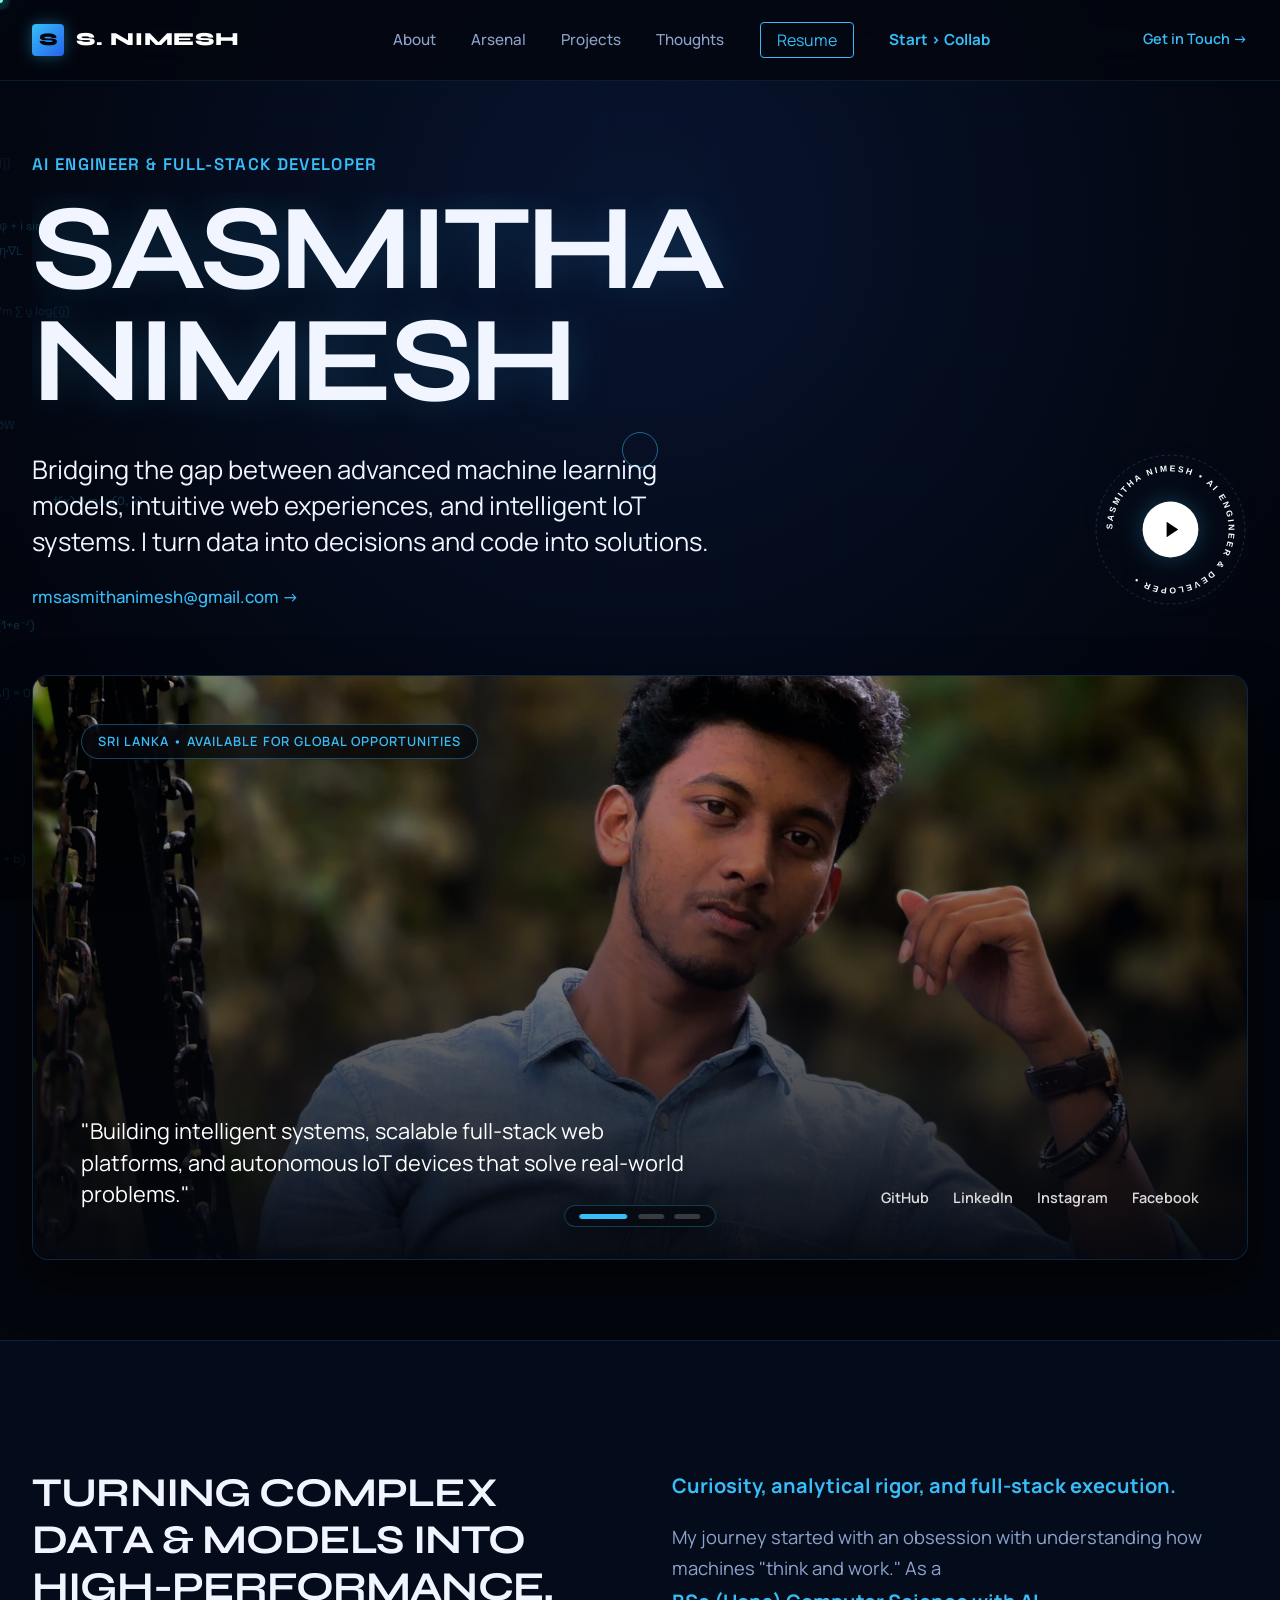
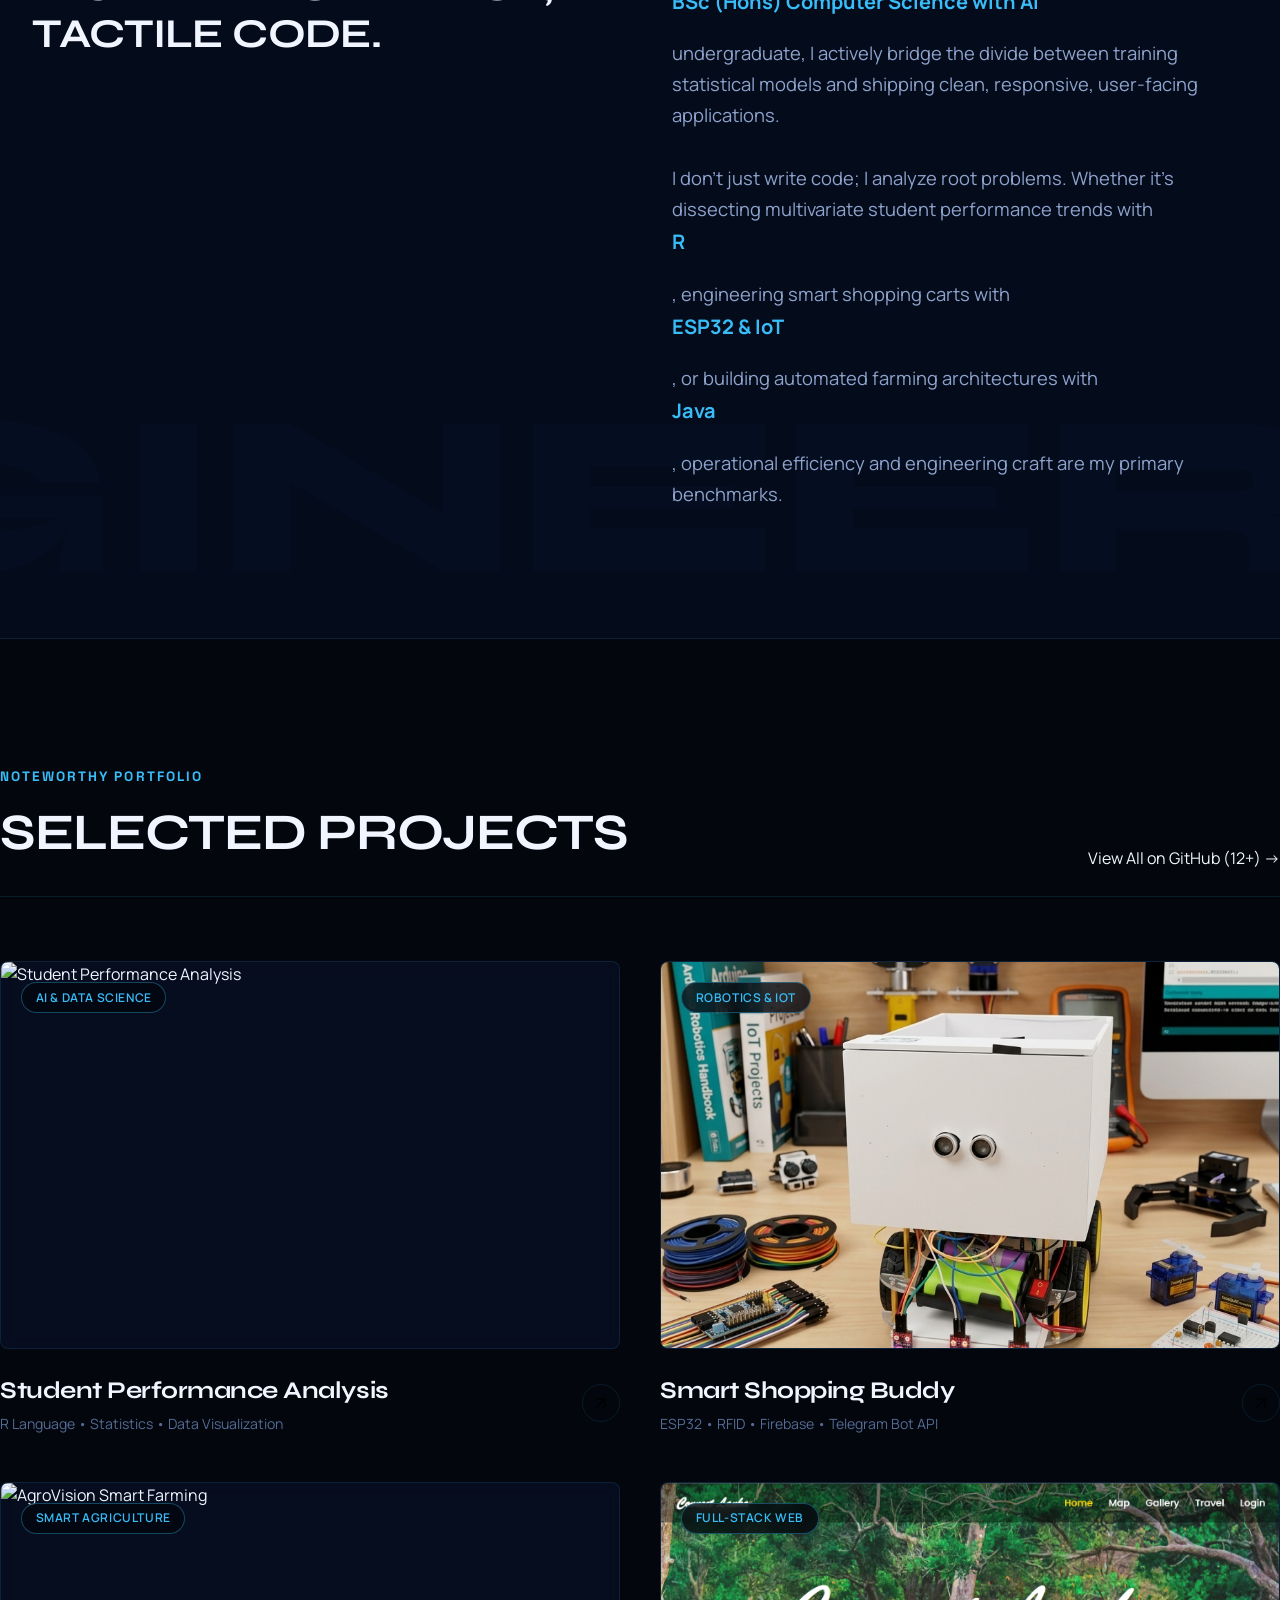
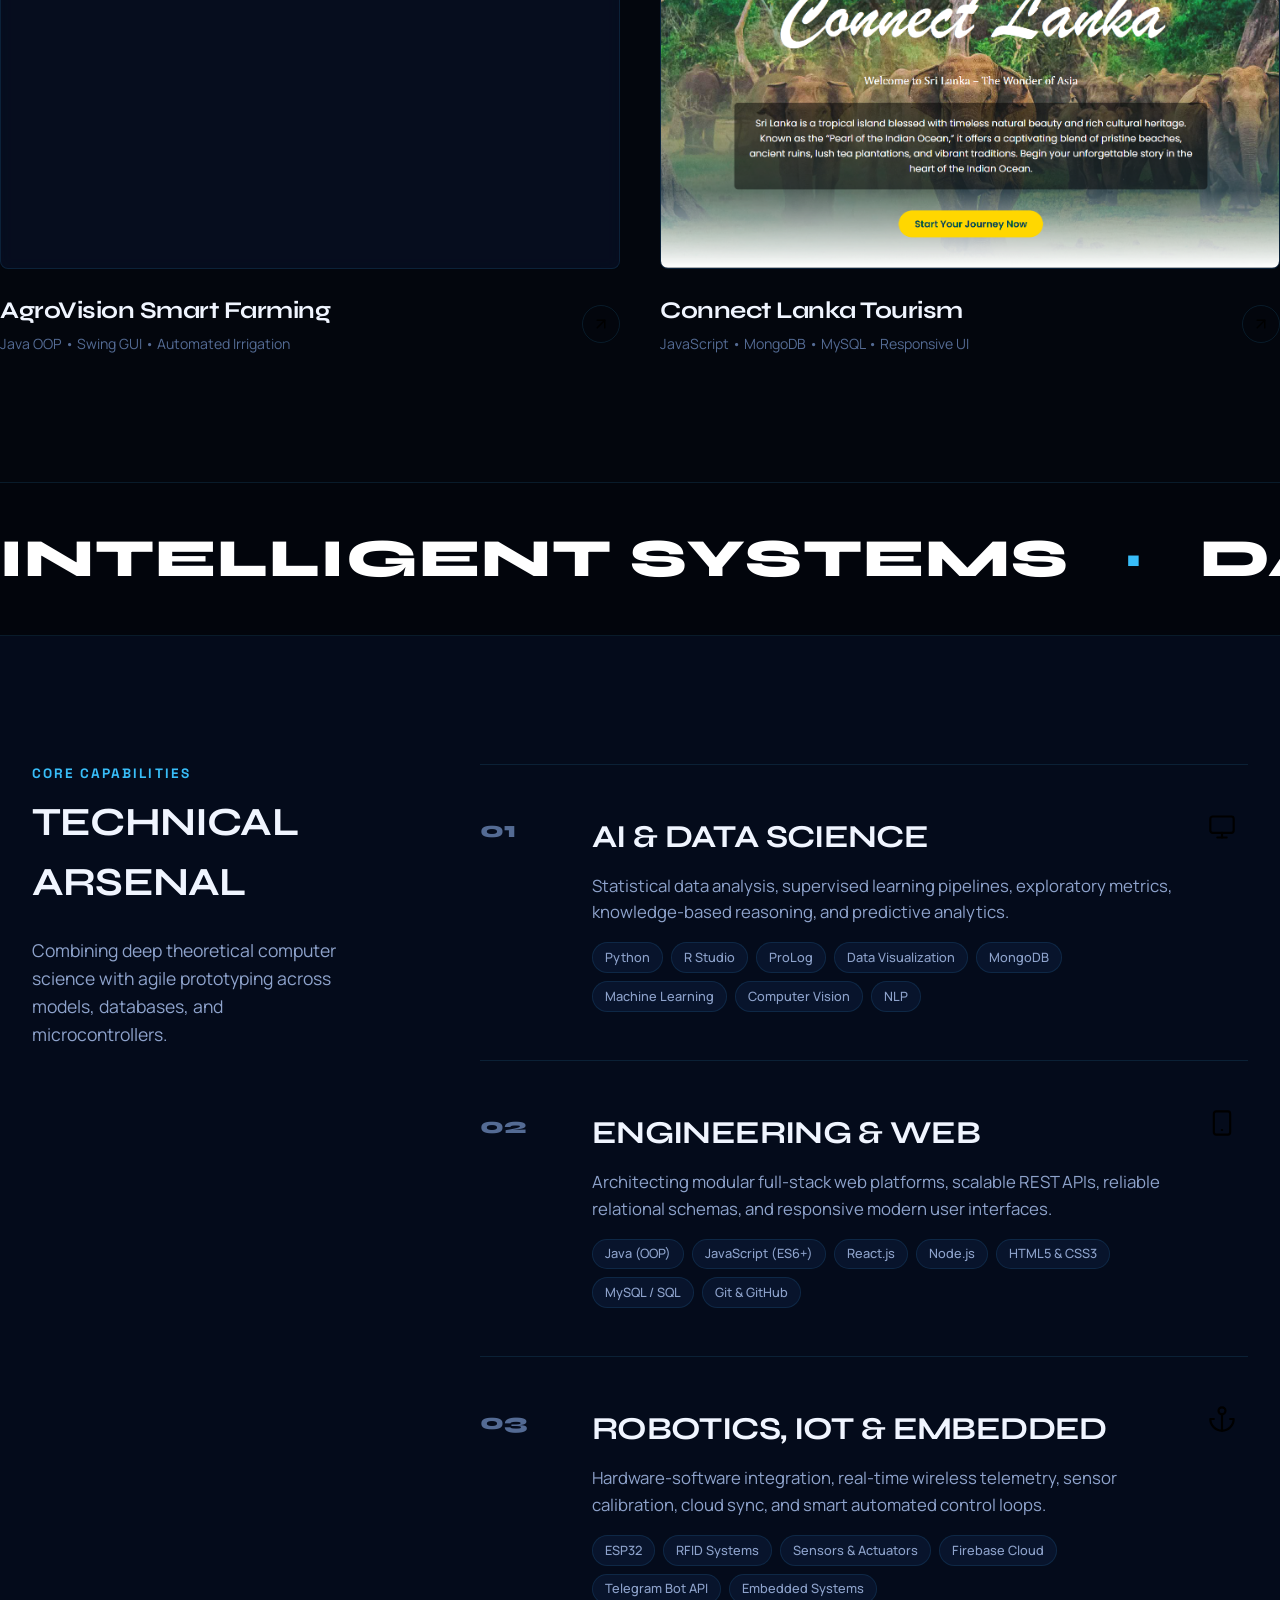
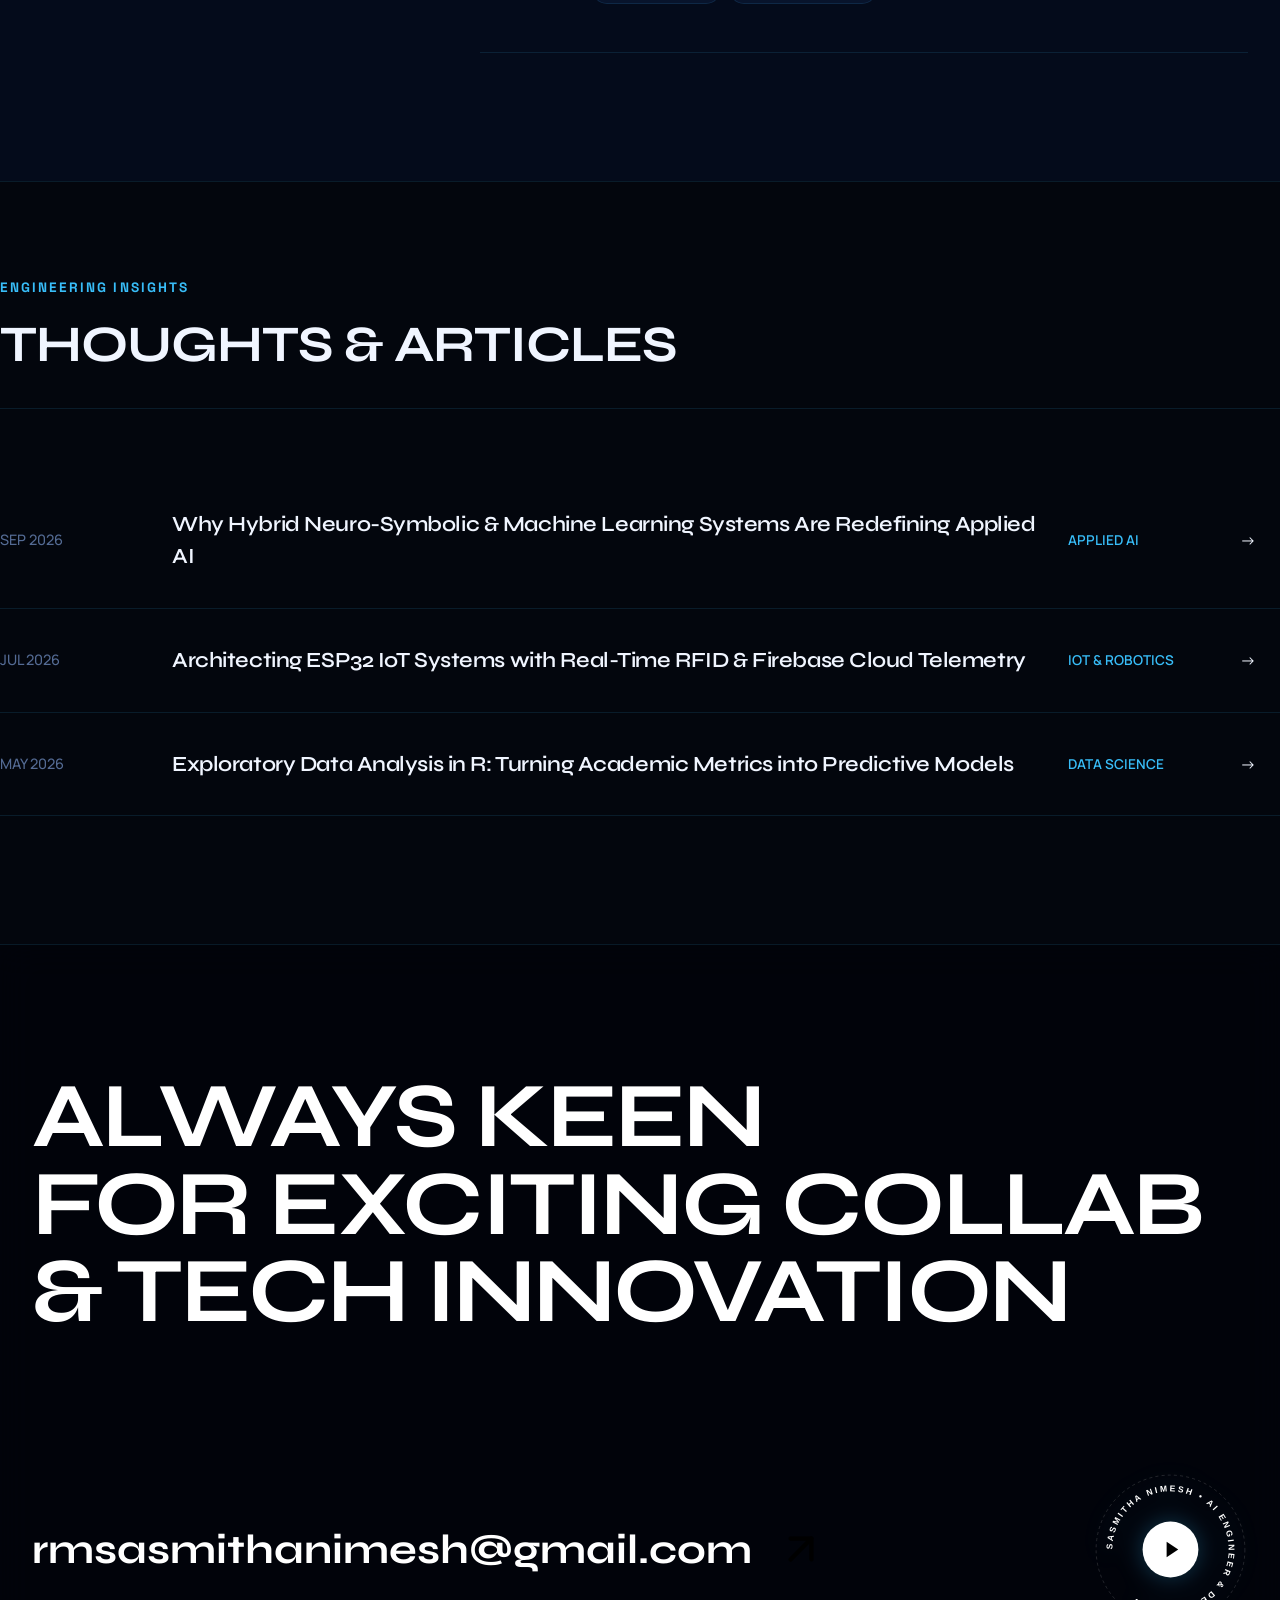
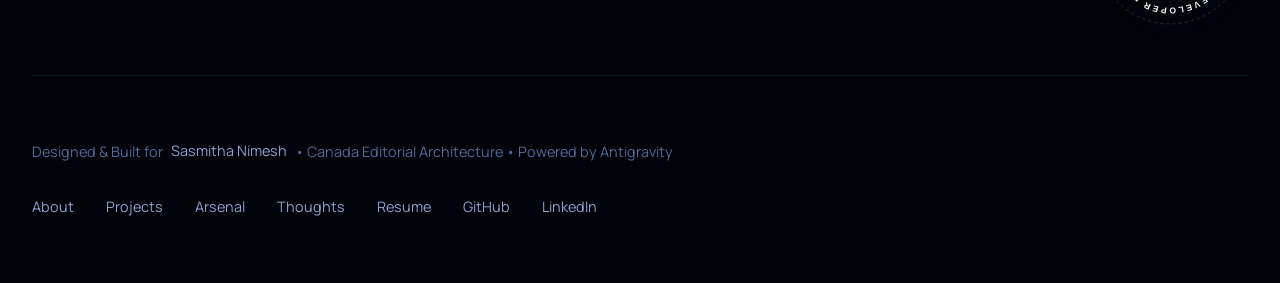
==== index.html @ 6c5b0b30 "Added video" ====
<!DOCTYPE html>
<html lang="en">

<head>
  <meta charset="UTF-8" />
  <meta name="viewport" content="width=device-width, initial-scale=1.0" />
  <title>Sasmitha Nimesh | AI Engineer &amp; Full-Stack Developer</title>
  <meta name="description"
    content="Portfolio of Sasmitha Nimesh — BSc (Hons) Computer Science with AI undergraduate specializing in AI systems, full-stack web applications, and autonomous IoT devices." />

  <!-- Favicon -->
  <link rel="icon" type="image/svg+xml" href="assets/anchor-icon.svg" />

  <!-- Stylesheets -->
  <link rel="stylesheet" href="css/style.css" />
</head>

<body>

  <!-- ANN & Mathematical Theories Dynamic Canvas Background -->
  <canvas id="ann-math-canvas"></canvas>

  <!-- Custom Cursor Follower -->
  <div class="custom-cursor"></div>
  <div class="custom-cursor-dot"></div>

  <!-- Top Sticky Navigation -->
  <header class="site-header">
    <div class="container nav-inner">
      <a href="#" class="brand-logo" aria-label="Home">
        <div class="brand-symbol">S</div>
        <span class="brand-name">S. NIMESH</span>
      </a>

      <nav>
        <ul class="nav-links">
          <li><a href="#about" class="nav-link link-draw">About</a></li>
          <li><a href="#skills" class="nav-link link-draw">Arsenal</a></li>
          <li><a href="#projects" class="nav-link link-draw">Projects</a></li>
          <li><a href="#thoughts" class="nav-link link-draw">Thoughts</a></li>
          <li><a href="assets/resume.pdf" target="_blank" class="nav-resume-btn">Resume</a></li>
          <li><a href="#contact" class="nav-link link-draw" style="color: var(--accent); font-weight: 700;">Start &gt;
              Collab</a></li>
        </ul>
      </nav>

      <div class="nav-actions">
        <a href="#contact" class="nav-contact-btn link-draw">
          Get in Touch &rarr;
        </a>

        <button class="mobile-menu-btn" aria-label="Toggle Navigation">
          <img src="assets/menu-icon.svg" alt="Menu" width="24" height="24" />
        </button>
      </div>
    </div>
  </header>

  <!-- Hero Section -->
  <main>
    <section class="hero-section container" id="about">
      <div class="hero-top">
        <div class="hero-subtag">AI Engineer &amp; Full-Stack Developer</div>
        <div class="perspective-wrap animate-init">
          <h1 class="hero-giant-title perspective-text">SASMITHA NIMESH</h1>
        </div>

        <div class="hero-meta-grid">
          <div class="hero-lead-col">
            <p class="hero-lead-text">
              Bridging the gap between advanced machine learning models, intuitive web experiences, and intelligent IoT
              systems. I turn data into decisions and code into solutions.
            </p>
            <a href="mailto:rmsasmithanimesh@gmail.com" class="hero-email-link link-draw">
              rmsasmithanimesh@gmail.com &rarr;
            </a>
          </div>

          <div class="hero-badge-wrap">
            <button class="rotating-reel-btn" data-open-reel aria-label="Play Featured Project Reel">
              <img src="assets/reel-badge.svg" alt="Play Featured Reel Badge" class="badge-svg" />
            </button>
          </div>
        </div>
      </div>

      <!-- Hero Visual Showcase Slideshow -->
      <div class="hero-media-container" id="hero-slideshow" aria-label="Sasmitha Nimesh Visual Showcase Slideshow"
        role="region">
        <div class="hero-slides-track">
          <!-- Slide 1 -->
          <div class="hero-slide active" data-slide-index="0">
            <picture>
              <source srcset="assets/profile1.webp" type="image/webp" />
              <img src="assets/profile1.png" alt="Sasmitha Nimesh — AI Engineer (Photo 1)" class="hero-bg-img"
                loading="eager" />
            </picture>
          </div>
          <!-- Slide 2 -->
          <div class="hero-slide" data-slide-index="1">
            <picture>
              <source srcset="assets/profile2.webp" type="image/webp" />
              <img src="assets/profile2.png" alt="Sasmitha Nimesh — AI Engineer (Photo 2)" class="hero-bg-img"
                loading="lazy" />
            </picture>
          </div>
          <!-- Slide 3 -->
          <div class="hero-slide" data-slide-index="2">
            <picture>
              <source srcset="assets/profile3.webp" type="image/webp" />
              <img src="assets/profile3.png" alt="Sasmitha Nimesh — AI Engineer (Photo 3)" class="hero-bg-img"
                loading="lazy" />
            </picture>
          </div>
        </div>

        <div class="hero-media-overlay">
          <div class="hero-overlay-tag">Sri Lanka • Available for Global Opportunities</div>
          <div class="hero-overlay-bottom">
            <p class="hero-overlay-quote">
              "Building intelligent systems, scalable full-stack web platforms, and autonomous IoT devices that solve
              real-world problems."
            </p>
            <ul class="hero-social-links">
              <li><a href="https://github.com/SasmithaNimesh" target="_blank" rel="noopener noreferrer"
                  class="hero-social-link link-draw">GitHub</a></li>
              <li><a href="https://www.linkedin.com/in/sasmitha-nimesh-rathnayaka/" target="_blank"
                  rel="noopener noreferrer" class="hero-social-link link-draw">LinkedIn</a></li>
              <li><a href="https://www.instagram.com/nimesh_s_n/" target="_blank" rel="noopener noreferrer"
                  class="hero-social-link link-draw">Instagram</a></li>
              <li><a href="https://www.facebook.com/sasmitha.nimesh.9/" target="_blank" rel="noopener noreferrer"
                  class="hero-social-link link-draw">Facebook</a></li>
            </ul>
          </div>
        </div>

        <!-- Slideshow Indicators / Dots -->
        <div class="hero-slide-nav" aria-label="Slideshow Controls">
          <button class="hero-slide-dot active" data-slide-to="0" aria-label="Show Photo 1">
            <span class="dot-progress"></span>
          </button>
          <button class="hero-slide-dot" data-slide-to="1" aria-label="Show Photo 2">
            <span class="dot-progress"></span>
          </button>
          <button class="hero-slide-dot" data-slide-to="2" aria-label="Show Photo 3">
            <span class="dot-progress"></span>
          </button>
        </div>
      </div>
    </section>

    <!-- Editorial Narrative / Manifesto Section -->
    <section class="section-editorial">
      <div class="container editorial-grid">
        <div class="editorial-left">
          <div class="perspective-wrap animate-init">
            <h2 class="editorial-headline perspective-text">
              TURNING COMPLEX DATA &amp; MODELS INTO HIGH-PERFORMANCE, TACTILE CODE.
            </h2>
          </div>
        </div>

        <div class="editorial-right">
          <div class="editorial-body">
            <strong>Curiosity, analytical rigor, and full-stack execution.</strong>
            <p>
              My journey started with an obsession with understanding how machines "think and work." As a <strong>BSc
                (Hons) Computer Science with AI</strong> undergraduate, I actively bridge the divide between training
              statistical models and shipping clean, responsive, user-facing applications.
            </p>
            <br />
            <p>
              I don't just write code; I analyze root problems. Whether it's dissecting multivariate student performance
              trends with <strong>R</strong>, engineering smart shopping carts with <strong>ESP32 &amp; IoT</strong>, or
              building automated farming architectures with <strong>Java</strong>, operational efficiency and
              engineering craft are my primary benchmarks.
            </p>
          </div>
        </div>
      </div>
      <div class="editorial-watermark">ENGINEERING</div>
    </section>

    <!-- Featured Projects Section -->
    <section class="section-work container" id="projects">
      <div class="section-header-row">
        <div>
          <div class="section-subtitle">Noteworthy Portfolio</div>
          <h2 class="section-title">Selected Projects</h2>
        </div>
        <div>
          <a href="https://github.com/SasmithaNimesh" target="_blank" class="link-draw">View All on GitHub (12+)
            &rarr;</a>
        </div>
      </div>

      <div class="projects-grid">
        <!-- Project 1: Student Performance Analysis -->
        <article class="project-card" data-project-id="student-performance" tabindex="0">
          <div class="project-thumb-wrap">
            <span class="project-tag">AI &amp; Data Science</span>
            <img src="https://images.unsplash.com/photo-1551288049-bebda4e38f71?auto=format&fit=crop&w=1200&q=80"
              alt="Student Performance Analysis" class="project-thumb" loading="lazy" />
          </div>
          <div class="project-card-footer">
            <div>
              <h3 class="project-card-title">Student Performance Analysis</h3>
              <p style="color: var(--text-dim); font-size: 0.88rem; margin-top: 0.25rem;">R Language &bull; Statistics
                &bull; Data Visualization</p>
            </div>
            <div class="project-arrow-icon">
              <img src="assets/arrow-up-right.svg" alt="View" width="18" height="18" />
            </div>
          </div>
        </article>

        <!-- Project 2: Smart Shopping Buddy -->
        <article class="project-card" data-project-id="smart-shopping-cart" tabindex="0">
          <div class="project-thumb-wrap">
            <span class="project-tag">Robotics &amp; IoT</span>
            <img src="assets/Robot.jpeg" alt="Smart Shopping Buddy" class="project-thumb" loading="lazy" />
          </div>
          <div class="project-card-footer">
            <div>
              <h3 class="project-card-title">Smart Shopping Buddy</h3>
              <p style="color: var(--text-dim); font-size: 0.88rem; margin-top: 0.25rem;">ESP32 &bull; RFID &bull;
                Firebase &bull; Telegram Bot API</p>
            </div>
            <div class="project-arrow-icon">
              <img src="assets/arrow-up-right.svg" alt="View" width="18" height="18" />
            </div>
          </div>
        </article>

        <!-- Project 3: AgroVision Farm Management -->
        <article class="project-card" data-project-id="agrovision" tabindex="0">
          <div class="project-thumb-wrap">
            <span class="project-tag">Smart Agriculture</span>
            <img src="https://images.unsplash.com/photo-1625246333195-78d9c38ad449?auto=format&fit=crop&w=1200&q=80"
              alt="AgroVision Smart Farming" class="project-thumb" loading="lazy" />
          </div>
          <div class="project-card-footer">
            <div>
              <h3 class="project-card-title">AgroVision Smart Farming</h3>
              <p style="color: var(--text-dim); font-size: 0.88rem; margin-top: 0.25rem;">Java OOP &bull; Swing GUI
                &bull; Automated Irrigation</p>
            </div>
            <div class="project-arrow-icon">
              <img src="assets/arrow-up-right.svg" alt="View" width="18" height="18" />
            </div>
          </div>
        </article>

        <!-- Project 4: Connect Lanka Tourism -->
        <article class="project-card" data-project-id="connect-lanka" tabindex="0">
          <div class="project-thumb-wrap">
            <span class="project-tag">Full-Stack Web</span>
            <img src="assets/ConnectLanka.png" alt="Connect Lanka Tourism Platform" class="project-thumb"
              loading="lazy" />
          </div>
          <div class="project-card-footer">
            <div>
              <h3 class="project-card-title">Connect Lanka Tourism</h3>
              <p style="color: var(--text-dim); font-size: 0.88rem; margin-top: 0.25rem;">JavaScript &bull; MongoDB
                &bull; MySQL &bull; Responsive UI</p>
            </div>
            <div class="project-arrow-icon">
              <img src="assets/arrow-up-right.svg" alt="View" width="18" height="18" />
            </div>
          </div>
        </article>
      </div>
    </section>

    <!-- Infinite Kinetic Marquee -->
    <section class="section-marquee" aria-label="Infinite Marquee">
      <div class="marquee-track">
        <div class="marquee-group">
          <span class="marquee-item">INTELLIGENT SYSTEMS</span>
          <span class="marquee-item">DATA-DRIVEN DECISIONS</span>
          <span class="marquee-item">FULL-STACK ARCHITECTURE</span>
          <span class="marquee-item">ROBOTICS &amp; IOT</span>
          <span class="marquee-item">MACHINE LEARNING</span>
        </div>
        <div class="marquee-group" aria-hidden="true">
          <span class="marquee-item">INTELLIGENT SYSTEMS</span>
          <span class="marquee-item">DATA-DRIVEN DECISIONS</span>
          <span class="marquee-item">FULL-STACK ARCHITECTURE</span>
          <span class="marquee-item">ROBOTICS &amp; IOT</span>
          <span class="marquee-item">MACHINE LEARNING</span>
        </div>
      </div>
    </section>

    <!-- Capabilities & Technical Arsenal Section -->
    <section class="section-services" id="skills">
      <div class="container services-grid">
        <aside class="services-sidebar">
          <div class="section-subtitle">Core Capabilities</div>
          <h3>Technical Arsenal</h3>
          <p>
            Combining deep theoretical computer science with agile prototyping across models, databases, and
            microcontrollers.
          </p>
        </aside>

        <div class="services-list">
          <!-- 01: AI & Data Science -->
          <div class="service-item">
            <div class="service-num">01</div>
            <div class="service-info">
              <h4>AI &amp; Data Science</h4>
              <p>
                Statistical data analysis, supervised learning pipelines, exploratory metrics, knowledge-based
                reasoning, and predictive analytics.
              </p>
              <div class="skill-chips">
                <span class="skill-chip">Python</span>
                <span class="skill-chip">R Studio</span>
                <span class="skill-chip">ProLog</span>
                <span class="skill-chip">Data Visualization</span>
                <span class="skill-chip">MongoDB</span>
                <span class="skill-chip">Machine Learning</span>
                <span class="skill-chip">Computer Vision</span>
                <span class="skill-chip">NLP</span>
              </div>
            </div>
            <img src="assets/monitor-icon.svg" alt="AI & Data Science" width="28" height="28" />
          </div>

          <!-- 02: Engineering & Web -->
          <div class="service-item">
            <div class="service-num">02</div>
            <div class="service-info">
              <h4>Engineering &amp; Web</h4>
              <p>
                Architecting modular full-stack web platforms, scalable REST APIs, reliable relational schemas, and
                responsive modern user interfaces.
              </p>
              <div class="skill-chips">
                <span class="skill-chip">Java (OOP)</span>
                <span class="skill-chip">JavaScript (ES6+)</span>
                <span class="skill-chip">React.js</span>
                <span class="skill-chip">Node.js</span>
                <span class="skill-chip">HTML5 &amp; CSS3</span>
                <span class="skill-chip">MySQL / SQL</span>
                <span class="skill-chip">Git &amp; GitHub</span>
              </div>
            </div>
            <img src="assets/smartphone-icon.svg" alt="Engineering & Web" width="28" height="28" />
          </div>

          <!-- 03: Robotics & IoT -->
          <div class="service-item">
            <div class="service-num">03</div>
            <div class="service-info">
              <h4>Robotics, IoT &amp; Embedded</h4>
              <p>
                Hardware-software integration, real-time wireless telemetry, sensor calibration, cloud sync, and smart
                automated control loops.
              </p>
              <div class="skill-chips">
                <span class="skill-chip">ESP32</span>
                <span class="skill-chip">RFID Systems</span>
                <span class="skill-chip">Sensors &amp; Actuators</span>
                <span class="skill-chip">Firebase Cloud</span>
                <span class="skill-chip">Telegram Bot API</span>
                <span class="skill-chip">Embedded Systems</span>
              </div>
            </div>
            <img src="assets/anchor-icon.svg" alt="Robotics & IoT" width="28" height="28" />
          </div>
        </div>
      </div>
    </section>

    <!-- Thoughts / Articles Section -->
    <section class="section-thoughts container" id="thoughts">
      <div class="section-header-row">
        <div>
          <div class="section-subtitle">Engineering Insights</div>
          <h2 class="section-title">Thoughts &amp; Articles</h2>
        </div>
      </div>

      <div class="thoughts-list">
        <article class="thought-row" data-link="https://www.linkedin.com/in/sasmitha-nimesh-rathnayaka/">
          <div class="thought-date">SEP 2026</div>
          <h3 class="thought-title">Why Hybrid Neuro-Symbolic &amp; Machine Learning Systems Are Redefining Applied AI
          </h3>
          <div class="thought-tag">Applied AI</div>
          <div class="thought-arrow">&rarr;</div>
        </article>

        <article class="thought-row"
          data-link="https://www.linkedin.com/posts/sasmitha-nimesh-rathnayaka_robotics-iot-esp32-ugcPost-7452297234404253696-VsCR">
          <div class="thought-date">JUL 2026</div>
          <h3 class="thought-title">Architecting ESP32 IoT Systems with Real-Time RFID &amp; Firebase Cloud Telemetry
          </h3>
          <div class="thought-tag">IoT &amp; Robotics</div>
          <div class="thought-arrow">&rarr;</div>
        </article>

        <article class="thought-row"
          data-link="https://www.linkedin.com/posts/sasmitha-nimesh-rathnayaka_dataanalysis-rprogramming-statistics-activity-7428807290536984576-rElv">
          <div class="thought-date">MAY 2026</div>
          <h3 class="thought-title">Exploratory Data Analysis in R: Turning Academic Metrics into Predictive Models</h3>
          <div class="thought-tag">Data Science</div>
          <div class="thought-arrow">&rarr;</div>
        </article>
      </div>
    </section>
  </main>

  <!-- Big Editorial Footer / Contact CTA -->
  <footer class="site-footer" id="contact">
    <div class="container">
      <div class="footer-cta-wrap">
        <div class="perspective-wrap animate-init">
          <h2 class="footer-cta-title perspective-text">
            ALWAYS KEEN<br />
            FOR EXCITING COLLAB<br />
            &amp; TECH INNOVATION
          </h2>
        </div>
      </div>

      <div class="footer-email-row">
        <a href="mailto:rmsasmithanimesh@gmail.com" class="footer-email-btn">
          <span>rmsasmithanimesh@gmail.com</span>
          <img src="assets/arrow-up-right.svg" alt="Send email" class="footer-email-arrow" />
        </a>

        <button class="rotating-reel-btn" data-open-reel aria-label="Play Featured Reel">
          <img src="assets/reel-badge.svg" alt="Play Reel" class="badge-svg" />
        </button>
      </div>

      <div class="footer-bottom-grid">
        <div class="footer-credits">
          <span>Designed &amp; Built for</span>
          <a href="#" class="link-draw">Sasmitha Nimesh</a>
          <span>&bull; Canada Editorial Architecture &bull; Powered by Antigravity</span>
        </div>

        <ul class="footer-sublinks">
          <li><a href="#about" class="link-draw">About</a></li>
          <li><a href="#projects" class="link-draw">Projects</a></li>
          <li><a href="#skills" class="link-draw">Arsenal</a></li>
          <li><a href="#thoughts" class="link-draw">Thoughts</a></li>
          <li><a href="assets/resume.pdf" target="_blank" class="link-draw">Resume</a></li>
          <li><a href="https://github.com/SasmithaNimesh" target="_blank" rel="noopener noreferrer"
              class="link-draw">GitHub</a></li>
          <li><a href="https://www.linkedin.com/in/sasmitha-nimesh-rathnayaka/" target="_blank"
              rel="noopener noreferrer" class="link-draw">LinkedIn</a></li>
        </ul>
      </div>
    </div>
  </footer>

  <!-- Video Lightbox Modal -->
  <div class="video-lightbox" aria-modal="true" role="dialog">
    <div class="video-lightbox-content">
      <button class="video-lightbox-close" aria-label="Close Lightbox">
        Close ✕
      </button>
      <video controls playsinline loop
        poster="https://images.unsplash.com/photo-1550745165-9bc0b252726f?auto=format&fit=crop&w=1600&q=80">
        <source src="assets/Video.mp4" type="video/mp4" />
        Your browser does not support the video tag.
      </video>
    </div>
  </div>

  <!-- Case Study Quick-View Modal -->
  <div class="casestudy-modal" aria-modal="true" role="dialog">
    <div class="casestudy-card">
      <button class="casestudy-close-btn" aria-label="Close Case Study">✕</button>
      <span class="project-tag" id="modal-tag">Category</span>
      <h2 id="modal-title" style="margin-top: 1rem; font-size: clamp(1.8rem, 3vw, 2.5rem);">Project Title</h2>

      <div class="casestudy-meta-row">
        <div class="casestudy-meta-item">
          <span>Client / Domain</span>
          <strong id="modal-client">-</strong>
        </div>
        <div class="casestudy-meta-item">
          <span>Year</span>
          <strong id="modal-year">-</strong>
        </div>
        <div class="casestudy-meta-item">
          <span>Tech Stack</span>
          <strong id="modal-services">-</strong>
        </div>
      </div>

      <img id="modal-img" src="" alt="Case Study Visual" class="casestudy-hero-img" />

      <div style="font-size: 1.15rem; line-height: 1.7; color: var(--text-muted); margin-bottom: 2rem;">
        <p id="modal-desc" style="color: var(--text-main); font-size: 1.2rem; margin-bottom: 1.5rem;"></p>
        <div style="margin-bottom: 1.5rem;">
          <h4 style="color: #ffffff; font-size: 1.1rem; margin-bottom: 0.5rem;">The Challenge</h4>
          <p id="modal-challenge"></p>
        </div>
        <div>
          <h4 style="color: #ffffff; font-size: 1.1rem; margin-bottom: 0.5rem;">The Solution &amp; Engineering Impact
          </h4>
          <p id="modal-solution"></p>
        </div>
      </div>

      <!-- Live project links -->
      <div class="casestudy-links-row" id="modal-links">
        <!-- Injected via JavaScript -->
      </div>
    </div>
  </div>

  <!-- Scripts -->
  <script src="js/main.js"></script>
</body>

</html>
---- css/style.css ----
/* ==========================================================================
   Canada Portfolio - Editorial Motion & Product Design System
   Customized for Sasmitha Nimesh (AI Engineer & Full-Stack Developer)
   Theme: Artificial Neural Networks & Complex Mathematical Theories (Black & Blue)
   ========================================================================== */

@import url('https://fonts.googleapis.com/css2?family=Manrope:wght@300;400;500;600;700;800&family=Syne:wght@500;700;800&family=Space+Grotesk:wght@500;700&display=swap');

:root {
  --bg-primary: #03060d;
  --bg-secondary: rgba(6, 14, 32, 0.75);
  --bg-tertiary: rgba(13, 27, 58, 0.6);
  --bg-card: rgba(8, 18, 40, 0.65);
  --border-subtle: rgba(56, 189, 248, 0.12);
  --border-hover: rgba(56, 189, 248, 0.38);
  --text-main: #f0f5ff;
  --text-muted: #8ea3cc;
  --text-dim: #546b94;
  --accent: #38bdf8; /* Electric Sky Blue signature */
  --accent-cyan: #64ffda; /* Synaptic Pulse Glow */
  --accent-deep: #2563eb; /* Royal Cobalt Synapse */
  --accent-glow: rgba(56, 189, 248, 0.25);
  --font-display: 'Syne', sans-serif;
  --font-heading: 'Space Grotesk', sans-serif;
  --font-body: 'Manrope', -apple-system, BlinkMacSystemFont, sans-serif;
  --transition-smooth: all 0.5s cubic-bezier(0.16, 1, 0.3, 1);
  --transition-quick: all 0.25s cubic-bezier(0.16, 1, 0.3, 1);
  --radius-sm: 4px;
  --radius-md: 8px;
  --radius-lg: 16px;
  --radius-full: 9999px;
  --container-width: 1320px;
}

/* Reset & Base */
*, *::before, *::after {
  margin: 0;
  padding: 0;
  box-sizing: border-box;
}

html {
  font-size: 16px;
  background-color: var(--bg-primary);
  color: var(--text-main);
  font-family: var(--font-body);
  scroll-behavior: smooth;
  -webkit-font-smoothing: antialiased;
  -moz-osx-font-smoothing: grayscale;
}

body {
  overflow-x: hidden;
  position: relative;
  line-height: 1.5;
  background-color: transparent;
}

::selection {
  background: var(--accent);
  color: #03060d;
}

:focus-visible {
  outline: 2px solid var(--accent);
  outline-offset: 3px;
  border-radius: var(--radius-sm);
}

/* --- ANN & Mathematical Theories Dynamic Canvas Background --- */
#ann-math-canvas {
  position: fixed;
  top: 0;
  left: 0;
  width: 100vw;
  height: 100vh;
  z-index: -1;
  pointer-events: none;
  background: radial-gradient(circle at 50% 25%, #08142f 0%, #030712 65%, #010308 100%);
}

/* Custom Cursor */
.custom-cursor {
  position: fixed;
  top: 0;
  left: 0;
  width: 36px;
  height: 36px;
  border: 1px solid rgba(56, 189, 248, 0.5);
  border-radius: 50%;
  pointer-events: none;
  transform: translate(-50%, -50%);
  z-index: 9999;
  transition: width 0.3s ease, height 0.3s ease, background-color 0.3s ease, border-color 0.3s ease, transform 0.1s ease-out;
  display: flex;
  align-items: center;
  justify-content: center;
}

.custom-cursor-dot {
  position: fixed;
  top: 0;
  left: 0;
  width: 6px;
  height: 6px;
  background-color: var(--accent-cyan);
  border-radius: 50%;
  pointer-events: none;
  transform: translate(-50%, -50%);
  z-index: 10000;
  transition: opacity 0.2s ease;
}

.custom-cursor.hovered {
  width: 68px;
  height: 68px;
  background-color: rgba(56, 189, 248, 0.12);
  backdrop-filter: blur(4px);
  border-color: rgba(56, 189, 248, 0.85);
}

.custom-cursor.view-project {
  width: 80px;
  height: 80px;
  background-color: var(--accent);
  border-color: var(--accent);
  color: #03060d;
}

.custom-cursor.view-project::after {
  content: 'VIEW';
  font-size: 11px;
  font-weight: 800;
  letter-spacing: 1px;
  color: #03060d;
}

@media (pointer: coarse) {
  .custom-cursor, .custom-cursor-dot {
    display: none !important;
  }
}

/* Layout Container */
.container {
  max-width: var(--container-width);
  margin: 0 auto;
  padding: 0 2rem;
  width: 100%;
}

/* Typography & Utilities */
h1, h2, h3, h4 {
  font-family: var(--font-display);
  font-weight: 700;
  letter-spacing: -0.02em;
  color: var(--text-main);
  text-transform: uppercase;
}

a {
  color: inherit;
  text-decoration: none;
  cursor: pointer;
}

.link-draw {
  position: relative;
  display: inline-flex;
  align-items: center;
  gap: 0.5rem;
  padding-bottom: 2px;
}

.link-draw::after {
  content: '';
  position: absolute;
  bottom: 0;
  left: 0;
  width: 100%;
  height: 1px;
  background-color: currentColor;
  transform: scaleX(0);
  transform-origin: right;
  transition: transform 0.4s cubic-bezier(0.16, 1, 0.3, 1);
}

.link-draw:hover::after {
  transform: scaleX(1);
  transform-origin: left;
}

/* 3D Perspective Roll-In Animation */
.perspective-wrap {
  perspective: 1000px;
  overflow: hidden;
}

.perspective-text {
  display: inline-block;
  transform-origin: bottom center;
  transform: rotateX(0deg) translateY(0);
  transition: transform 1.2s cubic-bezier(0.16, 1, 0.3, 1), opacity 1s ease;
  opacity: 1;
}

.animate-init .perspective-text {
  transform: rotateX(-90deg) translateY(40px);
  opacity: 0;
}

/* ==========================================================================
   Navigation Bar
   ========================================================================== */
.site-header {
  position: fixed;
  top: 0;
  left: 0;
  right: 0;
  z-index: 100;
  padding: 1.5rem 0;
  background: rgba(3, 6, 13, 0.78);
  backdrop-filter: blur(18px);
  -webkit-backdrop-filter: blur(18px);
  border-bottom: 1px solid var(--border-subtle);
  transition: padding 0.3s ease, background 0.3s ease;
}

.site-header.scrolled {
  padding: 1rem 0;
  background: rgba(3, 6, 13, 0.94);
  border-bottom-color: rgba(56, 189, 248, 0.2);
}

.nav-inner {
  display: flex;
  align-items: center;
  justify-content: space-between;
}

.brand-logo {
  display: flex;
  align-items: center;
  gap: 0.75rem;
}

.brand-symbol {
  width: 32px;
  height: 32px;
  background: linear-gradient(135deg, var(--accent), var(--accent-deep));
  color: #03060d;
  font-family: var(--font-display);
  font-weight: 800;
  font-size: 1.1rem;
  display: flex;
  align-items: center;
  justify-content: center;
  border-radius: 4px;
  box-shadow: 0 0 16px rgba(56, 189, 248, 0.4);
}

.brand-name {
  font-family: var(--font-display);
  font-size: 1.15rem;
  font-weight: 800;
  letter-spacing: 0.04em;
  color: #ffffff;
}

.nav-links {
  display: flex;
  align-items: center;
  gap: 2.2rem;
  list-style: none;
}

.nav-link {
  font-size: 0.95rem;
  font-weight: 500;
  color: var(--text-muted);
  transition: color 0.25s ease;
}

.nav-link:hover {
  color: var(--accent);
}

.nav-resume-btn {
  border: 1px solid var(--accent);
  color: var(--accent) !important;
  padding: 0.4rem 1rem;
  border-radius: var(--radius-sm);
  transition: all 0.25s ease;
}

.nav-resume-btn:hover {
  background: var(--accent-glow);
  transform: translateY(-2px);
  box-shadow: 0 0 12px rgba(56, 189, 248, 0.35);
}

.nav-actions {
  display: flex;
  align-items: center;
  gap: 1.25rem;
}

.nav-contact-btn {
  font-size: 0.9rem;
  font-weight: 600;
  color: var(--accent);
  display: inline-flex;
  align-items: center;
  gap: 0.4rem;
}

.mobile-menu-btn {
  display: none;
  background: none;
  border: none;
  color: #ffffff;
  cursor: pointer;
  padding: 0.5rem;
}

/* ==========================================================================
   Hero Section
   ========================================================================== */
.hero-section {
  padding-top: 9.5rem;
  padding-bottom: 5rem;
  position: relative;
  min-height: 100vh;
  display: flex;
  flex-direction: column;
  justify-content: space-between;
}

.hero-subtag {
  font-size: 1.05rem;
  color: var(--accent);
  font-weight: 600;
  letter-spacing: 0.08em;
  text-transform: uppercase;
  margin-bottom: 1rem;
  font-family: var(--font-heading);
}

.hero-giant-title {
  font-size: clamp(3.4rem, 9.5vw, 9.5rem);
  line-height: 0.92;
  letter-spacing: -0.04em;
  color: var(--text-main);
  margin-bottom: 2.2rem;
  text-shadow: 0 0 40px rgba(56, 189, 248, 0.2);
}

.hero-meta-grid {
  display: grid;
  grid-template-columns: 1.6fr 1fr;
  gap: 3rem;
  align-items: flex-start;
  margin-bottom: 2.5rem;
}

.hero-lead-text {
  font-size: clamp(1.2rem, 2vw, 1.85rem);
  font-weight: 400;
  color: var(--text-main);
  line-height: 1.4;
  margin-bottom: 1.5rem;
  max-width: 720px;
}

.hero-email-link {
  font-size: 1.05rem;
  color: var(--accent);
  font-weight: 500;
  transition: color 0.25s ease;
}

.hero-email-link:hover {
  color: #ffffff;
}

.hero-badge-wrap {
  display: flex;
  justify-content: flex-end;
  align-items: center;
}

.rotating-reel-btn {
  position: relative;
  width: 155px;
  height: 155px;
  display: flex;
  align-items: center;
  justify-content: center;
  cursor: pointer;
  background: none;
  border: none;
  outline: none;
}

.rotating-reel-btn img.badge-svg {
  width: 100%;
  height: 100%;
  animation: spinReel 18s linear infinite;
  transition: transform 0.4s ease;
  filter: drop-shadow(0 0 12px rgba(56, 189, 248, 0.3));
}

.rotating-reel-btn:hover img.badge-svg {
  animation-duration: 6s;
}

@keyframes spinReel {
  from { transform: rotate(0deg); }
  to { transform: rotate(360deg); }
}

/* ==========================================================================
   Hero Visual Showcase & Slideshow
   ========================================================================== */
.hero-media-container {
  position: relative;
  border-radius: var(--radius-lg);
  overflow: hidden;
  height: 65vh;
  min-height: 480px;
  margin-top: 1.5rem;
  border: 1px solid var(--border-subtle);
  background: #081126;
  box-shadow: 0 20px 50px rgba(0, 0, 0, 0.6);
}

.hero-slides-track {
  position: absolute;
  inset: 0;
  width: 100%;
  height: 100%;
}

.hero-slide {
  position: absolute;
  inset: 0;
  width: 100%;
  height: 100%;
  opacity: 0;
  visibility: hidden;
  transition: opacity 1.2s cubic-bezier(0.16, 1, 0.3, 1), transform 1.2s cubic-bezier(0.16, 1, 0.3, 1);
  transform: scale(1.04);
  z-index: 1;
}

.hero-slide.active {
  opacity: 1;
  visibility: visible;
  transform: scale(1);
  z-index: 2;
}

.hero-slide picture,
.hero-slide img.hero-bg-img {
  width: 100%;
  height: 100%;
  display: block;
}

.hero-slide img.hero-bg-img {
  object-fit: cover;
  object-position: center 25%;
  filter: brightness(0.88) contrast(1.1);
  transition: transform 1.2s cubic-bezier(0.16, 1, 0.3, 1);
}

.hero-media-container:hover .hero-slide.active img.hero-bg-img {
  transform: scale(1.025);
}

.hero-media-overlay {
  position: absolute;
  inset: 0;
  background: linear-gradient(
    to bottom,
    rgba(3, 6, 13, 0.18) 0%,
    rgba(3, 6, 13, 0.45) 45%,
    rgba(3, 6, 13, 0.96) 100%
  );
  display: flex;
  flex-direction: column;
  justify-content: space-between;
  padding: 3rem;
  z-index: 5;
  pointer-events: none;
}

.hero-overlay-tag,
.hero-overlay-bottom,
.hero-social-link {
  pointer-events: auto;
}

/* Slideshow Navigation Dots */
.hero-slide-nav {
  position: absolute;
  bottom: 2rem;
  left: 50%;
  transform: translateX(-50%);
  display: flex;
  align-items: center;
  gap: 0.65rem;
  padding: 0.45rem 0.9rem;
  background: rgba(3, 6, 13, 0.68);
  backdrop-filter: blur(14px);
  -webkit-backdrop-filter: blur(14px);
  border-radius: var(--radius-full);
  border: 1px solid rgba(56, 189, 248, 0.28);
  box-shadow: 0 8px 24px rgba(0, 0, 0, 0.6);
  z-index: 10;
  pointer-events: auto;
}

.hero-slide-dot {
  position: relative;
  width: 26px;
  height: 5px;
  border-radius: 999px;
  background: rgba(255, 255, 255, 0.2);
  border: none;
  cursor: pointer;
  overflow: hidden;
  padding: 0;
  transition: width 0.35s ease, background 0.3s ease;
}

.hero-slide-dot:hover {
  background: rgba(56, 189, 248, 0.5);
}

.hero-slide-dot.active {
  width: 48px;
  background: rgba(56, 189, 248, 0.25);
}

.hero-slide-dot .dot-progress {
  position: absolute;
  top: 0;
  left: 0;
  height: 100%;
  width: 0%;
  background: var(--accent);
  border-radius: 999px;
  box-shadow: 0 0 10px rgba(56, 189, 248, 0.8);
}

.hero-overlay-tag {
  align-self: flex-start;
  padding: 0.45rem 1rem;
  background: rgba(3, 6, 13, 0.7);
  backdrop-filter: blur(10px);
  border: 1px solid rgba(56, 189, 248, 0.35);
  border-radius: var(--radius-full);
  font-size: 0.8rem;
  font-weight: 600;
  letter-spacing: 0.08em;
  text-transform: uppercase;
  color: var(--accent);
}

.hero-overlay-bottom {
  display: flex;
  justify-content: space-between;
  align-items: flex-end;
  gap: 2rem;
}

.hero-overlay-quote {
  font-size: clamp(1.1rem, 1.7vw, 1.45rem);
  max-width: 620px;
  color: #ffffff;
  font-weight: 400;
  line-height: 1.45;
}

.hero-social-links {
  display: flex;
  gap: 1.5rem;
  list-style: none;
}

.hero-social-link {
  font-size: 0.9rem;
  font-weight: 600;
  color: rgba(255, 255, 255, 0.85);
  transition: color 0.2s ease;
}

.hero-social-link:hover {
  color: var(--accent);
}

/* ==========================================================================
   Editorial Narrative / Manifesto Section
   ========================================================================== */
.section-editorial {
  padding: 8rem 0;
  position: relative;
  background-color: var(--bg-secondary);
  backdrop-filter: blur(14px);
  -webkit-backdrop-filter: blur(14px);
  border-top: 1px solid var(--border-subtle);
  border-bottom: 1px solid var(--border-subtle);
}

.editorial-grid {
  display: grid;
  grid-template-columns: 1fr 1fr;
  gap: 4rem;
  position: relative;
  z-index: 2;
}

.editorial-headline {
  font-size: clamp(2rem, 3.2vw, 3.2rem);
  line-height: 1.15;
  color: var(--text-main);
  text-transform: uppercase;
}

.editorial-body {
  font-size: 1.15rem;
  color: var(--text-muted);
  line-height: 1.7;
}

.editorial-body strong {
  color: var(--accent);
  font-size: 1.25rem;
  display: block;
  margin-bottom: 1.2rem;
}

.editorial-watermark {
  position: absolute;
  bottom: -2rem;
  left: 50%;
  transform: translateX(-50%);
  font-family: var(--font-display);
  font-size: clamp(6rem, 18vw, 18rem);
  font-weight: 900;
  color: rgba(56, 189, 248, 0.025);
  pointer-events: none;
  white-space: nowrap;
  user-select: none;
  z-index: 1;
}

/* ==========================================================================
   Work / Project Showcase Grid
   ========================================================================== */
.section-work {
  padding: 8rem 0;
}

.section-header-row {
  display: flex;
  justify-content: space-between;
  align-items: flex-end;
  margin-bottom: 4rem;
  border-bottom: 1px solid var(--border-subtle);
  padding-bottom: 1.5rem;
}

.section-subtitle {
  font-size: 0.85rem;
  font-weight: 700;
  letter-spacing: 0.15em;
  color: var(--accent);
  text-transform: uppercase;
  margin-bottom: 0.5rem;
  font-family: var(--font-heading);
}

.section-title {
  font-size: clamp(2rem, 4vw, 3.5rem);
  letter-spacing: -0.02em;
}

.projects-grid {
  display: grid;
  grid-template-columns: repeat(2, 1fr);
  gap: 3rem 2.5rem;
}

.project-card {
  display: block;
  position: relative;
  text-decoration: none;
  cursor: pointer;
}

.project-thumb-wrap {
  position: relative;
  aspect-ratio: 16 / 10;
  border-radius: var(--radius-md);
  overflow: hidden;
  background-color: var(--bg-card);
  border: 1px solid var(--border-subtle);
  margin-bottom: 1.5rem;
  backdrop-filter: blur(8px);
}

.project-thumb {
  width: 100%;
  height: 100%;
  object-fit: cover;
  transition: transform 0.8s cubic-bezier(0.16, 1, 0.3, 1), filter 0.8s ease;
}

.project-card:hover .project-thumb {
  transform: scale(1.05);
  filter: brightness(1.08);
}

.project-tag {
  position: absolute;
  top: 1.25rem;
  left: 1.25rem;
  padding: 0.35rem 0.85rem;
  background: rgba(3, 6, 13, 0.75);
  backdrop-filter: blur(8px);
  border: 1px solid rgba(56, 189, 248, 0.35);
  border-radius: var(--radius-full);
  font-size: 0.75rem;
  font-weight: 600;
  letter-spacing: 0.05em;
  text-transform: uppercase;
  color: var(--accent);
  z-index: 2;
}

.project-card-footer {
  display: flex;
  justify-content: space-between;
  align-items: center;
}

.project-card-title {
  font-size: 1.5rem;
  font-family: var(--font-display);
  font-weight: 700;
  text-transform: none;
  transition: color 0.25s ease;
}

.project-card:hover .project-card-title {
  color: var(--accent);
}

.project-arrow-icon {
  width: 38px;
  height: 38px;
  border-radius: 50%;
  border: 1px solid var(--border-subtle);
  display: flex;
  align-items: center;
  justify-content: center;
  color: var(--text-muted);
  transition: var(--transition-quick);
}

.project-card:hover .project-arrow-icon {
  background: var(--accent);
  color: #03060d;
  transform: rotate(45deg);
  box-shadow: 0 0 12px rgba(56, 189, 248, 0.5);
}

/* ==========================================================================
   Infinite Kinetic Marquee
   ========================================================================== */
.section-marquee {
  border-top: 1px solid var(--border-subtle);
  border-bottom: 1px solid var(--border-subtle);
  padding: 2.2rem 0;
  background-color: rgba(3, 6, 13, 0.9);
  backdrop-filter: blur(12px);
  overflow: hidden;
  position: relative;
}

.marquee-track {
  display: flex;
  width: max-content;
  animation: marqueeScroll 26s linear infinite;
}

.marquee-group {
  display: flex;
  align-items: center;
  gap: 3.5rem;
  padding-right: 3.5rem;
}

.marquee-item {
  font-family: var(--font-display);
  font-size: clamp(2rem, 4.2vw, 4rem);
  font-weight: 800;
  color: #ffffff;
  letter-spacing: 0.02em;
  white-space: nowrap;
  display: flex;
  align-items: center;
  gap: 3.5rem;
}

.marquee-item::after {
  content: '•';
  color: var(--accent);
  font-size: 2.2rem;
}

@keyframes marqueeScroll {
  from { transform: translateX(0); }
  to { transform: translateX(-50%); }
}

/* ==========================================================================
   Services & Technical Arsenal Section
   ========================================================================== */
.section-services {
  padding: 8rem 0;
  background-color: var(--bg-secondary);
  backdrop-filter: blur(16px);
  -webkit-backdrop-filter: blur(16px);
}

.services-grid {
  display: grid;
  grid-template-columns: 1fr 2fr;
  gap: 4rem;
}

.services-sidebar {
  position: sticky;
  top: 8rem;
  align-self: start;
}

.services-sidebar h3 {
  font-size: 2.5rem;
  margin-bottom: 1.5rem;
}

.services-sidebar p {
  color: var(--text-muted);
  font-size: 1.1rem;
  line-height: 1.6;
  max-width: 320px;
}

.services-list {
  display: flex;
  flex-direction: column;
}

.service-item {
  padding: 3rem 0;
  border-bottom: 1px solid var(--border-subtle);
  display: grid;
  grid-template-columns: 80px 1fr 40px;
  align-items: flex-start;
  gap: 2rem;
  transition: var(--transition-quick);
}

.service-item:first-child {
  border-top: 1px solid var(--border-subtle);
}

.service-num {
  font-family: var(--font-display);
  font-size: 1.4rem;
  font-weight: 800;
  color: var(--text-dim);
  transition: color 0.3s ease;
}

.service-info h4 {
  font-size: clamp(1.6rem, 2.5vw, 2.2rem);
  margin-bottom: 0.75rem;
  transition: color 0.3s ease;
}

.service-info p {
  color: var(--text-muted);
  font-size: 1.05rem;
  line-height: 1.6;
  max-width: 580px;
  margin-bottom: 1rem;
}

.service-item:hover .service-num,
.service-item:hover .service-info h4 {
  color: var(--accent);
}

.skill-chips {
  display: flex;
  flex-wrap: wrap;
  gap: 0.5rem;
}

.skill-chip {
  padding: 0.3rem 0.75rem;
  background: var(--bg-tertiary);
  border: 1px solid var(--border-subtle);
  border-radius: var(--radius-full);
  font-size: 0.8rem;
  font-weight: 500;
  color: var(--text-muted);
  transition: border-color 0.25s ease, color 0.25s ease;
}

.skill-chip:hover {
  border-color: var(--accent);
  color: var(--accent);
}

/* ==========================================================================
   Thoughts / Editorial Articles Section
   ========================================================================== */
.section-thoughts {
  padding: 6rem 0 8rem 0;
  border-top: 1px solid var(--border-subtle);
}

.thoughts-list {
  display: flex;
  flex-direction: column;
}

.thought-row {
  display: grid;
  grid-template-columns: 140px 1fr 140px 40px;
  align-items: center;
  gap: 2rem;
  padding: 2.2rem 0;
  border-bottom: 1px solid var(--border-subtle);
  transition: var(--transition-quick);
  cursor: pointer;
}

.thought-date {
  font-size: 0.9rem;
  color: var(--text-dim);
  font-weight: 500;
}

.thought-title {
  font-size: 1.35rem;
  font-weight: 600;
  color: var(--text-main);
  transition: color 0.2s ease;
  text-transform: none;
}

.thought-tag {
  font-size: 0.85rem;
  color: var(--accent);
  text-transform: uppercase;
  font-weight: 600;
}

.thought-row:hover .thought-title {
  color: var(--accent);
}

/* ==========================================================================
   Footer & Big CTA
   ========================================================================== */
.site-footer {
  padding: 8rem 0 4rem 0;
  background-color: rgba(2, 4, 10, 0.92);
  backdrop-filter: blur(18px);
  -webkit-backdrop-filter: blur(18px);
  border-top: 1px solid var(--border-subtle);
  position: relative;
}

.footer-cta-wrap {
  margin-bottom: 5rem;
}

.footer-cta-title {
  font-size: clamp(2.8rem, 7.2vw, 7.2rem);
  line-height: 0.95;
  letter-spacing: -0.03em;
  color: #ffffff;
  margin-bottom: 3.5rem;
}

.footer-email-row {
  display: flex;
  align-items: center;
  justify-content: space-between;
  border-bottom: 1px solid var(--border-subtle);
  padding-bottom: 3rem;
  margin-bottom: 4rem;
}

.footer-email-btn {
  font-size: clamp(1.6rem, 3.2vw, 3.2rem);
  font-family: var(--font-display);
  font-weight: 700;
  color: #ffffff;
  display: flex;
  align-items: center;
  gap: 1.5rem;
  transition: color 0.3s ease;
}

.footer-email-btn:hover {
  color: var(--accent);
}

.footer-email-arrow {
  width: 50px;
  height: 50px;
  transition: transform 0.4s cubic-bezier(0.16, 1, 0.3, 1);
}

.footer-email-btn:hover .footer-email-arrow {
  transform: translate(6px, -6px);
}

.footer-bottom-grid {
  display: flex;
  justify-content: space-between;
  align-items: center;
  color: var(--text-dim);
  font-size: 0.9rem;
  flex-wrap: wrap;
  gap: 2rem;
}

.footer-credits {
  display: flex;
  align-items: center;
  gap: 0.5rem;
}

.footer-credits a {
  color: var(--text-muted);
  transition: color 0.2s ease;
}

.footer-credits a:hover {
  color: var(--accent);
}

.footer-sublinks {
  display: flex;
  gap: 2rem;
  list-style: none;
}

.footer-sublinks a {
  color: var(--text-muted);
  transition: color 0.2s ease;
}

.footer-sublinks a:hover {
  color: #ffffff;
}

/* ==========================================================================
   Video Lightbox Modal
   ========================================================================== */
.video-lightbox {
  position: fixed;
  inset: 0;
  background: rgba(1, 3, 8, 0.94);
  backdrop-filter: blur(14px);
  z-index: 2000;
  display: flex;
  align-items: center;
  justify-content: center;
  padding: 2rem;
  opacity: 0;
  pointer-events: none;
  transition: opacity 0.35s ease;
}

.video-lightbox.active {
  opacity: 1;
  pointer-events: auto;
}

.video-lightbox-content {
  position: relative;
  width: 100%;
  max-width: 1000px;
  aspect-ratio: 16 / 9;
  background: #000000;
  border-radius: var(--radius-md);
  overflow: hidden;
  box-shadow: 0 24px 64px rgba(0, 0, 0, 0.9);
  border: 1px solid var(--border-subtle);
}

.video-lightbox video {
  width: 100%;
  height: 100%;
  object-fit: cover;
}

.video-lightbox-close {
  position: absolute;
  top: -50px;
  right: 0;
  background: none;
  border: none;
  color: #ffffff;
  font-size: 1.1rem;
  cursor: pointer;
  display: flex;
  align-items: center;
  gap: 0.5rem;
  padding: 0.5rem;
}

/* ==========================================================================
   Case Study Detail Modal
   ========================================================================== */
.casestudy-modal {
  position: fixed;
  inset: 0;
  background: rgba(1, 3, 8, 0.9);
  backdrop-filter: blur(14px);
  z-index: 2000;
  display: flex;
  align-items: center;
  justify-content: center;
  padding: 2rem;
  opacity: 0;
  pointer-events: none;
  transition: opacity 0.35s ease;
}

.casestudy-modal.active {
  opacity: 1;
  pointer-events: auto;
}

.casestudy-card {
  position: relative;
  width: 100%;
  max-width: 920px;
  max-height: 90vh;
  background: rgba(6, 14, 32, 0.95);
  backdrop-filter: blur(20px);
  border-radius: var(--radius-lg);
  border: 1px solid var(--border-subtle);
  overflow-y: auto;
  box-shadow: 0 32px 72px rgba(0, 0, 0, 0.95);
  padding: 3rem;
}

.casestudy-close-btn {
  position: absolute;
  top: 2rem;
  right: 2rem;
  background: var(--bg-tertiary);
  border: 1px solid var(--border-subtle);
  color: #ffffff;
  width: 40px;
  height: 40px;
  border-radius: 50%;
  display: flex;
  align-items: center;
  justify-content: center;
  cursor: pointer;
  transition: var(--transition-quick);
}

.casestudy-close-btn:hover {
  background: var(--accent);
  color: #03060d;
}

.casestudy-hero-img {
  width: 100%;
  aspect-ratio: 16 / 9;
  object-fit: cover;
  border-radius: var(--radius-md);
  margin: 2rem 0;
  border: 1px solid var(--border-subtle);
}

.casestudy-meta-row {
  display: grid;
  grid-template-columns: repeat(3, 1fr);
  gap: 1.5rem;
  margin: 2rem 0;
  padding: 1.5rem 0;
  border-top: 1px solid var(--border-subtle);
  border-bottom: 1px solid var(--border-subtle);
}

.casestudy-meta-item span {
  display: block;
  font-size: 0.8rem;
  color: var(--text-dim);
  text-transform: uppercase;
  margin-bottom: 0.3rem;
  letter-spacing: 0.05em;
}

.casestudy-meta-item strong {
  font-size: 1.05rem;
  color: var(--text-main);
}

.casestudy-links-row {
  display: flex;
  gap: 1rem;
  margin-top: 2rem;
  flex-wrap: wrap;
}

.btn-case-link {
  display: inline-flex;
  align-items: center;
  gap: 0.5rem;
  padding: 0.75rem 1.4rem;
  background: var(--bg-tertiary);
  border: 1px solid var(--border-subtle);
  border-radius: var(--radius-sm);
  color: var(--text-main);
  font-size: 0.9rem;
  font-weight: 600;
  transition: all 0.25s ease;
}

.btn-case-link:hover {
  border-color: var(--accent);
  color: var(--accent);
  transform: translateY(-2px);
  box-shadow: 0 0 12px rgba(56, 189, 248, 0.3);
}

/* ==========================================================================
   Responsive Breakpoints
   ========================================================================== */
@media (max-width: 1024px) {
  .hero-meta-grid {
    grid-template-columns: 1fr;
    gap: 2rem;
  }
  .hero-badge-wrap {
    justify-content: flex-start;
  }
  .editorial-grid {
    grid-template-columns: 1fr;
    gap: 2.5rem;
  }
  .services-grid {
    grid-template-columns: 1fr;
    gap: 2.5rem;
  }
  .services-sidebar {
    position: static;
  }
}

@media (max-width: 768px) {
  .nav-links {
    display: none;
  }
  .nav-links.mobile-open {
    display: flex;
    flex-direction: column;
    position: fixed;
    top: 72px;
    left: 0;
    right: 0;
    background: rgba(3, 6, 13, 0.98);
    backdrop-filter: blur(20px);
    -webkit-backdrop-filter: blur(20px);
    padding: 2.5rem 2rem;
    border-bottom: 1px solid var(--border-subtle);
    gap: 1.5rem;
    z-index: 250;
    box-shadow: 0 24px 48px rgba(0, 0, 0, 0.9);
  }
  .mobile-menu-btn {
    display: block;
  }
  .projects-grid {
    grid-template-columns: 1fr;
  }
  .thought-row {
    grid-template-columns: 1fr auto;
    gap: 1rem;
  }
  .thought-date, .thought-arrow {
    display: none;
  }
  .footer-email-row {
    flex-direction: column;
    align-items: flex-start;
    gap: 2rem;
  }
  .footer-bottom-grid {
    flex-direction: column;
    align-items: flex-start;
  }
  .hero-media-container {
    height: 48vh;
  }
  .hero-overlay-bottom {
    flex-direction: column;
    align-items: flex-start;
  }
}
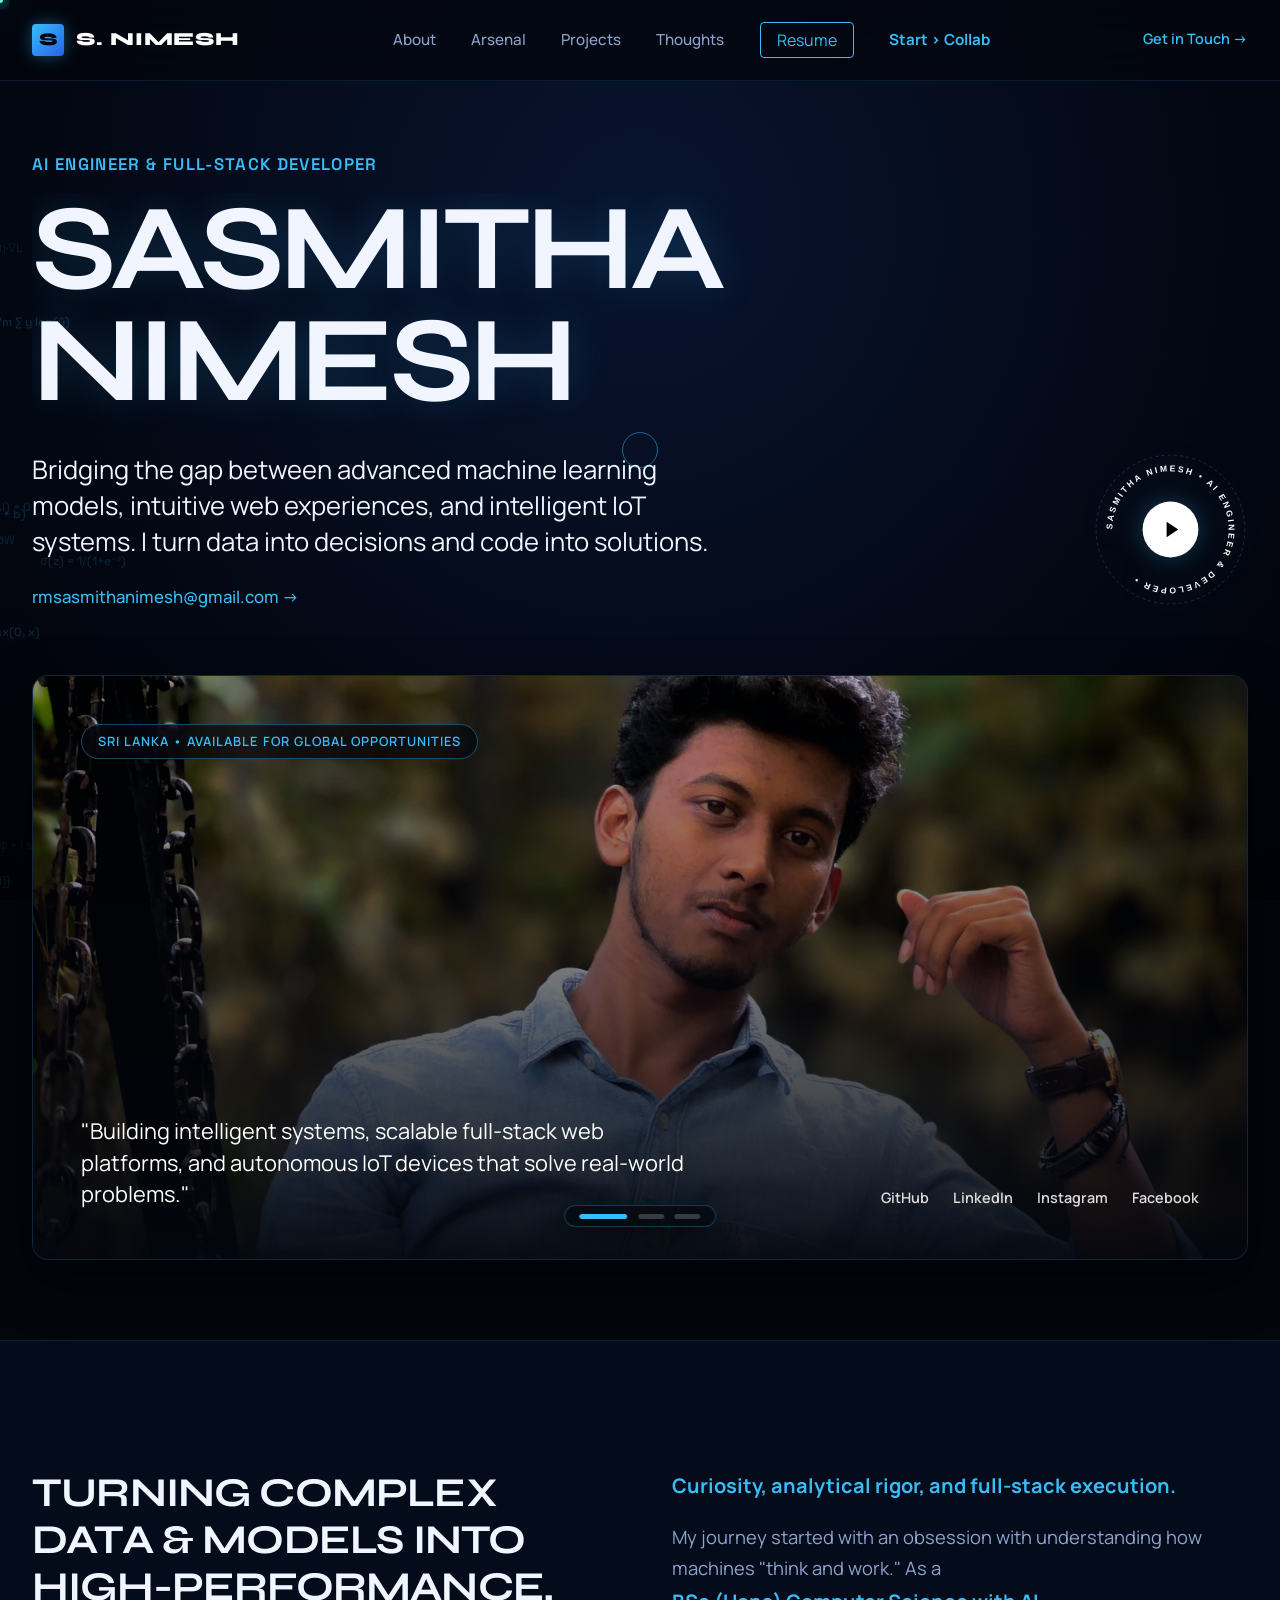
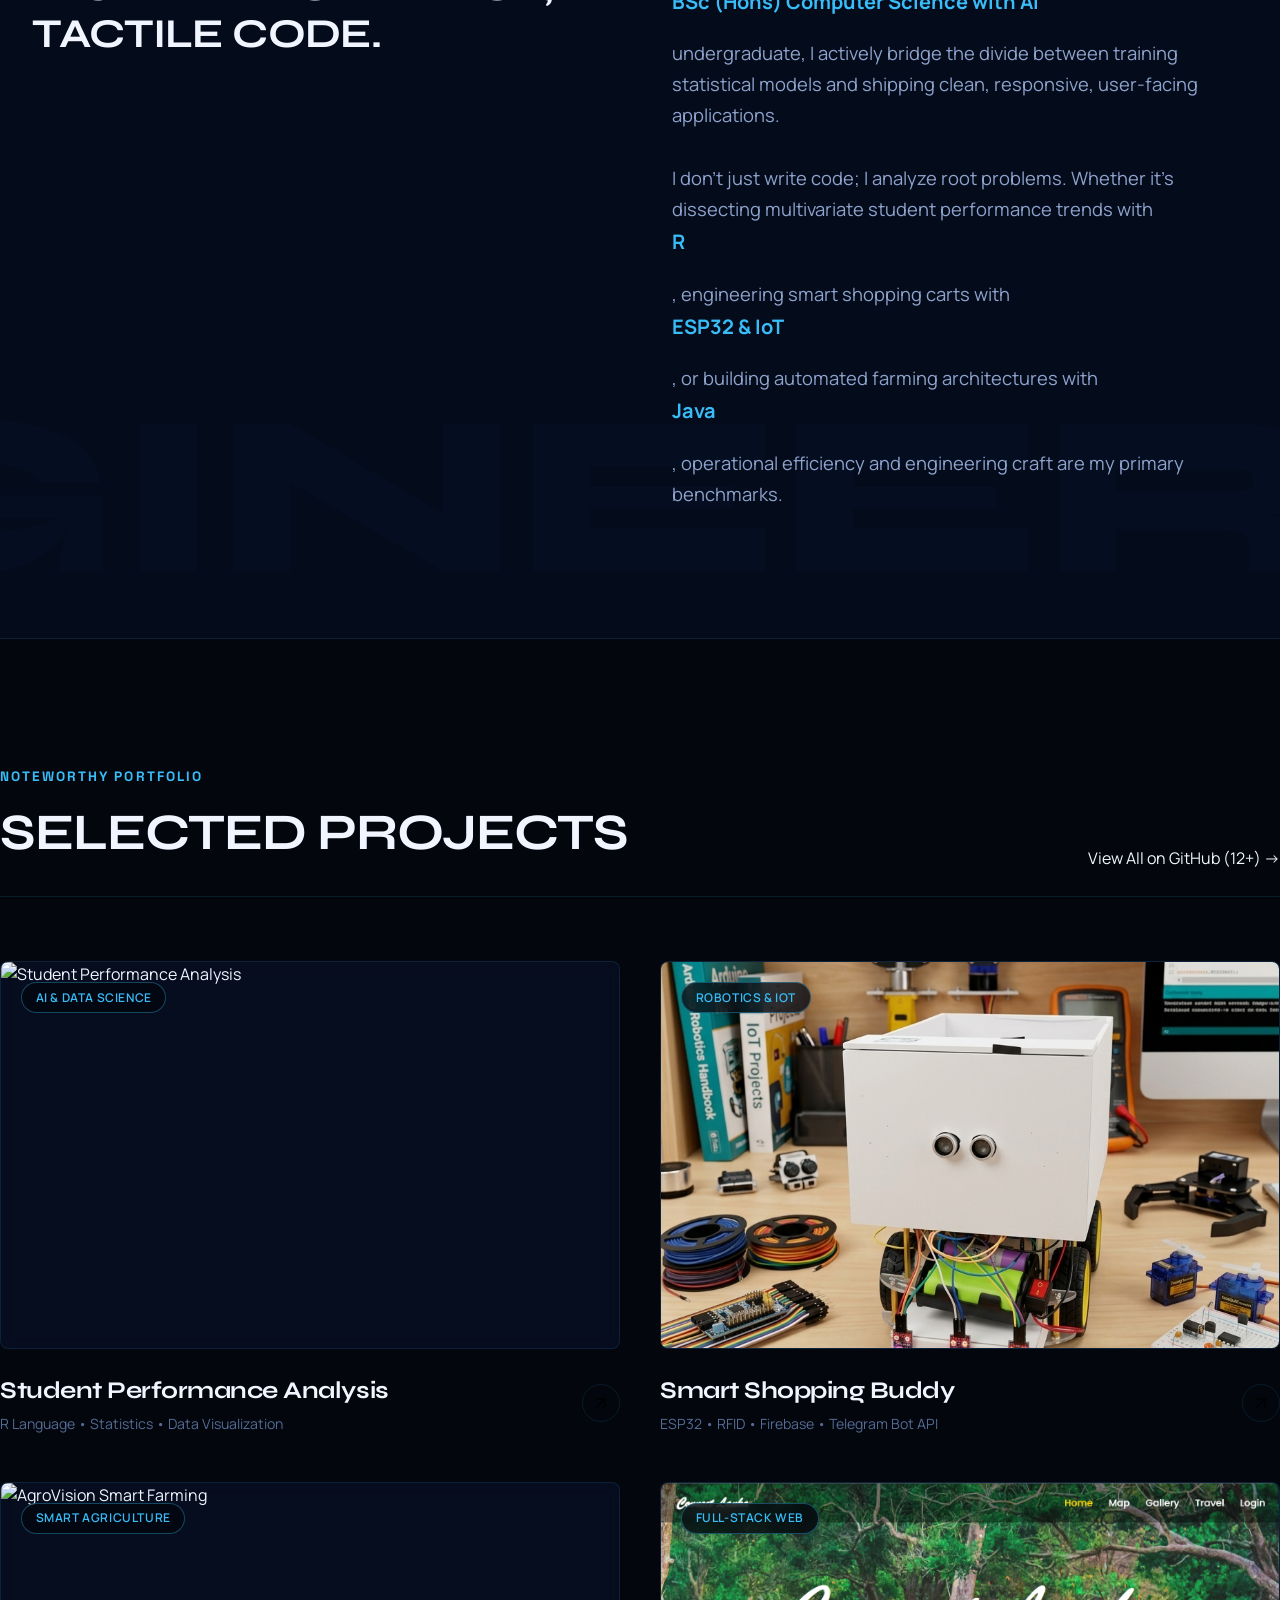
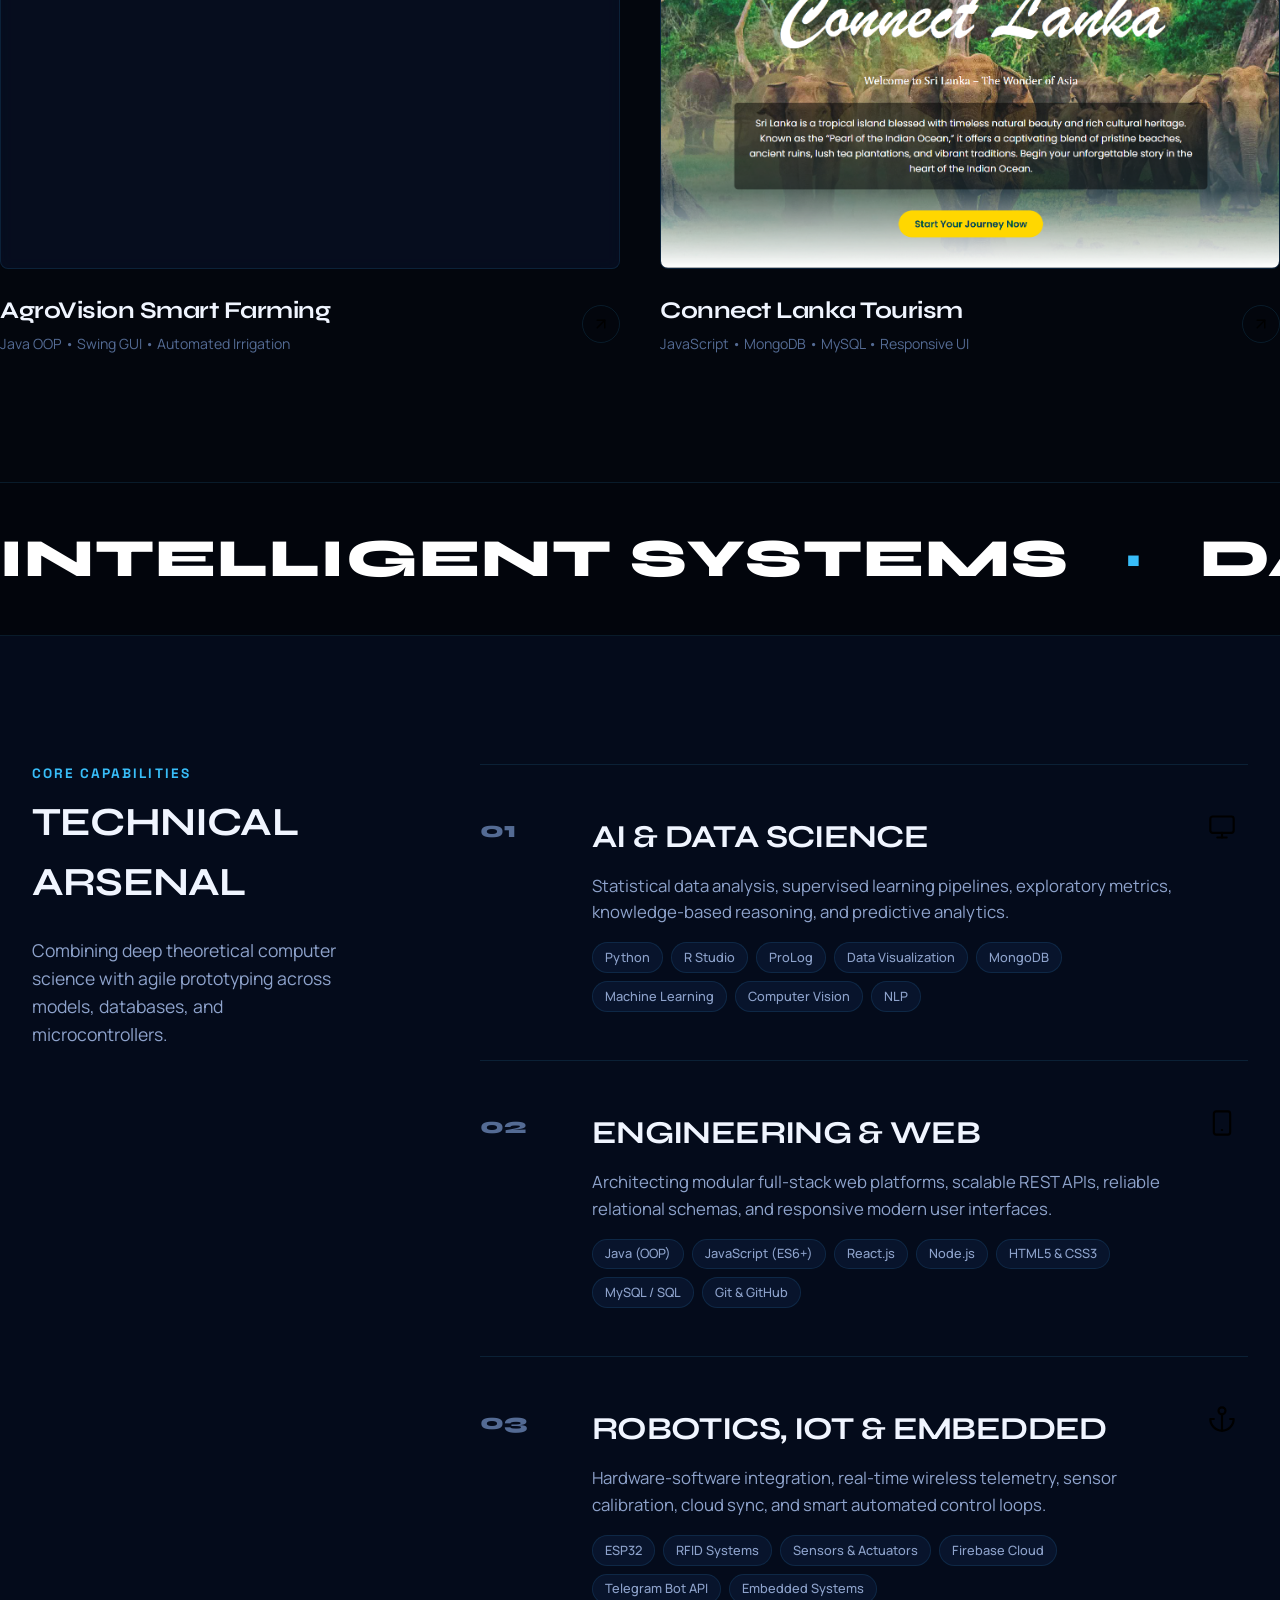
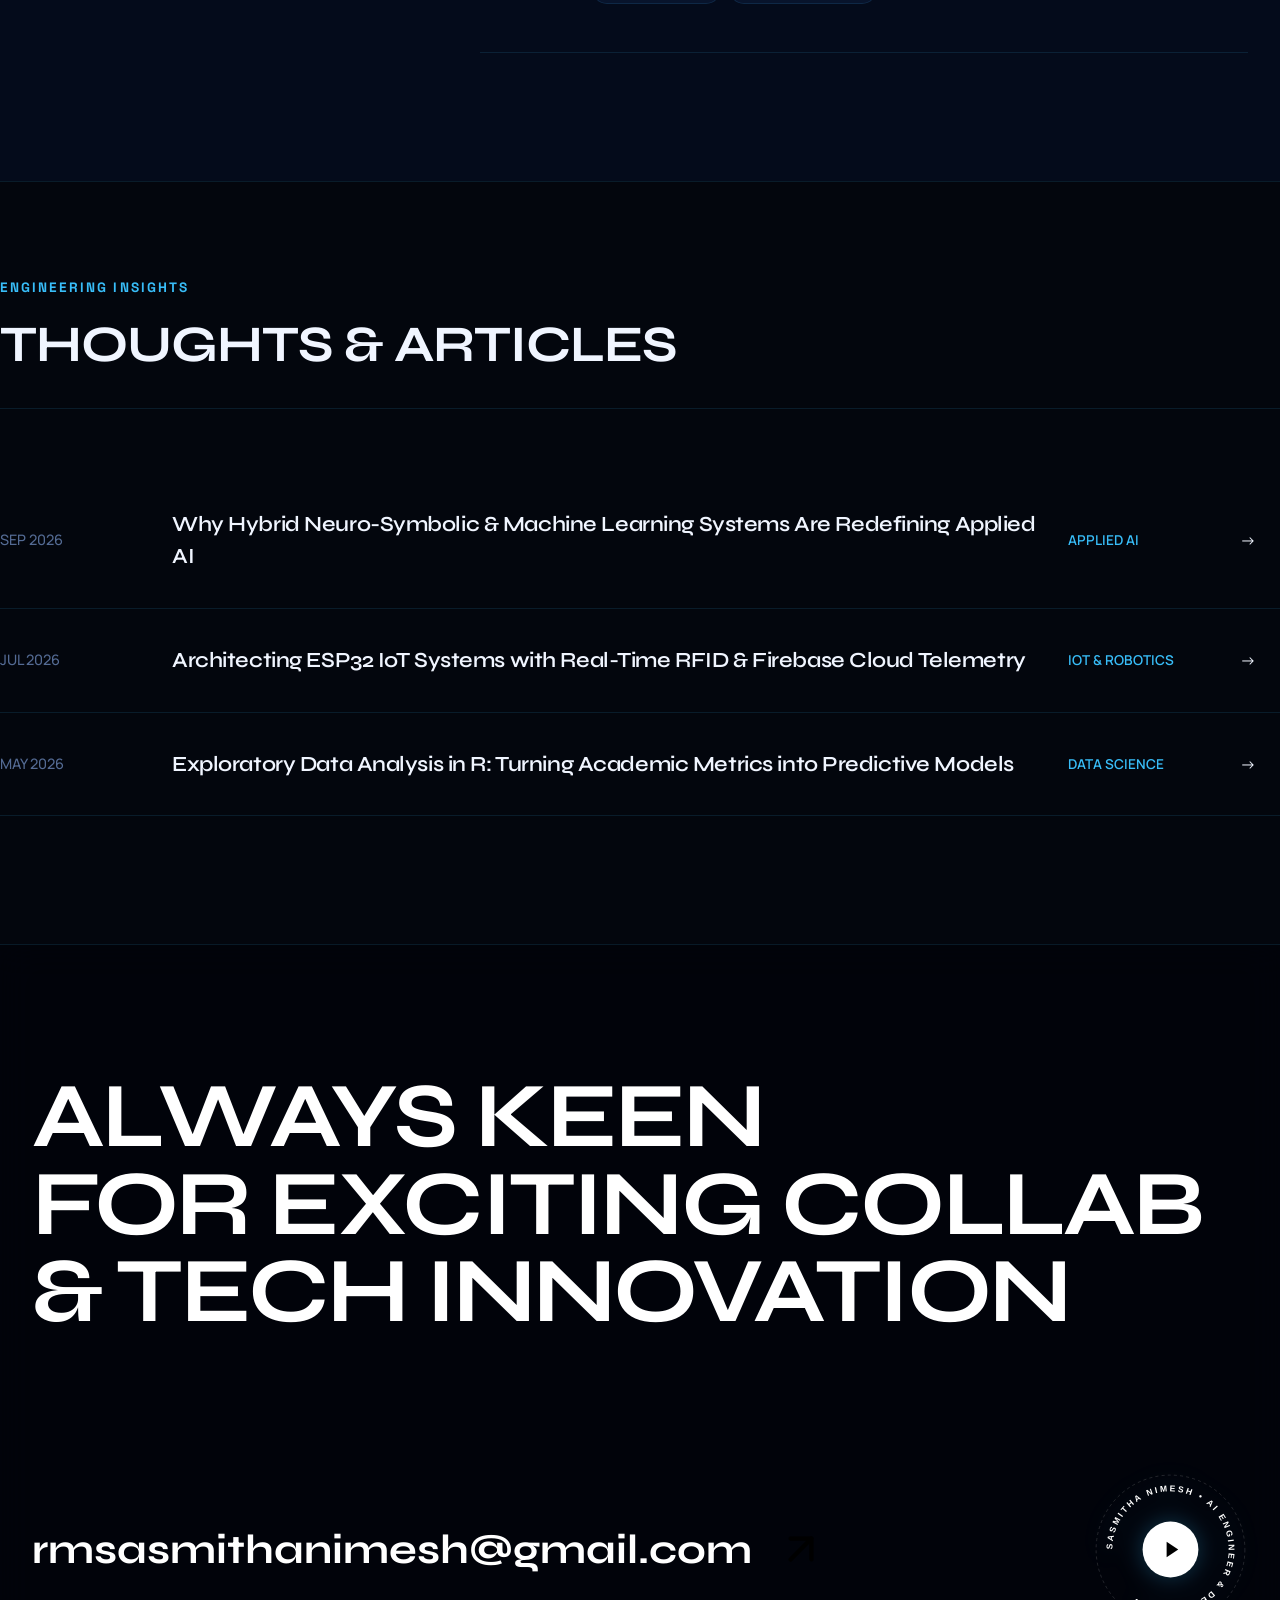
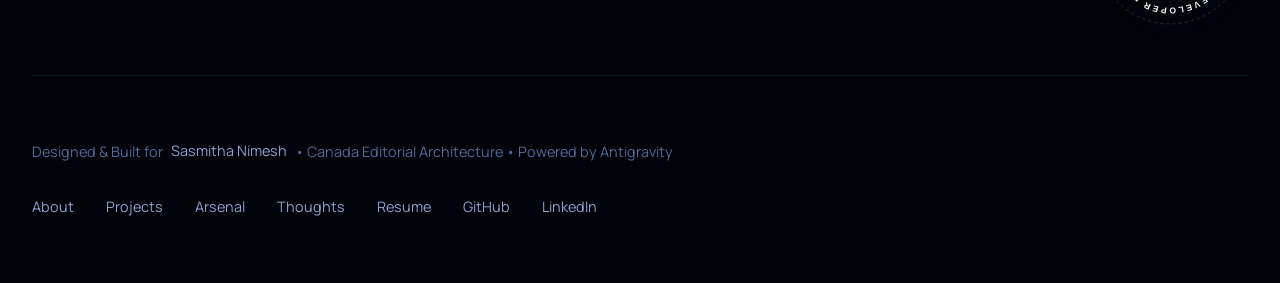
==== commit 1a0a7c1e: "Update video source to local assets" ====
--- a/index.html
+++ b/index.html
@@ -85,31 +85,27 @@
       </div>
 
       <!-- Hero Visual Showcase Slideshow -->
-      <div class="hero-media-container" id="hero-slideshow" aria-label="Sasmitha Nimesh Visual Showcase Slideshow"
-        role="region">
+      <div class="hero-media-container" id="hero-slideshow" aria-label="Sasmitha Nimesh Visual Showcase Slideshow" role="region">
         <div class="hero-slides-track">
           <!-- Slide 1 -->
           <div class="hero-slide active" data-slide-index="0">
             <picture>
               <source srcset="assets/profile1.webp" type="image/webp" />
-              <img src="assets/profile1.png" alt="Sasmitha Nimesh — AI Engineer (Photo 1)" class="hero-bg-img"
-                loading="eager" />
+              <img src="assets/profile1.png" alt="Sasmitha Nimesh — AI Engineer (Photo 1)" class="hero-bg-img" loading="eager" />
             </picture>
           </div>
           <!-- Slide 2 -->
           <div class="hero-slide" data-slide-index="1">
             <picture>
               <source srcset="assets/profile2.webp" type="image/webp" />
-              <img src="assets/profile2.png" alt="Sasmitha Nimesh — AI Engineer (Photo 2)" class="hero-bg-img"
-                loading="lazy" />
+              <img src="assets/profile2.png" alt="Sasmitha Nimesh — AI Engineer (Photo 2)" class="hero-bg-img" loading="lazy" />
             </picture>
           </div>
           <!-- Slide 3 -->
           <div class="hero-slide" data-slide-index="2">
             <picture>
               <source srcset="assets/profile3.webp" type="image/webp" />
-              <img src="assets/profile3.png" alt="Sasmitha Nimesh — AI Engineer (Photo 3)" class="hero-bg-img"
-                loading="lazy" />
+              <img src="assets/profile3.png" alt="Sasmitha Nimesh — AI Engineer (Photo 3)" class="hero-bg-img" loading="lazy" />
             </picture>
           </div>
         </div>
@@ -520,4 +516,4 @@
   <script src="js/main.js"></script>
 </body>
 
-</html>+</html>
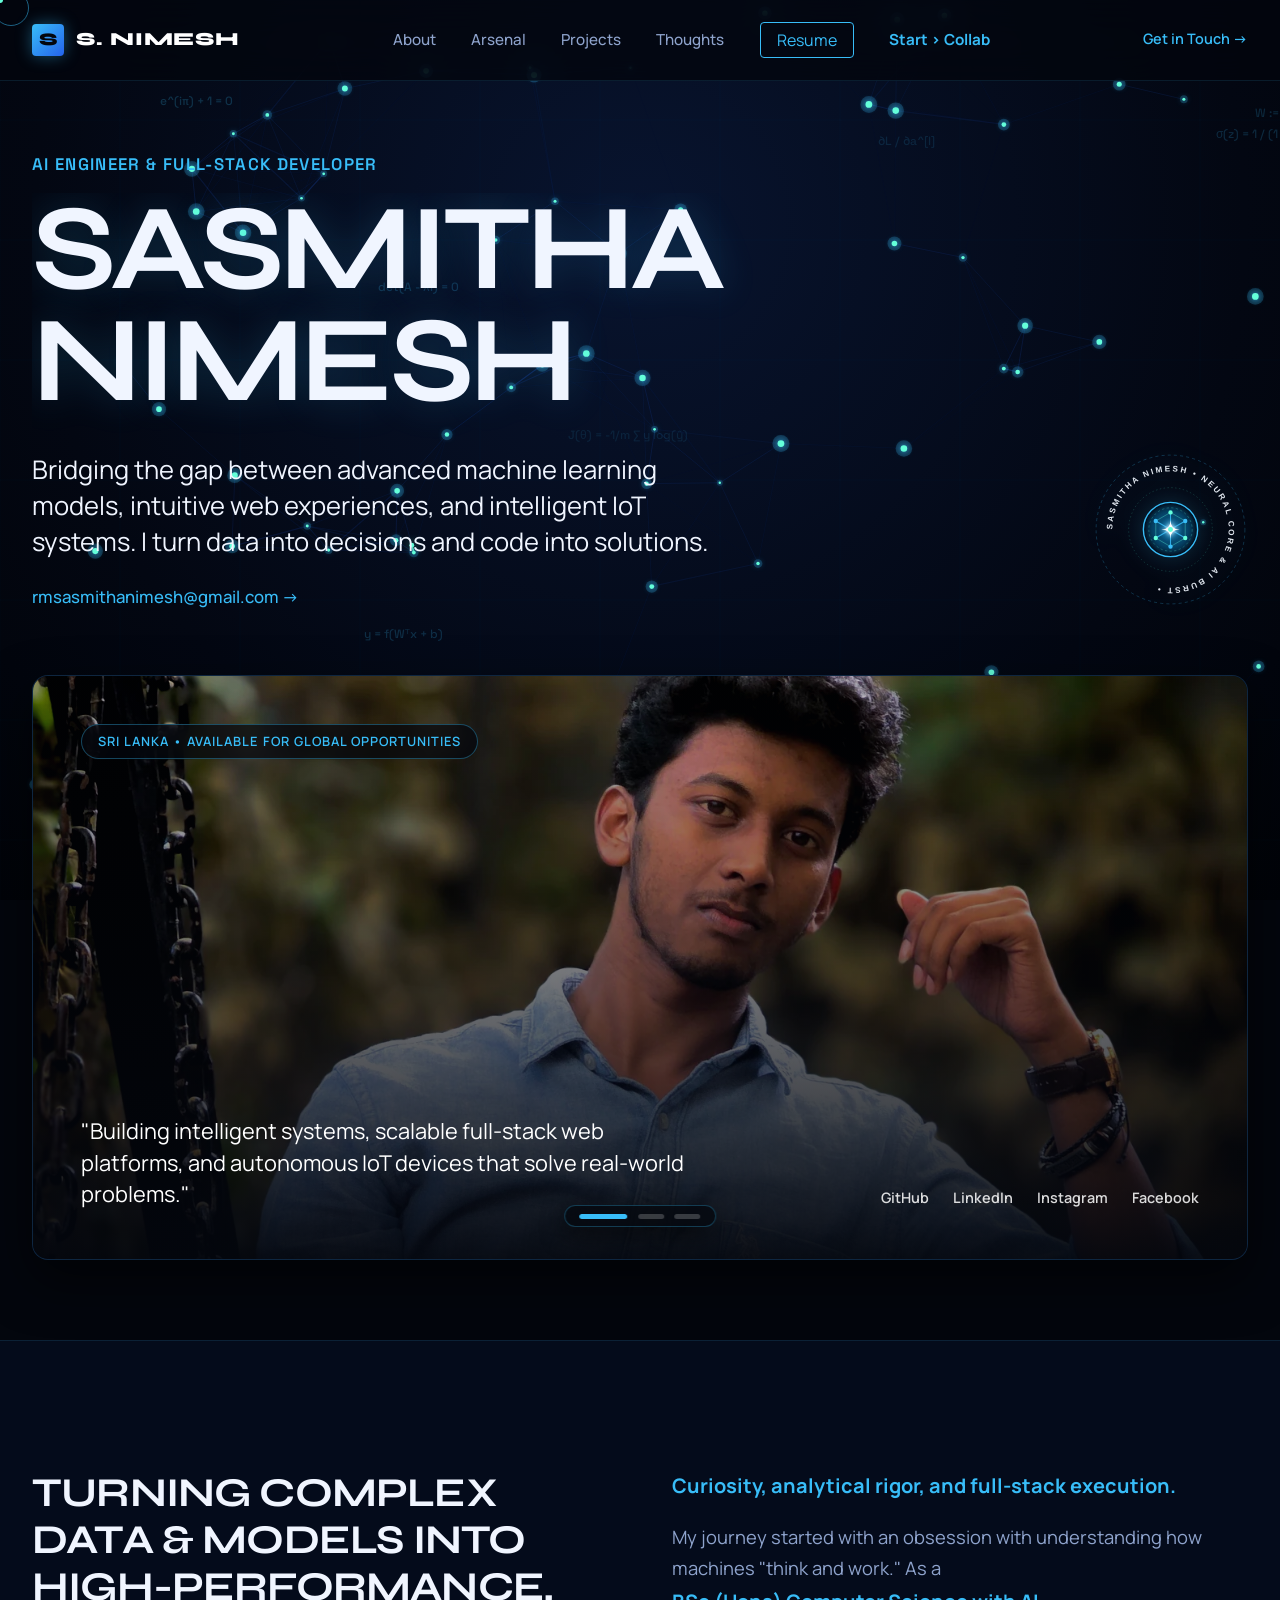
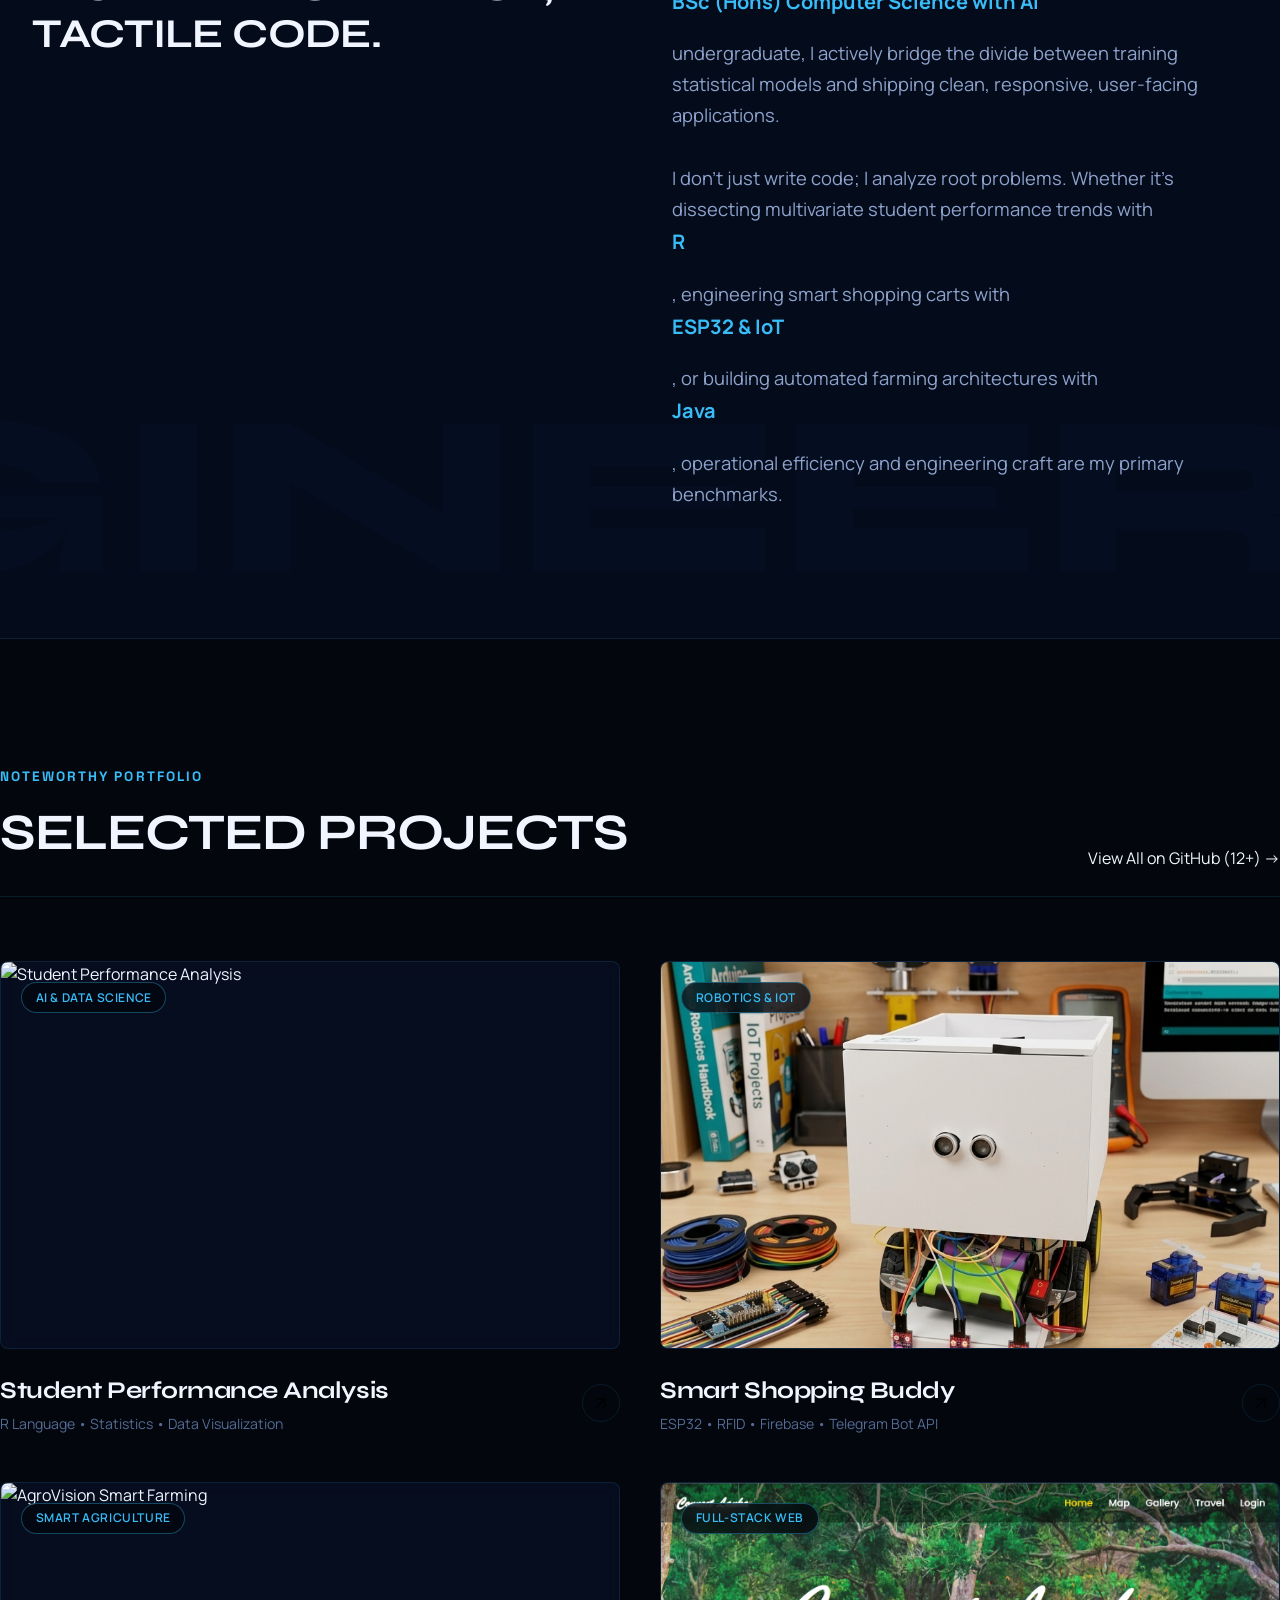
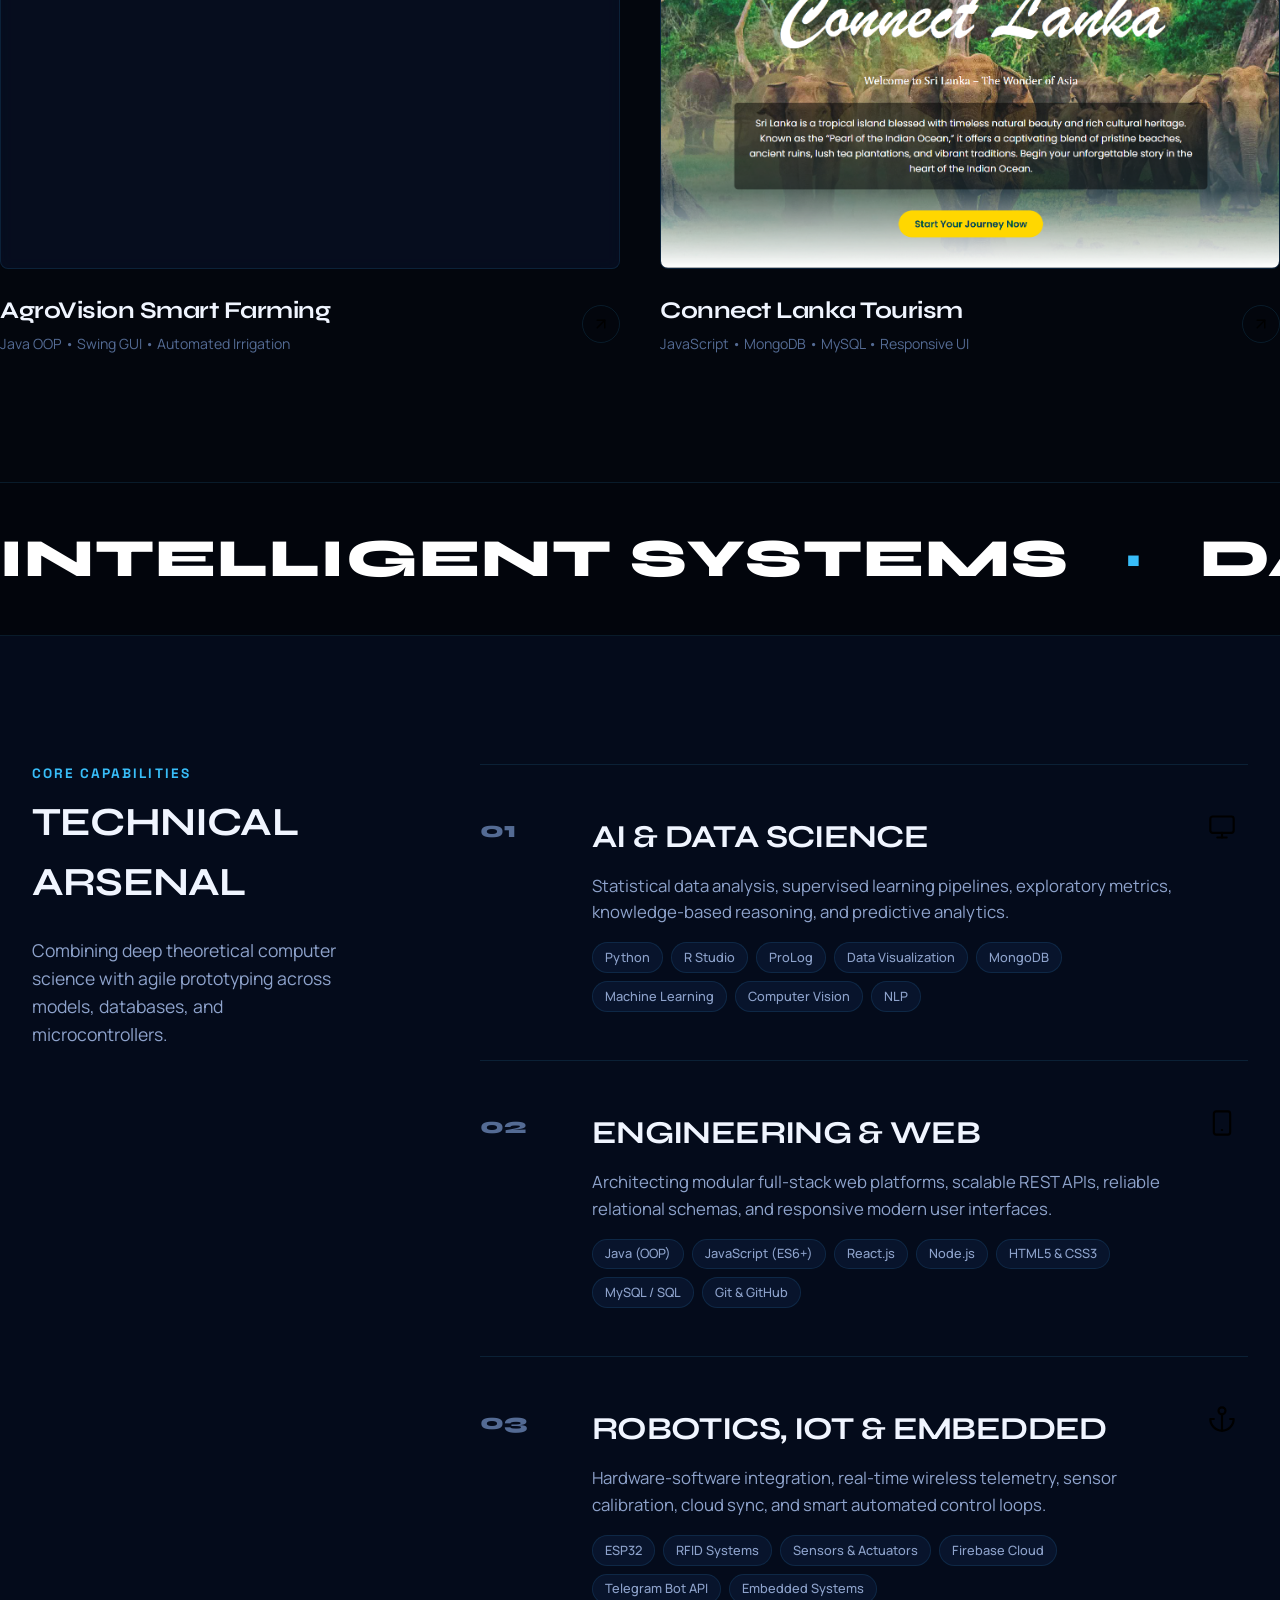
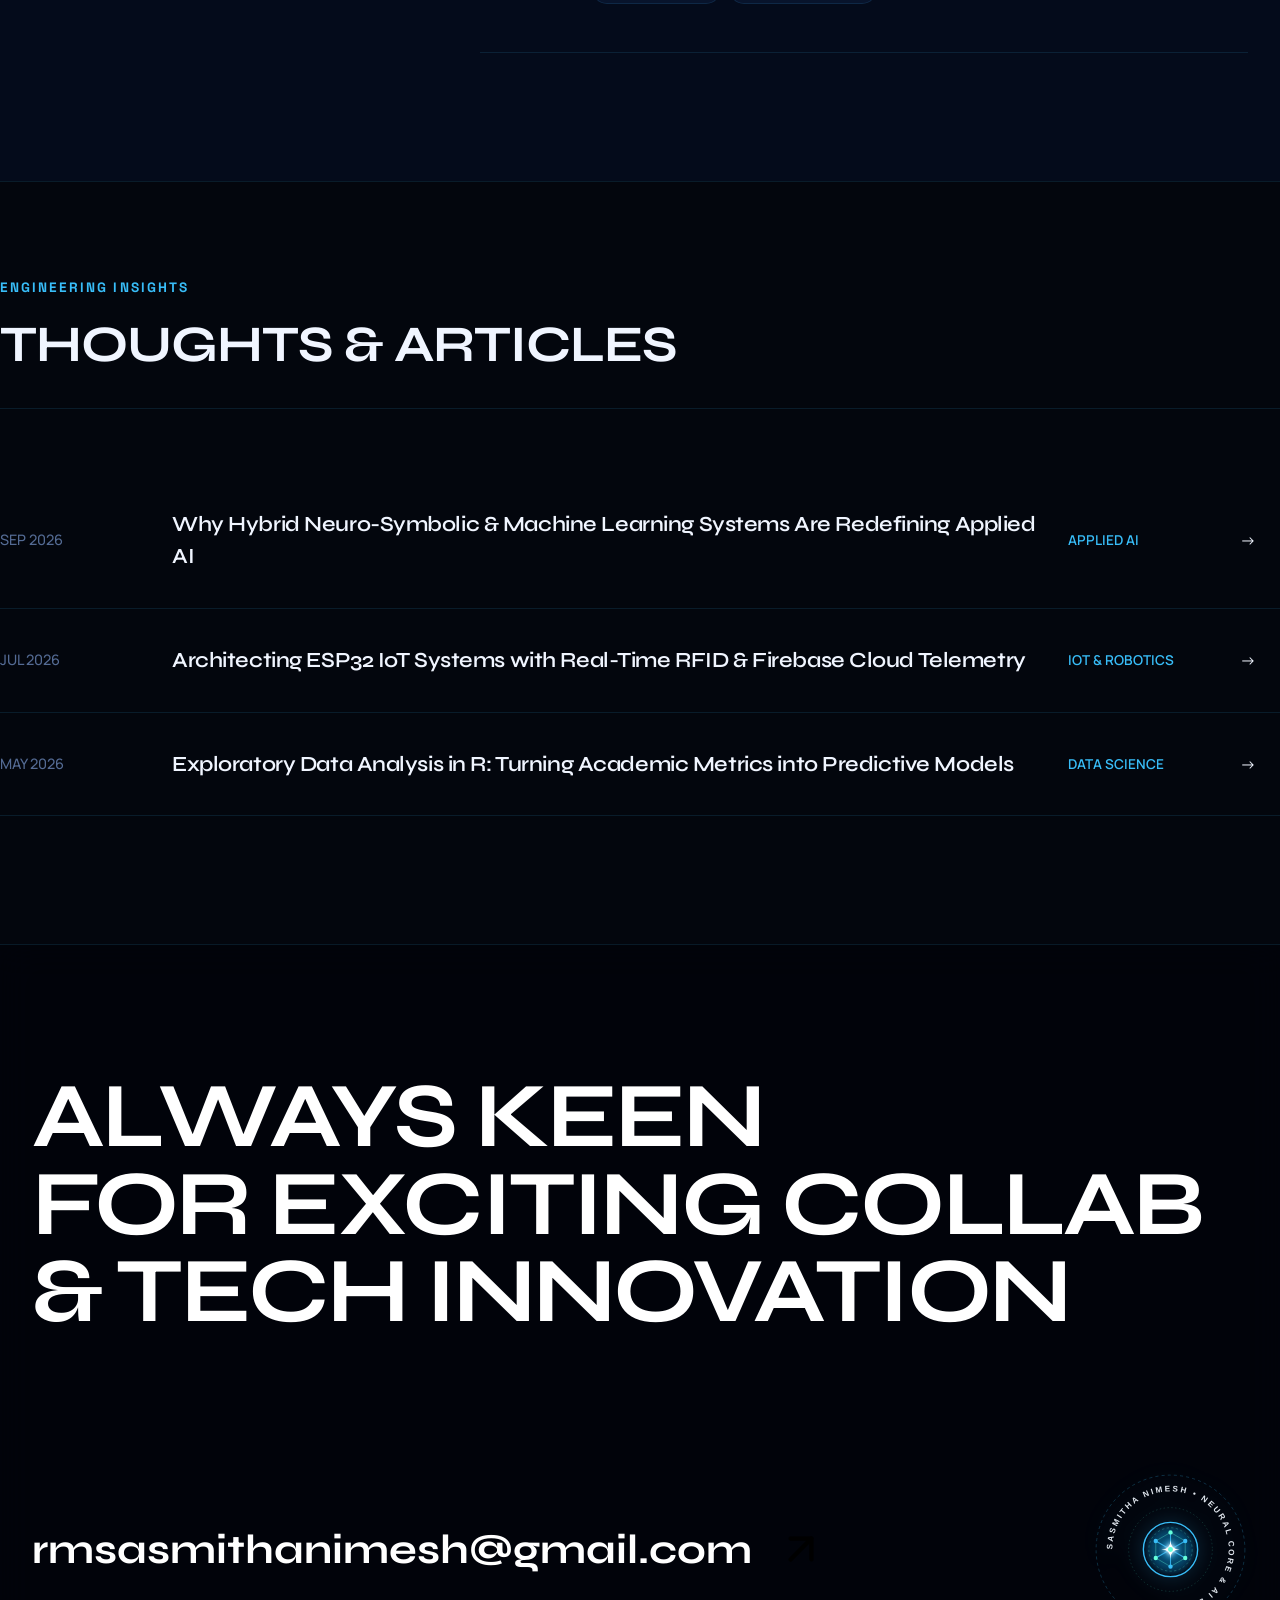
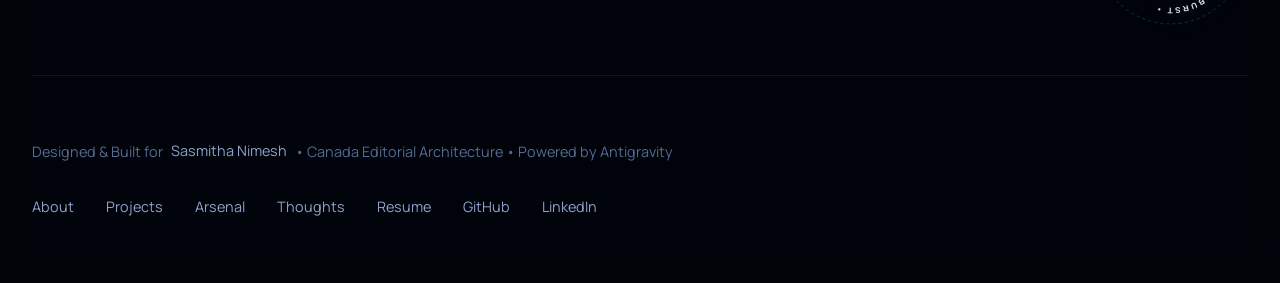
==== commit 9b668e6a: "Enhance UI with Neural Singularity and Math blast interaction" ====
--- a/index.html
+++ b/index.html
@@ -77,35 +77,39 @@
           </div>
 
           <div class="hero-badge-wrap">
-            <button class="rotating-reel-btn" data-open-reel aria-label="Play Featured Project Reel">
-              <img src="assets/reel-badge.svg" alt="Play Featured Reel Badge" class="badge-svg" />
+            <button class="rotating-reel-btn neural-blast-btn" data-trigger-blast aria-label="Activate Neural Singularity &amp; Math Blast" title="Click to trigger Neural Network &amp; Mathematical Logic Blast!">
+              <img src="assets/reel-badge.svg" alt="Neural Singularity Core Badge" class="badge-svg" />
             </button>
           </div>
         </div>
       </div>
 
       <!-- Hero Visual Showcase Slideshow -->
-      <div class="hero-media-container" id="hero-slideshow" aria-label="Sasmitha Nimesh Visual Showcase Slideshow" role="region">
+      <div class="hero-media-container" id="hero-slideshow" aria-label="Sasmitha Nimesh Visual Showcase Slideshow"
+        role="region">
         <div class="hero-slides-track">
           <!-- Slide 1 -->
           <div class="hero-slide active" data-slide-index="0">
             <picture>
               <source srcset="assets/profile1.webp" type="image/webp" />
-              <img src="assets/profile1.png" alt="Sasmitha Nimesh — AI Engineer (Photo 1)" class="hero-bg-img" loading="eager" />
+              <img src="assets/profile1.png" alt="Sasmitha Nimesh — AI Engineer (Photo 1)" class="hero-bg-img"
+                loading="eager" />
             </picture>
           </div>
           <!-- Slide 2 -->
           <div class="hero-slide" data-slide-index="1">
             <picture>
               <source srcset="assets/profile2.webp" type="image/webp" />
-              <img src="assets/profile2.png" alt="Sasmitha Nimesh — AI Engineer (Photo 2)" class="hero-bg-img" loading="lazy" />
+              <img src="assets/profile2.png" alt="Sasmitha Nimesh — AI Engineer (Photo 2)" class="hero-bg-img"
+                loading="lazy" />
             </picture>
           </div>
           <!-- Slide 3 -->
           <div class="hero-slide" data-slide-index="2">
             <picture>
               <source srcset="assets/profile3.webp" type="image/webp" />
-              <img src="assets/profile3.png" alt="Sasmitha Nimesh — AI Engineer (Photo 3)" class="hero-bg-img" loading="lazy" />
+              <img src="assets/profile3.png" alt="Sasmitha Nimesh — AI Engineer (Photo 3)" class="hero-bg-img"
+                loading="lazy" />
             </picture>
           </div>
         </div>
@@ -427,8 +431,8 @@
           <img src="assets/arrow-up-right.svg" alt="Send email" class="footer-email-arrow" />
         </a>
 
-        <button class="rotating-reel-btn" data-open-reel aria-label="Play Featured Reel">
-          <img src="assets/reel-badge.svg" alt="Play Reel" class="badge-svg" />
+        <button class="rotating-reel-btn neural-blast-btn" data-trigger-blast aria-label="Activate Neural Singularity &amp; Math Blast" title="Click to trigger Neural Network &amp; Mathematical Logic Blast!">
+          <img src="assets/reel-badge.svg" alt="Neural Singularity Core Badge" class="badge-svg" />
         </button>
       </div>
 
@@ -454,20 +458,6 @@
     </div>
   </footer>
 
-  <!-- Video Lightbox Modal -->
-  <div class="video-lightbox" aria-modal="true" role="dialog">
-    <div class="video-lightbox-content">
-      <button class="video-lightbox-close" aria-label="Close Lightbox">
-        Close ✕
-      </button>
-      <video controls playsinline loop
-        poster="https://images.unsplash.com/photo-1550745165-9bc0b252726f?auto=format&fit=crop&w=1600&q=80">
-        <source src="assets/Video.mp4" type="video/mp4" />
-        Your browser does not support the video tag.
-      </video>
-    </div>
-  </div>
-
   <!-- Case Study Quick-View Modal -->
   <div class="casestudy-modal" aria-modal="true" role="dialog">
     <div class="casestudy-card">
@@ -516,4 +506,4 @@
   <script src="js/main.js"></script>
 </body>
 
-</html>
+</html>
--- a/css/style.css
+++ b/css/style.css
@@ -1325,3 +1325,60 @@
     align-items: flex-start;
   }
 }
+
+
+/* ==========================================================================
+   Interactive Neural Singularity & Math Blast Button Styles
+   ========================================================================== */
+.neural-blast-btn {
+  cursor: pointer;
+  outline: none;
+  border-radius: 50%;
+  transition: transform 0.3s cubic-bezier(0.34, 1.56, 0.64, 1), filter 0.3s ease;
+  position: relative;
+}
+
+.neural-blast-btn:hover {
+  transform: scale(1.08);
+  filter: drop-shadow(0 0 24px rgba(100, 255, 218, 0.65)) drop-shadow(0 0 40px rgba(56, 189, 248, 0.4));
+}
+
+.neural-blast-btn:active,
+.neural-blast-btn.bursting {
+  transform: scale(0.92);
+  filter: drop-shadow(0 0 35px rgba(100, 255, 218, 0.95)) drop-shadow(0 0 60px rgba(56, 189, 248, 0.8));
+}
+
+.neural-blast-btn::after {
+  content: '';
+  position: absolute;
+  inset: -6px;
+  border-radius: 50%;
+  border: 1px solid rgba(100, 255, 218, 0.3);
+  opacity: 0;
+  transform: scale(0.85);
+  pointer-events: none;
+  transition: all 0.35s ease;
+}
+
+.neural-blast-btn:hover::after {
+  opacity: 1;
+  transform: scale(1.06);
+}
+
+.neural-blast-btn.bursting::after {
+  animation: blastPulseRing 0.8s ease-out forwards;
+}
+
+@keyframes blastPulseRing {
+  0% {
+    transform: scale(0.9);
+    opacity: 1;
+    border-color: #64ffda;
+  }
+  100% {
+    transform: scale(2.2);
+    opacity: 0;
+    border-color: #38bdf8;
+  }
+}
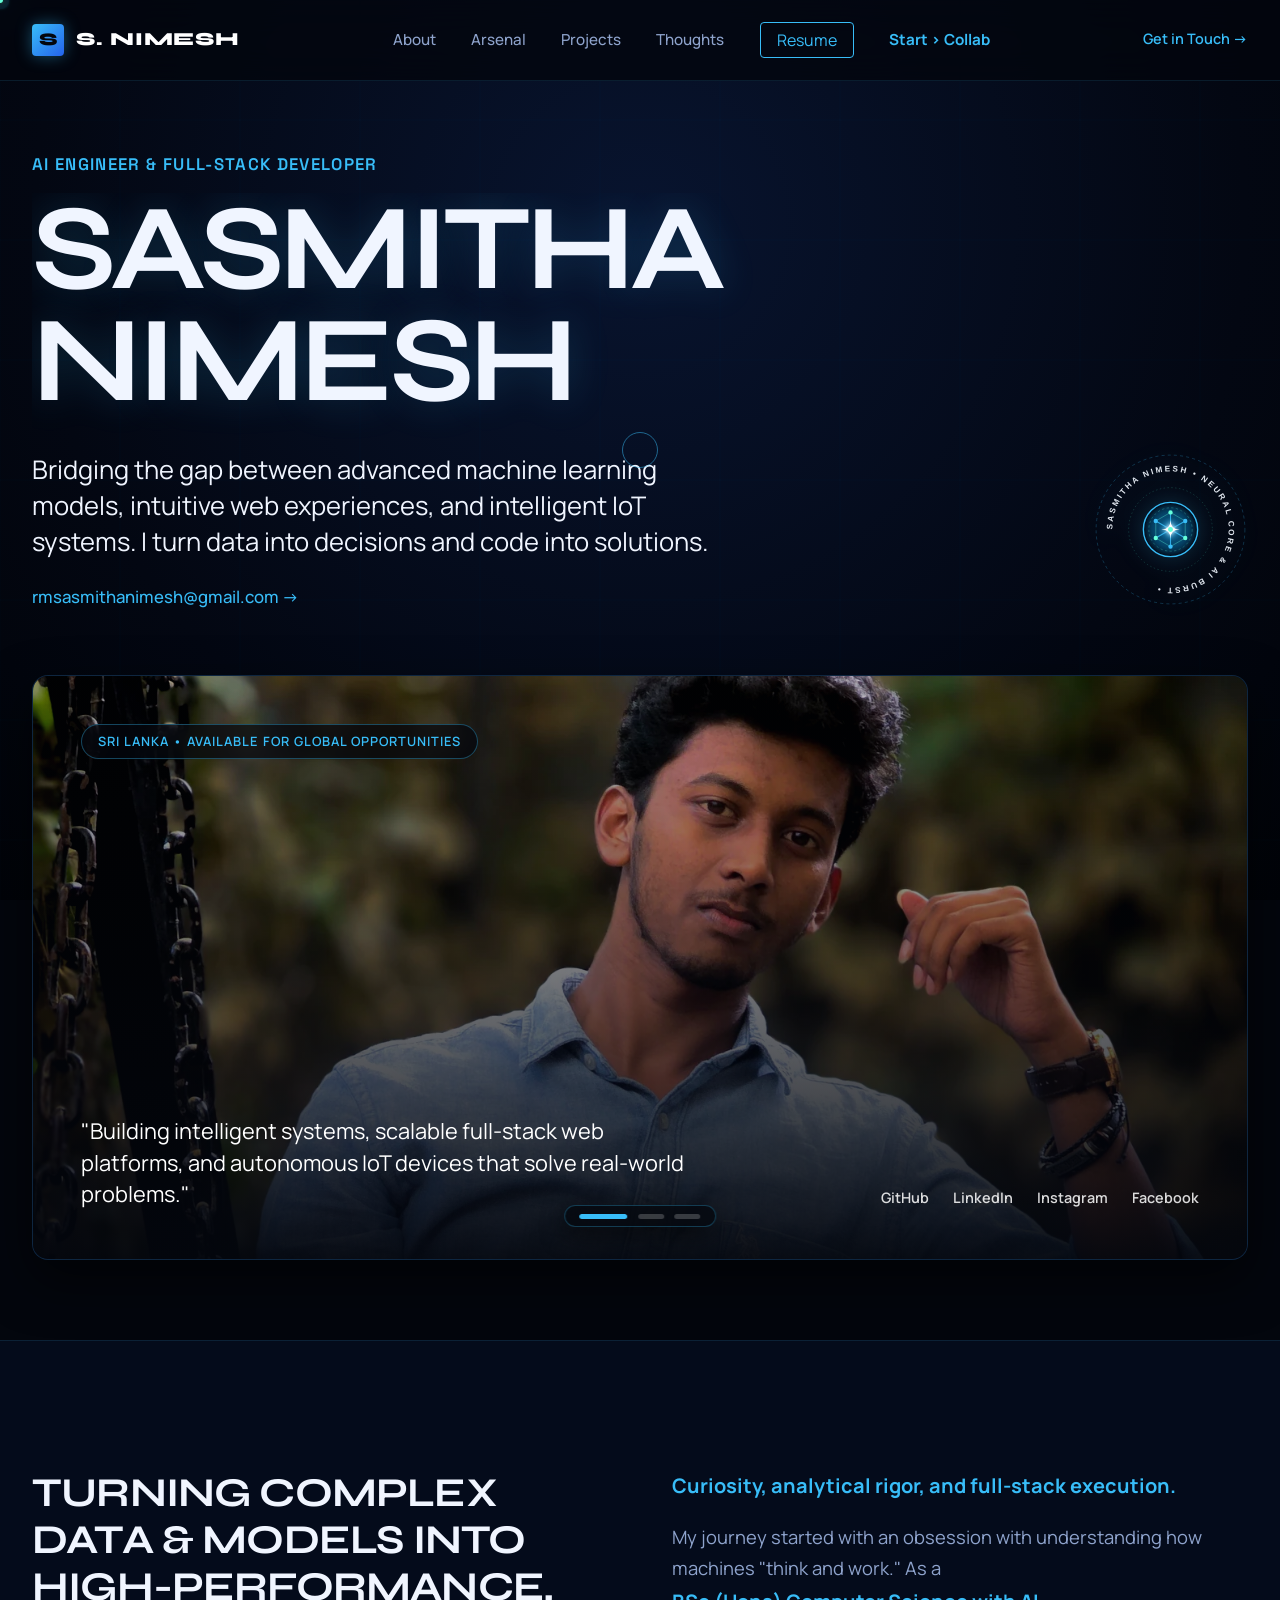
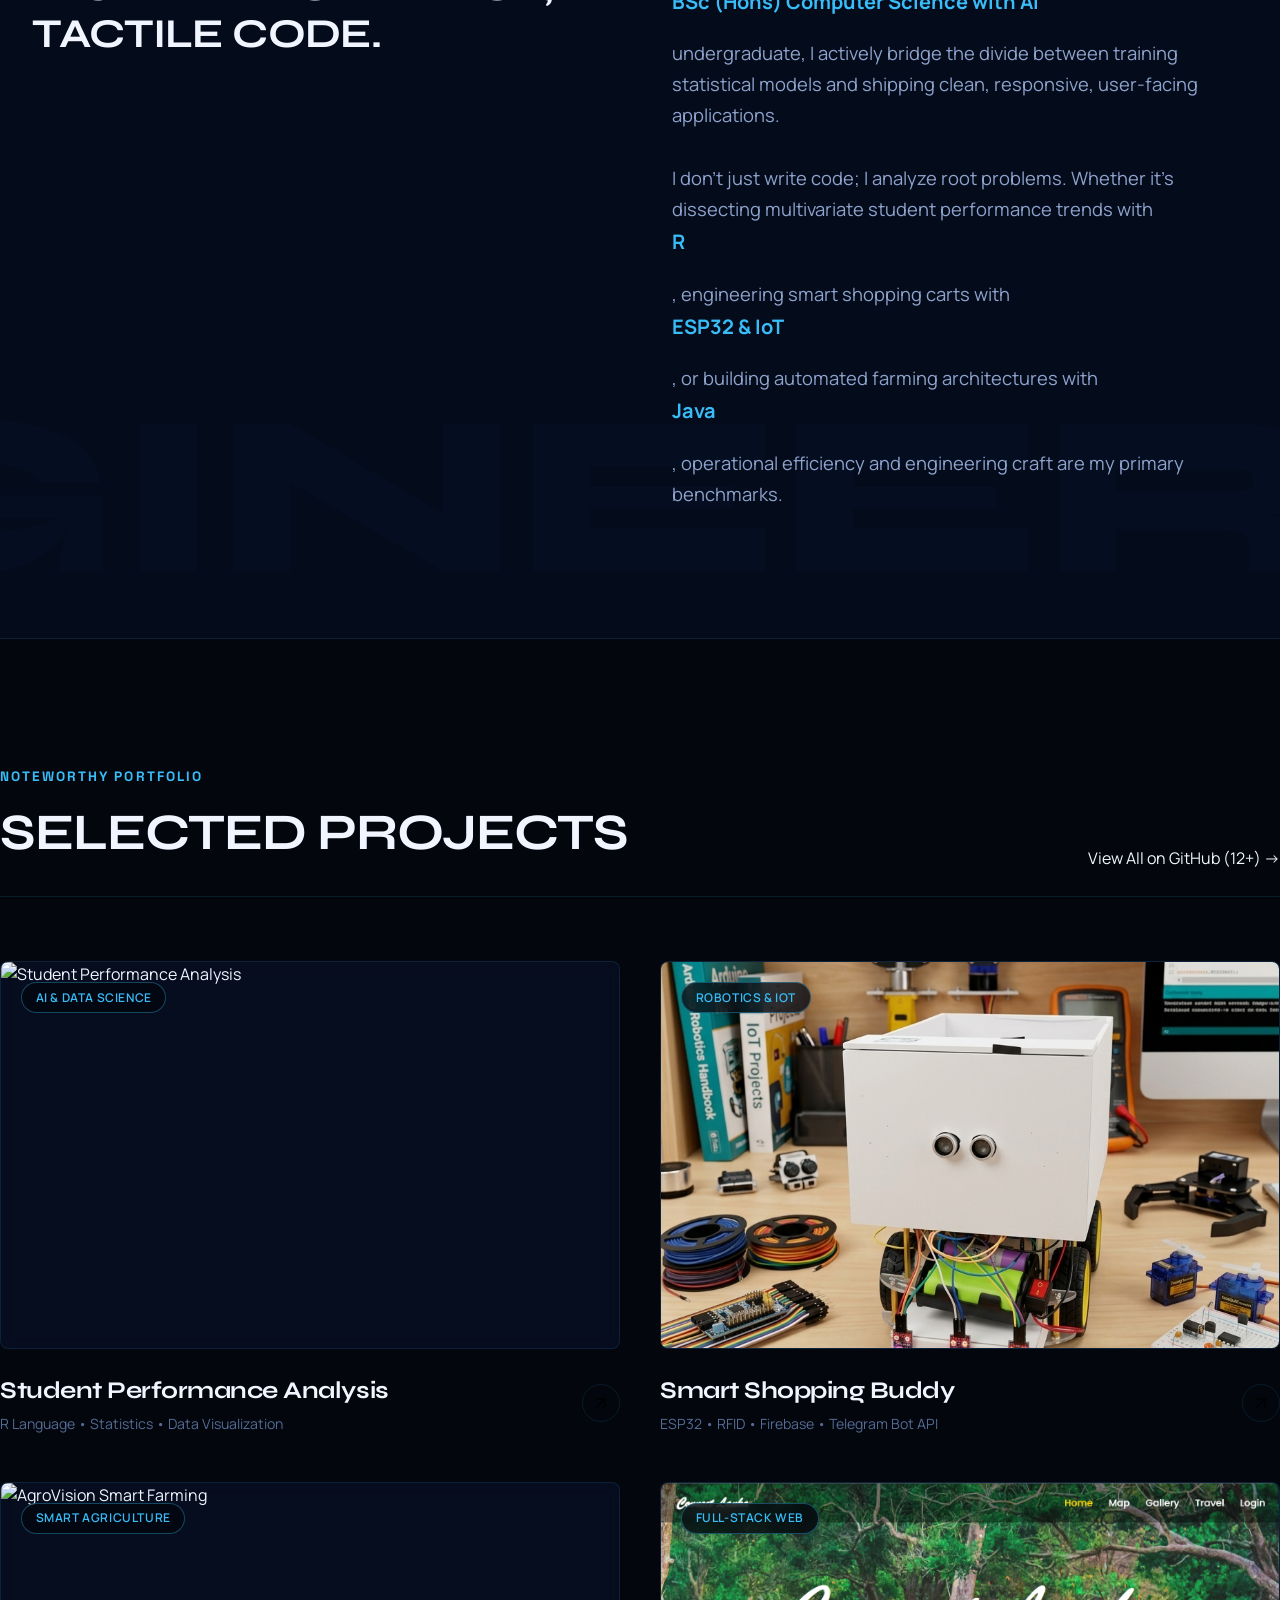
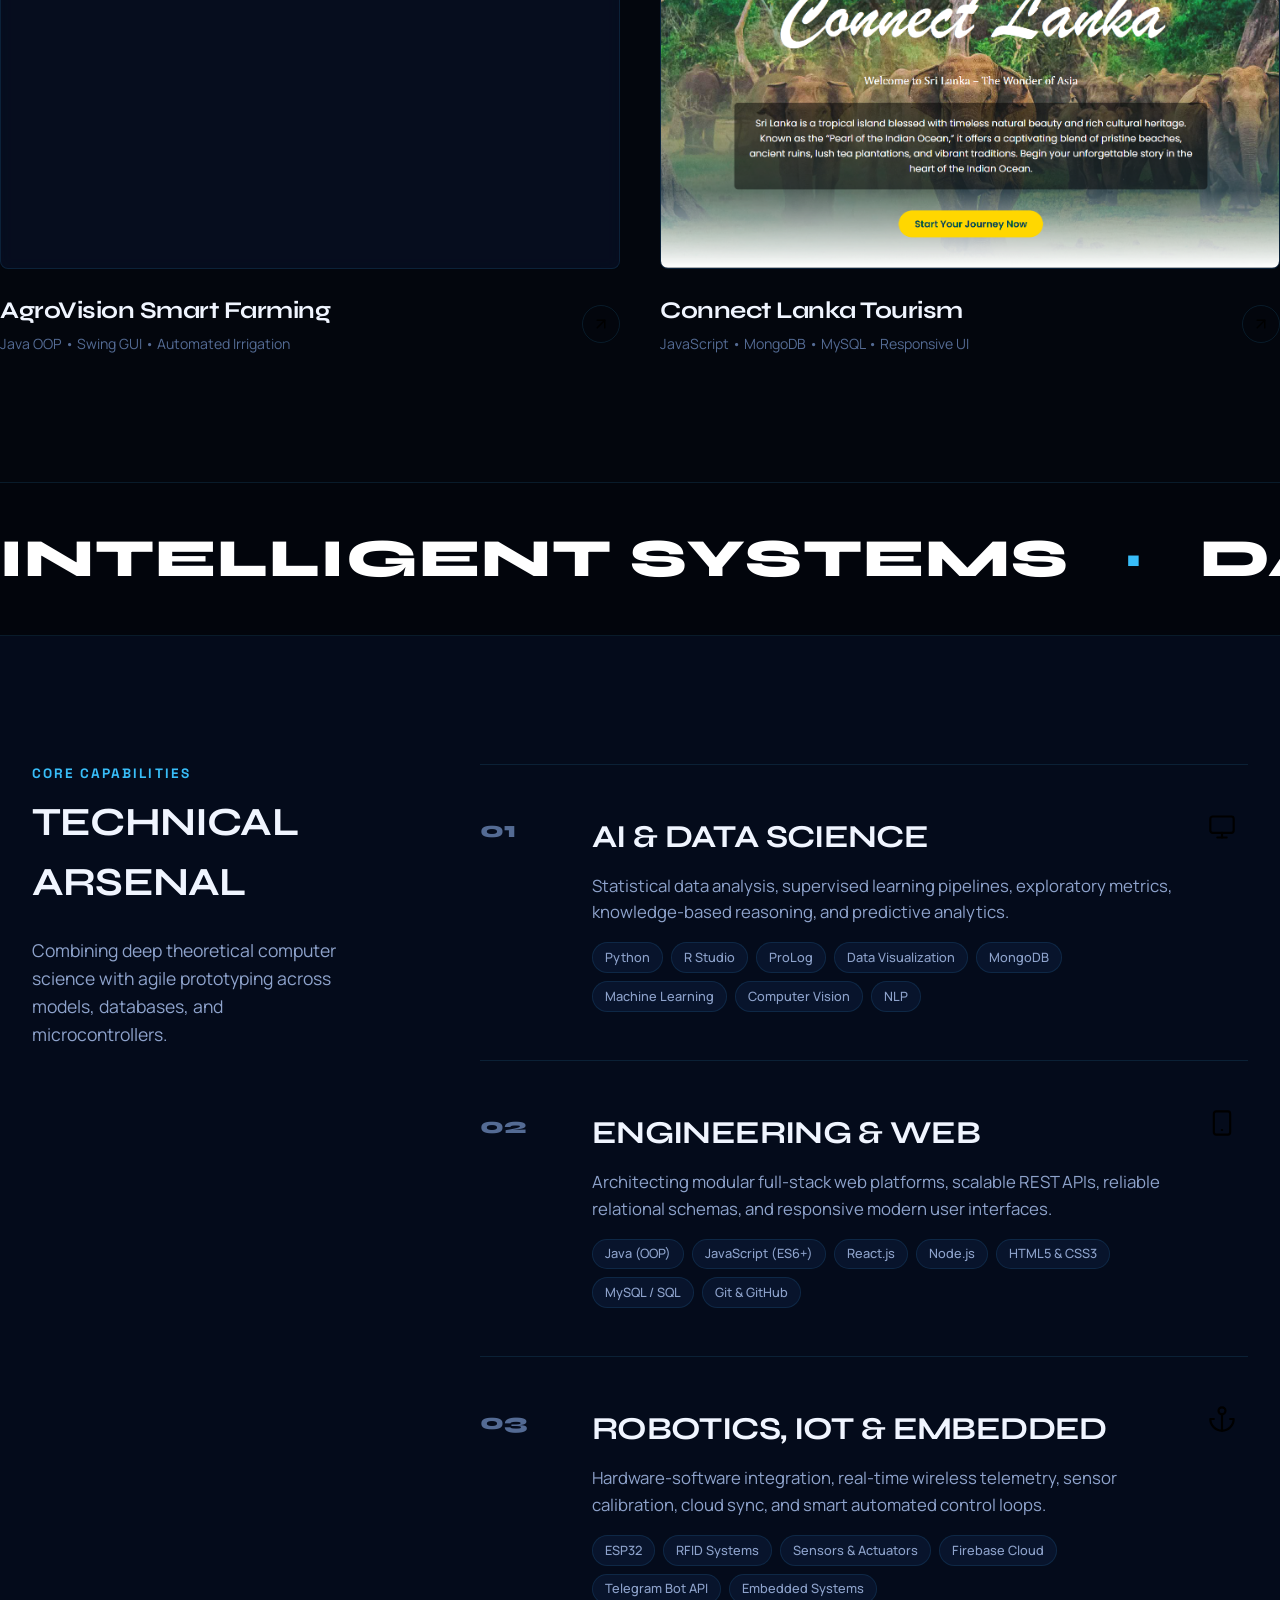
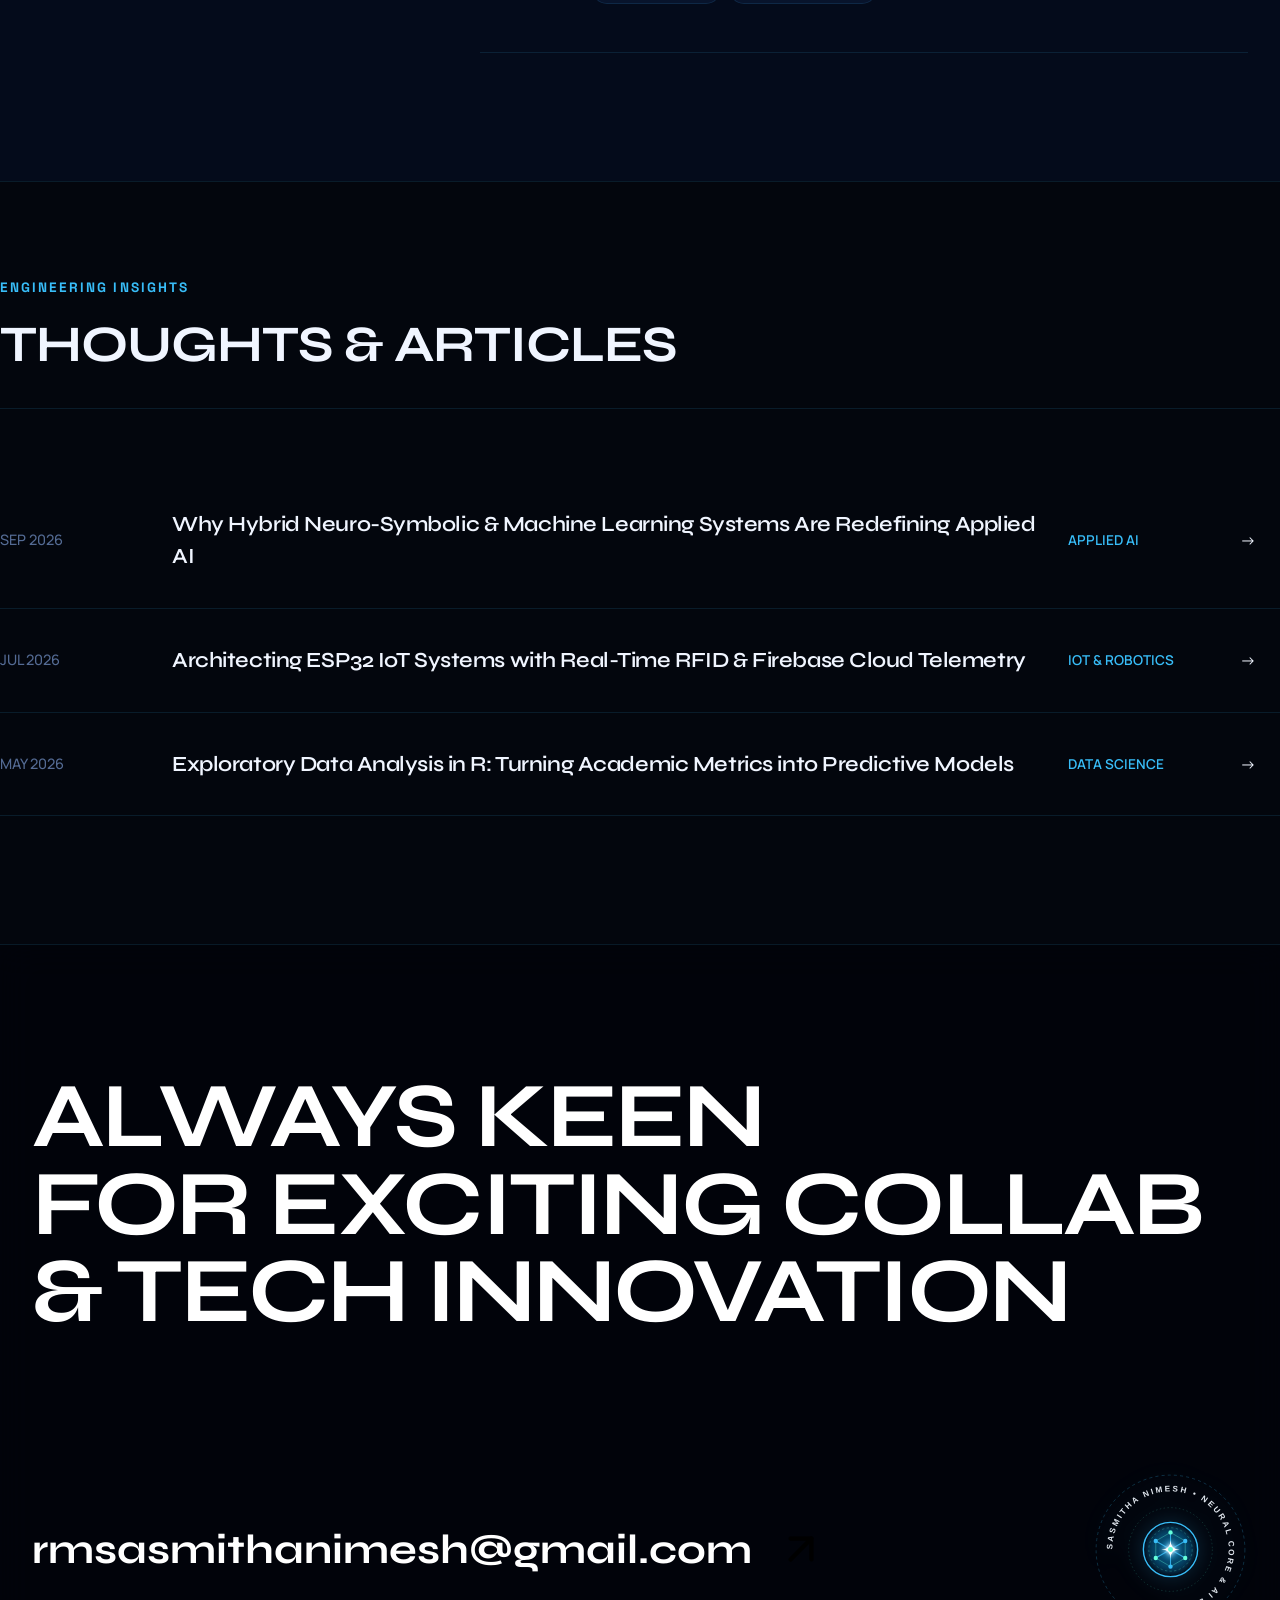
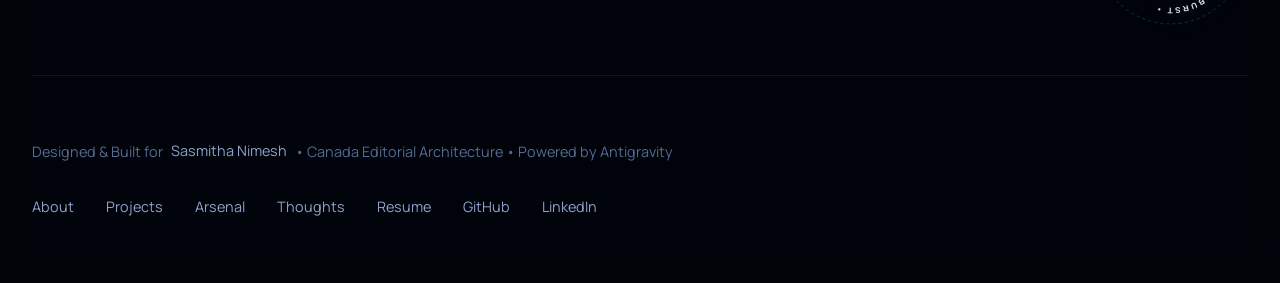
==== commit 889f85eb: "Merge remote-tracking branch 'origin/main' and integrate CI/CD workflows" ====
--- a/index.html
+++ b/index.html
@@ -506,4 +506,4 @@
   <script src="js/main.js"></script>
 </body>
 
-</html>+</html>
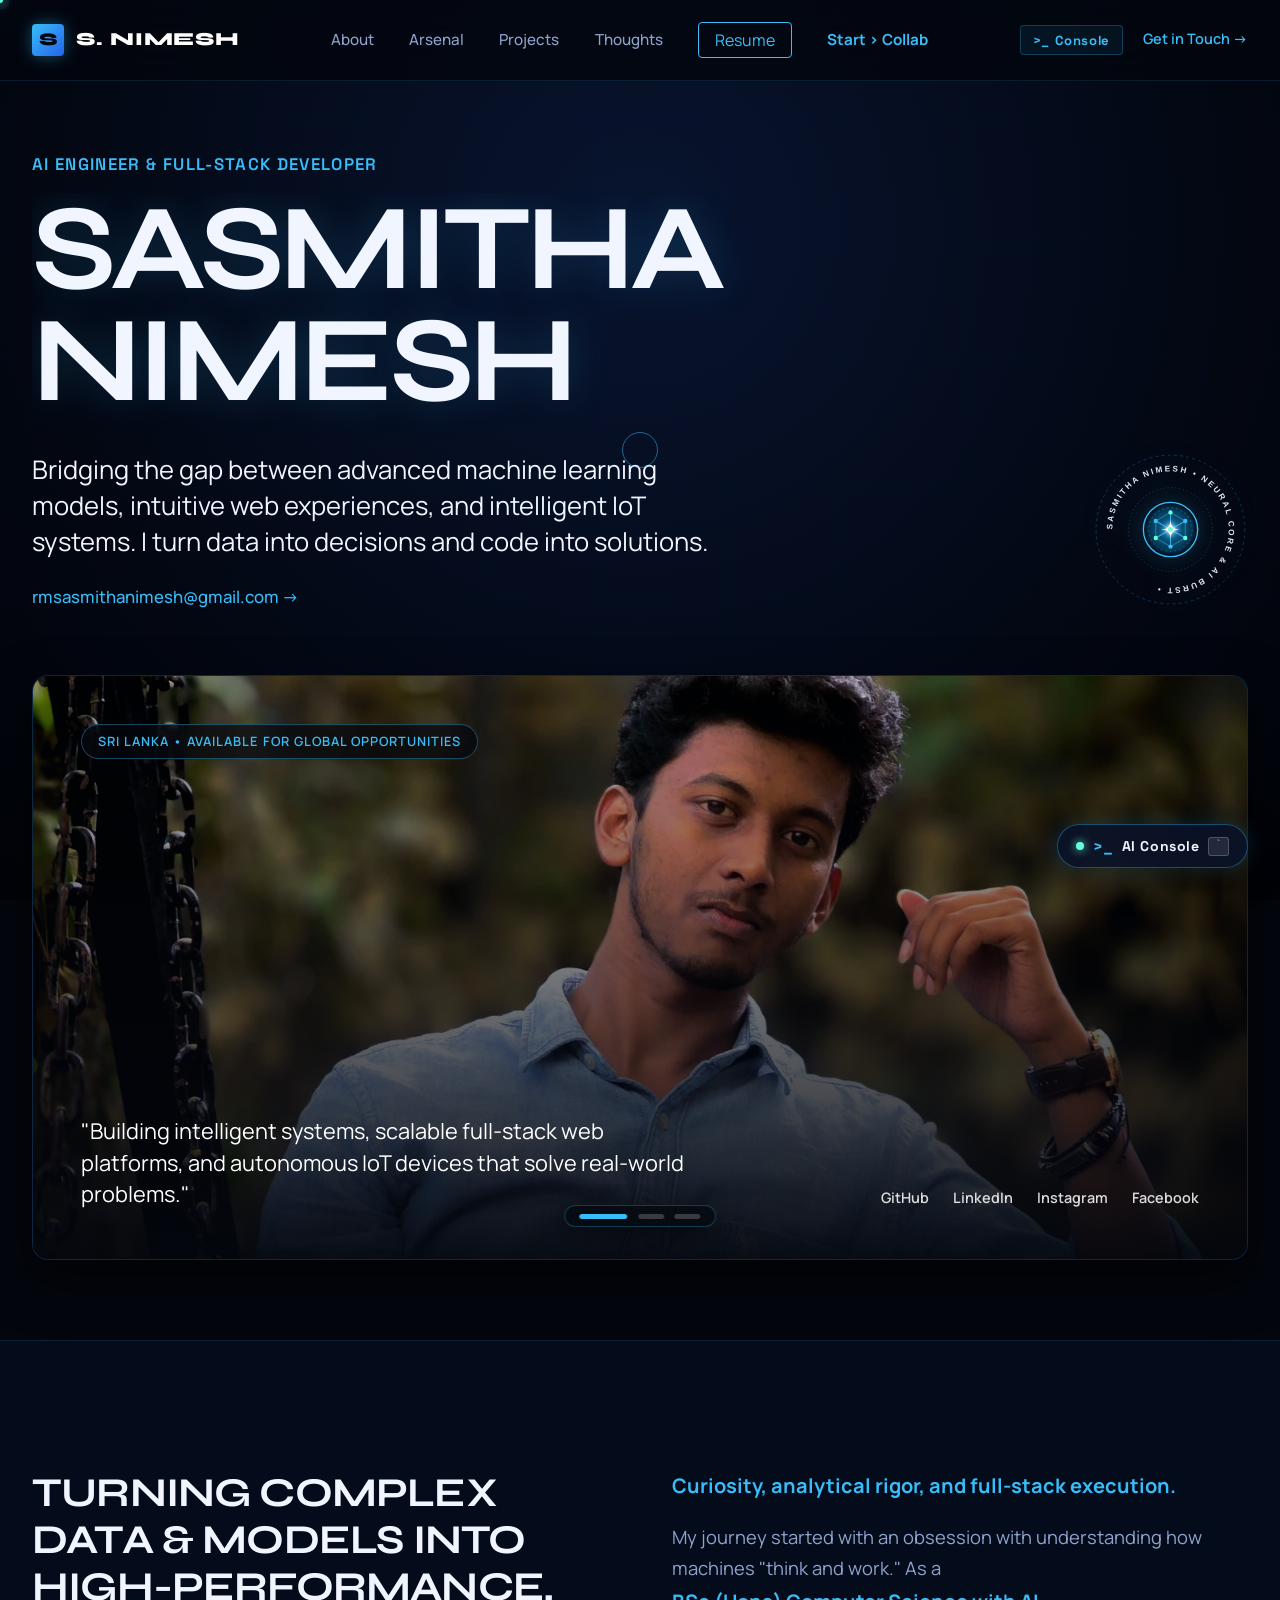
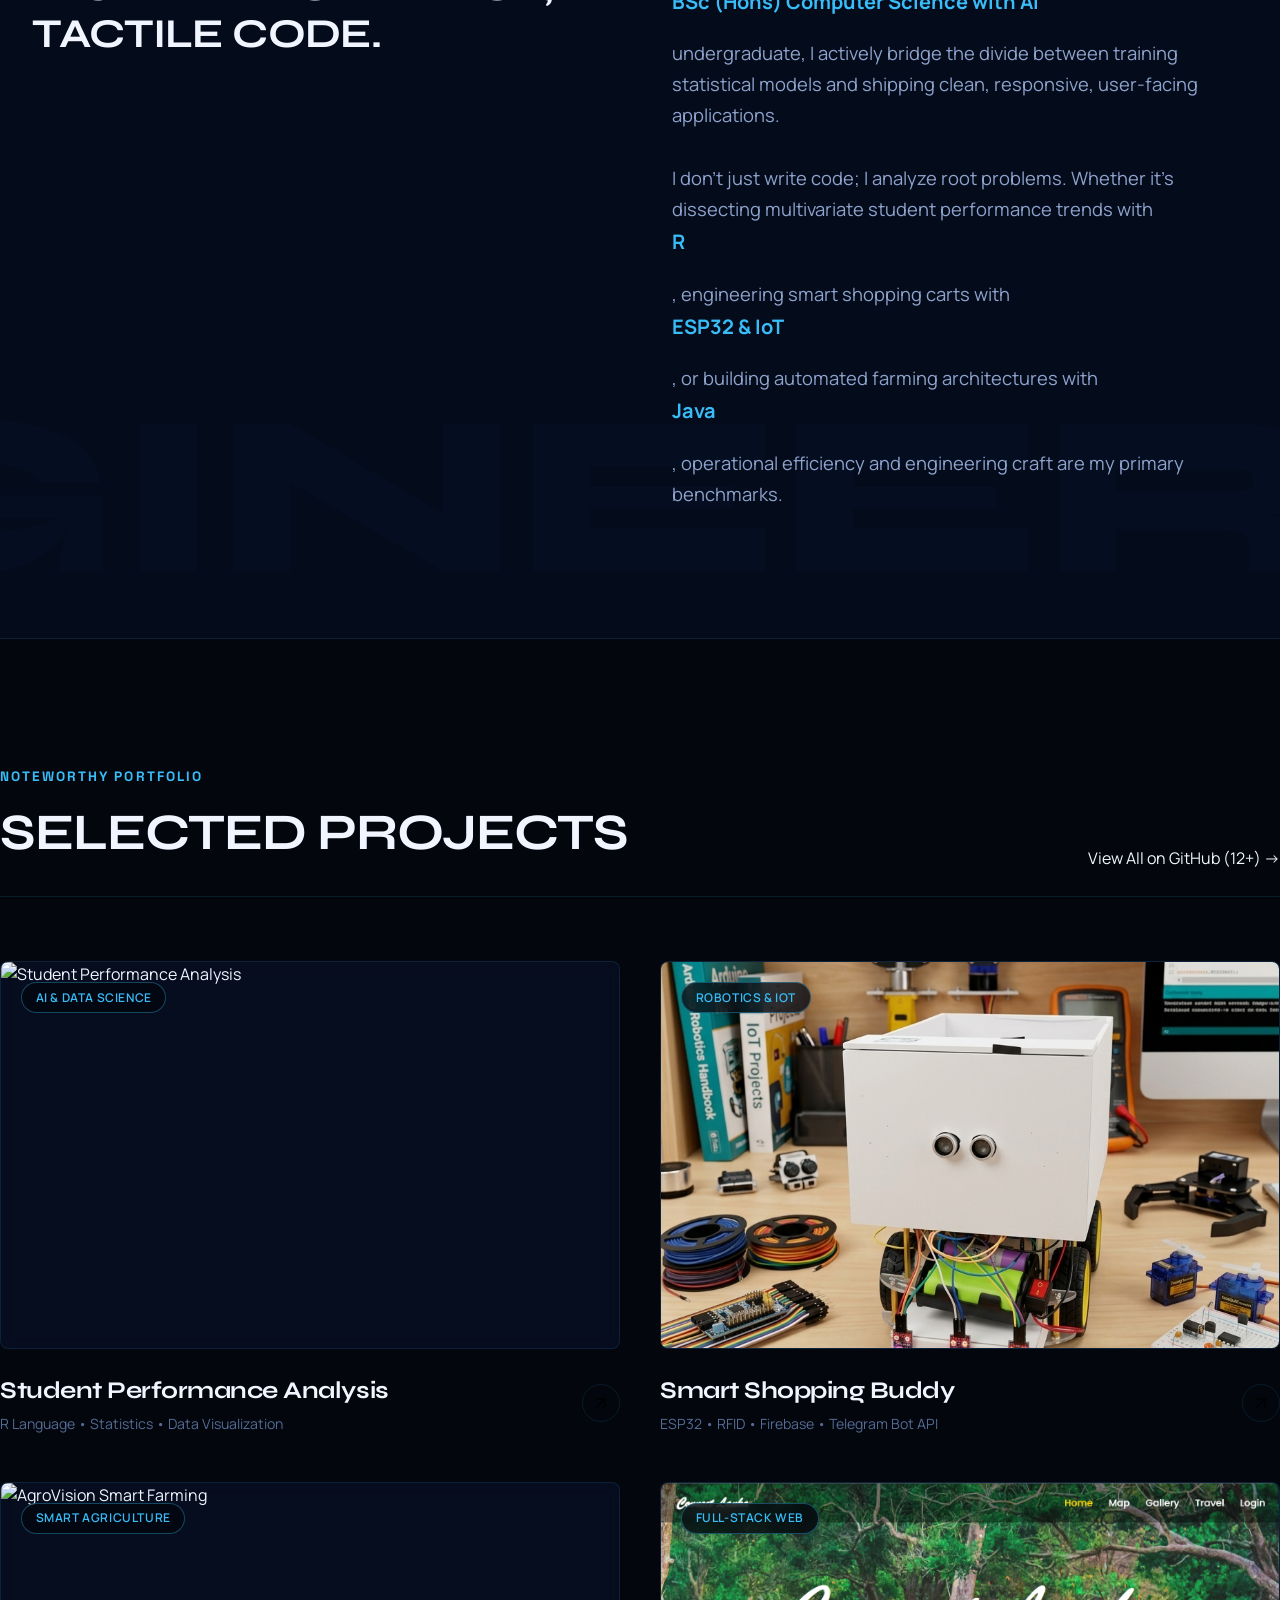
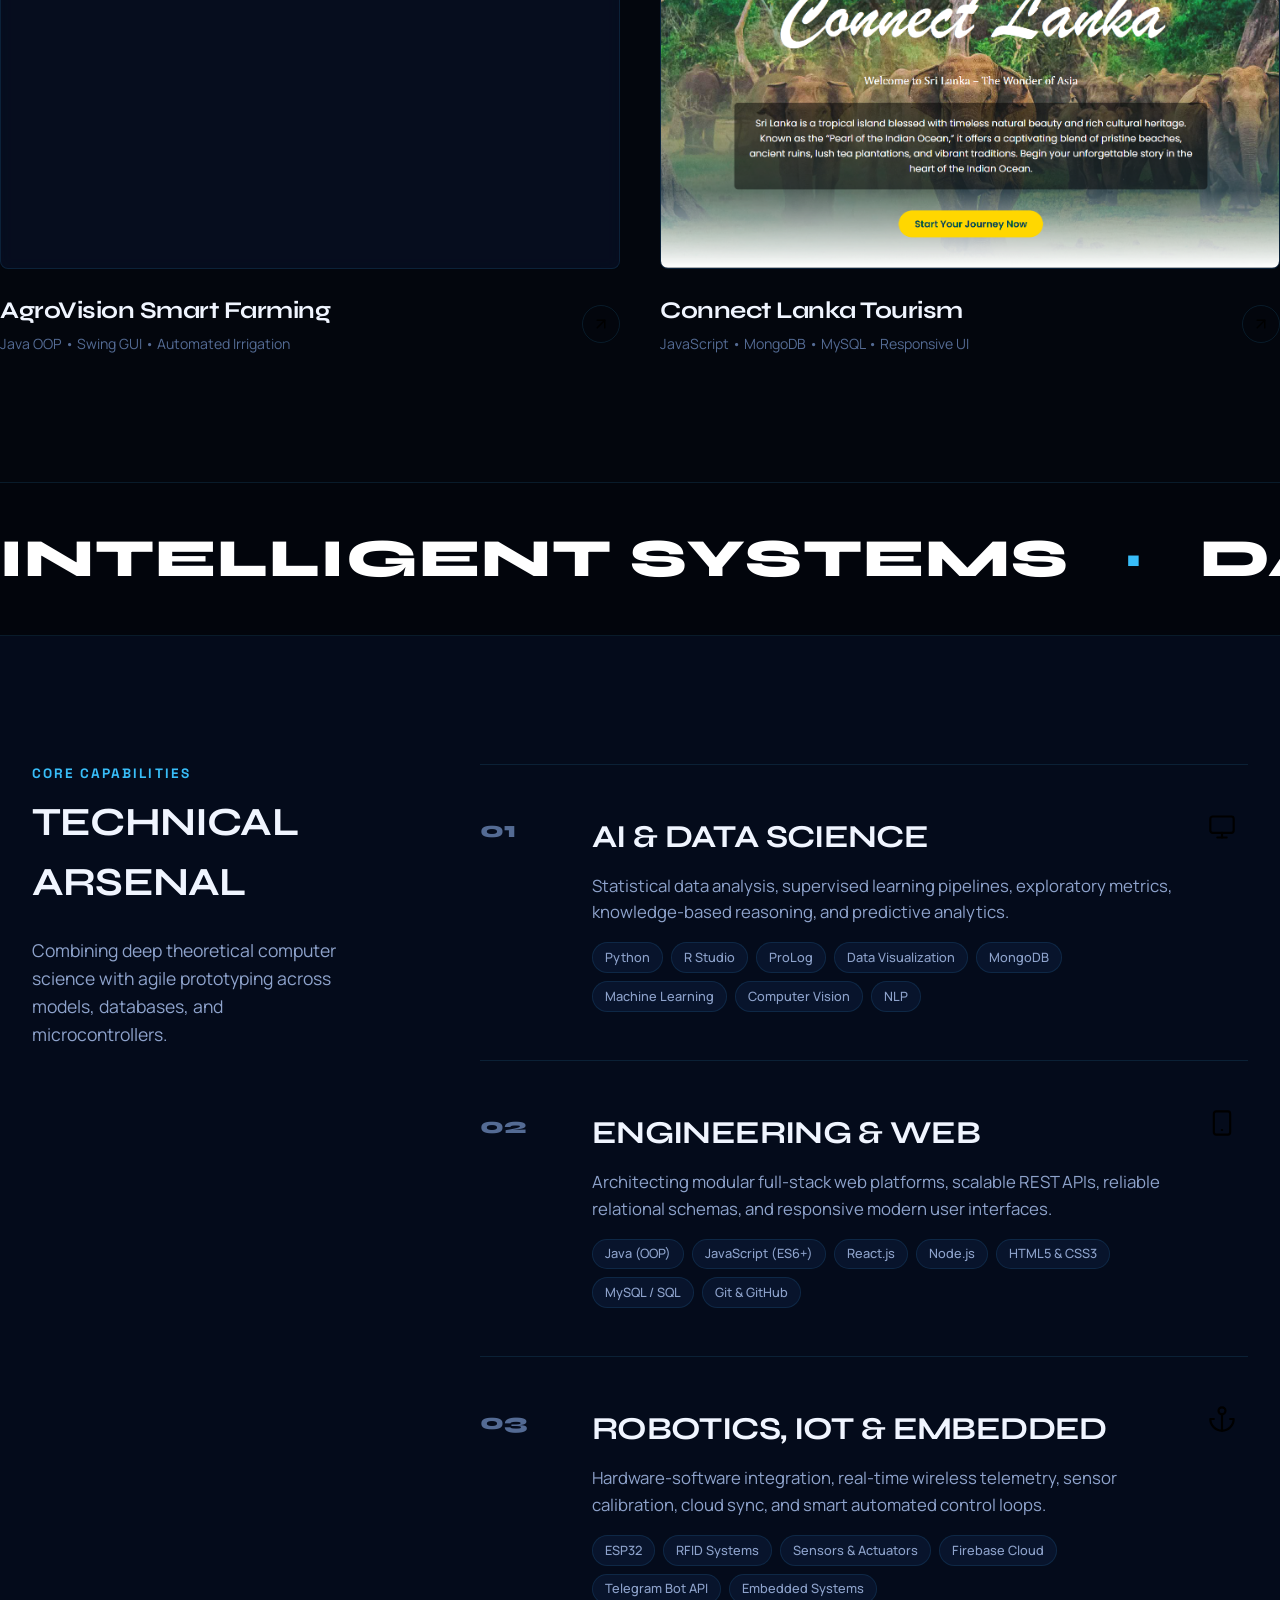
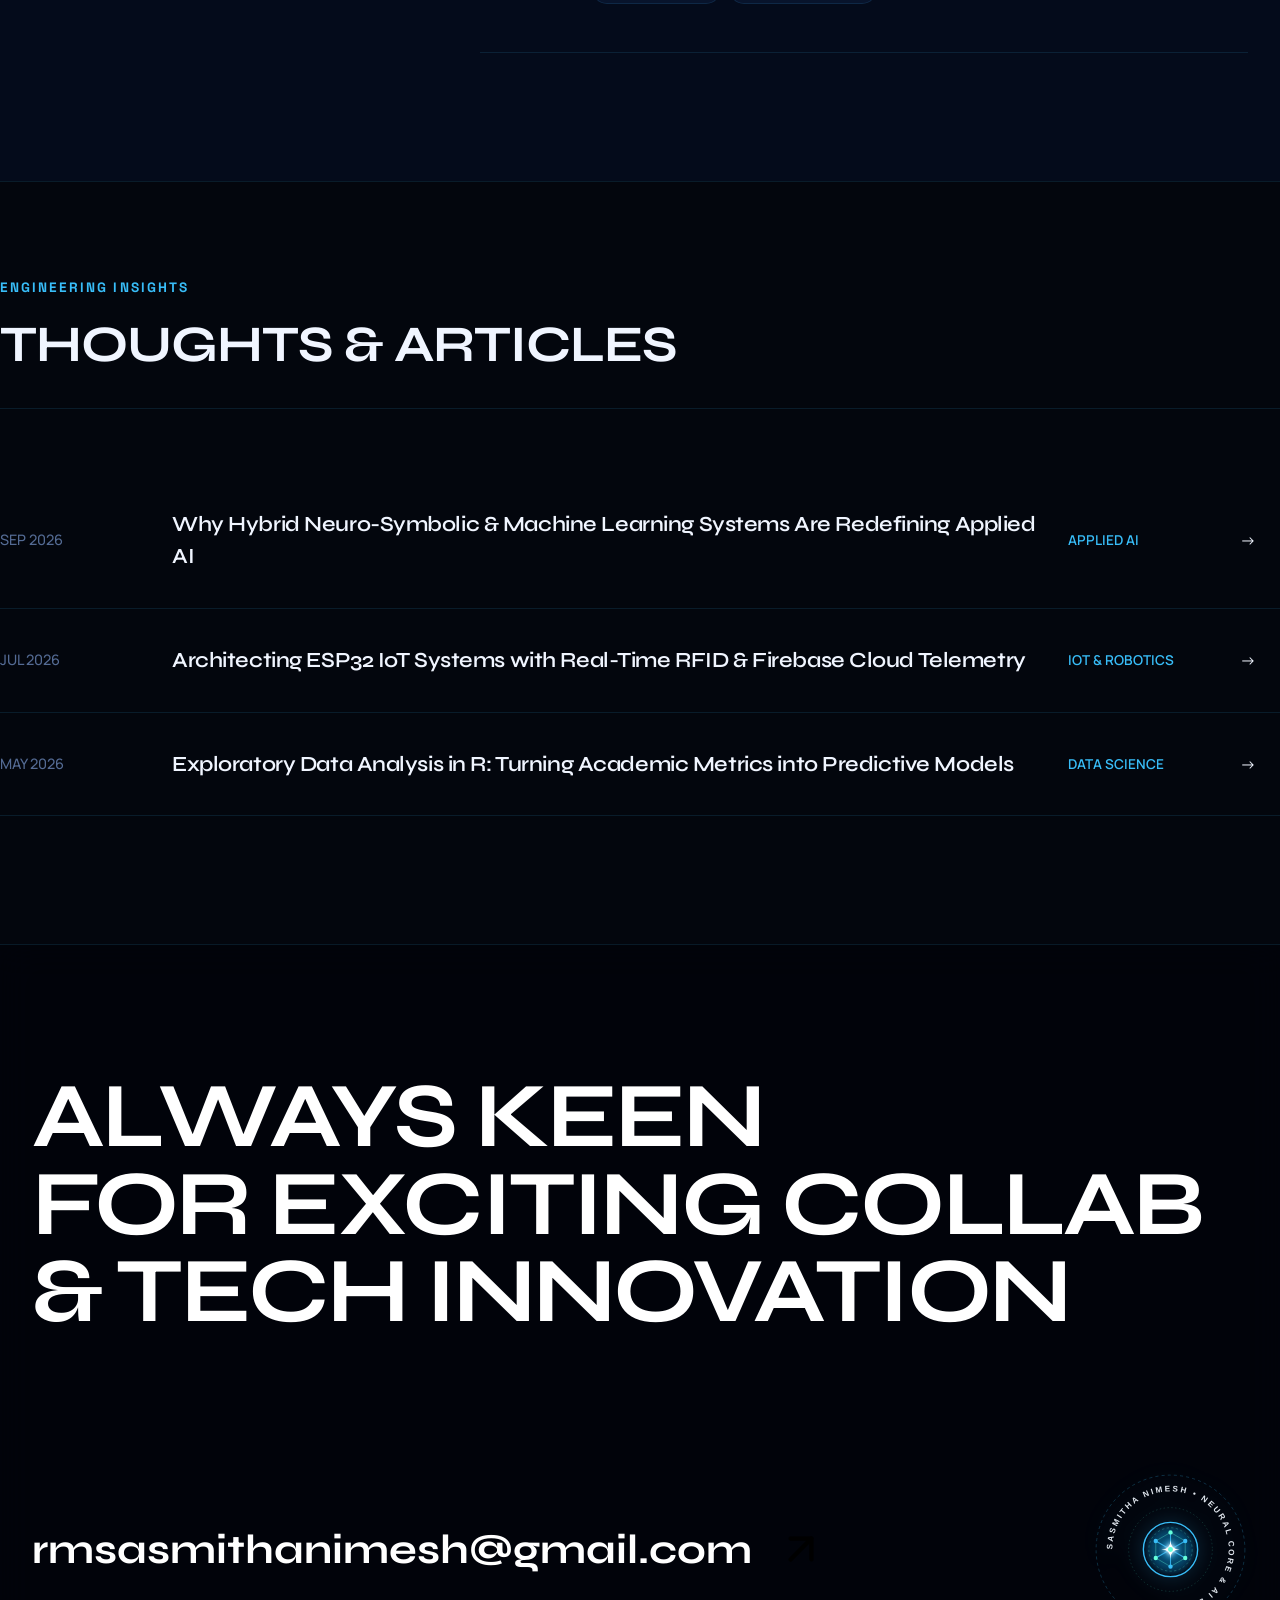
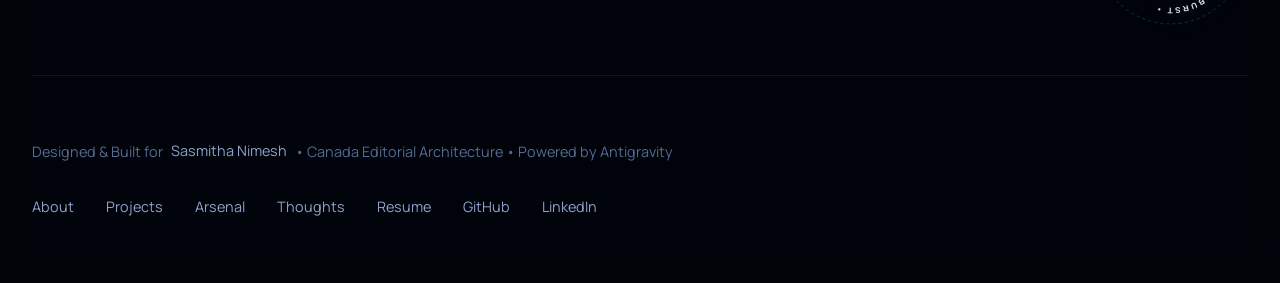
==== commit b9307715: "Add Interactive AI & Developer Console Terminal with CLI commands and Q&A" ====
--- a/index.html
+++ b/index.html
@@ -45,6 +45,10 @@
       </nav>
 
       <div class="nav-actions">
+        <button class="nav-terminal-trigger" id="nav-terminal-btn" aria-label="Open Interactive AI Console" title="Press ` or Ctrl+K to open AI Terminal">
+          <span>&gt;_</span> Console
+        </button>
+
         <a href="#contact" class="nav-contact-btn link-draw">
           Get in Touch &rarr;
         </a>
@@ -502,6 +506,68 @@
     </div>
   </div>
 
+  <!-- Floating Interactive AI & Dev Terminal Launcher -->
+  <aside class="terminal-launcher-wrap" aria-label="Terminal Console Launcher">
+    <button class="terminal-launcher-btn" id="terminal-launcher-btn" aria-haspopup="dialog" aria-expanded="false" title="Open AI Terminal (Shortcut: ` or Ctrl+K)">
+      <span class="terminal-launcher-pulse" aria-hidden="true"></span>
+      <span class="terminal-launcher-icon" aria-hidden="true">&gt;_</span>
+      <span class="terminal-launcher-label">AI Console</span>
+      <span class="terminal-launcher-kbd" aria-hidden="true">`</span>
+    </button>
+  </aside>
+
+  <!-- Interactive AI Developer Terminal Modal -->
+  <div class="ai-terminal-backdrop" id="ai-terminal-modal" role="dialog" aria-modal="true" aria-labelledby="terminal-title" aria-hidden="true">
+    <div class="ai-terminal-window">
+      <!-- Terminal Header -->
+      <div class="terminal-header">
+        <div class="terminal-controls">
+          <button class="term-btn term-close" id="term-close-btn" aria-label="Close Terminal" title="Close (Esc)"></button>
+          <button class="term-btn term-minimize" id="term-min-btn" aria-label="Minimize Terminal" title="Minimize"></button>
+          <button class="term-btn term-maximize" id="term-max-btn" aria-label="Maximize Terminal" title="Toggle Fullscreen"></button>
+        </div>
+        <div class="terminal-title" id="terminal-title">
+          <span class="term-title-icon">⚡</span>
+          <span>sasmitha@neural-core:~$ (Interactive AI Console)</span>
+        </div>
+        <div class="terminal-badge">
+          <span class="term-status-dot"></span>
+          <span>v2.5 • ONLINE</span>
+        </div>
+      </div>
+
+      <!-- Quick Action Chips for Fast Command Insertion -->
+      <div class="terminal-quick-chips" aria-label="Quick Commands">
+        <span class="quick-chip-label">Quick:</span>
+        <button class="term-chip" data-cmd="help">help</button>
+        <button class="term-chip" data-cmd="about">about</button>
+        <button class="term-chip" data-cmd="skills">skills</button>
+        <button class="term-chip" data-cmd="projects">projects</button>
+        <button class="term-chip" data-cmd="contact">contact</button>
+        <button class="term-chip" data-cmd="blast">blast</button>
+        <button class="term-chip" data-cmd="matrix">matrix</button>
+        <button class="term-chip" data-cmd="hire">hire</button>
+        <button class="term-chip" data-cmd="clear">clear</button>
+      </div>
+
+      <!-- Terminal Output Scroll Area -->
+      <div class="terminal-body" id="terminal-output" tabindex="0" role="log" aria-live="polite">
+        <!-- Welcoming banner rendered via JS -->
+      </div>
+
+      <!-- Command Input Prompt -->
+      <form class="terminal-input-bar" id="terminal-form" autocomplete="off">
+        <label for="terminal-input" class="term-prompt">
+          <span class="prompt-user">guest</span><span class="prompt-at">@</span><span class="prompt-host">sasmitha.ai</span><span class="prompt-path">:~$</span>
+        </label>
+        <div class="term-input-wrapper">
+          <input type="text" id="terminal-input" class="term-input" placeholder="Type a command or ask a question (e.g. 'skills', 'about')..." autocomplete="off" spellcheck="false" />
+        </div>
+        <button type="submit" class="term-send-btn" aria-label="Run Command">Run ↵</button>
+      </form>
+    </div>
+  </div>
+
   <!-- Scripts -->
   <script src="js/main.js"></script>
 </body>
--- a/css/style.css
+++ b/css/style.css
@@ -1382,3 +1382,509 @@
     border-color: #38bdf8;
   }
 }
+
+/* ==========================================================================
+   Interactive AI & Developer Console Terminal Styles
+   ========================================================================== */
+
+/* Nav Console Trigger Button */
+.nav-terminal-trigger {
+  background: rgba(56, 189, 248, 0.08);
+  border: 1px solid rgba(56, 189, 248, 0.25);
+  color: #38bdf8;
+  font-family: var(--font-heading), monospace;
+  font-size: 0.82rem;
+  font-weight: 700;
+  padding: 0.35rem 0.75rem;
+  border-radius: var(--radius-sm);
+  cursor: pointer;
+  letter-spacing: 0.05em;
+  transition: all 0.25s ease;
+  display: inline-flex;
+  align-items: center;
+  gap: 0.35rem;
+}
+
+.nav-terminal-trigger:hover {
+  background: rgba(56, 189, 248, 0.2);
+  border-color: #38bdf8;
+  color: #ffffff;
+  box-shadow: 0 0 15px rgba(56, 189, 248, 0.4);
+  transform: translateY(-1px);
+}
+
+/* Floating Terminal Launcher Pill */
+.terminal-launcher-wrap {
+  position: fixed;
+  bottom: 2rem;
+  right: 2rem;
+  z-index: 998;
+}
+
+.terminal-launcher-btn {
+  display: flex;
+  align-items: center;
+  gap: 0.55rem;
+  background: rgba(8, 18, 40, 0.88);
+  backdrop-filter: blur(16px);
+  -webkit-backdrop-filter: blur(16px);
+  border: 1px solid rgba(56, 189, 248, 0.35);
+  color: #f0f5ff;
+  padding: 0.65rem 1.15rem;
+  border-radius: var(--radius-full);
+  cursor: pointer;
+  box-shadow: 0 8px 32px rgba(0, 0, 0, 0.6), 0 0 20px rgba(56, 189, 248, 0.22);
+  transition: all 0.3s cubic-bezier(0.16, 1, 0.3, 1);
+  font-family: var(--font-heading), monospace;
+}
+
+.terminal-launcher-btn:hover {
+  background: rgba(13, 27, 58, 0.95);
+  border-color: #64ffda;
+  transform: translateY(-3px) scale(1.03);
+  box-shadow: 0 12px 36px rgba(0, 0, 0, 0.75), 0 0 28px rgba(100, 255, 218, 0.35);
+}
+
+.terminal-launcher-pulse {
+  width: 8px;
+  height: 8px;
+  border-radius: 50%;
+  background: #64ffda;
+  box-shadow: 0 0 10px #64ffda;
+  animation: pulseDot 2s infinite ease-in-out;
+}
+
+@keyframes pulseDot {
+  0%, 100% { opacity: 1; transform: scale(1); }
+  50% { opacity: 0.4; transform: scale(0.8); }
+}
+
+.terminal-launcher-icon {
+  color: #38bdf8;
+  font-weight: 800;
+  font-size: 1rem;
+}
+
+.terminal-launcher-label {
+  font-size: 0.88rem;
+  font-weight: 700;
+  letter-spacing: 0.04em;
+}
+
+.terminal-launcher-kbd {
+  font-size: 0.75rem;
+  background: rgba(255, 255, 255, 0.1);
+  border: 1px solid rgba(255, 255, 255, 0.2);
+  color: var(--text-muted);
+  padding: 0.1rem 0.35rem;
+  border-radius: 3px;
+  font-family: monospace;
+}
+
+/* Modal Backdrop */
+.ai-terminal-backdrop {
+  position: fixed;
+  inset: 0;
+  background: rgba(3, 6, 13, 0.78);
+  backdrop-filter: blur(14px);
+  -webkit-backdrop-filter: blur(14px);
+  z-index: 10000;
+  display: flex;
+  align-items: center;
+  justify-content: center;
+  padding: 1.5rem;
+  opacity: 0;
+  pointer-events: none;
+  transition: opacity 0.3s cubic-bezier(0.16, 1, 0.3, 1);
+}
+
+.ai-terminal-backdrop.active {
+  opacity: 1;
+  pointer-events: auto;
+}
+
+/* Terminal Window Container */
+.ai-terminal-window {
+  width: 100%;
+  max-width: 860px;
+  height: 580px;
+  max-height: 88vh;
+  background: rgba(6, 12, 26, 0.96);
+  border: 1px solid rgba(56, 189, 248, 0.3);
+  border-radius: 12px;
+  box-shadow: 0 25px 70px rgba(0, 0, 0, 0.85), 0 0 45px rgba(56, 189, 248, 0.18);
+  display: flex;
+  flex-direction: column;
+  overflow: hidden;
+  transform: scale(0.95) translateY(15px);
+  transition: transform 0.35s cubic-bezier(0.34, 1.56, 0.64, 1), max-width 0.3s ease, height 0.3s ease;
+  font-family: 'Space Grotesk', 'Courier New', Courier, monospace;
+}
+
+.ai-terminal-backdrop.active .ai-terminal-window {
+  transform: scale(1) translateY(0);
+}
+
+.ai-terminal-window.is-maximized {
+  max-width: 96vw;
+  height: 92vh;
+  max-height: 92vh;
+}
+
+/* Terminal Header */
+.terminal-header {
+  height: 44px;
+  min-height: 44px;
+  background: rgba(13, 27, 58, 0.65);
+  border-bottom: 1px solid rgba(56, 189, 248, 0.15);
+  display: flex;
+  align-items: center;
+  justify-content: space-between;
+  padding: 0 1rem;
+  user-select: none;
+}
+
+.terminal-controls {
+  display: flex;
+  align-items: center;
+  gap: 8px;
+}
+
+.term-btn {
+  width: 12px;
+  height: 12px;
+  border-radius: 50%;
+  border: none;
+  cursor: pointer;
+  padding: 0;
+  transition: transform 0.2s ease, opacity 0.2s ease;
+}
+
+.term-btn:hover {
+  transform: scale(1.15);
+}
+
+.term-close {
+  background: #ff5f56;
+}
+
+.term-minimize {
+  background: #ffbd2e;
+}
+
+.term-maximize {
+  background: #27c93f;
+}
+
+.terminal-title {
+  display: flex;
+  align-items: center;
+  gap: 0.5rem;
+  color: var(--text-muted);
+  font-size: 0.82rem;
+  font-weight: 600;
+  letter-spacing: 0.03em;
+}
+
+.term-title-icon {
+  color: #38bdf8;
+  font-size: 0.9rem;
+}
+
+.terminal-badge {
+  display: flex;
+  align-items: center;
+  gap: 0.4rem;
+  font-size: 0.72rem;
+  font-weight: 700;
+  letter-spacing: 0.05em;
+  color: #64ffda;
+  background: rgba(100, 255, 218, 0.08);
+  padding: 0.2rem 0.55rem;
+  border-radius: var(--radius-full);
+  border: 1px solid rgba(100, 255, 218, 0.2);
+}
+
+.term-status-dot {
+  width: 6px;
+  height: 6px;
+  border-radius: 50%;
+  background: #64ffda;
+  box-shadow: 0 0 6px #64ffda;
+}
+
+/* Quick Chips Toolbar */
+.terminal-quick-chips {
+  display: flex;
+  align-items: center;
+  gap: 0.4rem;
+  padding: 0.5rem 1rem;
+  background: rgba(3, 8, 20, 0.55);
+  border-bottom: 1px solid rgba(56, 189, 248, 0.08);
+  overflow-x: auto;
+  scrollbar-width: none;
+}
+
+.terminal-quick-chips::-webkit-scrollbar {
+  display: none;
+}
+
+.quick-chip-label {
+  font-size: 0.74rem;
+  color: var(--text-dim);
+  font-weight: 600;
+  margin-right: 0.2rem;
+  text-transform: uppercase;
+}
+
+.term-chip {
+  background: rgba(56, 189, 248, 0.08);
+  border: 1px solid rgba(56, 189, 248, 0.2);
+  color: #8ea3cc;
+  font-family: inherit;
+  font-size: 0.75rem;
+  padding: 0.2rem 0.6rem;
+  border-radius: 4px;
+  cursor: pointer;
+  white-space: nowrap;
+  transition: all 0.2s ease;
+}
+
+.term-chip:hover {
+  background: rgba(56, 189, 248, 0.2);
+  border-color: #38bdf8;
+  color: #ffffff;
+}
+
+/* Terminal Output Scroll Area */
+.terminal-body {
+  flex: 1;
+  overflow-y: auto;
+  padding: 1.25rem;
+  color: #e2e8f0;
+  font-size: 0.9rem;
+  line-height: 1.6;
+  scroll-behavior: smooth;
+  outline: none;
+  scrollbar-width: thin;
+  scrollbar-color: rgba(56, 189, 248, 0.25) transparent;
+}
+
+.terminal-body::-webkit-scrollbar {
+  width: 6px;
+}
+
+.terminal-body::-webkit-scrollbar-thumb {
+  background: rgba(56, 189, 248, 0.25);
+  border-radius: 3px;
+}
+
+/* Output Typography & Syntax Elements */
+.term-line {
+  margin-bottom: 0.45rem;
+  word-break: break-word;
+}
+
+.term-banner-ascii {
+  color: #38bdf8;
+  font-weight: 800;
+  font-family: monospace;
+  font-size: 0.75rem;
+  line-height: 1.15;
+  margin-bottom: 1rem;
+  text-shadow: 0 0 10px rgba(56, 189, 248, 0.4);
+  white-space: pre;
+}
+
+.term-tag-cyan {
+  color: #38bdf8;
+  font-weight: 700;
+}
+
+.term-tag-emerald {
+  color: #64ffda;
+  font-weight: 700;
+}
+
+.term-tag-yellow {
+  color: #fbbf24;
+}
+
+.term-tag-magenta {
+  color: #f43f5e;
+}
+
+.term-tag-muted {
+  color: #8ea3cc;
+}
+
+.term-user-entry {
+  display: flex;
+  align-items: baseline;
+  gap: 0.5rem;
+  color: #ffffff;
+  margin-top: 0.8rem;
+  margin-bottom: 0.35rem;
+  font-weight: 600;
+}
+
+.term-prompt-inline {
+  color: #64ffda;
+  font-weight: 700;
+}
+
+.term-card {
+  background: rgba(13, 27, 58, 0.45);
+  border-left: 3px solid #38bdf8;
+  padding: 0.65rem 0.9rem;
+  margin: 0.5rem 0 0.8rem;
+  border-radius: 0 var(--radius-sm) var(--radius-sm) 0;
+}
+
+.term-card-title {
+  color: #ffffff;
+  font-weight: 700;
+  margin-bottom: 0.2rem;
+  display: flex;
+  justify-content: space-between;
+  align-items: center;
+}
+
+.term-btn-action {
+  background: rgba(56, 189, 248, 0.15);
+  border: 1px solid rgba(56, 189, 248, 0.35);
+  color: #38bdf8;
+  font-family: inherit;
+  font-size: 0.75rem;
+  padding: 0.15rem 0.5rem;
+  border-radius: 3px;
+  cursor: pointer;
+  margin-left: 0.5rem;
+  transition: all 0.2s ease;
+}
+
+.term-btn-action:hover {
+  background: #38bdf8;
+  color: #03060d;
+}
+
+.term-table {
+  width: 100%;
+  border-collapse: collapse;
+  margin: 0.5rem 0;
+  font-size: 0.85rem;
+}
+
+.term-table td {
+  padding: 0.25rem 0.5rem;
+  vertical-align: top;
+}
+
+.term-table td:first-child {
+  color: #64ffda;
+  font-weight: 700;
+  width: 140px;
+  white-space: nowrap;
+}
+
+/* Terminal Input Bar */
+.terminal-input-bar {
+  display: flex;
+  align-items: center;
+  gap: 0.6rem;
+  background: rgba(13, 27, 58, 0.55);
+  border-top: 1px solid rgba(56, 189, 248, 0.18);
+  padding: 0.65rem 1rem;
+}
+
+.term-prompt {
+  display: flex;
+  align-items: center;
+  white-space: nowrap;
+  font-size: 0.85rem;
+  font-weight: 700;
+  user-select: none;
+}
+
+.prompt-user {
+  color: #64ffda;
+}
+
+.prompt-at {
+  color: #8ea3cc;
+}
+
+.prompt-host {
+  color: #38bdf8;
+}
+
+.prompt-path {
+  color: #e2e8f0;
+  margin-left: 2px;
+}
+
+.term-input-wrapper {
+  flex: 1;
+}
+
+.term-input {
+  width: 100%;
+  background: transparent;
+  border: none;
+  outline: none;
+  color: #ffffff;
+  font-family: inherit;
+  font-size: 0.92rem;
+  caret-color: #64ffda;
+}
+
+.term-input::placeholder {
+  color: rgba(142, 163, 204, 0.45);
+  font-size: 0.84rem;
+}
+
+.term-send-btn {
+  background: rgba(56, 189, 248, 0.15);
+  border: 1px solid rgba(56, 189, 248, 0.3);
+  color: #38bdf8;
+  font-family: inherit;
+  font-size: 0.8rem;
+  font-weight: 700;
+  padding: 0.35rem 0.75rem;
+  border-radius: var(--radius-sm);
+  cursor: pointer;
+  transition: all 0.2s ease;
+}
+
+.term-send-btn:hover {
+  background: #38bdf8;
+  color: #03060d;
+}
+
+/* Matrix Mode Canvas inside Terminal */
+.term-matrix-canvas {
+  display: block;
+  width: 100%;
+  height: 200px;
+  border-radius: 4px;
+  background: #010804;
+  margin: 0.5rem 0;
+}
+
+@media (max-width: 768px) {
+  .terminal-launcher-wrap {
+    bottom: 1.25rem;
+    right: 1.25rem;
+  }
+  .terminal-launcher-kbd {
+    display: none;
+  }
+  .ai-terminal-window {
+    height: 90vh;
+    max-height: 90vh;
+  }
+  .prompt-host, .prompt-path {
+    display: none;
+  }
+}
+
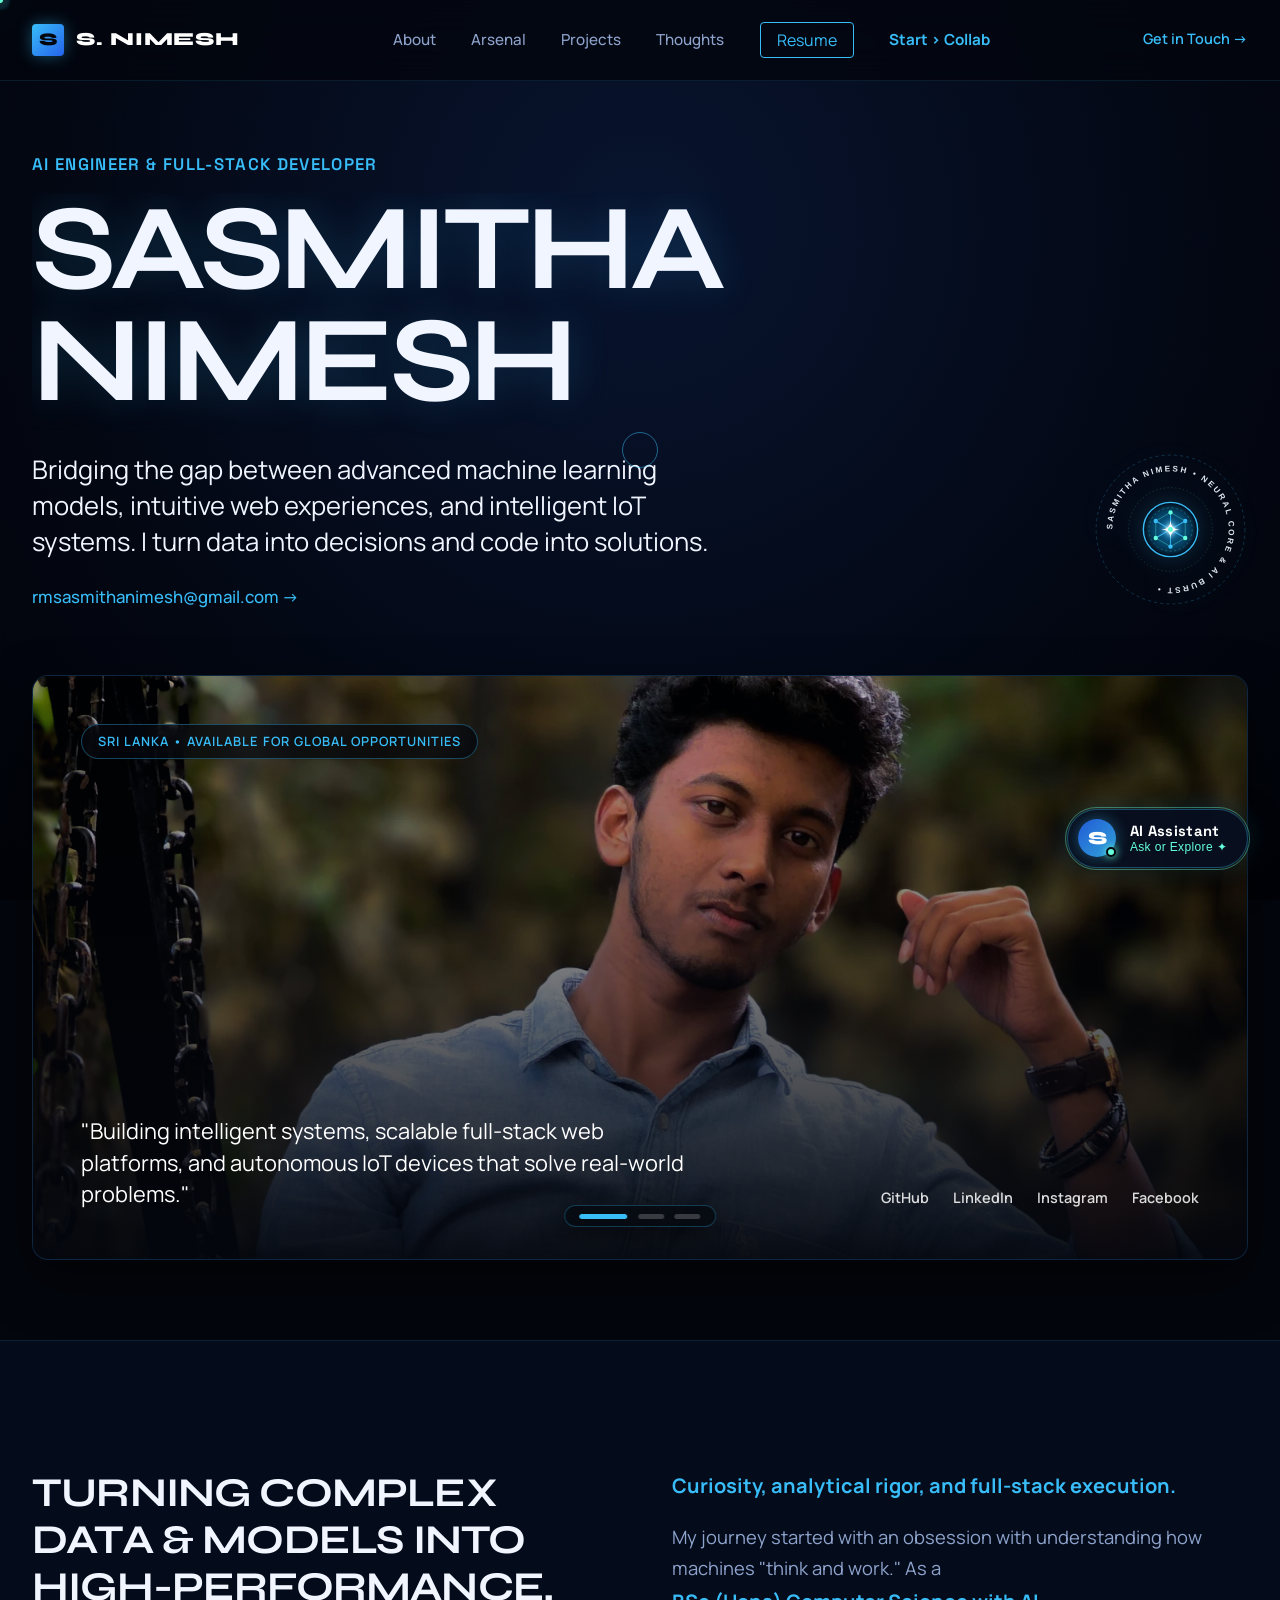
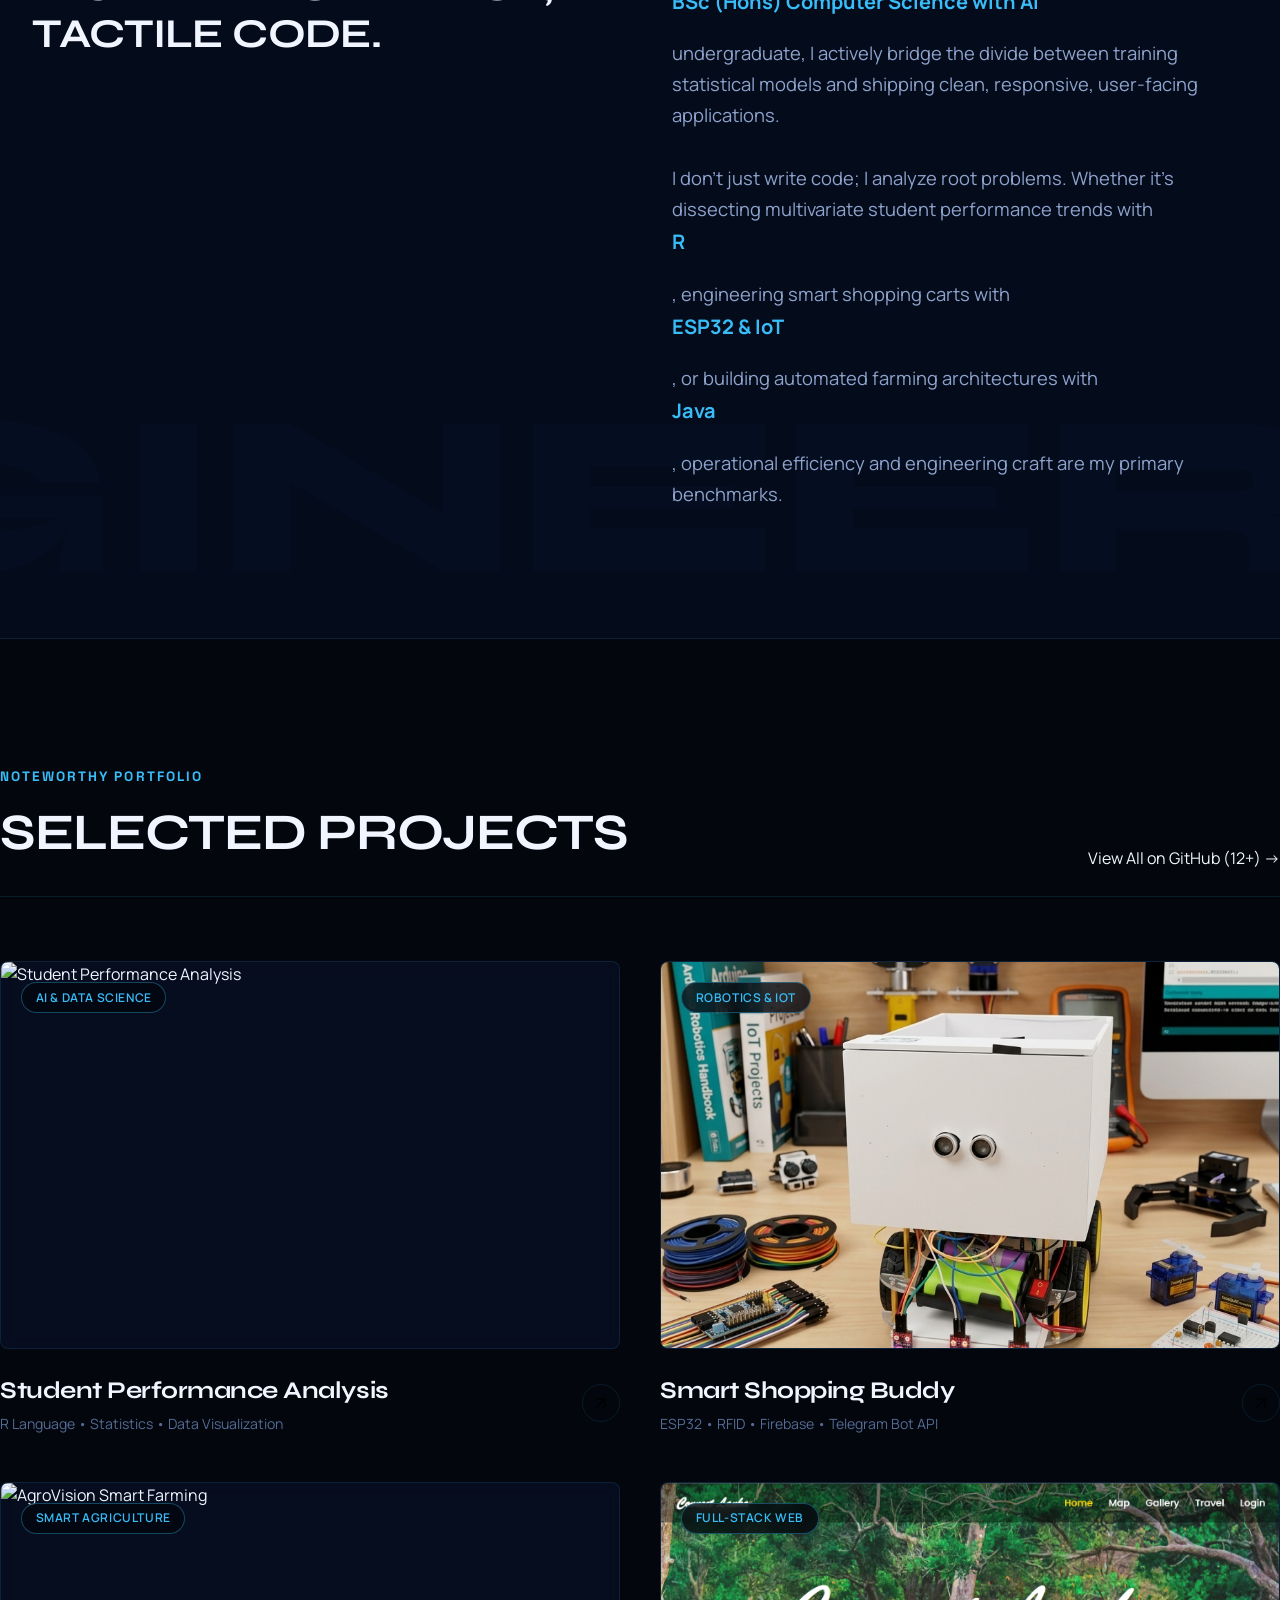
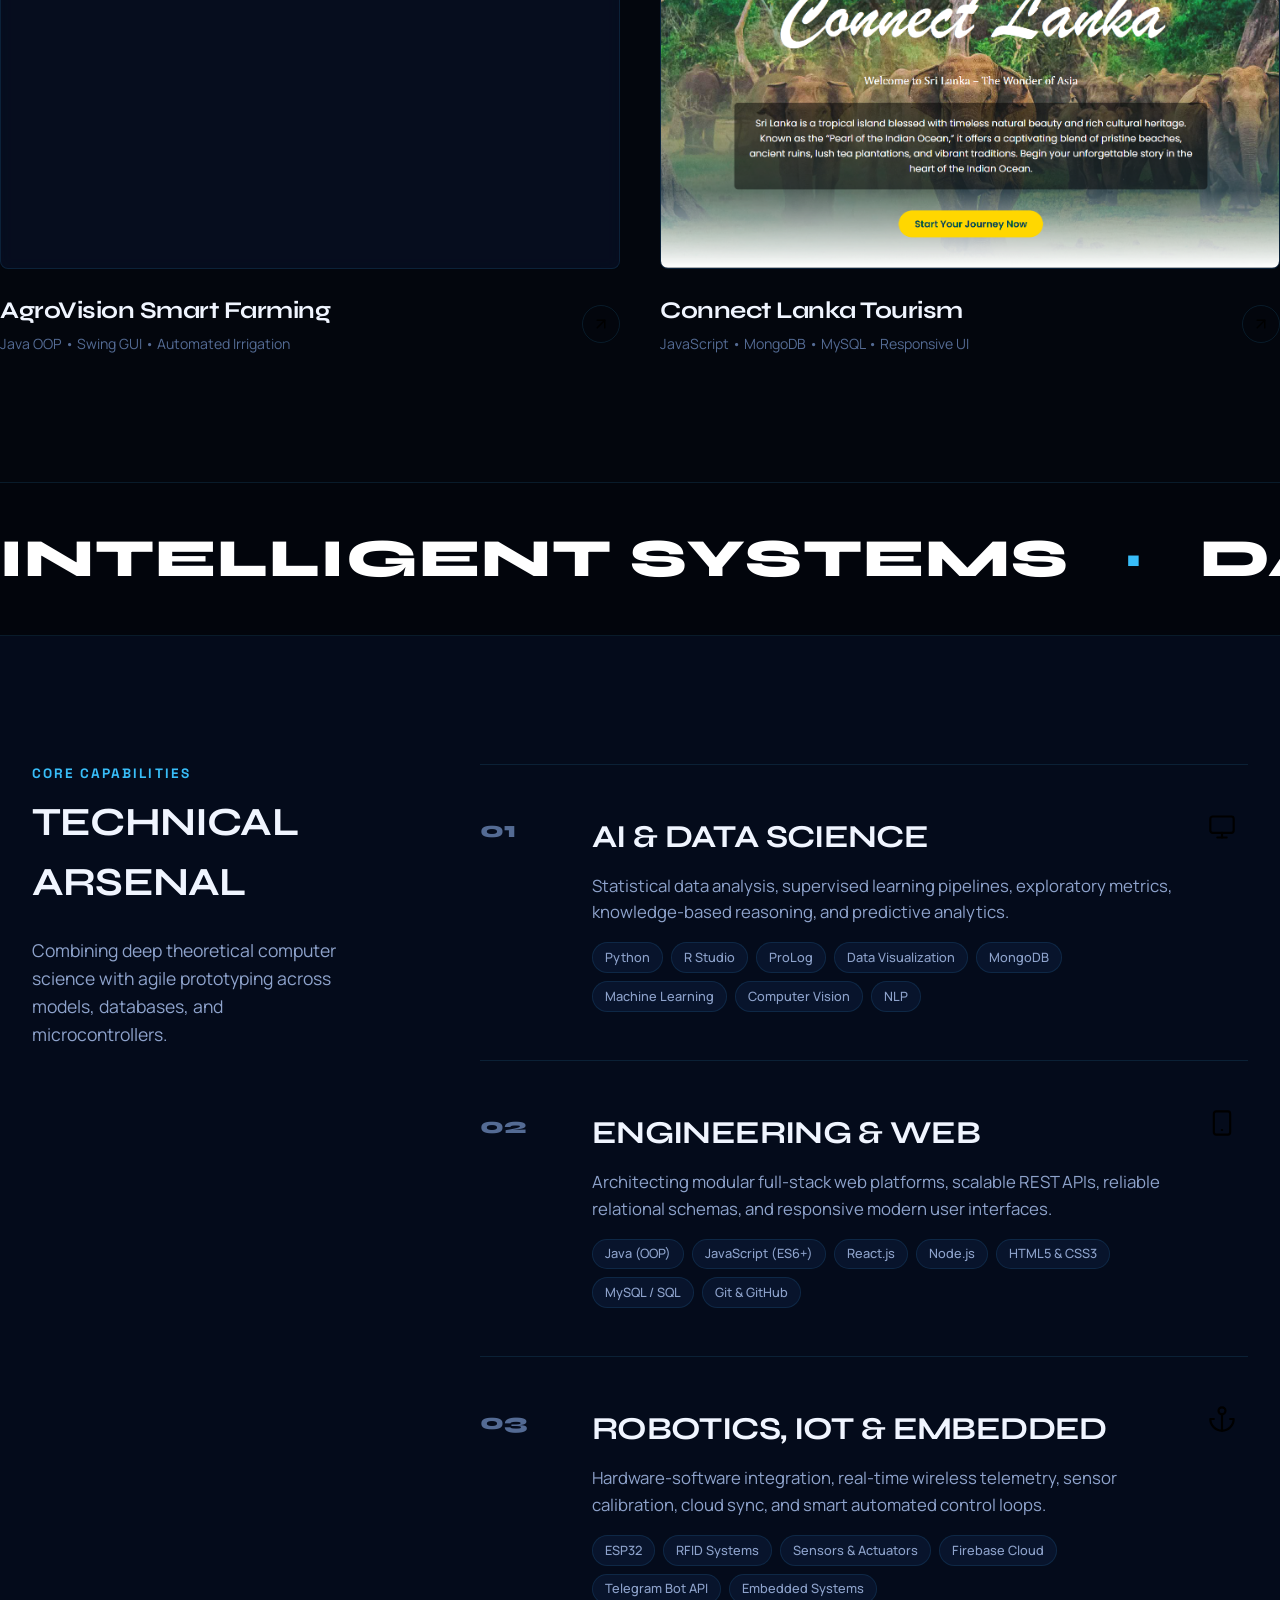
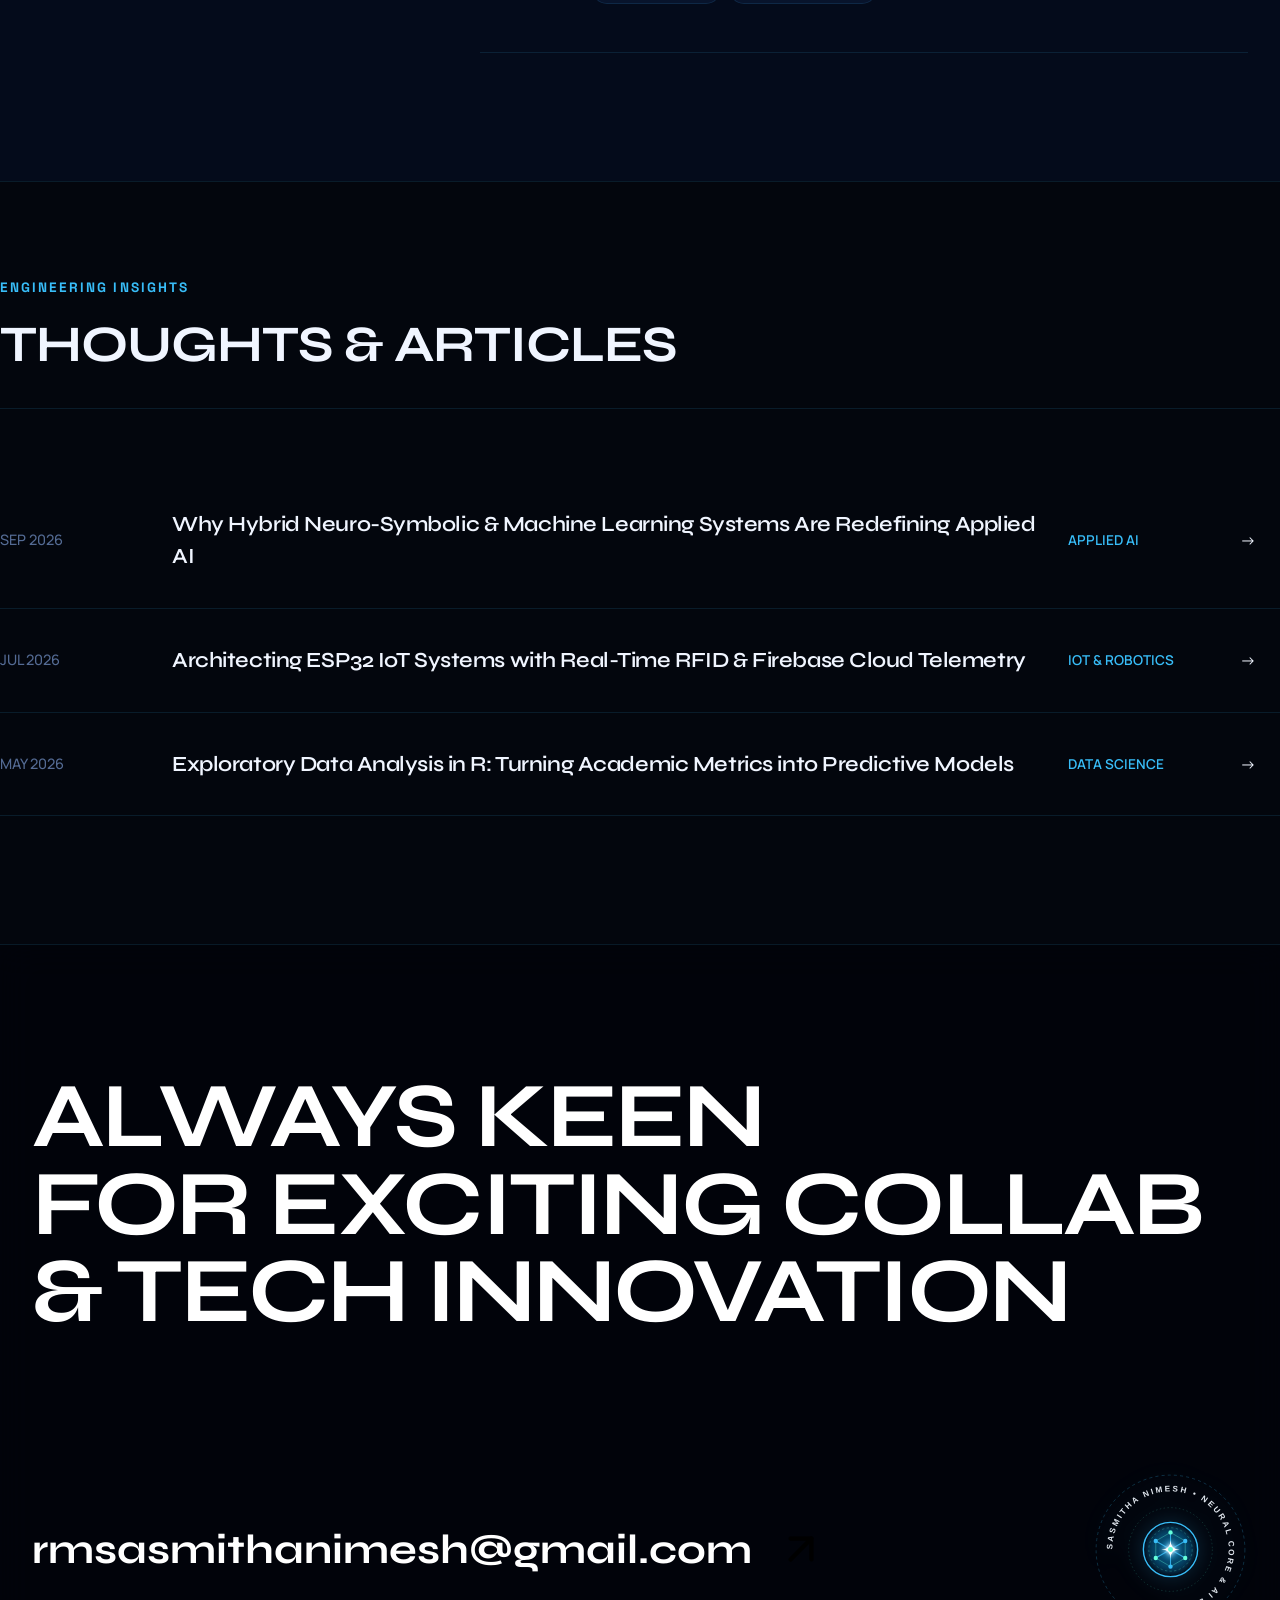
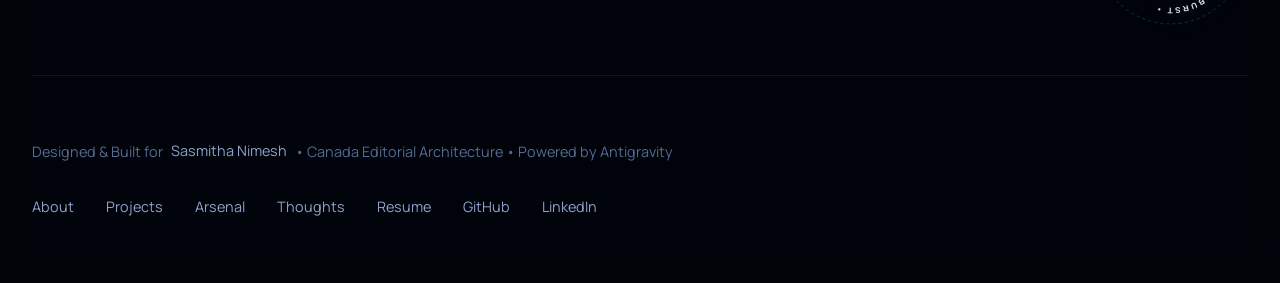
==== commit 10c69e83: "Redesign AI Assistant: sleek floating corner widget matching web aesthetic with interactive options " ====
--- a/index.html
+++ b/index.html
@@ -45,10 +45,6 @@
       </nav>
 
       <div class="nav-actions">
-        <button class="nav-terminal-trigger" id="nav-terminal-btn" aria-label="Open Interactive AI Console" title="Press ` or Ctrl+K to open AI Terminal">
-          <span>&gt;_</span> Console
-        </button>
-
         <a href="#contact" class="nav-contact-btn link-draw">
           Get in Touch &rarr;
         </a>
@@ -506,67 +502,123 @@
     </div>
   </div>
 
-  <!-- Floating Interactive AI & Dev Terminal Launcher -->
-  <aside class="terminal-launcher-wrap" aria-label="Terminal Console Launcher">
-    <button class="terminal-launcher-btn" id="terminal-launcher-btn" aria-haspopup="dialog" aria-expanded="false" title="Open AI Terminal (Shortcut: ` or Ctrl+K)">
-      <span class="terminal-launcher-pulse" aria-hidden="true"></span>
-      <span class="terminal-launcher-icon" aria-hidden="true">&gt;_</span>
-      <span class="terminal-launcher-label">AI Console</span>
-      <span class="terminal-launcher-kbd" aria-hidden="true">`</span>
+  <!-- Floating AI Assistant Launcher FAB -->
+  <aside class="ai-widget-launcher" aria-label="AI Assistant Launcher">
+    <button class="ai-fab-btn" id="ai-fab-btn" aria-haspopup="dialog" aria-expanded="false" aria-controls="ai-assistant-popup" title="Open Sasmitha AI Assistant">
+      <span class="ai-fab-pulse" aria-hidden="true"></span>
+      <div class="ai-fab-avatar">
+        <span class="ai-fab-symbol">S</span>
+        <span class="ai-fab-beacon"></span>
+      </div>
+      <div class="ai-fab-info">
+        <span class="ai-fab-title">AI Assistant</span>
+        <span class="ai-fab-sub">Ask or Explore ✦</span>
+      </div>
     </button>
   </aside>
 
-  <!-- Interactive AI Developer Terminal Modal -->
-  <div class="ai-terminal-backdrop" id="ai-terminal-modal" role="dialog" aria-modal="true" aria-labelledby="terminal-title" aria-hidden="true">
-    <div class="ai-terminal-window">
-      <!-- Terminal Header -->
-      <div class="terminal-header">
-        <div class="terminal-controls">
-          <button class="term-btn term-close" id="term-close-btn" aria-label="Close Terminal" title="Close (Esc)"></button>
-          <button class="term-btn term-minimize" id="term-min-btn" aria-label="Minimize Terminal" title="Minimize"></button>
-          <button class="term-btn term-maximize" id="term-max-btn" aria-label="Maximize Terminal" title="Toggle Fullscreen"></button>
-        </div>
-        <div class="terminal-title" id="terminal-title">
-          <span class="term-title-icon">⚡</span>
-          <span>sasmitha@neural-core:~$ (Interactive AI Console)</span>
-        </div>
-        <div class="terminal-badge">
-          <span class="term-status-dot"></span>
-          <span>v2.5 • ONLINE</span>
-        </div>
-      </div>
-
-      <!-- Quick Action Chips for Fast Command Insertion -->
-      <div class="terminal-quick-chips" aria-label="Quick Commands">
-        <span class="quick-chip-label">Quick:</span>
-        <button class="term-chip" data-cmd="help">help</button>
-        <button class="term-chip" data-cmd="about">about</button>
-        <button class="term-chip" data-cmd="skills">skills</button>
-        <button class="term-chip" data-cmd="projects">projects</button>
-        <button class="term-chip" data-cmd="contact">contact</button>
-        <button class="term-chip" data-cmd="blast">blast</button>
-        <button class="term-chip" data-cmd="matrix">matrix</button>
-        <button class="term-chip" data-cmd="hire">hire</button>
-        <button class="term-chip" data-cmd="clear">clear</button>
-      </div>
-
-      <!-- Terminal Output Scroll Area -->
-      <div class="terminal-body" id="terminal-output" tabindex="0" role="log" aria-live="polite">
-        <!-- Welcoming banner rendered via JS -->
-      </div>
-
-      <!-- Command Input Prompt -->
-      <form class="terminal-input-bar" id="terminal-form" autocomplete="off">
-        <label for="terminal-input" class="term-prompt">
-          <span class="prompt-user">guest</span><span class="prompt-at">@</span><span class="prompt-host">sasmitha.ai</span><span class="prompt-path">:~$</span>
-        </label>
-        <div class="term-input-wrapper">
-          <input type="text" id="terminal-input" class="term-input" placeholder="Type a command or ask a question (e.g. 'skills', 'about')..." autocomplete="off" spellcheck="false" />
-        </div>
-        <button type="submit" class="term-send-btn" aria-label="Run Command">Run ↵</button>
-      </form>
+  <!-- Floating AI Assistant Options & Chat Popup -->
+  <section class="ai-assistant-popup" id="ai-assistant-popup" role="dialog" aria-modal="false" aria-labelledby="ai-popup-title" aria-hidden="true">
+    <!-- Popup Header -->
+    <div class="ai-popup-header">
+      <div class="ai-popup-brand">
+        <div class="ai-popup-avatar">
+          <span>S</span>
+          <span class="ai-popup-dot"></span>
+        </div>
+        <div>
+          <h3 class="ai-popup-title" id="ai-popup-title">Sasmitha AI</h3>
+          <span class="ai-popup-tag">Neural Core &bull; Available</span>
+        </div>
+      </div>
+      <div class="ai-popup-actions">
+        <button class="ai-popup-btn ai-btn-reset" id="ai-reset-btn" title="Reset Conversation" aria-label="Reset Conversation">
+          <svg width="15" height="15" viewBox="0 0 24 24" fill="none" stroke="currentColor" stroke-width="2.5"><path d="M3 12a9 9 0 1 0 9-9 9.75 9.75 0 0 0-6.74 2.74L3 8"/><path d="M3 3v5h5"/></svg>
+        </button>
+        <button class="ai-popup-btn ai-btn-close" id="ai-close-btn" title="Close" aria-label="Close AI Assistant">✕</button>
+      </div>
     </div>
-  </div>
+
+    <!-- Scrollable Chat Stream & Options Body -->
+    <div class="ai-popup-body" id="ai-messages-container" tabindex="0">
+      <!-- AI Welcome Card -->
+      <div class="ai-msg ai-msg-bot animate-fade">
+        <div class="ai-msg-bubble">
+          <p class="ai-msg-greeting">
+            Hello! 👋 I'm <strong>Sasmitha's AI Assistant</strong>.
+          </p>
+          <p class="ai-msg-intro">
+            Trained on Sasmitha's academic background, machine learning models, and engineering projects. Choose an option below or ask me anything!
+          </p>
+        </div>
+      </div>
+
+      <!-- Quick Interactive Options Grid -->
+      <div class="ai-options-section" id="ai-options-grid">
+        <div class="ai-options-label">Recommended Options</div>
+        <div class="ai-options-grid">
+          <button class="ai-opt-card" data-action="projects">
+            <span class="ai-opt-icon">🚀</span>
+            <div class="ai-opt-meta">
+              <strong>Explore Projects</strong>
+              <span>Case studies &amp; live demos</span>
+            </div>
+          </button>
+
+          <button class="ai-opt-card" data-action="skills">
+            <span class="ai-opt-icon">⚡</span>
+            <div class="ai-opt-meta">
+              <strong>Technical Arsenal</strong>
+              <span>AI, Full-Stack &amp; IoT stack</span>
+            </div>
+          </button>
+
+          <button class="ai-opt-card" data-action="resume">
+            <span class="ai-opt-icon">📄</span>
+            <div class="ai-opt-meta">
+              <strong>View Resume</strong>
+              <span>Download PDF directly</span>
+            </div>
+          </button>
+
+          <button class="ai-opt-card" data-action="contact">
+            <span class="ai-opt-icon">📬</span>
+            <div class="ai-opt-meta">
+              <strong>Get in Touch</strong>
+              <span>Email &amp; verified profiles</span>
+            </div>
+          </button>
+
+          <button class="ai-opt-card" data-action="blast">
+            <span class="ai-opt-icon">🌌</span>
+            <div class="ai-opt-meta">
+              <strong>Neural Singularity</strong>
+              <span>Trigger particle explosion</span>
+            </div>
+          </button>
+
+          <button class="ai-opt-card" data-action="hire">
+            <span class="ai-opt-icon">🤝</span>
+            <div class="ai-opt-meta">
+              <strong>Hire / Availability</strong>
+              <span>Global remote &amp; roles</span>
+            </div>
+          </button>
+        </div>
+      </div>
+    </div>
+
+    <!-- Input Bar -->
+    <form class="ai-popup-footer" id="ai-chat-form" autocomplete="off">
+      <input type="text" id="ai-chat-input" class="ai-chat-input" placeholder="Ask about AI, projects, experience..." autocomplete="off" />
+      <button type="submit" class="ai-chat-submit" aria-label="Send Message" title="Send">
+        <svg width="18" height="18" viewBox="0 0 24 24" fill="none" stroke="currentColor" stroke-width="2.5" stroke-linecap="round" stroke-linejoin="round">
+          <line x1="22" y1="2" x2="11" y2="13"></line>
+          <polygon points="22 2 15 22 11 13 2 9 22 2"></polygon>
+        </svg>
+      </button>
+    </form>
+  </section>
 
   <!-- Scripts -->
   <script src="js/main.js"></script>
--- a/css/style.css
+++ b/css/style.css
@@ -1384,507 +1384,519 @@
 }
 
 /* ==========================================================================
-   Interactive AI & Developer Console Terminal Styles
+   Floating AI Assistant & Interactive Options Popup Styles
+   Theme: Neural Glassmorphism & Cyber Cyan/Blue (Matching Canada Portfolio)
    ========================================================================== */
 
-/* Nav Console Trigger Button */
-.nav-terminal-trigger {
-  background: rgba(56, 189, 248, 0.08);
-  border: 1px solid rgba(56, 189, 248, 0.25);
-  color: #38bdf8;
-  font-family: var(--font-heading), monospace;
-  font-size: 0.82rem;
-  font-weight: 700;
-  padding: 0.35rem 0.75rem;
-  border-radius: var(--radius-sm);
-  cursor: pointer;
-  letter-spacing: 0.05em;
-  transition: all 0.25s ease;
-  display: inline-flex;
-  align-items: center;
-  gap: 0.35rem;
-}
-
-.nav-terminal-trigger:hover {
-  background: rgba(56, 189, 248, 0.2);
-  border-color: #38bdf8;
-  color: #ffffff;
-  box-shadow: 0 0 15px rgba(56, 189, 248, 0.4);
-  transform: translateY(-1px);
-}
-
-/* Floating Terminal Launcher Pill */
-.terminal-launcher-wrap {
+/* Floating Launcher FAB */
+.ai-widget-launcher {
   position: fixed;
   bottom: 2rem;
   right: 2rem;
-  z-index: 998;
-}
-
-.terminal-launcher-btn {
-  display: flex;
-  align-items: center;
-  gap: 0.55rem;
-  background: rgba(8, 18, 40, 0.88);
-  backdrop-filter: blur(16px);
-  -webkit-backdrop-filter: blur(16px);
+  z-index: 1200;
+}
+
+.ai-fab-btn {
+  position: relative;
+  display: flex;
+  align-items: center;
+  gap: 0.85rem;
+  background: rgba(6, 14, 32, 0.9);
+  backdrop-filter: blur(20px);
+  -webkit-backdrop-filter: blur(20px);
   border: 1px solid rgba(56, 189, 248, 0.35);
-  color: #f0f5ff;
-  padding: 0.65rem 1.15rem;
+  padding: 0.6rem 1.25rem 0.6rem 0.65rem;
   border-radius: var(--radius-full);
   cursor: pointer;
-  box-shadow: 0 8px 32px rgba(0, 0, 0, 0.6), 0 0 20px rgba(56, 189, 248, 0.22);
-  transition: all 0.3s cubic-bezier(0.16, 1, 0.3, 1);
-  font-family: var(--font-heading), monospace;
-}
-
-.terminal-launcher-btn:hover {
-  background: rgba(13, 27, 58, 0.95);
+  box-shadow: 0 12px 35px rgba(0, 0, 0, 0.7), 0 0 25px rgba(56, 189, 248, 0.2);
+  transition: all 0.35s cubic-bezier(0.34, 1.56, 0.64, 1);
+  outline: none;
+}
+
+.ai-fab-btn:hover {
+  transform: translateY(-3px) scale(1.04);
   border-color: #64ffda;
-  transform: translateY(-3px) scale(1.03);
-  box-shadow: 0 12px 36px rgba(0, 0, 0, 0.75), 0 0 28px rgba(100, 255, 218, 0.35);
-}
-
-.terminal-launcher-pulse {
-  width: 8px;
-  height: 8px;
+  box-shadow: 0 16px 45px rgba(0, 0, 0, 0.8), 0 0 35px rgba(100, 255, 218, 0.35);
+}
+
+.ai-fab-btn:active {
+  transform: scale(0.96);
+}
+
+.ai-fab-pulse {
+  position: absolute;
+  inset: -3px;
+  border-radius: var(--radius-full);
+  border: 1px solid rgba(100, 255, 218, 0.4);
+  pointer-events: none;
+  animation: fabPulse 2.8s infinite ease-out;
+}
+
+@keyframes fabPulse {
+  0% { transform: scale(0.96); opacity: 0.8; }
+  100% { transform: scale(1.15); opacity: 0; }
+}
+
+.ai-fab-avatar {
+  position: relative;
+  width: 38px;
+  height: 38px;
+  border-radius: 50%;
+  background: linear-gradient(135deg, rgba(37, 99, 235, 0.9), rgba(56, 189, 248, 0.85));
+  display: flex;
+  align-items: center;
+  justify-content: center;
+  box-shadow: 0 0 15px rgba(56, 189, 248, 0.4);
+}
+
+.ai-fab-symbol {
+  font-family: var(--font-display);
+  font-weight: 800;
+  font-size: 1.15rem;
+  color: #ffffff;
+  letter-spacing: -0.05em;
+}
+
+.ai-fab-beacon {
+  position: absolute;
+  bottom: 0;
+  right: 0;
+  width: 10px;
+  height: 10px;
+  background: #64ffda;
+  border-radius: 50%;
+  border: 2px solid #03060d;
+  box-shadow: 0 0 8px #64ffda;
+}
+
+.ai-fab-info {
+  display: flex;
+  flex-direction: column;
+  text-align: left;
+}
+
+.ai-fab-title {
+  font-family: var(--font-heading);
+  font-size: 0.92rem;
+  font-weight: 700;
+  color: #ffffff;
+  letter-spacing: 0.02em;
+  line-height: 1.2;
+}
+
+.ai-fab-sub {
+  font-size: 0.75rem;
+  font-weight: 500;
+  color: #64ffda;
+  letter-spacing: 0.03em;
+}
+
+/* Floating AI Assistant Popup Panel */
+.ai-assistant-popup {
+  position: fixed;
+  bottom: 6rem;
+  right: 2rem;
+  width: 410px;
+  max-width: calc(100vw - 2.5rem);
+  height: 600px;
+  max-height: calc(100vh - 8rem);
+  background: rgba(6, 14, 32, 0.95);
+  backdrop-filter: blur(28px);
+  -webkit-backdrop-filter: blur(28px);
+  border: 1px solid rgba(56, 189, 248, 0.25);
+  border-radius: 20px;
+  box-shadow: 0 30px 80px rgba(0, 0, 0, 0.9), 0 0 45px rgba(56, 189, 248, 0.16);
+  z-index: 1201;
+  display: flex;
+  flex-direction: column;
+  overflow: hidden;
+  opacity: 0;
+  pointer-events: none;
+  transform: translateY(20px) scale(0.95);
+  transform-origin: bottom right;
+  transition: opacity 0.3s cubic-bezier(0.16, 1, 0.3, 1), transform 0.35s cubic-bezier(0.34, 1.56, 0.64, 1);
+}
+
+.ai-assistant-popup.active {
+  opacity: 1;
+  pointer-events: auto;
+  transform: translateY(0) scale(1);
+}
+
+/* Header */
+.ai-popup-header {
+  height: 64px;
+  min-height: 64px;
+  padding: 0 1.25rem;
+  display: flex;
+  align-items: center;
+  justify-content: space-between;
+  background: rgba(13, 27, 58, 0.65);
+  border-bottom: 1px solid rgba(56, 189, 248, 0.15);
+}
+
+.ai-popup-brand {
+  display: flex;
+  align-items: center;
+  gap: 0.75rem;
+}
+
+.ai-popup-avatar {
+  position: relative;
+  width: 36px;
+  height: 36px;
+  border-radius: 50%;
+  background: linear-gradient(135deg, #2563eb, #38bdf8);
+  display: flex;
+  align-items: center;
+  justify-content: center;
+  font-family: var(--font-display);
+  font-weight: 800;
+  color: #ffffff;
+  font-size: 1.05rem;
+}
+
+.ai-popup-dot {
+  position: absolute;
+  bottom: -1px;
+  right: -1px;
+  width: 9px;
+  height: 9px;
   border-radius: 50%;
   background: #64ffda;
-  box-shadow: 0 0 10px #64ffda;
-  animation: pulseDot 2s infinite ease-in-out;
-}
-
-@keyframes pulseDot {
-  0%, 100% { opacity: 1; transform: scale(1); }
-  50% { opacity: 0.4; transform: scale(0.8); }
-}
-
-.terminal-launcher-icon {
-  color: #38bdf8;
-  font-weight: 800;
-  font-size: 1rem;
-}
-
-.terminal-launcher-label {
-  font-size: 0.88rem;
+  border: 2px solid #060e20;
+  box-shadow: 0 0 6px #64ffda;
+}
+
+.ai-popup-title {
+  font-family: var(--font-heading);
+  font-size: 0.98rem;
   font-weight: 700;
-  letter-spacing: 0.04em;
-}
-
-.terminal-launcher-kbd {
-  font-size: 0.75rem;
-  background: rgba(255, 255, 255, 0.1);
-  border: 1px solid rgba(255, 255, 255, 0.2);
-  color: var(--text-muted);
-  padding: 0.1rem 0.35rem;
-  border-radius: 3px;
-  font-family: monospace;
-}
-
-/* Modal Backdrop */
-.ai-terminal-backdrop {
-  position: fixed;
-  inset: 0;
-  background: rgba(3, 6, 13, 0.78);
-  backdrop-filter: blur(14px);
-  -webkit-backdrop-filter: blur(14px);
-  z-index: 10000;
-  display: flex;
-  align-items: center;
-  justify-content: center;
-  padding: 1.5rem;
-  opacity: 0;
-  pointer-events: none;
-  transition: opacity 0.3s cubic-bezier(0.16, 1, 0.3, 1);
-}
-
-.ai-terminal-backdrop.active {
-  opacity: 1;
-  pointer-events: auto;
-}
-
-/* Terminal Window Container */
-.ai-terminal-window {
-  width: 100%;
-  max-width: 860px;
-  height: 580px;
-  max-height: 88vh;
-  background: rgba(6, 12, 26, 0.96);
-  border: 1px solid rgba(56, 189, 248, 0.3);
-  border-radius: 12px;
-  box-shadow: 0 25px 70px rgba(0, 0, 0, 0.85), 0 0 45px rgba(56, 189, 248, 0.18);
-  display: flex;
-  flex-direction: column;
-  overflow: hidden;
-  transform: scale(0.95) translateY(15px);
-  transition: transform 0.35s cubic-bezier(0.34, 1.56, 0.64, 1), max-width 0.3s ease, height 0.3s ease;
-  font-family: 'Space Grotesk', 'Courier New', Courier, monospace;
-}
-
-.ai-terminal-backdrop.active .ai-terminal-window {
-  transform: scale(1) translateY(0);
-}
-
-.ai-terminal-window.is-maximized {
-  max-width: 96vw;
-  height: 92vh;
-  max-height: 92vh;
-}
-
-/* Terminal Header */
-.terminal-header {
-  height: 44px;
-  min-height: 44px;
-  background: rgba(13, 27, 58, 0.65);
-  border-bottom: 1px solid rgba(56, 189, 248, 0.15);
-  display: flex;
-  align-items: center;
-  justify-content: space-between;
-  padding: 0 1rem;
-  user-select: none;
-}
-
-.terminal-controls {
-  display: flex;
-  align-items: center;
-  gap: 8px;
-}
-
-.term-btn {
-  width: 12px;
-  height: 12px;
+  color: #ffffff;
+  line-height: 1.2;
+}
+
+.ai-popup-tag {
+  font-size: 0.74rem;
+  color: #64ffda;
+  font-weight: 500;
+}
+
+.ai-popup-actions {
+  display: flex;
+  align-items: center;
+  gap: 0.45rem;
+}
+
+.ai-popup-btn {
+  width: 32px;
+  height: 32px;
   border-radius: 50%;
-  border: none;
-  cursor: pointer;
-  padding: 0;
-  transition: transform 0.2s ease, opacity 0.2s ease;
-}
-
-.term-btn:hover {
-  transform: scale(1.15);
-}
-
-.term-close {
-  background: #ff5f56;
-}
-
-.term-minimize {
-  background: #ffbd2e;
-}
-
-.term-maximize {
-  background: #27c93f;
-}
-
-.terminal-title {
-  display: flex;
-  align-items: center;
-  gap: 0.5rem;
-  color: var(--text-muted);
-  font-size: 0.82rem;
-  font-weight: 600;
-  letter-spacing: 0.03em;
-}
-
-.term-title-icon {
-  color: #38bdf8;
-  font-size: 0.9rem;
-}
-
-.terminal-badge {
-  display: flex;
-  align-items: center;
-  gap: 0.4rem;
-  font-size: 0.72rem;
-  font-weight: 700;
-  letter-spacing: 0.05em;
-  color: #64ffda;
-  background: rgba(100, 255, 218, 0.08);
-  padding: 0.2rem 0.55rem;
-  border-radius: var(--radius-full);
-  border: 1px solid rgba(100, 255, 218, 0.2);
-}
-
-.term-status-dot {
-  width: 6px;
-  height: 6px;
-  border-radius: 50%;
-  background: #64ffda;
-  box-shadow: 0 0 6px #64ffda;
-}
-
-/* Quick Chips Toolbar */
-.terminal-quick-chips {
-  display: flex;
-  align-items: center;
-  gap: 0.4rem;
-  padding: 0.5rem 1rem;
-  background: rgba(3, 8, 20, 0.55);
-  border-bottom: 1px solid rgba(56, 189, 248, 0.08);
-  overflow-x: auto;
-  scrollbar-width: none;
-}
-
-.terminal-quick-chips::-webkit-scrollbar {
-  display: none;
-}
-
-.quick-chip-label {
-  font-size: 0.74rem;
-  color: var(--text-dim);
-  font-weight: 600;
-  margin-right: 0.2rem;
-  text-transform: uppercase;
-}
-
-.term-chip {
   background: rgba(56, 189, 248, 0.08);
   border: 1px solid rgba(56, 189, 248, 0.2);
-  color: #8ea3cc;
-  font-family: inherit;
-  font-size: 0.75rem;
-  padding: 0.2rem 0.6rem;
-  border-radius: 4px;
+  color: var(--text-muted);
+  display: flex;
+  align-items: center;
+  justify-content: center;
   cursor: pointer;
-  white-space: nowrap;
   transition: all 0.2s ease;
 }
 
-.term-chip:hover {
+.ai-popup-btn:hover {
   background: rgba(56, 189, 248, 0.2);
+  color: #ffffff;
   border-color: #38bdf8;
-  color: #ffffff;
-}
-
-/* Terminal Output Scroll Area */
-.terminal-body {
+}
+
+/* Scrollable Messages & Options Body */
+.ai-popup-body {
   flex: 1;
   overflow-y: auto;
   padding: 1.25rem;
-  color: #e2e8f0;
-  font-size: 0.9rem;
-  line-height: 1.6;
-  scroll-behavior: smooth;
-  outline: none;
+  display: flex;
+  flex-direction: column;
+  gap: 1rem;
   scrollbar-width: thin;
   scrollbar-color: rgba(56, 189, 248, 0.25) transparent;
 }
 
-.terminal-body::-webkit-scrollbar {
-  width: 6px;
-}
-
-.terminal-body::-webkit-scrollbar-thumb {
+.ai-popup-body::-webkit-scrollbar {
+  width: 5px;
+}
+
+.ai-popup-body::-webkit-scrollbar-thumb {
   background: rgba(56, 189, 248, 0.25);
-  border-radius: 3px;
-}
-
-/* Output Typography & Syntax Elements */
-.term-line {
+  border-radius: 4px;
+}
+
+/* Message Bubbles */
+.ai-msg {
+  display: flex;
+  flex-direction: column;
+  max-width: 92%;
+  animation: msgSlideIn 0.3s cubic-bezier(0.16, 1, 0.3, 1);
+}
+
+@keyframes msgSlideIn {
+  from { opacity: 0; transform: translateY(8px); }
+  to { opacity: 1; transform: translateY(0); }
+}
+
+.ai-msg-bot {
+  align-self: flex-start;
+}
+
+.ai-msg-user {
+  align-self: flex-end;
+}
+
+.ai-msg-user .ai-msg-bubble {
+  background: linear-gradient(135deg, #2563eb, #0284c7);
+  color: #ffffff;
+  border-radius: 16px 16px 4px 16px;
+  box-shadow: 0 4px 18px rgba(37, 99, 235, 0.3);
+}
+
+.ai-msg-bot .ai-msg-bubble {
+  background: rgba(13, 27, 58, 0.6);
+  border: 1px solid rgba(56, 189, 248, 0.2);
+  color: #e2e8f0;
+  border-radius: 16px 16px 16px 4px;
+}
+
+.ai-msg-bubble {
+  padding: 0.85rem 1.05rem;
+  font-size: 0.9rem;
+  line-height: 1.55;
+}
+
+.ai-msg-greeting {
+  font-size: 1rem;
+  color: #ffffff;
+  margin-bottom: 0.4rem;
+}
+
+.ai-msg-intro {
+  color: var(--text-muted);
+  font-size: 0.88rem;
+}
+
+/* Interactive Option Grid */
+.ai-options-section {
+  margin-top: 0.3rem;
+  display: flex;
+  flex-direction: column;
+  gap: 0.65rem;
+}
+
+.ai-options-label {
+  font-size: 0.76rem;
+  text-transform: uppercase;
+  letter-spacing: 0.08em;
+  font-weight: 700;
+  color: var(--text-dim);
+}
+
+.ai-options-grid {
+  display: grid;
+  grid-template-columns: 1fr 1fr;
+  gap: 0.6rem;
+}
+
+.ai-opt-card {
+  background: rgba(8, 18, 40, 0.7);
+  border: 1px solid rgba(56, 189, 248, 0.18);
+  border-radius: 12px;
+  padding: 0.75rem;
+  text-align: left;
+  cursor: pointer;
+  transition: all 0.25s cubic-bezier(0.16, 1, 0.3, 1);
+  display: flex;
+  flex-direction: column;
+  gap: 0.35rem;
+  outline: none;
+}
+
+.ai-opt-card:hover {
+  background: rgba(13, 27, 58, 0.85);
+  border-color: #38bdf8;
+  transform: translateY(-2px);
+  box-shadow: 0 8px 20px rgba(0, 0, 0, 0.4), 0 0 15px rgba(56, 189, 248, 0.18);
+}
+
+.ai-opt-card:active {
+  transform: scale(0.97);
+}
+
+.ai-opt-icon {
+  font-size: 1.25rem;
+  line-height: 1;
+}
+
+.ai-opt-meta strong {
+  display: block;
+  font-family: var(--font-heading);
+  font-size: 0.83rem;
+  font-weight: 700;
+  color: #ffffff;
+  line-height: 1.2;
+}
+
+.ai-opt-meta span {
+  display: block;
+  font-size: 0.72rem;
+  color: var(--text-muted);
+  margin-top: 0.15rem;
+  line-height: 1.25;
+}
+
+/* Rich Response Cards inside AI messages */
+.ai-rich-card {
+  margin-top: 0.65rem;
+  background: rgba(6, 12, 26, 0.75);
+  border: 1px solid rgba(56, 189, 248, 0.22);
+  border-radius: 10px;
+  padding: 0.75rem 0.9rem;
+}
+
+.ai-rich-card h4 {
+  font-family: var(--font-heading);
+  font-size: 0.88rem;
+  color: #ffffff;
+  margin-bottom: 0.25rem;
+}
+
+.ai-rich-card p {
+  font-size: 0.8rem;
+  color: var(--text-muted);
+  line-height: 1.4;
   margin-bottom: 0.45rem;
-  word-break: break-word;
-}
-
-.term-banner-ascii {
-  color: #38bdf8;
-  font-weight: 800;
-  font-family: monospace;
-  font-size: 0.75rem;
-  line-height: 1.15;
-  margin-bottom: 1rem;
-  text-shadow: 0 0 10px rgba(56, 189, 248, 0.4);
-  white-space: pre;
-}
-
-.term-tag-cyan {
-  color: #38bdf8;
-  font-weight: 700;
-}
-
-.term-tag-emerald {
-  color: #64ffda;
-  font-weight: 700;
-}
-
-.term-tag-yellow {
-  color: #fbbf24;
-}
-
-.term-tag-magenta {
-  color: #f43f5e;
-}
-
-.term-tag-muted {
-  color: #8ea3cc;
-}
-
-.term-user-entry {
-  display: flex;
-  align-items: baseline;
-  gap: 0.5rem;
-  color: #ffffff;
-  margin-top: 0.8rem;
-  margin-bottom: 0.35rem;
-  font-weight: 600;
-}
-
-.term-prompt-inline {
-  color: #64ffda;
-  font-weight: 700;
-}
-
-.term-card {
-  background: rgba(13, 27, 58, 0.45);
-  border-left: 3px solid #38bdf8;
-  padding: 0.65rem 0.9rem;
-  margin: 0.5rem 0 0.8rem;
-  border-radius: 0 var(--radius-sm) var(--radius-sm) 0;
-}
-
-.term-card-title {
-  color: #ffffff;
-  font-weight: 700;
-  margin-bottom: 0.2rem;
-  display: flex;
-  justify-content: space-between;
-  align-items: center;
-}
-
-.term-btn-action {
+}
+
+.ai-rich-btn {
+  display: inline-flex;
+  align-items: center;
+  gap: 0.35rem;
   background: rgba(56, 189, 248, 0.15);
   border: 1px solid rgba(56, 189, 248, 0.35);
   color: #38bdf8;
-  font-family: inherit;
-  font-size: 0.75rem;
-  padding: 0.15rem 0.5rem;
-  border-radius: 3px;
+  padding: 0.3rem 0.65rem;
+  border-radius: 6px;
+  font-size: 0.78rem;
+  font-weight: 600;
   cursor: pointer;
-  margin-left: 0.5rem;
   transition: all 0.2s ease;
-}
-
-.term-btn-action:hover {
+  text-decoration: none;
+}
+
+.ai-rich-btn:hover {
   background: #38bdf8;
   color: #03060d;
-}
-
-.term-table {
-  width: 100%;
-  border-collapse: collapse;
-  margin: 0.5rem 0;
-  font-size: 0.85rem;
-}
-
-.term-table td {
-  padding: 0.25rem 0.5rem;
-  vertical-align: top;
-}
-
-.term-table td:first-child {
-  color: #64ffda;
-  font-weight: 700;
-  width: 140px;
-  white-space: nowrap;
-}
-
-/* Terminal Input Bar */
-.terminal-input-bar {
-  display: flex;
-  align-items: center;
-  gap: 0.6rem;
-  background: rgba(13, 27, 58, 0.55);
-  border-top: 1px solid rgba(56, 189, 248, 0.18);
-  padding: 0.65rem 1rem;
-}
-
-.term-prompt {
-  display: flex;
-  align-items: center;
-  white-space: nowrap;
-  font-size: 0.85rem;
-  font-weight: 700;
-  user-select: none;
-}
-
-.prompt-user {
-  color: #64ffda;
-}
-
-.prompt-at {
-  color: #8ea3cc;
-}
-
-.prompt-host {
-  color: #38bdf8;
-}
-
-.prompt-path {
-  color: #e2e8f0;
-  margin-left: 2px;
-}
-
-.term-input-wrapper {
+  box-shadow: 0 0 12px rgba(56, 189, 248, 0.4);
+}
+
+/* Typing Indicator */
+.ai-typing-indicator {
+  display: flex;
+  align-items: center;
+  gap: 4px;
+  padding: 0.5rem 0.8rem;
+  background: rgba(13, 27, 58, 0.5);
+  border-radius: 12px;
+  width: fit-content;
+}
+
+.ai-typing-dot {
+  width: 6px;
+  height: 6px;
+  background: #38bdf8;
+  border-radius: 50%;
+  animation: typingBounce 1.4s infinite ease-in-out;
+}
+
+.ai-typing-dot:nth-child(2) { animation-delay: 0.2s; }
+.ai-typing-dot:nth-child(3) { animation-delay: 0.4s; }
+
+@keyframes typingBounce {
+  0%, 80%, 100% { transform: scale(0.7); opacity: 0.4; }
+  40% { transform: scale(1.15); opacity: 1; }
+}
+
+/* Popup Footer Input Bar */
+.ai-popup-footer {
+  padding: 0.85rem 1rem;
+  background: rgba(13, 27, 58, 0.5);
+  border-top: 1px solid rgba(56, 189, 248, 0.15);
+  display: flex;
+  align-items: center;
+  gap: 0.5rem;
+}
+
+.ai-chat-input {
   flex: 1;
-}
-
-.term-input {
-  width: 100%;
-  background: transparent;
+  background: rgba(6, 14, 32, 0.8);
+  border: 1px solid rgba(56, 189, 248, 0.2);
+  border-radius: var(--radius-full);
+  padding: 0.6rem 1rem;
+  color: #ffffff;
+  font-size: 0.88rem;
+  outline: none;
+  font-family: inherit;
+  transition: border-color 0.2s ease, box-shadow 0.2s ease;
+}
+
+.ai-chat-input:focus {
+  border-color: #38bdf8;
+  box-shadow: 0 0 12px rgba(56, 189, 248, 0.25);
+}
+
+.ai-chat-input::placeholder {
+  color: rgba(142, 163, 204, 0.5);
+  font-size: 0.82rem;
+}
+
+.ai-chat-submit {
+  width: 38px;
+  height: 38px;
+  border-radius: 50%;
+  background: linear-gradient(135deg, #2563eb, #38bdf8);
   border: none;
-  outline: none;
-  color: #ffffff;
-  font-family: inherit;
-  font-size: 0.92rem;
-  caret-color: #64ffda;
-}
-
-.term-input::placeholder {
-  color: rgba(142, 163, 204, 0.45);
-  font-size: 0.84rem;
-}
-
-.term-send-btn {
-  background: rgba(56, 189, 248, 0.15);
-  border: 1px solid rgba(56, 189, 248, 0.3);
-  color: #38bdf8;
-  font-family: inherit;
-  font-size: 0.8rem;
-  font-weight: 700;
-  padding: 0.35rem 0.75rem;
-  border-radius: var(--radius-sm);
+  color: #ffffff;
+  display: flex;
+  align-items: center;
+  justify-content: center;
   cursor: pointer;
-  transition: all 0.2s ease;
-}
-
-.term-send-btn:hover {
-  background: #38bdf8;
-  color: #03060d;
-}
-
-/* Matrix Mode Canvas inside Terminal */
-.term-matrix-canvas {
-  display: block;
-  width: 100%;
-  height: 200px;
-  border-radius: 4px;
-  background: #010804;
-  margin: 0.5rem 0;
-}
-
-@media (max-width: 768px) {
-  .terminal-launcher-wrap {
+  transition: transform 0.2s ease, box-shadow 0.2s ease;
+  box-shadow: 0 4px 15px rgba(56, 189, 248, 0.3);
+}
+
+.ai-chat-submit:hover {
+  transform: scale(1.08);
+  box-shadow: 0 6px 20px rgba(56, 189, 248, 0.5);
+}
+
+.ai-chat-submit:active {
+  transform: scale(0.94);
+}
+
+@media (max-width: 600px) {
+  .ai-widget-launcher {
     bottom: 1.25rem;
     right: 1.25rem;
   }
-  .terminal-launcher-kbd {
+  .ai-fab-sub {
     display: none;
   }
-  .ai-terminal-window {
-    height: 90vh;
-    max-height: 90vh;
-  }
-  .prompt-host, .prompt-path {
-    display: none;
-  }
-}
-
+  .ai-assistant-popup {
+    bottom: 5.2rem;
+    right: 1rem;
+    left: 1rem;
+    width: auto;
+    height: 75vh;
+  }
+  .ai-options-grid {
+    grid-template-columns: 1fr;
+  }
+}
+
+
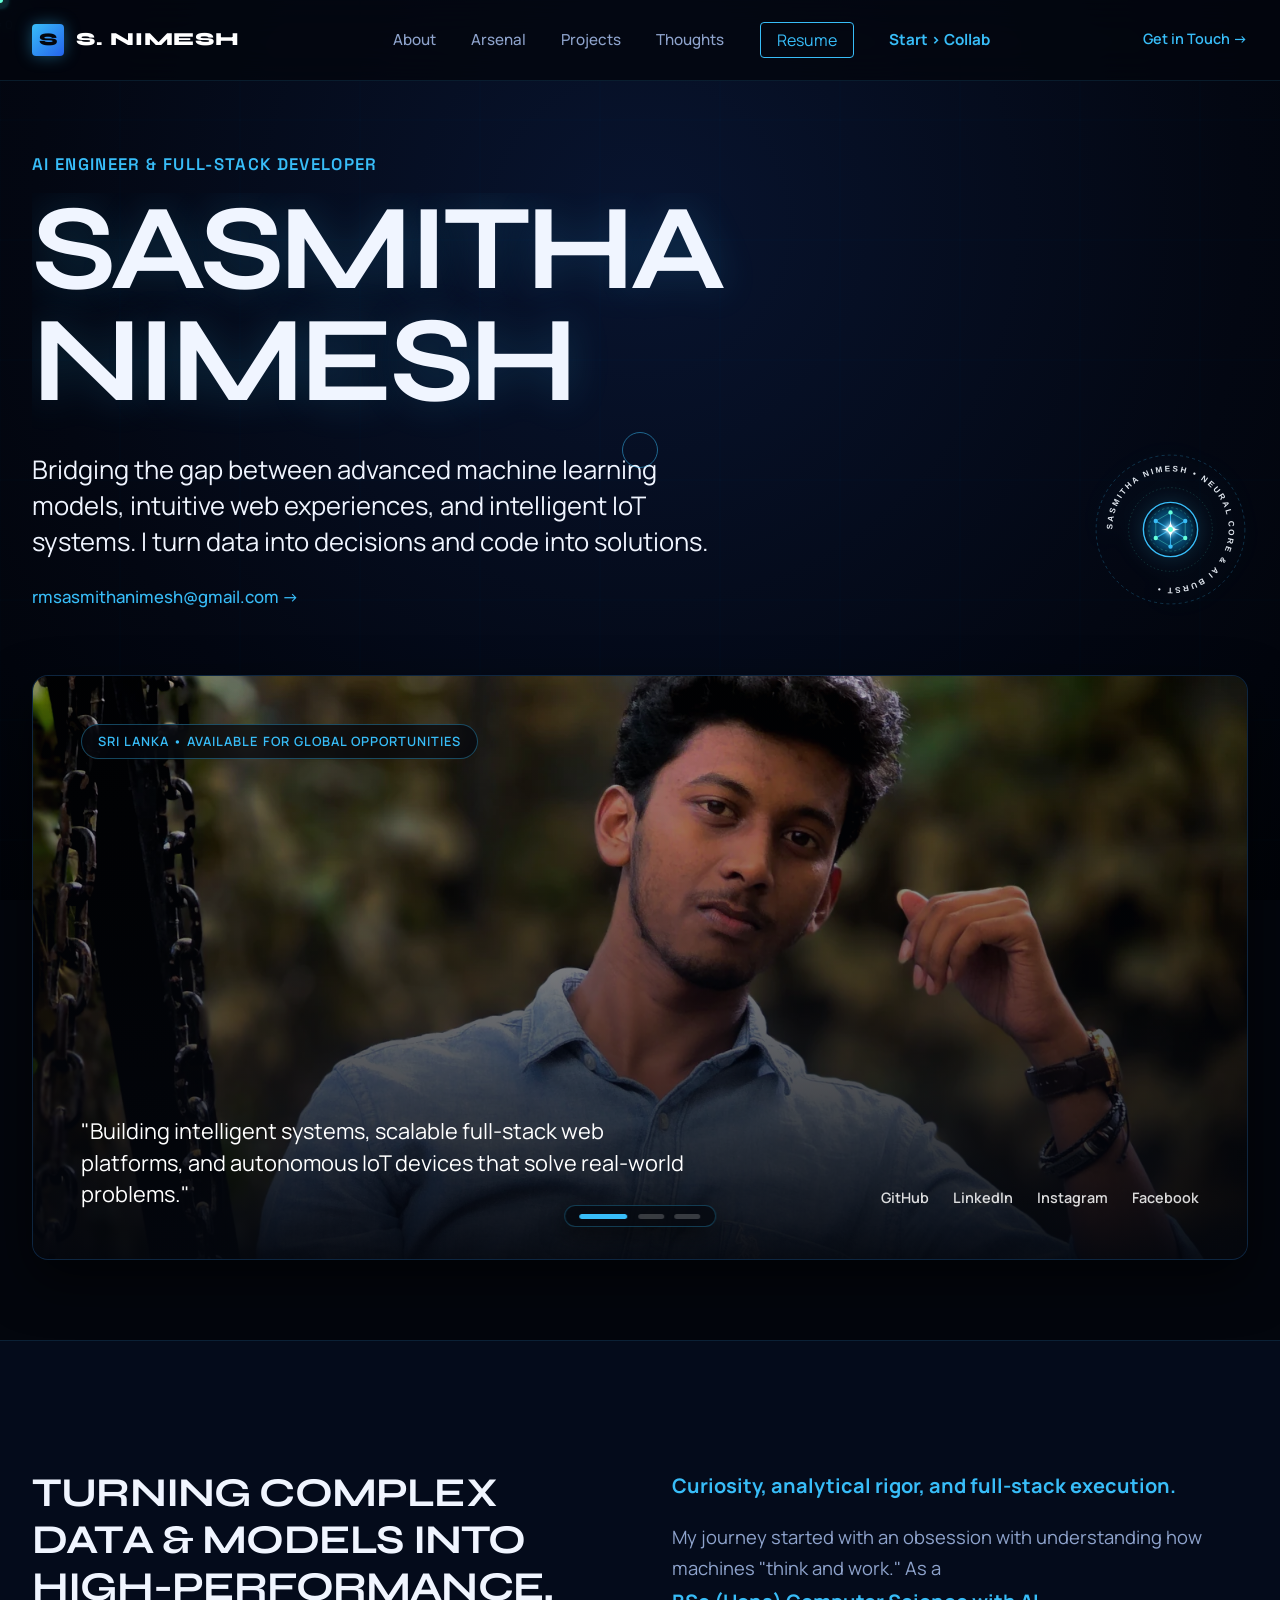
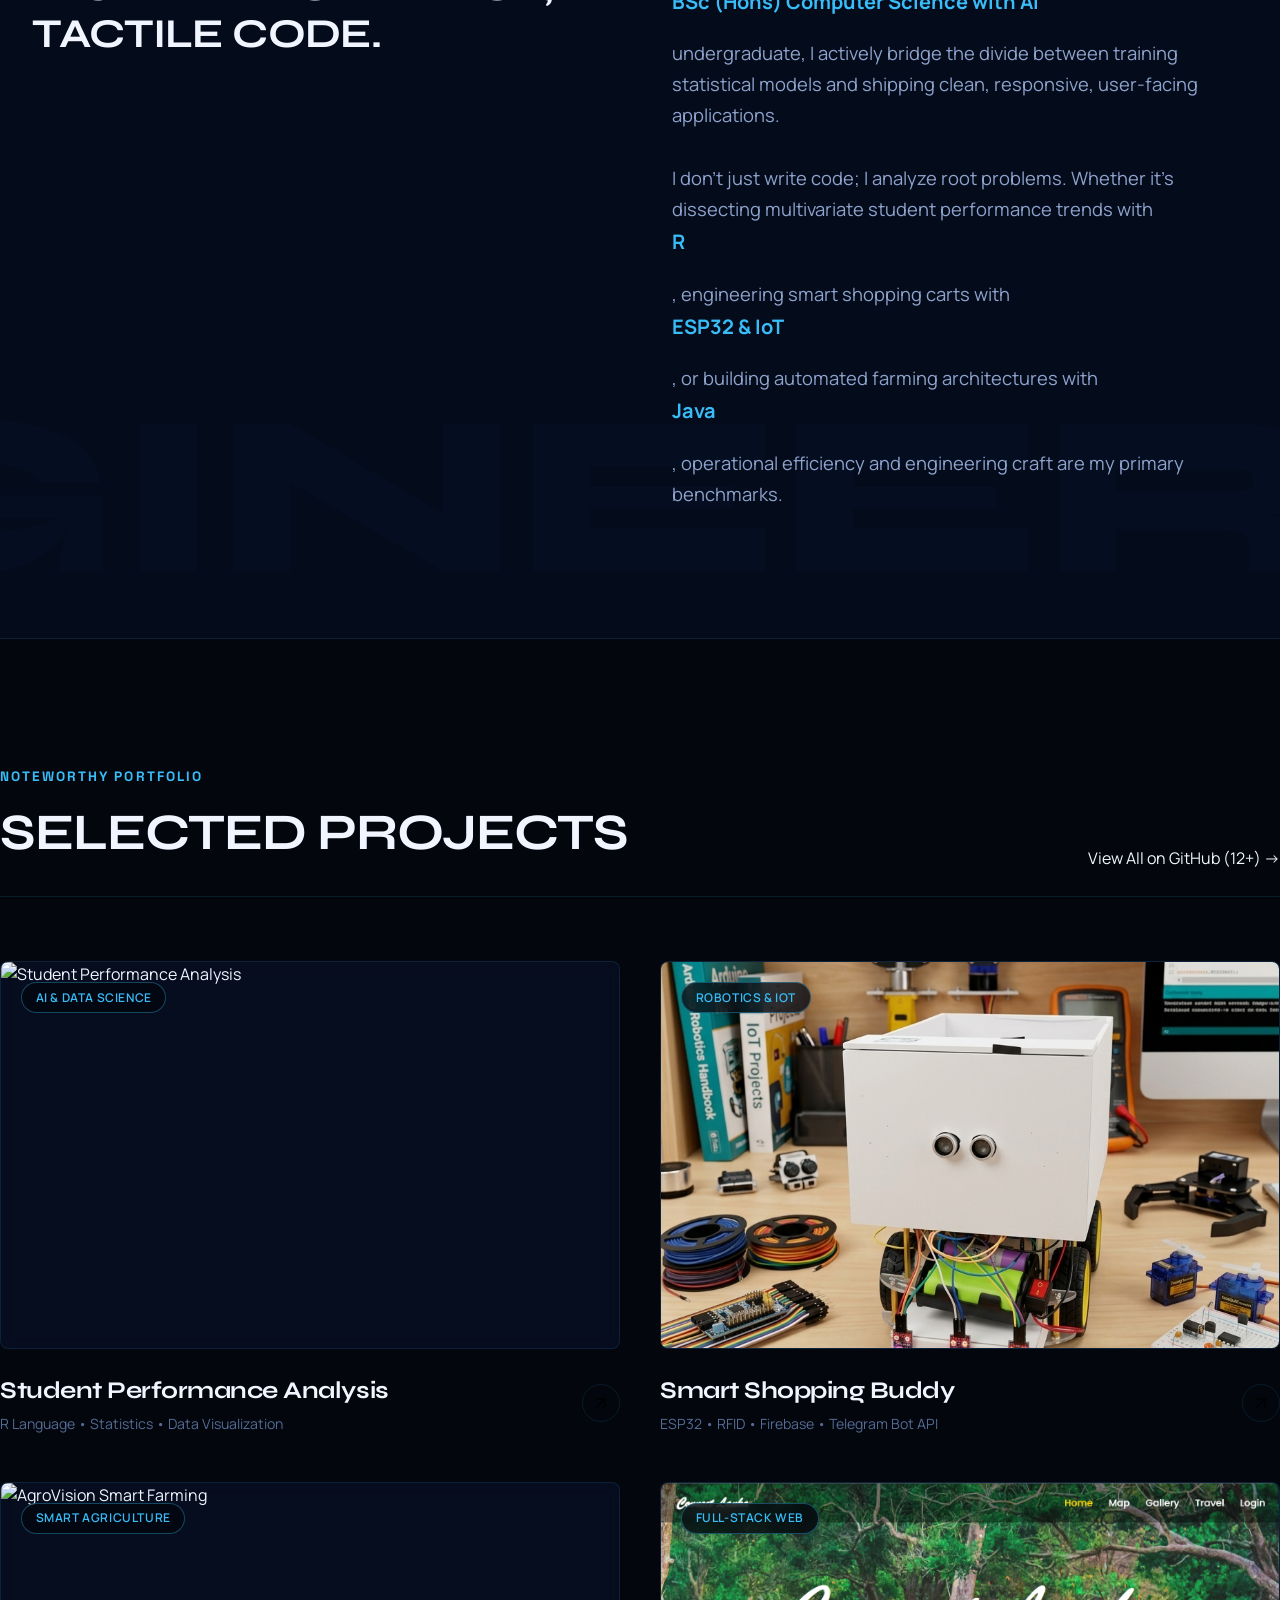
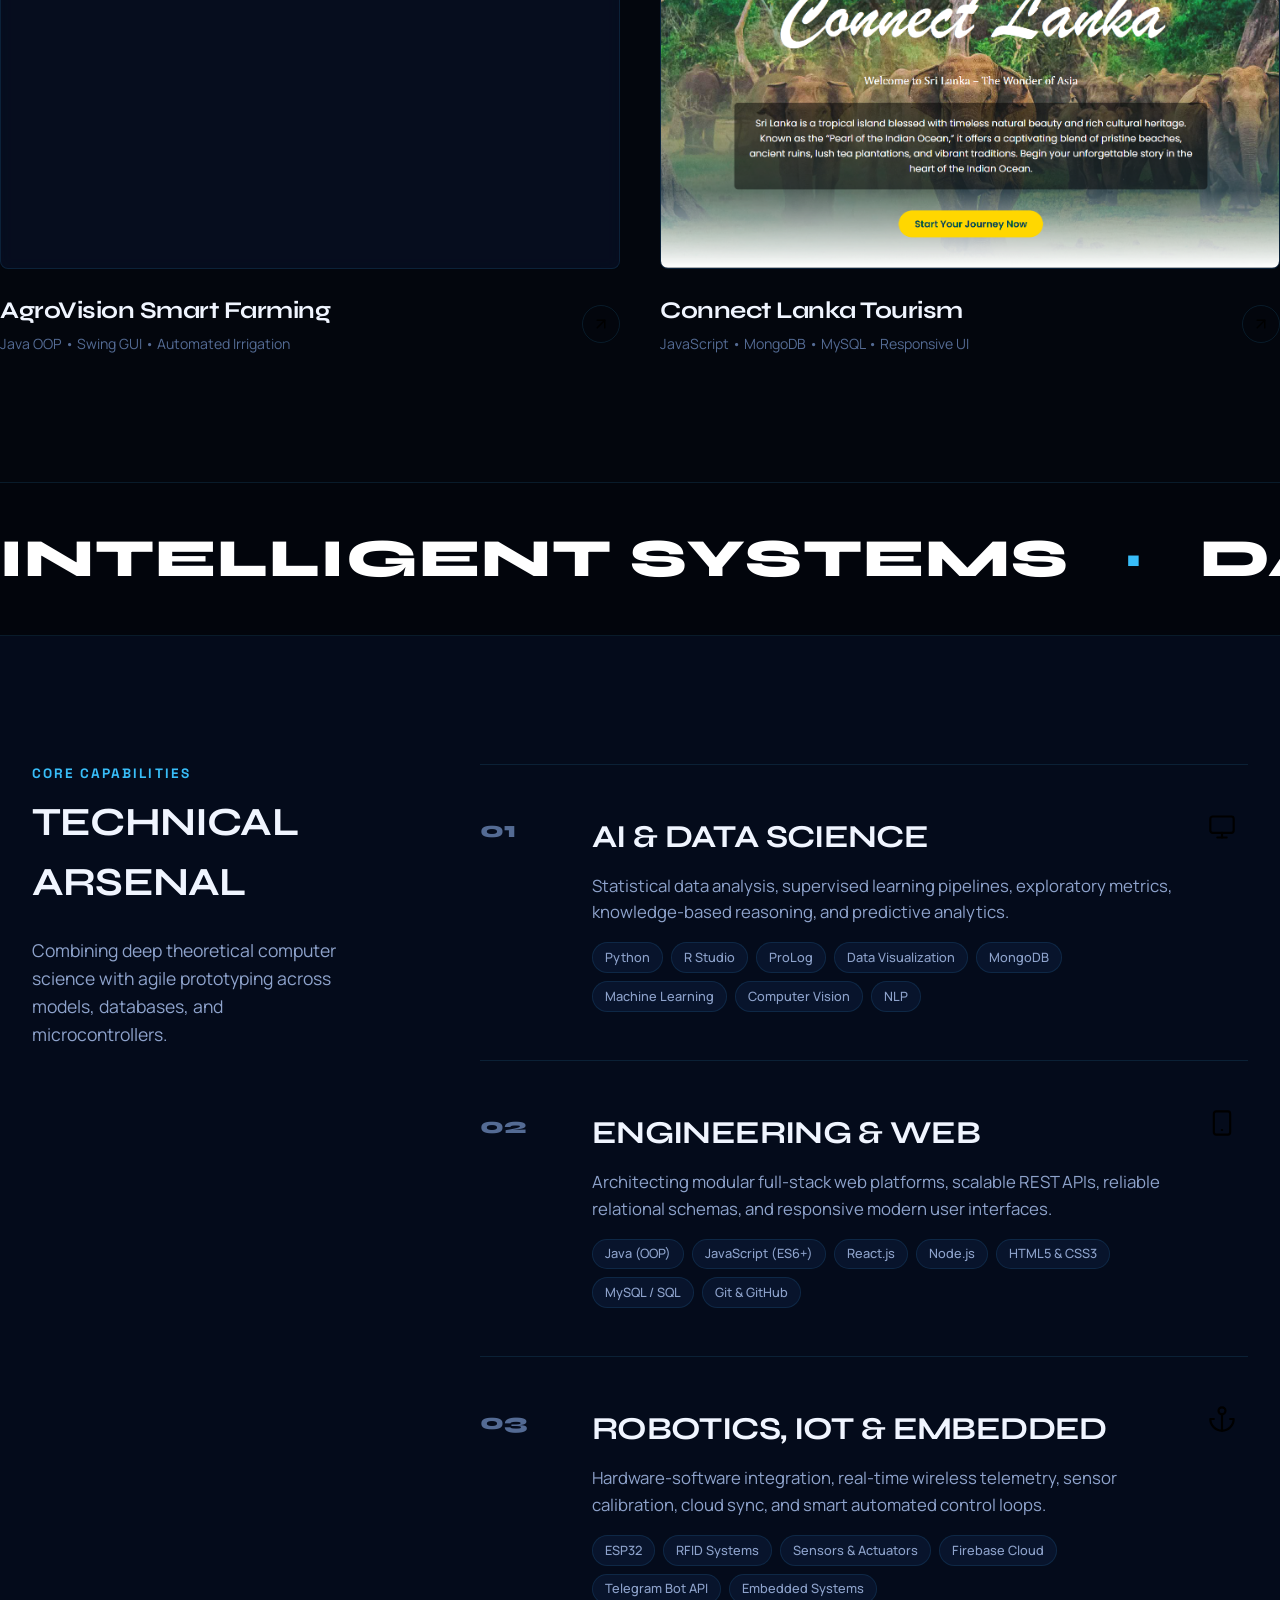
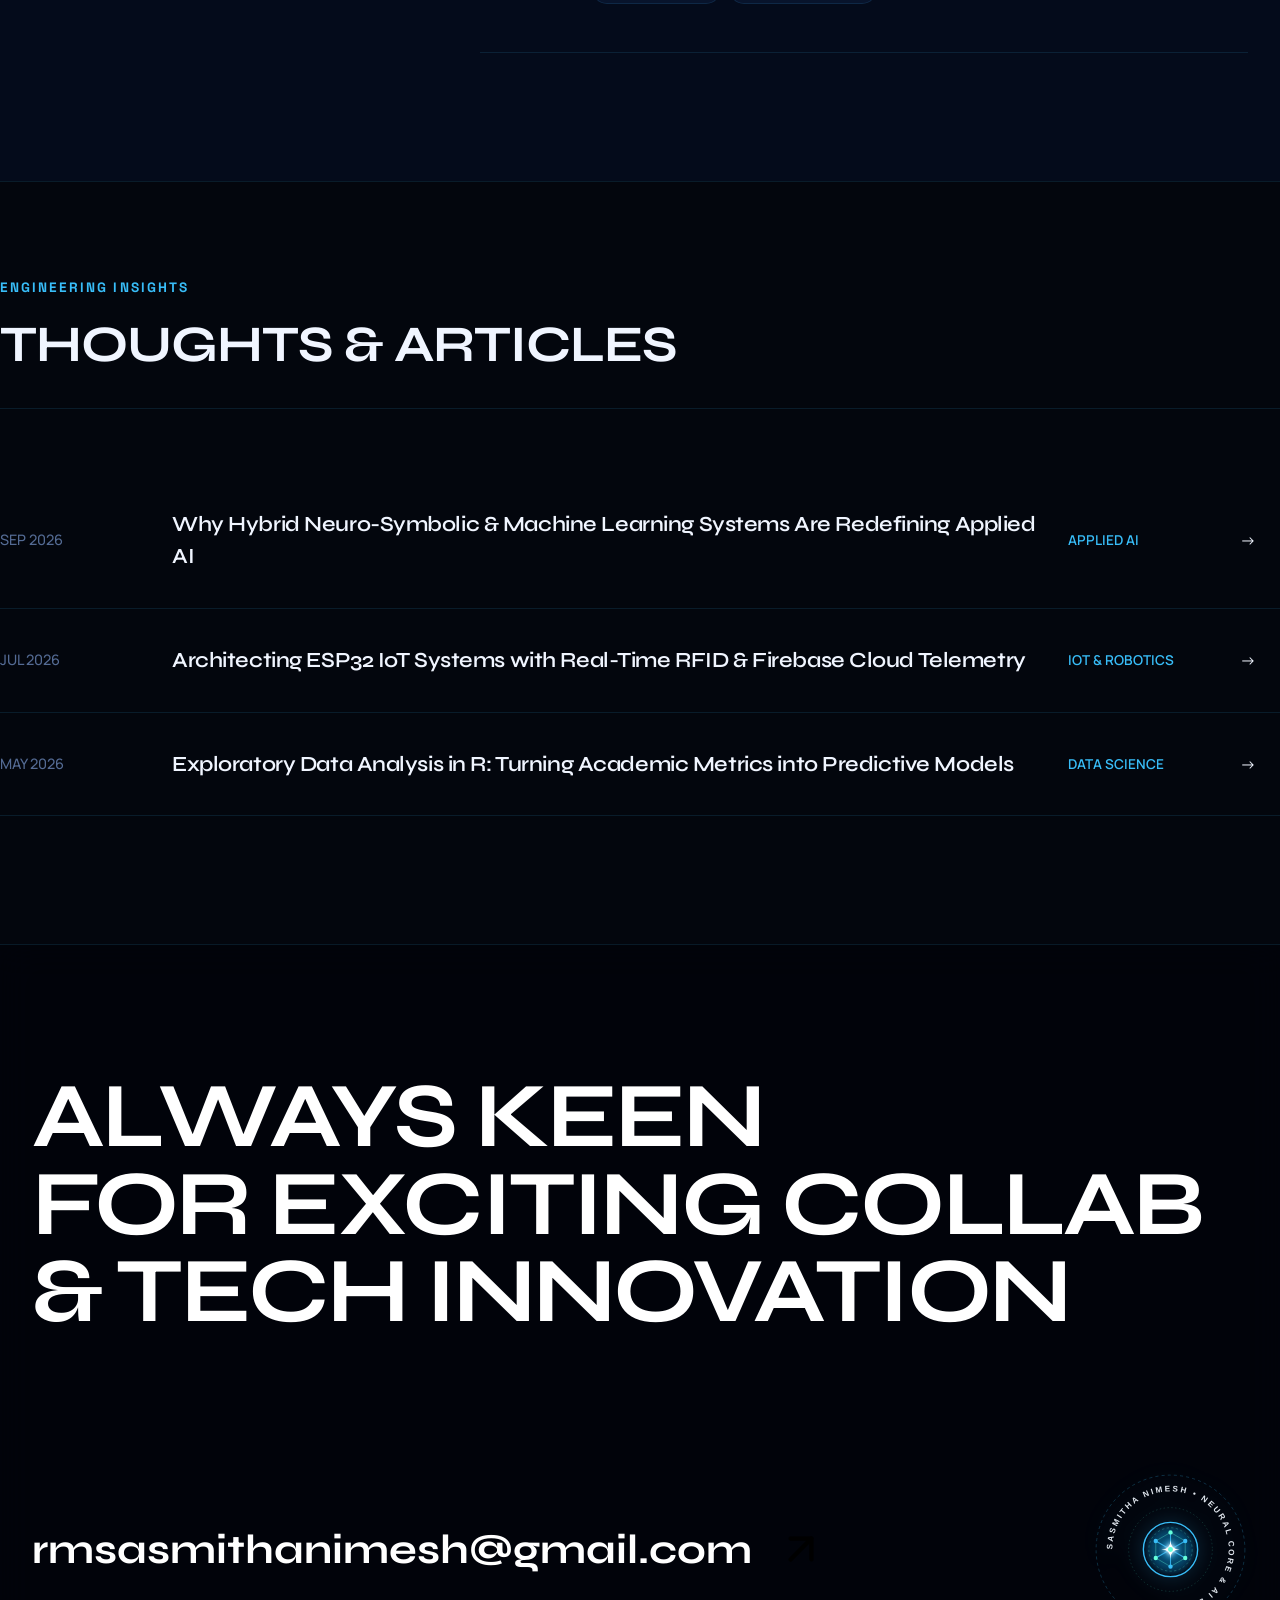
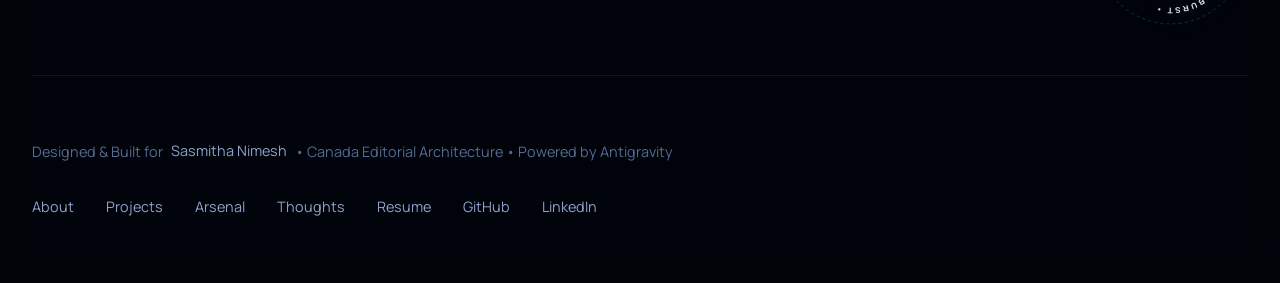
==== commit 17caf3de: "Remove AI assistant widget and restore clean portfolio layout" ====
--- a/index.html
+++ b/index.html
@@ -502,124 +502,6 @@
     </div>
   </div>
 
-  <!-- Floating AI Assistant Launcher FAB -->
-  <aside class="ai-widget-launcher" aria-label="AI Assistant Launcher">
-    <button class="ai-fab-btn" id="ai-fab-btn" aria-haspopup="dialog" aria-expanded="false" aria-controls="ai-assistant-popup" title="Open Sasmitha AI Assistant">
-      <span class="ai-fab-pulse" aria-hidden="true"></span>
-      <div class="ai-fab-avatar">
-        <span class="ai-fab-symbol">S</span>
-        <span class="ai-fab-beacon"></span>
-      </div>
-      <div class="ai-fab-info">
-        <span class="ai-fab-title">AI Assistant</span>
-        <span class="ai-fab-sub">Ask or Explore ✦</span>
-      </div>
-    </button>
-  </aside>
-
-  <!-- Floating AI Assistant Options & Chat Popup -->
-  <section class="ai-assistant-popup" id="ai-assistant-popup" role="dialog" aria-modal="false" aria-labelledby="ai-popup-title" aria-hidden="true">
-    <!-- Popup Header -->
-    <div class="ai-popup-header">
-      <div class="ai-popup-brand">
-        <div class="ai-popup-avatar">
-          <span>S</span>
-          <span class="ai-popup-dot"></span>
-        </div>
-        <div>
-          <h3 class="ai-popup-title" id="ai-popup-title">Sasmitha AI</h3>
-          <span class="ai-popup-tag">Neural Core &bull; Available</span>
-        </div>
-      </div>
-      <div class="ai-popup-actions">
-        <button class="ai-popup-btn ai-btn-reset" id="ai-reset-btn" title="Reset Conversation" aria-label="Reset Conversation">
-          <svg width="15" height="15" viewBox="0 0 24 24" fill="none" stroke="currentColor" stroke-width="2.5"><path d="M3 12a9 9 0 1 0 9-9 9.75 9.75 0 0 0-6.74 2.74L3 8"/><path d="M3 3v5h5"/></svg>
-        </button>
-        <button class="ai-popup-btn ai-btn-close" id="ai-close-btn" title="Close" aria-label="Close AI Assistant">✕</button>
-      </div>
-    </div>
-
-    <!-- Scrollable Chat Stream & Options Body -->
-    <div class="ai-popup-body" id="ai-messages-container" tabindex="0">
-      <!-- AI Welcome Card -->
-      <div class="ai-msg ai-msg-bot animate-fade">
-        <div class="ai-msg-bubble">
-          <p class="ai-msg-greeting">
-            Hello! 👋 I'm <strong>Sasmitha's AI Assistant</strong>.
-          </p>
-          <p class="ai-msg-intro">
-            Trained on Sasmitha's academic background, machine learning models, and engineering projects. Choose an option below or ask me anything!
-          </p>
-        </div>
-      </div>
-
-      <!-- Quick Interactive Options Grid -->
-      <div class="ai-options-section" id="ai-options-grid">
-        <div class="ai-options-label">Recommended Options</div>
-        <div class="ai-options-grid">
-          <button class="ai-opt-card" data-action="projects">
-            <span class="ai-opt-icon">🚀</span>
-            <div class="ai-opt-meta">
-              <strong>Explore Projects</strong>
-              <span>Case studies &amp; live demos</span>
-            </div>
-          </button>
-
-          <button class="ai-opt-card" data-action="skills">
-            <span class="ai-opt-icon">⚡</span>
-            <div class="ai-opt-meta">
-              <strong>Technical Arsenal</strong>
-              <span>AI, Full-Stack &amp; IoT stack</span>
-            </div>
-          </button>
-
-          <button class="ai-opt-card" data-action="resume">
-            <span class="ai-opt-icon">📄</span>
-            <div class="ai-opt-meta">
-              <strong>View Resume</strong>
-              <span>Download PDF directly</span>
-            </div>
-          </button>
-
-          <button class="ai-opt-card" data-action="contact">
-            <span class="ai-opt-icon">📬</span>
-            <div class="ai-opt-meta">
-              <strong>Get in Touch</strong>
-              <span>Email &amp; verified profiles</span>
-            </div>
-          </button>
-
-          <button class="ai-opt-card" data-action="blast">
-            <span class="ai-opt-icon">🌌</span>
-            <div class="ai-opt-meta">
-              <strong>Neural Singularity</strong>
-              <span>Trigger particle explosion</span>
-            </div>
-          </button>
-
-          <button class="ai-opt-card" data-action="hire">
-            <span class="ai-opt-icon">🤝</span>
-            <div class="ai-opt-meta">
-              <strong>Hire / Availability</strong>
-              <span>Global remote &amp; roles</span>
-            </div>
-          </button>
-        </div>
-      </div>
-    </div>
-
-    <!-- Input Bar -->
-    <form class="ai-popup-footer" id="ai-chat-form" autocomplete="off">
-      <input type="text" id="ai-chat-input" class="ai-chat-input" placeholder="Ask about AI, projects, experience..." autocomplete="off" />
-      <button type="submit" class="ai-chat-submit" aria-label="Send Message" title="Send">
-        <svg width="18" height="18" viewBox="0 0 24 24" fill="none" stroke="currentColor" stroke-width="2.5" stroke-linecap="round" stroke-linejoin="round">
-          <line x1="22" y1="2" x2="11" y2="13"></line>
-          <polygon points="22 2 15 22 11 13 2 9 22 2"></polygon>
-        </svg>
-      </button>
-    </form>
-  </section>
-
   <!-- Scripts -->
   <script src="js/main.js"></script>
 </body>
--- a/css/style.css
+++ b/css/style.css
@@ -1383,520 +1383,5 @@
   }
 }
 
-/* ==========================================================================
-   Floating AI Assistant & Interactive Options Popup Styles
-   Theme: Neural Glassmorphism & Cyber Cyan/Blue (Matching Canada Portfolio)
-   ========================================================================== */
-
-/* Floating Launcher FAB */
-.ai-widget-launcher {
-  position: fixed;
-  bottom: 2rem;
-  right: 2rem;
-  z-index: 1200;
-}
-
-.ai-fab-btn {
-  position: relative;
-  display: flex;
-  align-items: center;
-  gap: 0.85rem;
-  background: rgba(6, 14, 32, 0.9);
-  backdrop-filter: blur(20px);
-  -webkit-backdrop-filter: blur(20px);
-  border: 1px solid rgba(56, 189, 248, 0.35);
-  padding: 0.6rem 1.25rem 0.6rem 0.65rem;
-  border-radius: var(--radius-full);
-  cursor: pointer;
-  box-shadow: 0 12px 35px rgba(0, 0, 0, 0.7), 0 0 25px rgba(56, 189, 248, 0.2);
-  transition: all 0.35s cubic-bezier(0.34, 1.56, 0.64, 1);
-  outline: none;
-}
-
-.ai-fab-btn:hover {
-  transform: translateY(-3px) scale(1.04);
-  border-color: #64ffda;
-  box-shadow: 0 16px 45px rgba(0, 0, 0, 0.8), 0 0 35px rgba(100, 255, 218, 0.35);
-}
-
-.ai-fab-btn:active {
-  transform: scale(0.96);
-}
-
-.ai-fab-pulse {
-  position: absolute;
-  inset: -3px;
-  border-radius: var(--radius-full);
-  border: 1px solid rgba(100, 255, 218, 0.4);
-  pointer-events: none;
-  animation: fabPulse 2.8s infinite ease-out;
-}
-
-@keyframes fabPulse {
-  0% { transform: scale(0.96); opacity: 0.8; }
-  100% { transform: scale(1.15); opacity: 0; }
-}
-
-.ai-fab-avatar {
-  position: relative;
-  width: 38px;
-  height: 38px;
-  border-radius: 50%;
-  background: linear-gradient(135deg, rgba(37, 99, 235, 0.9), rgba(56, 189, 248, 0.85));
-  display: flex;
-  align-items: center;
-  justify-content: center;
-  box-shadow: 0 0 15px rgba(56, 189, 248, 0.4);
-}
-
-.ai-fab-symbol {
-  font-family: var(--font-display);
-  font-weight: 800;
-  font-size: 1.15rem;
-  color: #ffffff;
-  letter-spacing: -0.05em;
-}
-
-.ai-fab-beacon {
-  position: absolute;
-  bottom: 0;
-  right: 0;
-  width: 10px;
-  height: 10px;
-  background: #64ffda;
-  border-radius: 50%;
-  border: 2px solid #03060d;
-  box-shadow: 0 0 8px #64ffda;
-}
-
-.ai-fab-info {
-  display: flex;
-  flex-direction: column;
-  text-align: left;
-}
-
-.ai-fab-title {
-  font-family: var(--font-heading);
-  font-size: 0.92rem;
-  font-weight: 700;
-  color: #ffffff;
-  letter-spacing: 0.02em;
-  line-height: 1.2;
-}
-
-.ai-fab-sub {
-  font-size: 0.75rem;
-  font-weight: 500;
-  color: #64ffda;
-  letter-spacing: 0.03em;
-}
-
-/* Floating AI Assistant Popup Panel */
-.ai-assistant-popup {
-  position: fixed;
-  bottom: 6rem;
-  right: 2rem;
-  width: 410px;
-  max-width: calc(100vw - 2.5rem);
-  height: 600px;
-  max-height: calc(100vh - 8rem);
-  background: rgba(6, 14, 32, 0.95);
-  backdrop-filter: blur(28px);
-  -webkit-backdrop-filter: blur(28px);
-  border: 1px solid rgba(56, 189, 248, 0.25);
-  border-radius: 20px;
-  box-shadow: 0 30px 80px rgba(0, 0, 0, 0.9), 0 0 45px rgba(56, 189, 248, 0.16);
-  z-index: 1201;
-  display: flex;
-  flex-direction: column;
-  overflow: hidden;
-  opacity: 0;
-  pointer-events: none;
-  transform: translateY(20px) scale(0.95);
-  transform-origin: bottom right;
-  transition: opacity 0.3s cubic-bezier(0.16, 1, 0.3, 1), transform 0.35s cubic-bezier(0.34, 1.56, 0.64, 1);
-}
-
-.ai-assistant-popup.active {
-  opacity: 1;
-  pointer-events: auto;
-  transform: translateY(0) scale(1);
-}
-
-/* Header */
-.ai-popup-header {
-  height: 64px;
-  min-height: 64px;
-  padding: 0 1.25rem;
-  display: flex;
-  align-items: center;
-  justify-content: space-between;
-  background: rgba(13, 27, 58, 0.65);
-  border-bottom: 1px solid rgba(56, 189, 248, 0.15);
-}
-
-.ai-popup-brand {
-  display: flex;
-  align-items: center;
-  gap: 0.75rem;
-}
-
-.ai-popup-avatar {
-  position: relative;
-  width: 36px;
-  height: 36px;
-  border-radius: 50%;
-  background: linear-gradient(135deg, #2563eb, #38bdf8);
-  display: flex;
-  align-items: center;
-  justify-content: center;
-  font-family: var(--font-display);
-  font-weight: 800;
-  color: #ffffff;
-  font-size: 1.05rem;
-}
-
-.ai-popup-dot {
-  position: absolute;
-  bottom: -1px;
-  right: -1px;
-  width: 9px;
-  height: 9px;
-  border-radius: 50%;
-  background: #64ffda;
-  border: 2px solid #060e20;
-  box-shadow: 0 0 6px #64ffda;
-}
-
-.ai-popup-title {
-  font-family: var(--font-heading);
-  font-size: 0.98rem;
-  font-weight: 700;
-  color: #ffffff;
-  line-height: 1.2;
-}
-
-.ai-popup-tag {
-  font-size: 0.74rem;
-  color: #64ffda;
-  font-weight: 500;
-}
-
-.ai-popup-actions {
-  display: flex;
-  align-items: center;
-  gap: 0.45rem;
-}
-
-.ai-popup-btn {
-  width: 32px;
-  height: 32px;
-  border-radius: 50%;
-  background: rgba(56, 189, 248, 0.08);
-  border: 1px solid rgba(56, 189, 248, 0.2);
-  color: var(--text-muted);
-  display: flex;
-  align-items: center;
-  justify-content: center;
-  cursor: pointer;
-  transition: all 0.2s ease;
-}
-
-.ai-popup-btn:hover {
-  background: rgba(56, 189, 248, 0.2);
-  color: #ffffff;
-  border-color: #38bdf8;
-}
-
-/* Scrollable Messages & Options Body */
-.ai-popup-body {
-  flex: 1;
-  overflow-y: auto;
-  padding: 1.25rem;
-  display: flex;
-  flex-direction: column;
-  gap: 1rem;
-  scrollbar-width: thin;
-  scrollbar-color: rgba(56, 189, 248, 0.25) transparent;
-}
-
-.ai-popup-body::-webkit-scrollbar {
-  width: 5px;
-}
-
-.ai-popup-body::-webkit-scrollbar-thumb {
-  background: rgba(56, 189, 248, 0.25);
-  border-radius: 4px;
-}
-
-/* Message Bubbles */
-.ai-msg {
-  display: flex;
-  flex-direction: column;
-  max-width: 92%;
-  animation: msgSlideIn 0.3s cubic-bezier(0.16, 1, 0.3, 1);
-}
-
-@keyframes msgSlideIn {
-  from { opacity: 0; transform: translateY(8px); }
-  to { opacity: 1; transform: translateY(0); }
-}
-
-.ai-msg-bot {
-  align-self: flex-start;
-}
-
-.ai-msg-user {
-  align-self: flex-end;
-}
-
-.ai-msg-user .ai-msg-bubble {
-  background: linear-gradient(135deg, #2563eb, #0284c7);
-  color: #ffffff;
-  border-radius: 16px 16px 4px 16px;
-  box-shadow: 0 4px 18px rgba(37, 99, 235, 0.3);
-}
-
-.ai-msg-bot .ai-msg-bubble {
-  background: rgba(13, 27, 58, 0.6);
-  border: 1px solid rgba(56, 189, 248, 0.2);
-  color: #e2e8f0;
-  border-radius: 16px 16px 16px 4px;
-}
-
-.ai-msg-bubble {
-  padding: 0.85rem 1.05rem;
-  font-size: 0.9rem;
-  line-height: 1.55;
-}
-
-.ai-msg-greeting {
-  font-size: 1rem;
-  color: #ffffff;
-  margin-bottom: 0.4rem;
-}
-
-.ai-msg-intro {
-  color: var(--text-muted);
-  font-size: 0.88rem;
-}
-
-/* Interactive Option Grid */
-.ai-options-section {
-  margin-top: 0.3rem;
-  display: flex;
-  flex-direction: column;
-  gap: 0.65rem;
-}
-
-.ai-options-label {
-  font-size: 0.76rem;
-  text-transform: uppercase;
-  letter-spacing: 0.08em;
-  font-weight: 700;
-  color: var(--text-dim);
-}
-
-.ai-options-grid {
-  display: grid;
-  grid-template-columns: 1fr 1fr;
-  gap: 0.6rem;
-}
-
-.ai-opt-card {
-  background: rgba(8, 18, 40, 0.7);
-  border: 1px solid rgba(56, 189, 248, 0.18);
-  border-radius: 12px;
-  padding: 0.75rem;
-  text-align: left;
-  cursor: pointer;
-  transition: all 0.25s cubic-bezier(0.16, 1, 0.3, 1);
-  display: flex;
-  flex-direction: column;
-  gap: 0.35rem;
-  outline: none;
-}
-
-.ai-opt-card:hover {
-  background: rgba(13, 27, 58, 0.85);
-  border-color: #38bdf8;
-  transform: translateY(-2px);
-  box-shadow: 0 8px 20px rgba(0, 0, 0, 0.4), 0 0 15px rgba(56, 189, 248, 0.18);
-}
-
-.ai-opt-card:active {
-  transform: scale(0.97);
-}
-
-.ai-opt-icon {
-  font-size: 1.25rem;
-  line-height: 1;
-}
-
-.ai-opt-meta strong {
-  display: block;
-  font-family: var(--font-heading);
-  font-size: 0.83rem;
-  font-weight: 700;
-  color: #ffffff;
-  line-height: 1.2;
-}
-
-.ai-opt-meta span {
-  display: block;
-  font-size: 0.72rem;
-  color: var(--text-muted);
-  margin-top: 0.15rem;
-  line-height: 1.25;
-}
-
-/* Rich Response Cards inside AI messages */
-.ai-rich-card {
-  margin-top: 0.65rem;
-  background: rgba(6, 12, 26, 0.75);
-  border: 1px solid rgba(56, 189, 248, 0.22);
-  border-radius: 10px;
-  padding: 0.75rem 0.9rem;
-}
-
-.ai-rich-card h4 {
-  font-family: var(--font-heading);
-  font-size: 0.88rem;
-  color: #ffffff;
-  margin-bottom: 0.25rem;
-}
-
-.ai-rich-card p {
-  font-size: 0.8rem;
-  color: var(--text-muted);
-  line-height: 1.4;
-  margin-bottom: 0.45rem;
-}
-
-.ai-rich-btn {
-  display: inline-flex;
-  align-items: center;
-  gap: 0.35rem;
-  background: rgba(56, 189, 248, 0.15);
-  border: 1px solid rgba(56, 189, 248, 0.35);
-  color: #38bdf8;
-  padding: 0.3rem 0.65rem;
-  border-radius: 6px;
-  font-size: 0.78rem;
-  font-weight: 600;
-  cursor: pointer;
-  transition: all 0.2s ease;
-  text-decoration: none;
-}
-
-.ai-rich-btn:hover {
-  background: #38bdf8;
-  color: #03060d;
-  box-shadow: 0 0 12px rgba(56, 189, 248, 0.4);
-}
-
-/* Typing Indicator */
-.ai-typing-indicator {
-  display: flex;
-  align-items: center;
-  gap: 4px;
-  padding: 0.5rem 0.8rem;
-  background: rgba(13, 27, 58, 0.5);
-  border-radius: 12px;
-  width: fit-content;
-}
-
-.ai-typing-dot {
-  width: 6px;
-  height: 6px;
-  background: #38bdf8;
-  border-radius: 50%;
-  animation: typingBounce 1.4s infinite ease-in-out;
-}
-
-.ai-typing-dot:nth-child(2) { animation-delay: 0.2s; }
-.ai-typing-dot:nth-child(3) { animation-delay: 0.4s; }
-
-@keyframes typingBounce {
-  0%, 80%, 100% { transform: scale(0.7); opacity: 0.4; }
-  40% { transform: scale(1.15); opacity: 1; }
-}
-
-/* Popup Footer Input Bar */
-.ai-popup-footer {
-  padding: 0.85rem 1rem;
-  background: rgba(13, 27, 58, 0.5);
-  border-top: 1px solid rgba(56, 189, 248, 0.15);
-  display: flex;
-  align-items: center;
-  gap: 0.5rem;
-}
-
-.ai-chat-input {
-  flex: 1;
-  background: rgba(6, 14, 32, 0.8);
-  border: 1px solid rgba(56, 189, 248, 0.2);
-  border-radius: var(--radius-full);
-  padding: 0.6rem 1rem;
-  color: #ffffff;
-  font-size: 0.88rem;
-  outline: none;
-  font-family: inherit;
-  transition: border-color 0.2s ease, box-shadow 0.2s ease;
-}
-
-.ai-chat-input:focus {
-  border-color: #38bdf8;
-  box-shadow: 0 0 12px rgba(56, 189, 248, 0.25);
-}
-
-.ai-chat-input::placeholder {
-  color: rgba(142, 163, 204, 0.5);
-  font-size: 0.82rem;
-}
-
-.ai-chat-submit {
-  width: 38px;
-  height: 38px;
-  border-radius: 50%;
-  background: linear-gradient(135deg, #2563eb, #38bdf8);
-  border: none;
-  color: #ffffff;
-  display: flex;
-  align-items: center;
-  justify-content: center;
-  cursor: pointer;
-  transition: transform 0.2s ease, box-shadow 0.2s ease;
-  box-shadow: 0 4px 15px rgba(56, 189, 248, 0.3);
-}
-
-.ai-chat-submit:hover {
-  transform: scale(1.08);
-  box-shadow: 0 6px 20px rgba(56, 189, 248, 0.5);
-}
-
-.ai-chat-submit:active {
-  transform: scale(0.94);
-}
-
-@media (max-width: 600px) {
-  .ai-widget-launcher {
-    bottom: 1.25rem;
-    right: 1.25rem;
-  }
-  .ai-fab-sub {
-    display: none;
-  }
-  .ai-assistant-popup {
-    bottom: 5.2rem;
-    right: 1rem;
-    left: 1rem;
-    width: auto;
-    height: 75vh;
-  }
-  .ai-options-grid {
-    grid-template-columns: 1fr;
-  }
-}
-
-
+
+
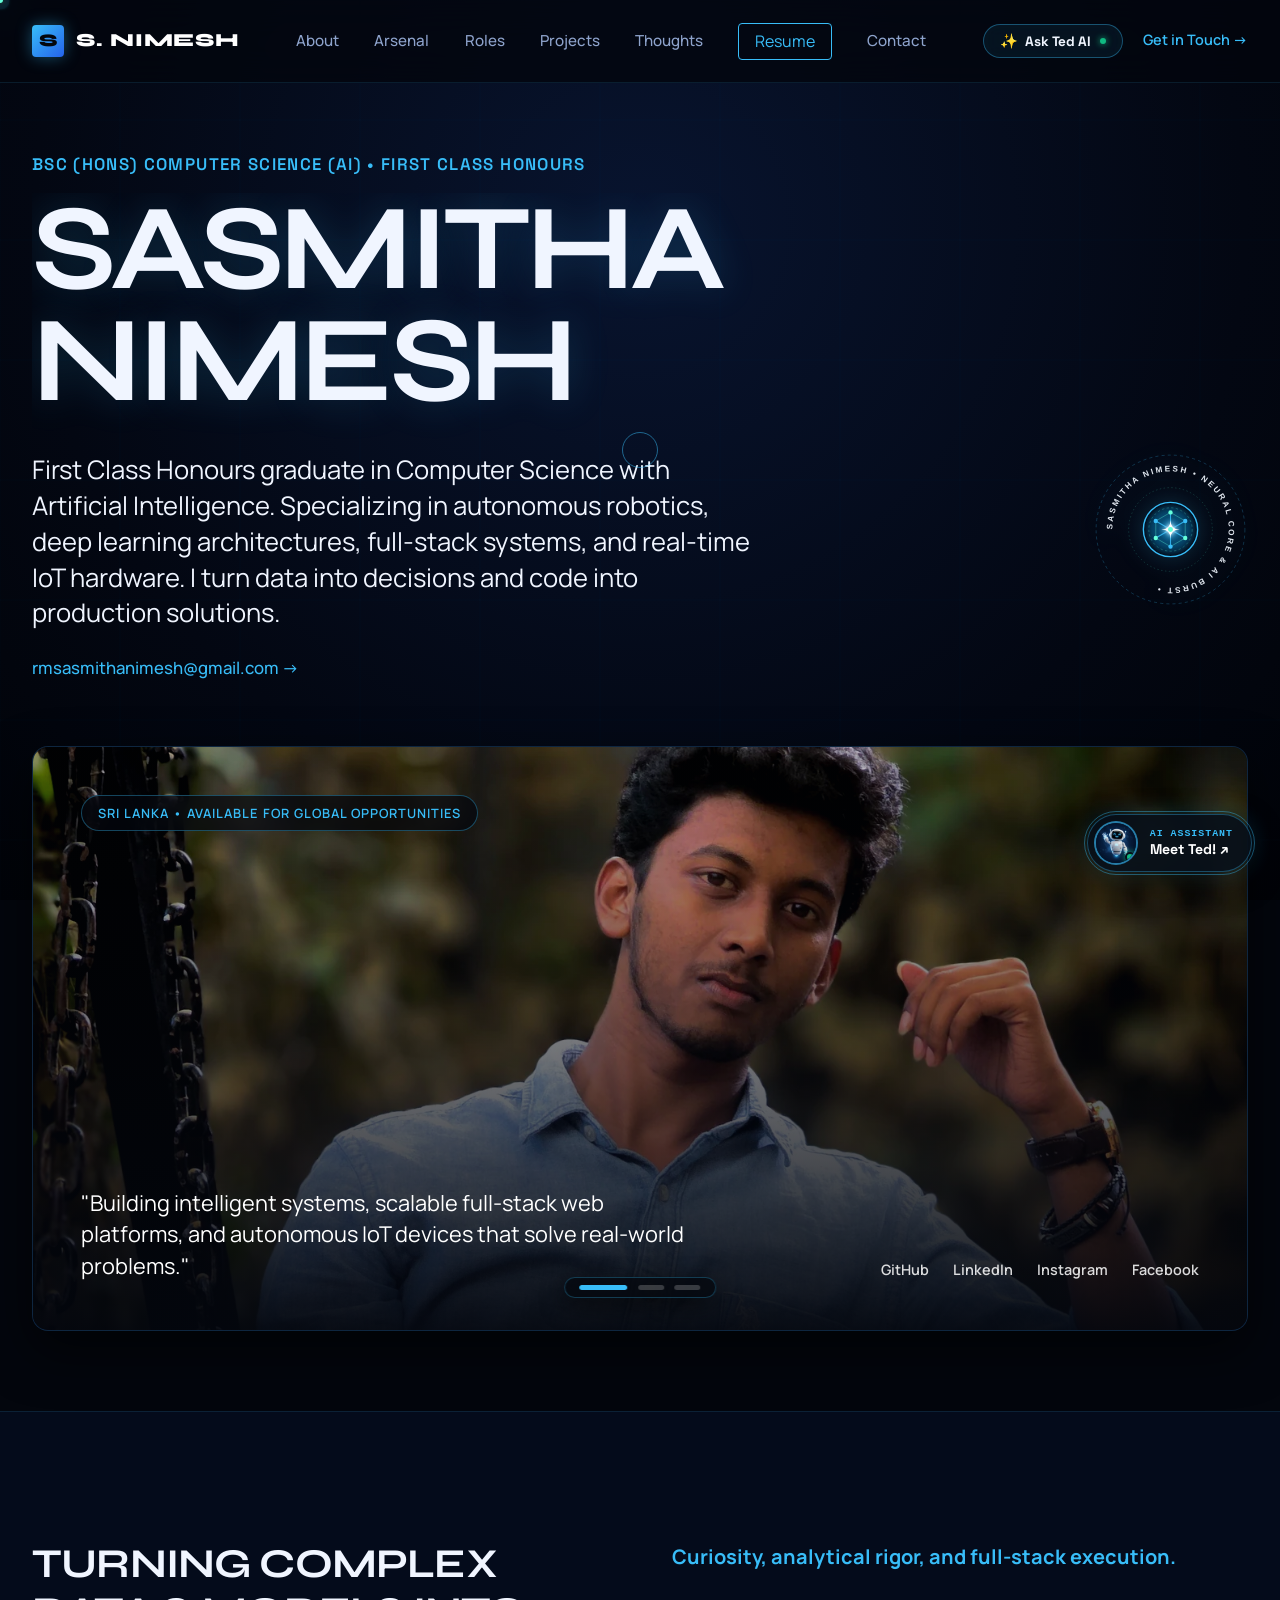
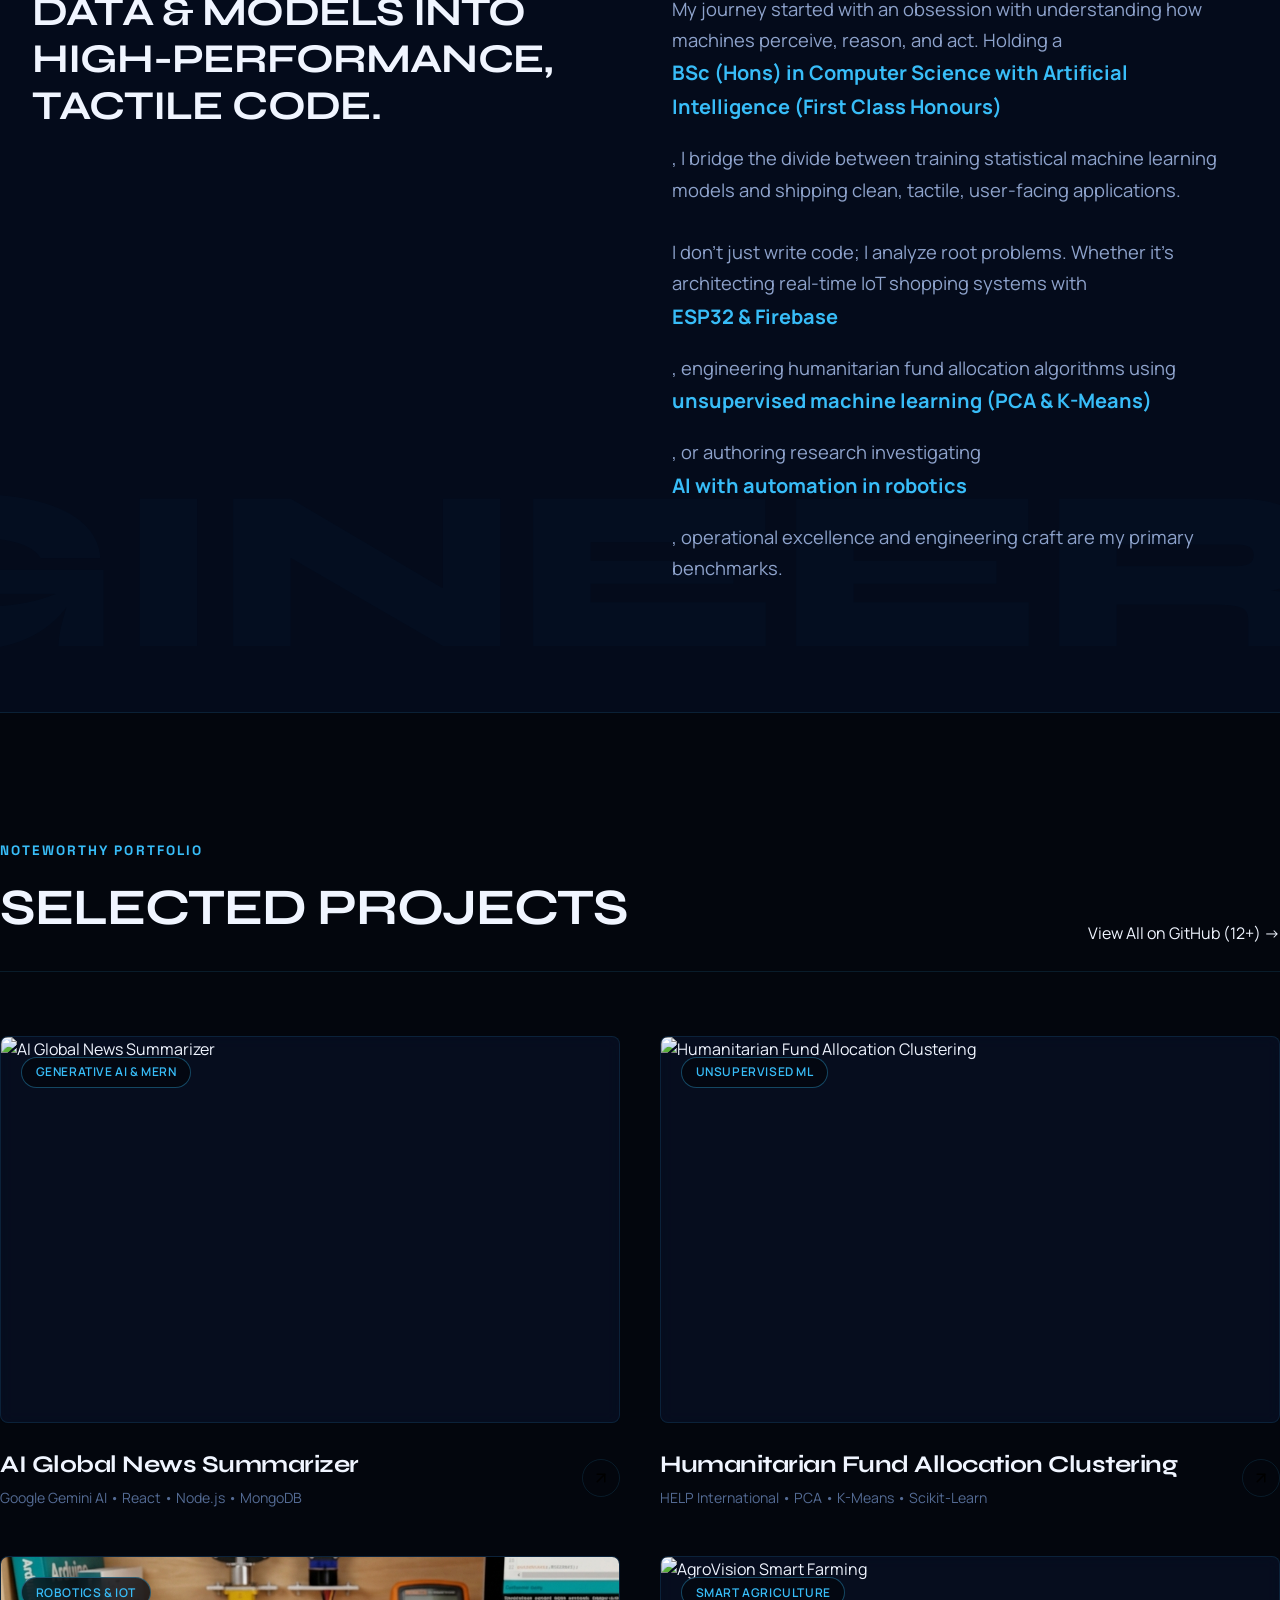
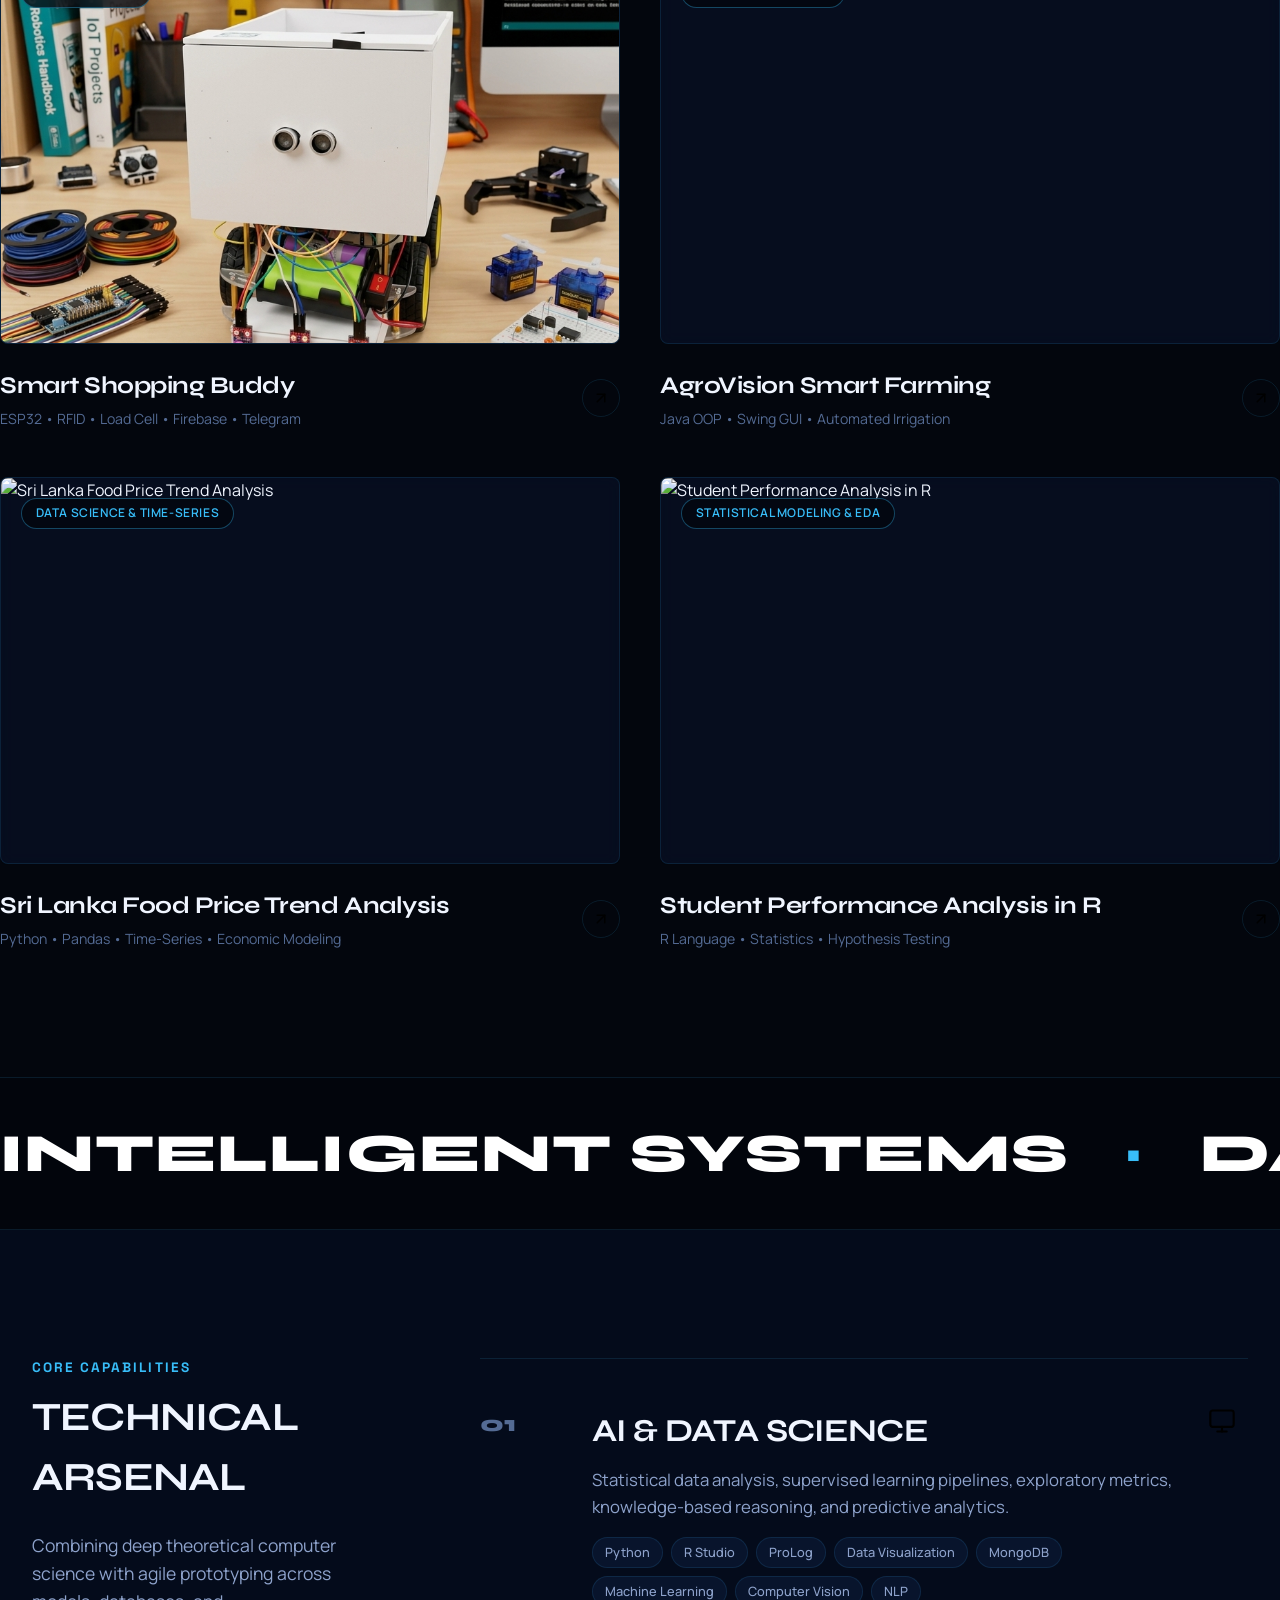
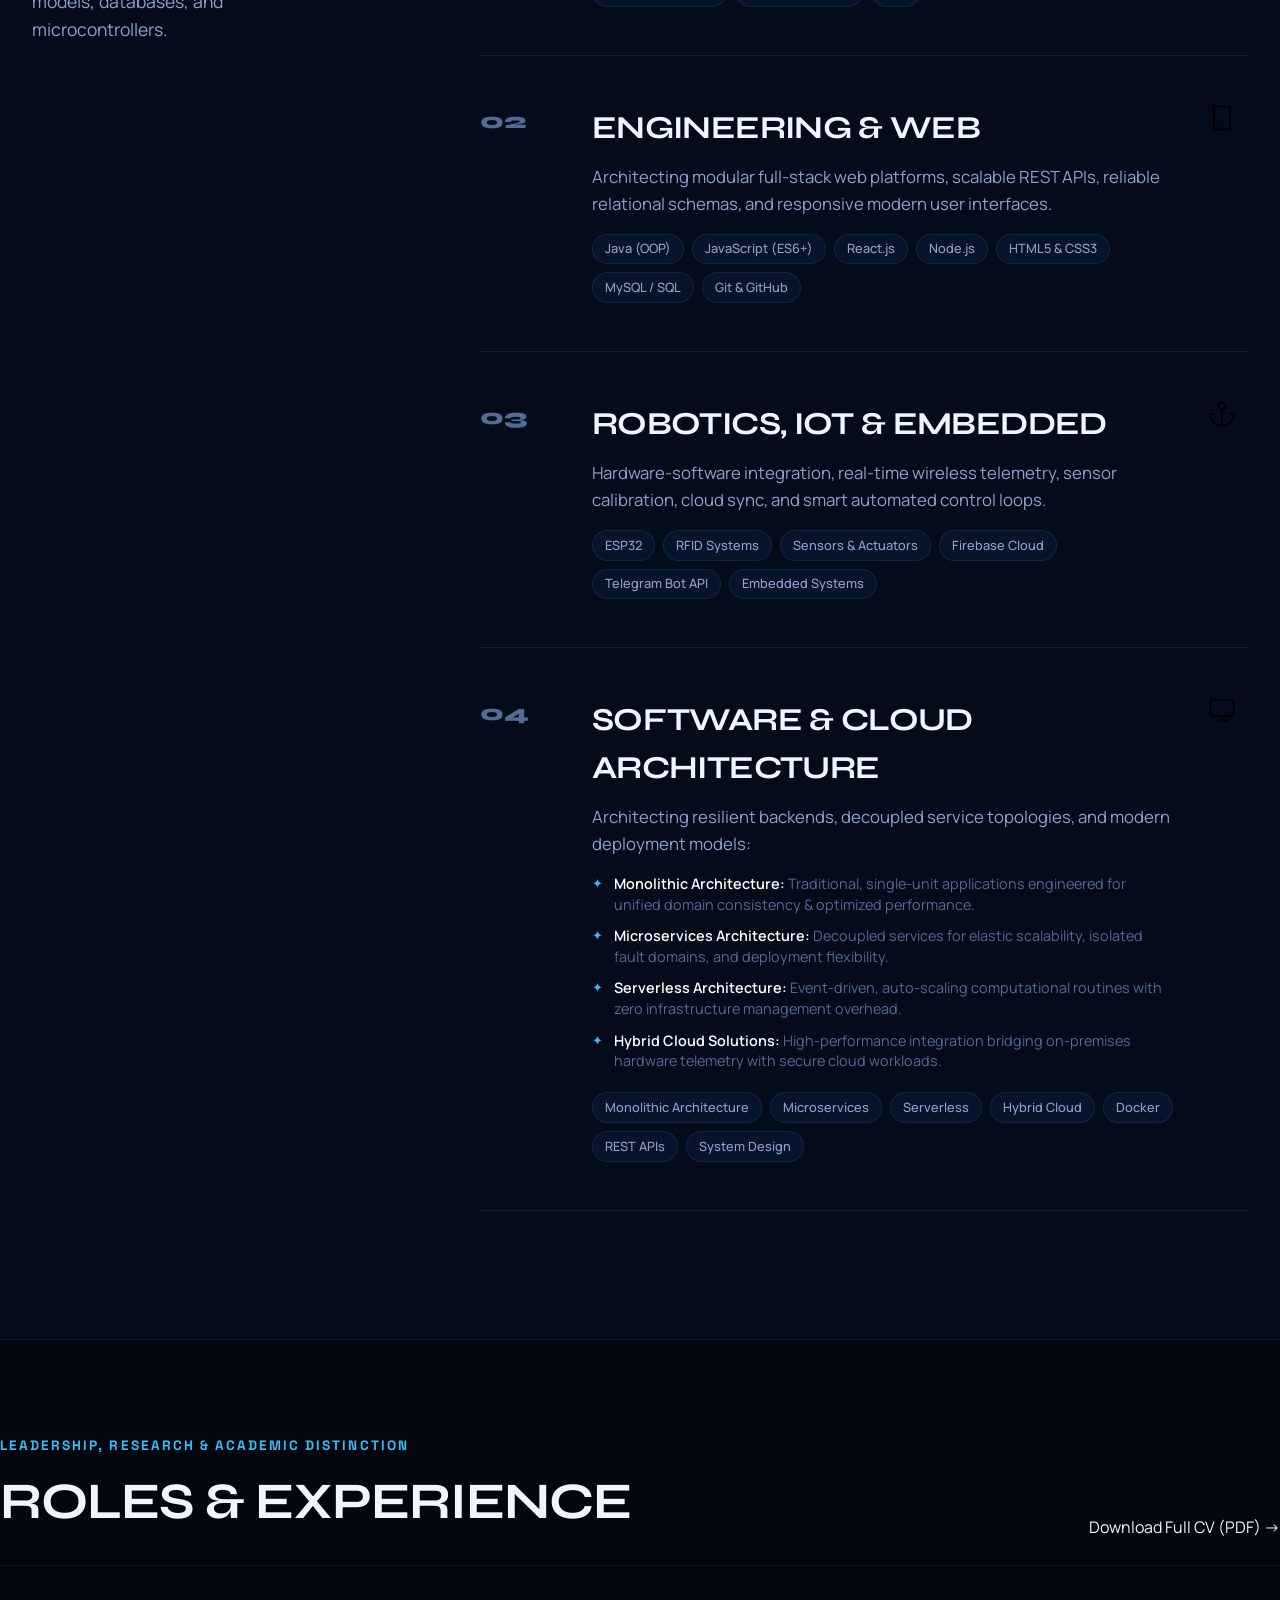
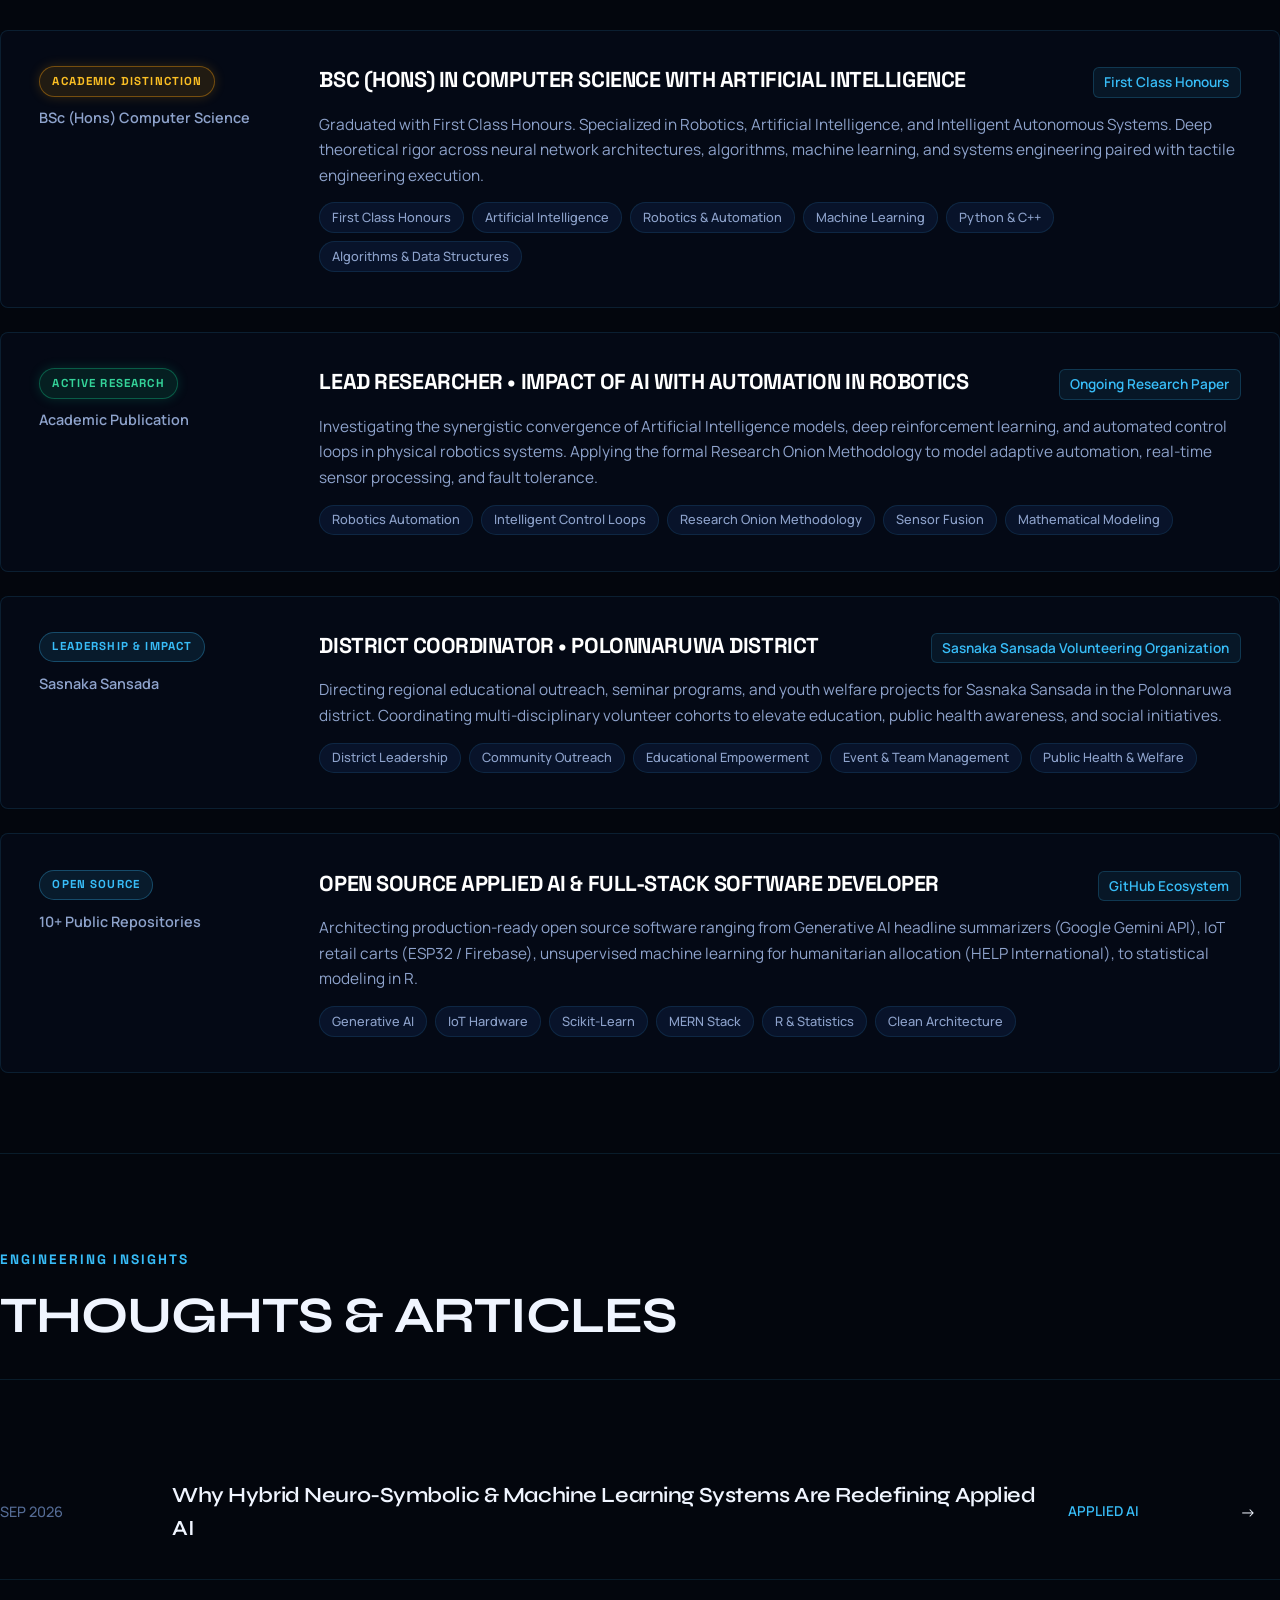
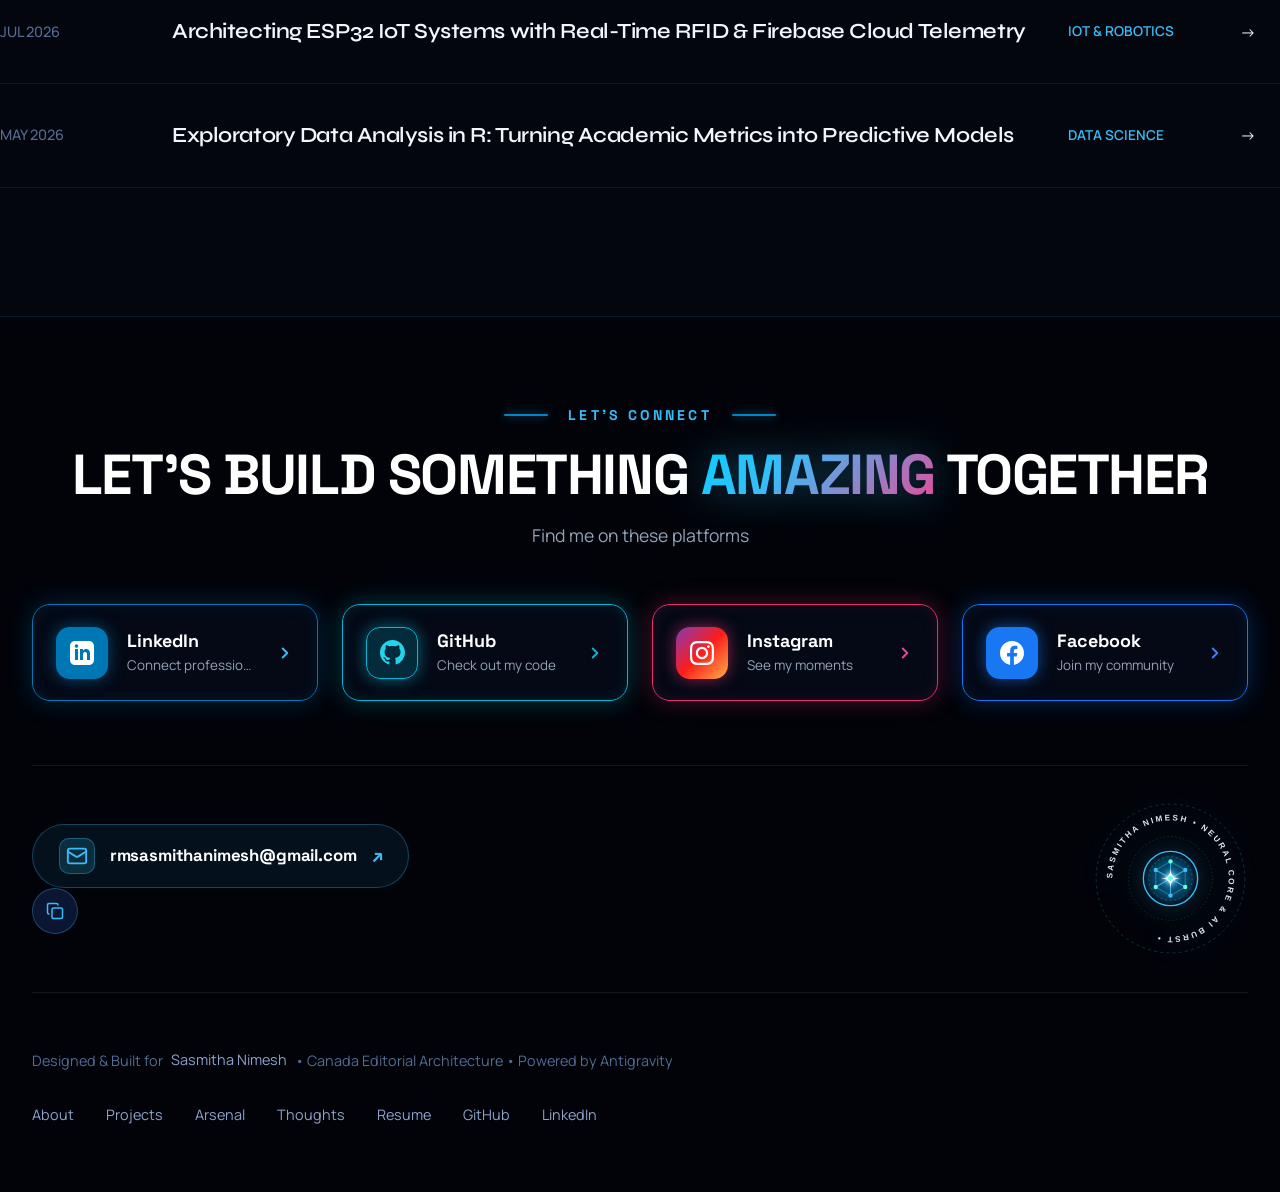
==== commit 187fa9fc: "feat: integrate verified GitHub repositories, First Class Honours, research & leadership roles - Fea" ====
--- a/index.html
+++ b/index.html
@@ -36,15 +36,22 @@
         <ul class="nav-links">
           <li><a href="#about" class="nav-link link-draw">About</a></li>
           <li><a href="#skills" class="nav-link link-draw">Arsenal</a></li>
+          <li><a href="#experience" class="nav-link link-draw">Roles</a></li>
           <li><a href="#projects" class="nav-link link-draw">Projects</a></li>
           <li><a href="#thoughts" class="nav-link link-draw">Thoughts</a></li>
           <li><a href="assets/resume.pdf" target="_blank" class="nav-resume-btn">Resume</a></li>
-          <li><a href="#contact" class="nav-link link-draw" style="color: var(--accent); font-weight: 700;">Start &gt;
-              Collab</a></li>
+          <li><a href="#contact" class="nav-link link-draw">Contact</a></li>
         </ul>
       </nav>
 
       <div class="nav-actions">
+        <button class="nav-ted-trigger-btn" id="nav-ted-trigger-btn" aria-label="Open Ted AI Assistant"
+          title="Meet Ted! Sasmitha's AI Assistant">
+          <span class="nav-ted-icon">✨</span>
+          <span class="nav-ted-text">Ask Ted AI</span>
+          <span class="nav-ted-beacon"></span>
+        </button>
+
         <a href="#contact" class="nav-contact-btn link-draw">
           Get in Touch &rarr;
         </a>
@@ -60,7 +67,7 @@
   <main>
     <section class="hero-section container" id="about">
       <div class="hero-top">
-        <div class="hero-subtag">AI Engineer &amp; Full-Stack Developer</div>
+        <div class="hero-subtag">BSc (Hons) Computer Science (AI) &bull; First Class Honours</div>
         <div class="perspective-wrap animate-init">
           <h1 class="hero-giant-title perspective-text">SASMITHA NIMESH</h1>
         </div>
@@ -68,8 +75,7 @@
         <div class="hero-meta-grid">
           <div class="hero-lead-col">
             <p class="hero-lead-text">
-              Bridging the gap between advanced machine learning models, intuitive web experiences, and intelligent IoT
-              systems. I turn data into decisions and code into solutions.
+              First Class Honours graduate in Computer Science with Artificial Intelligence. Specializing in autonomous robotics, deep learning architectures, full-stack systems, and real-time IoT hardware. I turn data into decisions and code into production solutions.
             </p>
             <a href="mailto:rmsasmithanimesh@gmail.com" class="hero-email-link link-draw">
               rmsasmithanimesh@gmail.com &rarr;
@@ -77,7 +83,9 @@
           </div>
 
           <div class="hero-badge-wrap">
-            <button class="rotating-reel-btn neural-blast-btn" data-trigger-blast aria-label="Activate Neural Singularity &amp; Math Blast" title="Click to trigger Neural Network &amp; Mathematical Logic Blast!">
+            <button class="rotating-reel-btn neural-blast-btn" data-trigger-blast
+              aria-label="Activate Neural Singularity &amp; Math Blast"
+              title="Click to trigger Neural Network &amp; Mathematical Logic Blast!">
               <img src="assets/reel-badge.svg" alt="Neural Singularity Core Badge" class="badge-svg" />
             </button>
           </div>
@@ -164,16 +172,11 @@
           <div class="editorial-body">
             <strong>Curiosity, analytical rigor, and full-stack execution.</strong>
             <p>
-              My journey started with an obsession with understanding how machines "think and work." As a <strong>BSc
-                (Hons) Computer Science with AI</strong> undergraduate, I actively bridge the divide between training
-              statistical models and shipping clean, responsive, user-facing applications.
+              My journey started with an obsession with understanding how machines perceive, reason, and act. Holding a <strong>BSc (Hons) in Computer Science with Artificial Intelligence (First Class Honours)</strong>, I bridge the divide between training statistical machine learning models and shipping clean, tactile, user-facing applications.
             </p>
             <br />
             <p>
-              I don't just write code; I analyze root problems. Whether it's dissecting multivariate student performance
-              trends with <strong>R</strong>, engineering smart shopping carts with <strong>ESP32 &amp; IoT</strong>, or
-              building automated farming architectures with <strong>Java</strong>, operational efficiency and
-              engineering craft are my primary benchmarks.
+              I don't just write code; I analyze root problems. Whether it's architecting real-time IoT shopping systems with <strong>ESP32 &amp; Firebase</strong>, engineering humanitarian fund allocation algorithms using <strong>unsupervised machine learning (PCA &amp; K-Means)</strong>, or authoring research investigating <strong>AI with automation in robotics</strong>, operational excellence and engineering craft are my primary benchmarks.
             </p>
           </div>
         </div>
@@ -195,18 +198,17 @@
       </div>
 
       <div class="projects-grid">
-        <!-- Project 1: Student Performance Analysis -->
-        <article class="project-card" data-project-id="student-performance" tabindex="0">
+        <!-- Project 1: AI News App (Gemini AI) -->
+        <article class="project-card" data-project-id="ai-news-app" tabindex="0">
           <div class="project-thumb-wrap">
-            <span class="project-tag">AI &amp; Data Science</span>
-            <img src="https://images.unsplash.com/photo-1551288049-bebda4e38f71?auto=format&fit=crop&w=1200&q=80"
-              alt="Student Performance Analysis" class="project-thumb" loading="lazy" />
+            <span class="project-tag">Generative AI &amp; MERN</span>
+            <img src="https://images.unsplash.com/photo-1618005182384-a83a8bd57fbe?auto=format&fit=crop&w=1200&q=80"
+              alt="AI Global News Summarizer" class="project-thumb" loading="lazy" />
           </div>
           <div class="project-card-footer">
             <div>
-              <h3 class="project-card-title">Student Performance Analysis</h3>
-              <p style="color: var(--text-dim); font-size: 0.88rem; margin-top: 0.25rem;">R Language &bull; Statistics
-                &bull; Data Visualization</p>
+              <h3 class="project-card-title">AI Global News Summarizer</h3>
+              <p style="color: var(--text-dim); font-size: 0.88rem; margin-top: 0.25rem;">Google Gemini AI &bull; React &bull; Node.js &bull; MongoDB</p>
             </div>
             <div class="project-arrow-icon">
               <img src="assets/arrow-up-right.svg" alt="View" width="18" height="18" />
@@ -214,7 +216,25 @@
           </div>
         </article>
 
-        <!-- Project 2: Smart Shopping Buddy -->
+        <!-- Project 2: Country Segmentation with K-Means (HELP International) -->
+        <article class="project-card" data-project-id="country-segmentation" tabindex="0">
+          <div class="project-thumb-wrap">
+            <span class="project-tag">Unsupervised ML</span>
+            <img src="https://images.unsplash.com/photo-1451187580459-43490279c0fa?auto=format&fit=crop&w=1200&q=80"
+              alt="Humanitarian Fund Allocation Clustering" class="project-thumb" loading="lazy" />
+          </div>
+          <div class="project-card-footer">
+            <div>
+              <h3 class="project-card-title">Humanitarian Fund Allocation Clustering</h3>
+              <p style="color: var(--text-dim); font-size: 0.88rem; margin-top: 0.25rem;">HELP International &bull; PCA &bull; K-Means &bull; Scikit-Learn</p>
+            </div>
+            <div class="project-arrow-icon">
+              <img src="assets/arrow-up-right.svg" alt="View" width="18" height="18" />
+            </div>
+          </div>
+        </article>
+
+        <!-- Project 3: Smart Shopping Buddy (ESP32 IoT) -->
         <article class="project-card" data-project-id="smart-shopping-cart" tabindex="0">
           <div class="project-thumb-wrap">
             <span class="project-tag">Robotics &amp; IoT</span>
@@ -223,8 +243,7 @@
           <div class="project-card-footer">
             <div>
               <h3 class="project-card-title">Smart Shopping Buddy</h3>
-              <p style="color: var(--text-dim); font-size: 0.88rem; margin-top: 0.25rem;">ESP32 &bull; RFID &bull;
-                Firebase &bull; Telegram Bot API</p>
+              <p style="color: var(--text-dim); font-size: 0.88rem; margin-top: 0.25rem;">ESP32 &bull; RFID &bull; Load Cell &bull; Firebase &bull; Telegram</p>
             </div>
             <div class="project-arrow-icon">
               <img src="assets/arrow-up-right.svg" alt="View" width="18" height="18" />
@@ -232,7 +251,7 @@
           </div>
         </article>
 
-        <!-- Project 3: AgroVision Farm Management -->
+        <!-- Project 4: AgroVision Farm Management (Java OOP) -->
         <article class="project-card" data-project-id="agrovision" tabindex="0">
           <div class="project-thumb-wrap">
             <span class="project-tag">Smart Agriculture</span>
@@ -242,8 +261,7 @@
           <div class="project-card-footer">
             <div>
               <h3 class="project-card-title">AgroVision Smart Farming</h3>
-              <p style="color: var(--text-dim); font-size: 0.88rem; margin-top: 0.25rem;">Java OOP &bull; Swing GUI
-                &bull; Automated Irrigation</p>
+              <p style="color: var(--text-dim); font-size: 0.88rem; margin-top: 0.25rem;">Java OOP &bull; Swing GUI &bull; Automated Irrigation</p>
             </div>
             <div class="project-arrow-icon">
               <img src="assets/arrow-up-right.svg" alt="View" width="18" height="18" />
@@ -251,18 +269,35 @@
           </div>
         </article>
 
-        <!-- Project 4: Connect Lanka Tourism -->
-        <article class="project-card" data-project-id="connect-lanka" tabindex="0">
+        <!-- Project 5: Sri Lanka Real-Time Food Price Analysis -->
+        <article class="project-card" data-project-id="food-price-analysis" tabindex="0">
           <div class="project-thumb-wrap">
-            <span class="project-tag">Full-Stack Web</span>
-            <img src="assets/ConnectLanka.png" alt="Connect Lanka Tourism Platform" class="project-thumb"
-              loading="lazy" />
+            <span class="project-tag">Data Science &amp; Time-Series</span>
+            <img src="https://images.unsplash.com/photo-1590283603385-17ffb3a7f29f?auto=format&fit=crop&w=1200&q=80"
+              alt="Sri Lanka Food Price Trend Analysis" class="project-thumb" loading="lazy" />
           </div>
           <div class="project-card-footer">
             <div>
-              <h3 class="project-card-title">Connect Lanka Tourism</h3>
-              <p style="color: var(--text-dim); font-size: 0.88rem; margin-top: 0.25rem;">JavaScript &bull; MongoDB
-                &bull; MySQL &bull; Responsive UI</p>
+              <h3 class="project-card-title">Sri Lanka Food Price Trend Analysis</h3>
+              <p style="color: var(--text-dim); font-size: 0.88rem; margin-top: 0.25rem;">Python &bull; Pandas &bull; Time-Series &bull; Economic Modeling</p>
+            </div>
+            <div class="project-arrow-icon">
+              <img src="assets/arrow-up-right.svg" alt="View" width="18" height="18" />
+            </div>
+          </div>
+        </article>
+
+        <!-- Project 6: Student Performance Analysis in R -->
+        <article class="project-card" data-project-id="student-performance" tabindex="0">
+          <div class="project-thumb-wrap">
+            <span class="project-tag">Statistical Modeling &amp; EDA</span>
+            <img src="https://images.unsplash.com/photo-1551288049-bebda4e38f71?auto=format&fit=crop&w=1200&q=80"
+              alt="Student Performance Analysis in R" class="project-thumb" loading="lazy" />
+          </div>
+          <div class="project-card-footer">
+            <div>
+              <h3 class="project-card-title">Student Performance Analysis in R</h3>
+              <p style="color: var(--text-dim); font-size: 0.88rem; margin-top: 0.25rem;">R Language &bull; Statistics &bull; Hypothesis Testing</p>
             </div>
             <div class="project-arrow-icon">
               <img src="assets/arrow-up-right.svg" alt="View" width="18" height="18" />
@@ -370,6 +405,150 @@
             </div>
             <img src="assets/anchor-icon.svg" alt="Robotics & IoT" width="28" height="28" />
           </div>
+
+          <!-- 04: Software & Cloud Architecture -->
+          <div class="service-item">
+            <div class="service-num">04</div>
+            <div class="service-info">
+              <h4>Software &amp; Cloud Architecture</h4>
+              <p>
+                Architecting resilient backends, decoupled service topologies, and modern deployment models:
+              </p>
+              <ul class="arch-bullets">
+                <li><strong>Monolithic Architecture:</strong> Traditional, single-unit applications engineered for
+                  unified domain consistency &amp; optimized performance.</li>
+                <li><strong>Microservices Architecture:</strong> Decoupled services for elastic scalability, isolated
+                  fault domains, and deployment flexibility.</li>
+                <li><strong>Serverless Architecture:</strong> Event-driven, auto-scaling computational routines with
+                  zero infrastructure management overhead.</li>
+                <li><strong>Hybrid Cloud Solutions:</strong> High-performance integration bridging on-premises hardware
+                  telemetry with secure cloud workloads.</li>
+              </ul>
+              <div class="skill-chips">
+                <span class="skill-chip">Monolithic Architecture</span>
+                <span class="skill-chip">Microservices</span>
+                <span class="skill-chip">Serverless</span>
+                <span class="skill-chip">Hybrid Cloud</span>
+                <span class="skill-chip">Docker</span>
+                <span class="skill-chip">REST APIs</span>
+                <span class="skill-chip">System Design</span>
+              </div>
+            </div>
+            <img src="assets/monitor-icon.svg" alt="Software & Cloud Architecture" width="28" height="28" />
+          </div>
+        </div>
+      </div>
+    </section>
+
+    <!-- Roles, Academic Distinction & Research Section -->
+    <section class="section-experience container" id="experience">
+      <div class="section-header-row">
+        <div>
+          <div class="section-subtitle">Leadership, Research &amp; Academic Distinction</div>
+          <h2 class="section-title">Roles &amp; Experience</h2>
+        </div>
+        <div>
+          <a href="assets/resume.pdf" target="_blank" class="link-draw">Download Full CV (PDF) &rarr;</a>
+        </div>
+      </div>
+
+      <div class="experience-timeline">
+        <!-- Item 1: Degree First Class Honours -->
+        <div class="experience-card">
+          <div class="exp-period-col">
+            <span class="exp-period-badge badge-distinction">ACADEMIC DISTINCTION</span>
+            <span class="exp-date">BSc (Hons) Computer Science</span>
+          </div>
+          <div class="exp-content-col">
+            <div class="exp-role-header">
+              <h3 class="exp-title">BSc (Hons) in Computer Science with Artificial Intelligence</h3>
+              <span class="exp-org-tag">First Class Honours</span>
+            </div>
+            <p class="exp-desc">
+              Graduated with First Class Honours. Specialized in Robotics, Artificial Intelligence, and Intelligent Autonomous Systems. Deep theoretical rigor across neural network architectures, algorithms, machine learning, and systems engineering paired with tactile engineering execution.
+            </p>
+            <div class="skill-chips">
+              <span class="skill-chip">First Class Honours</span>
+              <span class="skill-chip">Artificial Intelligence</span>
+              <span class="skill-chip">Robotics &amp; Automation</span>
+              <span class="skill-chip">Machine Learning</span>
+              <span class="skill-chip">Python &amp; C++</span>
+              <span class="skill-chip">Algorithms &amp; Data Structures</span>
+            </div>
+          </div>
+        </div>
+
+        <!-- Item 2: Ongoing Research Paper -->
+        <div class="experience-card">
+          <div class="exp-period-col">
+            <span class="exp-period-badge badge-active">ACTIVE RESEARCH</span>
+            <span class="exp-date">Academic Publication</span>
+          </div>
+          <div class="exp-content-col">
+            <div class="exp-role-header">
+              <h3 class="exp-title">Lead Researcher &bull; Impact of AI with Automation in Robotics</h3>
+              <span class="exp-org-tag">Ongoing Research Paper</span>
+            </div>
+            <p class="exp-desc">
+              Investigating the synergistic convergence of Artificial Intelligence models, deep reinforcement learning, and automated control loops in physical robotics systems. Applying the formal Research Onion Methodology to model adaptive automation, real-time sensor processing, and fault tolerance.
+            </p>
+            <div class="skill-chips">
+              <span class="skill-chip">Robotics Automation</span>
+              <span class="skill-chip">Intelligent Control Loops</span>
+              <span class="skill-chip">Research Onion Methodology</span>
+              <span class="skill-chip">Sensor Fusion</span>
+              <span class="skill-chip">Mathematical Modeling</span>
+            </div>
+          </div>
+        </div>
+
+        <!-- Item 3: District Coordinator - Sasnaka Sansada -->
+        <div class="experience-card">
+          <div class="exp-period-col">
+            <span class="exp-period-badge">LEADERSHIP &amp; IMPACT</span>
+            <span class="exp-date">Sasnaka Sansada</span>
+          </div>
+          <div class="exp-content-col">
+            <div class="exp-role-header">
+              <h3 class="exp-title">District Coordinator &bull; Polonnaruwa District</h3>
+              <span class="exp-org-tag">Sasnaka Sansada Volunteering Organization</span>
+            </div>
+            <p class="exp-desc">
+              Directing regional educational outreach, seminar programs, and youth welfare projects for Sasnaka Sansada in the Polonnaruwa district. Coordinating multi-disciplinary volunteer cohorts to elevate education, public health awareness, and social initiatives.
+            </p>
+            <div class="skill-chips">
+              <span class="skill-chip">District Leadership</span>
+              <span class="skill-chip">Community Outreach</span>
+              <span class="skill-chip">Educational Empowerment</span>
+              <span class="skill-chip">Event &amp; Team Management</span>
+              <span class="skill-chip">Public Health &amp; Welfare</span>
+            </div>
+          </div>
+        </div>
+
+        <!-- Item 4: Open Source Developer -->
+        <div class="experience-card">
+          <div class="exp-period-col">
+            <span class="exp-period-badge">OPEN SOURCE</span>
+            <span class="exp-date">10+ Public Repositories</span>
+          </div>
+          <div class="exp-content-col">
+            <div class="exp-role-header">
+              <h3 class="exp-title">Open Source Applied AI &amp; Full-Stack Software Developer</h3>
+              <span class="exp-org-tag">GitHub Ecosystem</span>
+            </div>
+            <p class="exp-desc">
+              Architecting production-ready open source software ranging from Generative AI headline summarizers (Google Gemini API), IoT retail carts (ESP32 / Firebase), unsupervised machine learning for humanitarian allocation (HELP International), to statistical modeling in R.
+            </p>
+            <div class="skill-chips">
+              <span class="skill-chip">Generative AI</span>
+              <span class="skill-chip">IoT Hardware</span>
+              <span class="skill-chip">Scikit-Learn</span>
+              <span class="skill-chip">MERN Stack</span>
+              <span class="skill-chip">R &amp; Statistics</span>
+              <span class="skill-chip">Clean Architecture</span>
+            </div>
+          </div>
         </div>
       </div>
     </section>
@@ -413,27 +592,144 @@
   </main>
 
   <!-- Big Editorial Footer / Contact CTA -->
+  <!-- Big Editorial Footer / Contact CTA (Matching Reference Design: Let's Connect) -->
   <footer class="site-footer" id="contact">
     <div class="container">
-      <div class="footer-cta-wrap">
-        <div class="perspective-wrap animate-init">
-          <h2 class="footer-cta-title perspective-text">
-            ALWAYS KEEN<br />
-            FOR EXCITING COLLAB<br />
-            &amp; TECH INNOVATION
-          </h2>
-        </div>
-      </div>
-
-      <div class="footer-email-row">
-        <a href="mailto:rmsasmithanimesh@gmail.com" class="footer-email-btn">
-          <span>rmsasmithanimesh@gmail.com</span>
-          <img src="assets/arrow-up-right.svg" alt="Send email" class="footer-email-arrow" />
+      <!-- Let's Connect Heading Block -->
+      <div class="connect-header-wrap">
+        <div class="connect-subtag">
+          <span class="connect-subtag-line" aria-hidden="true"></span>
+          <span>LET'S CONNECT</span>
+          <span class="connect-subtag-line" aria-hidden="true"></span>
+        </div>
+
+        <h2 class="connect-title">
+          Let's Build Something <span class="gradient-amazing">Amazing</span> Together
+        </h2>
+
+        <p class="connect-subtitle">Find me on these platforms</p>
+      </div>
+
+      <!-- 4 Platforms Grid: Horizontal Cards on Desktop, 4 Compact Mini-Cards on Mobile -->
+      <div class="connect-platforms-grid">
+        <!-- LinkedIn -->
+        <a href="https://www.linkedin.com/in/sasmitha-nimesh-rathnayaka/" target="_blank" rel="noopener noreferrer"
+          class="connect-card card-linkedin" aria-label="Connect on LinkedIn">
+          <div class="card-icon-box">
+            <svg width="24" height="24" viewBox="0 0 24 24" fill="currentColor">
+              <path
+                d="M19 0h-14c-2.761 0-5 2.239-5 5v14c0 2.761 2.239 5 5 5h14c2.762 0 5-2.239 5-5v-14c0-2.761-2.238-5-5-5zm-11 19h-3v-11h3v11zm-1.5-12.268c-.966 0-1.75-.79-1.75-1.764s.784-1.764 1.75-1.764 1.75.79 1.75 1.764-.783 1.764-1.75 1.764zm13.5 12.268h-3v-5.604c0-3.368-4-3.113-4 0v5.604h-3v-11h3v1.765c1.396-2.586 7-2.777 7 2.476v6.759z" />
+            </svg>
+          </div>
+          <div class="card-info">
+            <span class="card-platform-title">LinkedIn</span>
+            <span class="card-platform-sub">Connect professionally</span>
+          </div>
+          <div class="card-chevron" aria-hidden="true">
+            <svg width="18" height="18" viewBox="0 0 24 24" fill="none" stroke="currentColor" stroke-width="2.5"
+              stroke-linecap="round" stroke-linejoin="round">
+              <polyline points="9 18 15 12 9 6"></polyline>
+            </svg>
+          </div>
         </a>
 
-        <button class="rotating-reel-btn neural-blast-btn" data-trigger-blast aria-label="Activate Neural Singularity &amp; Math Blast" title="Click to trigger Neural Network &amp; Mathematical Logic Blast!">
-          <img src="assets/reel-badge.svg" alt="Neural Singularity Core Badge" class="badge-svg" />
-        </button>
+        <!-- GitHub -->
+        <a href="https://github.com/SasmithaNimesh" target="_blank" rel="noopener noreferrer"
+          class="connect-card card-github" aria-label="Check out code on GitHub">
+          <div class="card-icon-box">
+            <svg width="25" height="25" viewBox="0 0 24 24" fill="currentColor">
+              <path
+                d="M12 0C5.37 0 0 5.37 0 12c0 5.31 3.435 9.795 8.205 11.385.6.105.825-.255.825-.57 0-.285-.015-1.23-.015-2.235-3.015.555-3.795-.735-4.035-1.41-.135-.345-.72-1.41-1.23-1.695-.42-.225-1.02-.78-.015-.795.945-.015 1.62.87 1.845 1.23 1.08 1.815 2.805 1.305 3.495.99.105-.78.42-1.305.765-1.605-2.67-.3-5.46-1.335-5.46-5.925 0-1.305.465-2.385 1.23-3.225-.12-.3-.54-1.53.12-3.18 0 0 1.005-.315 3.3 1.23.96-.27 1.98-.405 3-.405s2.04.135 3 .405c2.295-1.56 3.3-1.23 3.3-1.23.66 1.65.24 2.88.12 3.18.765.84 1.23 1.905 1.23 3.225 0 4.605-2.805 5.625-5.475 5.925.435.375.81 1.095.81 2.22 0 1.605-.015 2.895-.015 3.3 0 .315.225.69.825.57A12.02 12.02 0 0 0 24 12c0-6.63-5.37-12-12-12z" />
+            </svg>
+          </div>
+          <div class="card-info">
+            <span class="card-platform-title">GitHub</span>
+            <span class="card-platform-sub">Check out my code</span>
+          </div>
+          <div class="card-chevron" aria-hidden="true">
+            <svg width="18" height="18" viewBox="0 0 24 24" fill="none" stroke="currentColor" stroke-width="2.5"
+              stroke-linecap="round" stroke-linejoin="round">
+              <polyline points="9 18 15 12 9 6"></polyline>
+            </svg>
+          </div>
+        </a>
+
+        <!-- Instagram -->
+        <a href="https://www.instagram.com/nimesh_s_n/" target="_blank" rel="noopener noreferrer"
+          class="connect-card card-instagram" aria-label="See moments on Instagram">
+          <div class="card-icon-box">
+            <svg width="24" height="24" viewBox="0 0 24 24" fill="currentColor">
+              <path
+                d="M12 2.163c3.204 0 3.584.012 4.85.07 3.252.148 4.771 1.691 4.919 4.919.058 1.265.069 1.645.069 4.849 0 3.205-.012 3.584-.069 4.849-.149 3.225-1.664 4.771-4.919 4.919-1.266.058-1.644.07-4.85.07-3.204 0-3.584-.012-4.849-.07-3.26-.149-4.771-1.699-4.919-4.92-.058-1.265-.07-1.644-.07-4.849 0-3.204.013-3.583.07-4.849.149-3.227 1.664-4.771 4.919-4.919 1.266-.057 1.645-.069 4.849-.069zm0-2.163c-3.259 0-3.667.014-4.947.072-4.358.2-6.78 2.618-6.98 6.98-.059 1.281-.073 1.689-.073 4.948 0 3.259.014 3.668.072 4.948.2 4.358 2.618 6.78 6.98 6.98 1.281.058 1.689.072 4.948.072 3.259 0 3.668-.014 4.948-.072 4.354-.2 6.782-2.618 6.979-6.98.059-1.28.073-1.689.073-4.948 0-3.259-.014-3.667-.072-4.947-.196-4.354-2.617-6.78-6.979-6.98-1.281-.059-1.69-.073-4.949-.073zm0 5.838c-3.403 0-6.162 2.759-6.162 6.162s2.759 6.163 6.162 6.163 6.162-2.759 6.162-6.163c0-3.403-2.759-6.162-6.162-6.162zm0 10.162c-2.209 0-4-1.79-4-4 0-2.209 1.791-4 4-4s4 1.791 4 4c0 2.21-1.791 4-4 4zm6.406-11.845c-.796 0-1.441.645-1.441 1.44s.645 1.44 1.441 1.44c.795 0 1.439-.645 1.439-1.44s-.644-1.44-1.439-1.44z" />
+            </svg>
+          </div>
+          <div class="card-info">
+            <span class="card-platform-title">Instagram</span>
+            <span class="card-platform-sub">See my moments</span>
+          </div>
+          <div class="card-chevron" aria-hidden="true">
+            <svg width="18" height="18" viewBox="0 0 24 24" fill="none" stroke="currentColor" stroke-width="2.5"
+              stroke-linecap="round" stroke-linejoin="round">
+              <polyline points="9 18 15 12 9 6"></polyline>
+            </svg>
+          </div>
+        </a>
+
+        <!-- Facebook -->
+        <a href="https://www.facebook.com/sasmitha.nimesh.9/" target="_blank" rel="noopener noreferrer"
+          class="connect-card card-facebook" aria-label="Join community on Facebook">
+          <div class="card-icon-box">
+            <svg width="24" height="24" viewBox="0 0 24 24" fill="currentColor">
+              <path
+                d="M24 12.073c0-6.627-5.373-12-12-12s-12 5.373-12 12c0 5.99 4.388 10.954 10.125 11.854v-8.385H7.078v-3.47h3.047V9.43c0-3.007 1.792-4.669 4.533-4.669 1.312 0 2.686.235 2.686.235v2.953H15.83c-1.491 0-1.956.925-1.956 1.874v2.25h3.328l-.532 3.47h-2.796v8.385C19.612 23.027 24 18.062 24 12.073z" />
+            </svg>
+          </div>
+          <div class="card-info">
+            <span class="card-platform-title">Facebook</span>
+            <span class="card-platform-sub">Join my community</span>
+          </div>
+          <div class="card-chevron" aria-hidden="true">
+            <svg width="18" height="18" viewBox="0 0 24 24" fill="none" stroke="currentColor" stroke-width="2.5"
+              stroke-linecap="round" stroke-linejoin="round">
+              <polyline points="9 18 15 12 9 6"></polyline>
+            </svg>
+          </div>
+        </a>
+      </div>
+
+      <!-- Direct Email Touchpoint & Neural Blast Core Row -->
+      <div class="connect-direct-email-row">
+        <div class="footer-email-action-group">
+          <a href="mailto:rmsasmithanimesh@gmail.com" class="connect-direct-email-btn"
+            title="Send direct email to Sasmitha">
+            <span class="email-icon-box" aria-hidden="true">
+              <svg width="22" height="22" viewBox="0 0 24 24" fill="none" stroke="currentColor" stroke-width="2"
+                stroke-linecap="round" stroke-linejoin="round">
+                <rect width="20" height="16" x="2" y="4" rx="2" />
+                <path d="m22 7-8.97 5.7a1.94 1.94 0 0 1-2.06 0L2 7" />
+              </svg>
+            </span>
+            <span class="email-text">rmsasmithanimesh@gmail.com</span>
+            <span class="email-pill-arrow">↗</span>
+          </a>
+          <button class="copy-email-btn" id="copy-email-btn" title="Copy email address"
+            aria-label="Copy email address to clipboard">
+            <svg class="copy-icon" width="18" height="18" viewBox="0 0 24 24" fill="none" stroke="currentColor"
+              stroke-width="2" stroke-linecap="round" stroke-linejoin="round">
+              <rect width="14" height="14" x="8" y="8" rx="2" ry="2" />
+              <path d="M4 16c-1.1 0-2-.9-2-2V4c0-1.1.9-2 2-2h10c1.1 0 2 .9 2 2" />
+            </svg>
+            <span class="copy-tooltip" id="copy-tooltip">Copy</span>
+          </button>
+        </div>
+
+        <div class="connect-reel-btn-wrap">
+          <button class="rotating-reel-btn neural-blast-btn" data-trigger-blast
+            aria-label="Activate Neural Singularity &amp; Math Blast"
+            title="Click to trigger Neural Network &amp; Mathematical Logic Blast!">
+            <img src="assets/reel-badge.svg" alt="Neural Singularity Core Badge" class="badge-svg" />
+          </button>
+        </div>
       </div>
 
       <div class="footer-bottom-grid">
@@ -502,8 +798,175 @@
     </div>
   </div>
 
+  <!-- Floating AI Assistant Launcher FAB (Ted) -->
+  <aside class="ted-widget-launcher" aria-label="Meet Ted AI Assistant">
+    <button class="ted-fab-btn" id="ted-fab-btn" aria-haspopup="dialog" aria-expanded="false"
+      aria-controls="ted-assistant-modal" title="Meet Ted! Sasmitha's AI Assistant">
+      <span class="ted-fab-pulse" aria-hidden="true"></span>
+      <div class="ted-fab-avatar">
+        <img src="assets/ted-assistant.jpg" alt="Ted AI Mascot" />
+        <span class="ted-fab-beacon"></span>
+      </div>
+      <div class="ted-fab-info">
+        <span class="ted-fab-badge">AI ASSISTANT</span>
+        <span class="ted-fab-name">Meet Ted! ↗</span>
+      </div>
+    </button>
+  </aside>
+
+  <!-- Ted AI Assistant Popup Modal (Matching Image 1) -->
+  <div class="ted-modal-backdrop" id="ted-assistant-modal" role="dialog" aria-modal="true"
+    aria-labelledby="ted-modal-title" aria-hidden="true">
+    <div class="ted-device-frame">
+      <!-- Contour Ring Background (Matching Image 1) -->
+      <div class="ted-contour-bg" aria-hidden="true">
+        <div class="contour-ring ring-1"></div>
+        <div class="contour-ring ring-2"></div>
+        <div class="contour-ring ring-3"></div>
+        <div class="contour-ring ring-4"></div>
+      </div>
+
+      <!-- Top Status & Header -->
+      <div class="ted-header-bar">
+        <div class="ted-pill-badge">
+          <span class="ted-pill-tag">AI</span>
+          <span class="ted-pill-text">Your Personal</span>
+          <span class="ted-pill-accent">ASSISTANT</span>
+          <span class="ted-pill-arrow">↗</span>
+        </div>
+        <button class="ted-btn-close" id="ted-close-btn" aria-label="Close Ted AI Assistant">✕</button>
+      </div>
+
+      <!-- Scrollable Content Area -->
+      <div class="ted-content-body" id="ted-content-scroll">
+        <!-- Hero Mascot Section -->
+        <div class="ted-hero-section">
+          <div class="ted-mascot-wrap">
+            <div class="ted-mascot-glow"></div>
+            <img src="assets/ted-assistant.jpg" alt="Ted Robot" class="ted-mascot-img" />
+          </div>
+          <h3 class="ted-headline" id="ted-modal-title">Meet Ted!</h3>
+          <h4 class="ted-subheadline">Your AI Assistant</h4>
+          <p class="ted-question">How can I help you today?</p>
+        </div>
+
+        <!-- Quick Action Cards Grid (Matching Screen 1) -->
+        <div class="ted-cards-grid">
+          <button class="ted-action-card ted-card-primary" data-ted-action="chat">
+            <div class="ted-card-top">
+              <span class="ted-card-title">Start Chat</span>
+              <span class="ted-card-arrow">↗</span>
+            </div>
+            <p class="ted-card-desc">Ask questions about AI, web, and IoT works.</p>
+          </button>
+
+          <button class="ted-action-card" data-ted-action="projects">
+            <div class="ted-card-top">
+              <span class="ted-card-title">Projects</span>
+              <span class="ted-card-arrow">↗</span>
+            </div>
+            <p class="ted-card-desc">Inspect case studies &amp; live demos.</p>
+          </button>
+
+          <button class="ted-action-card" data-ted-action="arch">
+            <div class="ted-card-top">
+              <span class="ted-card-title">Architecture</span>
+              <span class="ted-card-arrow">↗</span>
+            </div>
+            <p class="ted-card-desc">Monolith, Microservices, Serverless.</p>
+          </button>
+
+          <button class="ted-action-card" data-ted-action="resume">
+            <div class="ted-card-top">
+              <span class="ted-card-title">Resume / CV</span>
+              <span class="ted-card-arrow">↗</span>
+            </div>
+            <p class="ted-card-desc">View verified academic &amp; work credentials.</p>
+          </button>
+
+          <button class="ted-action-card" data-ted-action="blast">
+            <div class="ted-card-top">
+              <span class="ted-card-title">Neural Blast</span>
+              <span class="ted-card-arrow">↗</span>
+            </div>
+            <p class="ted-card-desc">Trigger particle singularity explosion.</p>
+          </button>
+
+          <button class="ted-action-card" data-ted-action="contact">
+            <div class="ted-card-top">
+              <span class="ted-card-title">Contact Sasmitha</span>
+              <span class="ted-card-arrow">↗</span>
+            </div>
+            <p class="ted-card-desc">Email, LinkedIn, and collaboration.</p>
+          </button>
+        </div>
+
+        <!-- Ted Intelligence Badges (Matching Screen 1 bottom) -->
+        <div class="ted-features-list">
+          <div class="ted-feature-pill">
+            <span class="ted-feat-icon">🤖</span>
+            <span>Remembers context during conversation</span>
+          </div>
+          <div class="ted-feature-pill">
+            <span class="ted-feat-icon">⚡</span>
+            <span>Directly opens project case studies &amp; canvas blasts</span>
+          </div>
+        </div>
+
+        <!-- Chat Stream (Shown when user chats) -->
+        <div class="ted-chat-stream" id="ted-chat-stream">
+          <!-- Messages will be dynamically rendered here -->
+        </div>
+      </div>
+
+      <!-- Bottom Voice & Input Controller (Matching Screen 3) -->
+      <div class="ted-footer-bar">
+        <!-- Text Input Row (Collapsible / Toggleable) -->
+        <form class="ted-input-form" id="ted-input-form" autocomplete="off">
+          <input type="text" id="ted-text-input" class="ted-text-input" placeholder="Ask Ted anything about Sasmitha..."
+            autocomplete="off" />
+          <button type="submit" class="ted-send-btn" aria-label="Send">➤</button>
+        </form>
+
+        <!-- Bottom Controls Row -->
+        <div class="ted-controls-row">
+          <button class="ted-ctrl-btn" id="ted-toggle-keyboard" title="Toggle Text Chat" aria-label="Toggle text chat">
+            <svg width="20" height="20" viewBox="0 0 24 24" fill="none" stroke="currentColor" stroke-width="2">
+              <rect x="2" y="4" width="20" height="16" rx="2" />
+              <path d="M6 8h.01M10 8h.01M14 8h.01M18 8h.01M6 12h.01M10 12h.01M14 12h.01M18 12h.01M7 16h10" />
+            </svg>
+          </button>
+
+          <!-- Voice Interaction / Mic Button with Concentric Pulse Rings -->
+          <button class="ted-voice-btn" id="ted-voice-btn" title="Click to Speak with Ted"
+            aria-label="Voice conversation with Ted">
+            <span class="voice-ripple ripple-1"></span>
+            <span class="voice-ripple ripple-2"></span>
+            <span class="voice-ripple ripple-3"></span>
+            <span class="voice-mic-icon">
+              <svg width="22" height="22" viewBox="0 0 24 24" fill="none" stroke="currentColor" stroke-width="2.2"
+                stroke-linecap="round" stroke-linejoin="round">
+                <path d="M12 2a3 3 0 0 0-3 3v7a3 3 0 0 0 6 0V5a3 3 0 0 0-3-3Z" />
+                <path d="M19 10v2a7 7 0 0 1-14 0v-2" />
+                <line x1="12" y1="19" x2="12" y2="22" />
+              </svg>
+            </span>
+          </button>
+
+          <button class="ted-ctrl-btn" id="ted-reset-chat-btn" title="Reset Conversation"
+            aria-label="Reset conversation">
+            <svg width="18" height="18" viewBox="0 0 24 24" fill="none" stroke="currentColor" stroke-width="2">
+              <path d="M3 12a9 9 0 1 0 9-9 9.75 9.75 0 0 0-6.74 2.74L3 8" />
+              <path d="M3 3v5h5" />
+            </svg>
+          </button>
+        </div>
+      </div>
+    </div>
+  </div>
+
   <!-- Scripts -->
   <script src="js/main.js"></script>
 </body>
 
-</html>
+</html>
--- a/css/style.css
+++ b/css/style.css
@@ -4,7 +4,7 @@
    Theme: Artificial Neural Networks & Complex Mathematical Theories (Black & Blue)
    ========================================================================== */
 
-@import url('https://fonts.googleapis.com/css2?family=Manrope:wght@300;400;500;600;700;800&family=Syne:wght@500;700;800&family=Space+Grotesk:wght@500;700&display=swap');
+@import url('https://fonts.googleapis.com/css2?family=Inter:wght@400;500;600;700&family=Manrope:wght@300;400;500;600;700;800&family=Space+Grotesk:wght@500;600;700&family=Syne:wght@500;700;800&display=swap');
 
 :root {
   --bg-primary: #03060d;
@@ -23,6 +23,7 @@
   --font-display: 'Syne', sans-serif;
   --font-heading: 'Space Grotesk', sans-serif;
   --font-body: 'Manrope', -apple-system, BlinkMacSystemFont, sans-serif;
+  --font-ai: 'Inter', -apple-system, BlinkMacSystemFont, sans-serif;
   --transition-smooth: all 0.5s cubic-bezier(0.16, 1, 0.3, 1);
   --transition-quick: all 0.25s cubic-bezier(0.16, 1, 0.3, 1);
   --radius-sm: 4px;
@@ -314,6 +315,75 @@
   gap: 0.4rem;
 }
 
+/* Header & Mobile Ted AI Triggers */
+.nav-ted-trigger-btn {
+  display: inline-flex;
+  align-items: center;
+  gap: 0.45rem;
+  padding: 0.45rem 1rem;
+  background: rgba(56, 189, 248, 0.08);
+  border: 1px solid rgba(56, 189, 248, 0.38);
+  border-radius: var(--radius-full);
+  color: #f0f5ff;
+  font-family: 'Space Grotesk', var(--font-heading, sans-serif);
+  font-size: 0.85rem;
+  font-weight: 700;
+  letter-spacing: -0.01em;
+  cursor: pointer;
+  transition: all 0.3s cubic-bezier(0.16, 1, 0.3, 1);
+  position: relative;
+  backdrop-filter: blur(10px);
+  -webkit-backdrop-filter: blur(10px);
+}
+
+.nav-ted-trigger-btn:hover {
+  background: rgba(56, 189, 248, 0.2);
+  border-color: var(--accent);
+  color: #ffffff;
+  transform: translateY(-2px);
+  box-shadow: 0 4px 18px rgba(56, 189, 248, 0.35);
+}
+
+.nav-ted-icon {
+  font-size: 0.9rem;
+  display: inline-block;
+  animation: sparkleRotate 3s ease-in-out infinite;
+}
+
+@keyframes sparkleRotate {
+  0%, 100% { transform: scale(1) rotate(0deg); }
+  50% { transform: scale(1.18) rotate(18deg); }
+}
+
+.nav-ted-beacon {
+  width: 6px;
+  height: 6px;
+  border-radius: 50%;
+  background: #10b981;
+  box-shadow: 0 0 6px #10b981;
+  margin-left: 2px;
+}
+
+.nav-ted-navlink {
+  background: none;
+  border: none;
+  padding: 0;
+  font-family: inherit;
+  font-size: 0.95rem;
+  font-weight: 700;
+  color: var(--accent);
+  cursor: pointer;
+  display: inline-flex;
+  align-items: center;
+  gap: 0.4rem;
+  text-align: left;
+  transition: color 0.25s ease;
+}
+
+.nav-ted-navlink:hover {
+  color: #ffffff;
+}
+
 .mobile-menu-btn {
   display: none;
   background: none;
@@ -901,6 +971,36 @@
   margin-bottom: 1rem;
 }
 
+.arch-bullets {
+  list-style: none;
+  padding: 0;
+  margin: 0 0 1.25rem 0;
+  display: flex;
+  flex-direction: column;
+  gap: 0.6rem;
+}
+
+.arch-bullets li {
+  position: relative;
+  padding-left: 1.25rem;
+  font-size: 0.95rem;
+  color: var(--text-muted);
+  line-height: 1.5;
+}
+
+.arch-bullets li::before {
+  content: '✦';
+  position: absolute;
+  left: 0;
+  top: 0;
+  color: var(--accent-cyan);
+  font-size: 0.75rem;
+}
+
+.arch-bullets li strong {
+  color: #ffffff;
+}
+
 .service-item:hover .service-num,
 .service-item:hover .service-info h4 {
   color: var(--accent);
@@ -929,6 +1029,145 @@
 }
 
 /* ==========================================================================
+   Roles & Experience Section
+   ========================================================================== */
+.section-experience {
+  padding: 6rem 0 5rem 0;
+  border-top: 1px solid var(--border-subtle);
+}
+
+.experience-timeline {
+  display: flex;
+  flex-direction: column;
+  gap: 1.5rem;
+}
+
+.experience-card {
+  display: grid;
+  grid-template-columns: 240px 1fr;
+  gap: 2.5rem;
+  padding: 2.2rem 2.4rem;
+  background: rgba(6, 11, 25, 0.75);
+  border: 1px solid var(--border-subtle);
+  border-radius: var(--radius-md);
+  backdrop-filter: blur(14px);
+  -webkit-backdrop-filter: blur(14px);
+  transition: transform 0.35s cubic-bezier(0.16, 1, 0.3, 1), border-color 0.35s ease, box-shadow 0.35s ease;
+  position: relative;
+  overflow: hidden;
+}
+
+.experience-card::before {
+  content: '';
+  position: absolute;
+  top: 0;
+  left: 0;
+  width: 4px;
+  height: 100%;
+  background: var(--accent);
+  opacity: 0;
+  transition: opacity 0.3s ease;
+}
+
+.experience-card:hover {
+  transform: translateY(-4px);
+  border-color: rgba(56, 189, 248, 0.45);
+  box-shadow: 0 16px 36px rgba(0, 0, 0, 0.5), 0 0 24px rgba(56, 189, 248, 0.15);
+}
+
+.experience-card:hover::before {
+  opacity: 1;
+}
+
+.exp-period-col {
+  display: flex;
+  flex-direction: column;
+  gap: 0.65rem;
+  align-items: flex-start;
+}
+
+.exp-period-badge {
+  display: inline-block;
+  font-family: 'Space Grotesk', var(--font-heading, sans-serif);
+  font-size: 0.72rem;
+  font-weight: 700;
+  letter-spacing: 0.1em;
+  padding: 0.35rem 0.75rem;
+  border-radius: var(--radius-full);
+  background: rgba(56, 189, 248, 0.1);
+  color: var(--accent);
+  border: 1px solid rgba(56, 189, 248, 0.3);
+  text-transform: uppercase;
+}
+
+.exp-period-badge.badge-distinction {
+  background: rgba(245, 158, 11, 0.12);
+  color: #fbbf24;
+  border-color: rgba(245, 158, 11, 0.4);
+  box-shadow: 0 0 12px rgba(245, 158, 11, 0.2);
+}
+
+.exp-period-badge.badge-active {
+  background: rgba(16, 185, 129, 0.12);
+  color: #34d399;
+  border-color: rgba(16, 185, 129, 0.4);
+  box-shadow: 0 0 12px rgba(16, 185, 129, 0.2);
+}
+
+.exp-date {
+  font-size: 0.9rem;
+  font-weight: 600;
+  color: var(--text-muted);
+}
+
+.exp-content-col {
+  display: flex;
+  flex-direction: column;
+  gap: 0.9rem;
+}
+
+.exp-role-header {
+  display: flex;
+  align-items: baseline;
+  justify-content: space-between;
+  gap: 1rem;
+  flex-wrap: wrap;
+}
+
+.exp-title {
+  font-size: 1.35rem;
+  font-weight: 700;
+  color: #ffffff;
+  font-family: 'Space Grotesk', var(--font-heading, sans-serif);
+  line-height: 1.25;
+}
+
+.exp-org-tag {
+  font-size: 0.85rem;
+  font-weight: 600;
+  color: var(--accent);
+  background: rgba(56, 189, 248, 0.08);
+  padding: 0.25rem 0.65rem;
+  border-radius: 6px;
+  border: 1px solid rgba(56, 189, 248, 0.2);
+}
+
+.exp-desc {
+  font-size: 0.96rem;
+  color: var(--text-muted);
+  line-height: 1.65;
+  margin: 0;
+}
+
+@media (max-width: 768px) {
+  .experience-card {
+    grid-template-columns: 1fr;
+    gap: 1.25rem;
+    padding: 1.5rem;
+  }
+}
+
+/* ==========================================================================
    Thoughts / Editorial Articles Section
    ========================================================================== */
 .section-thoughts {
@@ -981,8 +1220,9 @@
    Footer & Big CTA
    ========================================================================== */
 .site-footer {
-  padding: 8rem 0 4rem 0;
-  background-color: rgba(2, 4, 10, 0.92);
+  padding: 5.5rem 0 4rem 0;
+  scroll-margin-top: 4rem;
+  background-color: rgba(2, 4, 10, 0.94);
   backdrop-filter: blur(18px);
   -webkit-backdrop-filter: blur(18px);
   border-top: 1px solid var(--border-subtle);
@@ -990,49 +1230,526 @@
 }
 
 .footer-cta-wrap {
-  margin-bottom: 5rem;
+  margin-bottom: 3.5rem;
 }
 
 .footer-cta-title {
-  font-size: clamp(2.8rem, 7.2vw, 7.2rem);
-  line-height: 0.95;
+  font-size: clamp(2.4rem, 5.6vw, 5.8rem);
+  line-height: 1.02;
   letter-spacing: -0.03em;
   color: #ffffff;
+  margin-bottom: 2.2rem;
+}
+
+/* Contact Status Badge */
+.contact-status-badge {
+  display: inline-flex;
+  align-items: center;
+  gap: 0.65rem;
+  padding: 0.45rem 1.15rem;
+  background: rgba(16, 185, 129, 0.1);
+  border: 1.5px solid rgba(16, 185, 129, 0.35);
+  border-radius: var(--radius-full);
+  font-family: 'Space Grotesk', var(--font-heading, sans-serif);
+  font-size: 0.78rem;
+  font-weight: 700;
+  letter-spacing: 0.08em;
+  color: #34d399;
+  text-transform: uppercase;
+  margin-bottom: 1.8rem;
+  backdrop-filter: blur(8px);
+  -webkit-backdrop-filter: blur(8px);
+}
+
+.status-pulse-dot {
+  width: 8px;
+  height: 8px;
+  border-radius: 50%;
+  background: #10b981;
+  box-shadow: 0 0 10px #10b981;
+  animation: statusPulse 2s infinite ease-in-out;
+}
+
+@keyframes statusPulse {
+  0%, 100% { opacity: 1; transform: scale(1); }
+  50% { opacity: 0.4; transform: scale(1.3); }
+}
+
+/* ==========================================================================
+   LET'S CONNECT Section - Desktop & Mobile Mockup Design
+   ========================================================================== */
+.connect-header-wrap {
+  text-align: center;
   margin-bottom: 3.5rem;
-}
-
-.footer-email-row {
+  display: flex;
+  flex-direction: column;
+  align-items: center;
+}
+
+.connect-subtag {
+  display: inline-flex;
+  align-items: center;
+  justify-content: center;
+  gap: 1.25rem;
+  font-family: 'Space Grotesk', var(--font-heading, sans-serif);
+  font-size: 0.88rem;
+  font-weight: 700;
+  letter-spacing: 0.22em;
+  color: #38bdf8;
+  text-transform: uppercase;
+}
+
+.connect-subtag-line {
+  display: inline-block;
+  width: 44px;
+  height: 2px;
+  background: #0284c7;
+  border-radius: 2px;
+  box-shadow: 0 0 10px rgba(56, 189, 248, 0.6);
+}
+
+.connect-title {
+  font-family: 'Space Grotesk', var(--font-heading, sans-serif);
+  font-size: clamp(2.2rem, 4.4vw, 3.8rem);
+  font-weight: 700;
+  color: #ffffff;
+  letter-spacing: -0.025em;
+  line-height: 1.15;
+  margin: 1.1rem 0 0.85rem 0;
+  text-align: center;
+}
+
+.gradient-amazing {
+  background: linear-gradient(135deg, #00d2ff 0%, #38bdf8 35%, #ec4899 100%);
+  -webkit-background-clip: text;
+  -webkit-text-fill-color: transparent;
+  background-clip: text;
+  font-weight: 800;
+  filter: drop-shadow(0 0 20px rgba(56, 189, 248, 0.4));
+}
+
+.connect-subtitle {
+  font-size: 1.1rem;
+  color: #94a3b8;
+  font-family: var(--font-body, sans-serif);
+  font-weight: 400;
+  margin: 0;
+  text-align: center;
+}
+
+/* 4 Platforms Grid: Desktop 4-Columns with Neon Glow Borders */
+.connect-platforms-grid {
+  display: grid;
+  grid-template-columns: repeat(4, 1fr);
+  gap: 1.5rem;
+  margin-bottom: 4rem;
+}
+
+.connect-card {
+  display: flex;
+  align-items: center;
+  gap: 1.15rem;
+  padding: 1.35rem 1.45rem;
+  background: rgba(6, 11, 25, 0.82);
+  border-radius: 18px;
+  text-decoration: none;
+  position: relative;
+  overflow: hidden;
+  backdrop-filter: blur(20px);
+  -webkit-backdrop-filter: blur(20px);
+  transition: transform 0.35s cubic-bezier(0.16, 1, 0.3, 1), box-shadow 0.35s cubic-bezier(0.16, 1, 0.3, 1), border-color 0.35s cubic-bezier(0.16, 1, 0.3, 1);
+  box-sizing: border-box;
+}
+
+.connect-card .card-icon-box {
+  width: 52px;
+  height: 52px;
+  border-radius: 14px;
+  display: flex;
+  align-items: center;
+  justify-content: center;
+  flex-shrink: 0;
+  transition: transform 0.35s ease, box-shadow 0.35s ease;
+}
+
+.connect-card .card-info {
+  display: flex;
+  flex-direction: column;
+  gap: 0.25rem;
+  flex: 1;
+  min-width: 0;
+}
+
+.connect-card .card-platform-title {
+  font-family: 'Space Grotesk', var(--font-heading, sans-serif);
+  font-weight: 700;
+  font-size: 1.12rem;
+  color: #ffffff;
+  line-height: 1.2;
+}
+
+.connect-card .card-platform-sub {
+  font-size: 0.84rem;
+  color: #94a3b8;
+  white-space: nowrap;
+  overflow: hidden;
+  text-overflow: ellipsis;
+  font-weight: 400;
+}
+
+.connect-card .card-chevron {
+  display: flex;
+  align-items: center;
+  justify-content: center;
+  flex-shrink: 0;
+  transition: transform 0.35s cubic-bezier(0.16, 1, 0.3, 1);
+}
+
+.connect-card:hover {
+  transform: translateY(-6px);
+}
+
+.connect-card:hover .card-chevron {
+  transform: translateX(4px);
+}
+
+.connect-card:hover .card-icon-box {
+  transform: scale(1.06);
+}
+
+/* Platform 1: LinkedIn (Neon Blue Glow) */
+.connect-card.card-linkedin {
+  border: 1.5px solid #0077b5;
+  box-shadow: 0 0 24px rgba(0, 119, 181, 0.32), inset 0 0 15px rgba(0, 119, 181, 0.12);
+}
+
+.connect-card.card-linkedin .card-icon-box {
+  background: #0077b5;
+  color: #ffffff;
+  box-shadow: 0 0 16px rgba(0, 119, 181, 0.6);
+}
+
+.connect-card.card-linkedin .card-chevron {
+  color: #38bdf8;
+}
+
+.connect-card.card-linkedin:hover {
+  border-color: #38bdf8;
+  box-shadow: 0 0 36px rgba(0, 119, 181, 0.7), 0 14px 28px rgba(0, 119, 181, 0.35);
+}
+
+/* Platform 2: GitHub (Neon Cyan Glow) */
+.connect-card.card-github {
+  border: 1.5px solid #06b6d4;
+  box-shadow: 0 0 24px rgba(6, 182, 212, 0.32), inset 0 0 15px rgba(6, 182, 212, 0.12);
+}
+
+.connect-card.card-github .card-icon-box {
+  background: rgba(6, 182, 212, 0.2);
+  border: 1.5px solid #06b6d4;
+  color: #22d3ee;
+  box-shadow: 0 0 16px rgba(6, 182, 212, 0.55);
+}
+
+.connect-card.card-github .card-chevron {
+  color: #06b6d4;
+}
+
+.connect-card.card-github:hover {
+  border-color: #22d3ee;
+  box-shadow: 0 0 36px rgba(6, 182, 212, 0.7), 0 14px 28px rgba(6, 182, 212, 0.35);
+}
+
+/* Platform 3: Instagram (Neon Pink/Magenta Glow) */
+.connect-card.card-instagram {
+  border: 1.5px solid #e1306c;
+  box-shadow: 0 0 24px rgba(225, 48, 108, 0.32), inset 0 0 15px rgba(225, 48, 108, 0.12);
+}
+
+.connect-card.card-instagram .card-icon-box {
+  background: linear-gradient(135deg, #833ab4, #fd1d1d, #fcb045);
+  color: #ffffff;
+  box-shadow: 0 0 16px rgba(225, 48, 108, 0.6);
+}
+
+.connect-card.card-instagram .card-chevron {
+  color: #ec4899;
+}
+
+.connect-card.card-instagram:hover {
+  border-color: #f43f5e;
+  box-shadow: 0 0 36px rgba(225, 48, 108, 0.75), 0 14px 28px rgba(225, 48, 108, 0.35);
+}
+
+/* Platform 4: Facebook (Neon Royal Blue Glow) */
+.connect-card.card-facebook {
+  border: 1.5px solid #1877f2;
+  box-shadow: 0 0 24px rgba(24, 119, 242, 0.32), inset 0 0 15px rgba(24, 119, 242, 0.12);
+}
+
+.connect-card.card-facebook .card-icon-box {
+  background: #1877f2;
+  color: #ffffff;
+  box-shadow: 0 0 16px rgba(24, 119, 242, 0.6);
+}
+
+.connect-card.card-facebook .card-chevron {
+  color: #3b82f6;
+}
+
+.connect-card.card-facebook:hover {
+  border-color: #60a5fa;
+  box-shadow: 0 0 36px rgba(24, 119, 242, 0.75), 0 14px 28px rgba(24, 119, 242, 0.35);
+}
+
+/* Direct Email Touchpoint & Neural Blast Core Row */
+.connect-direct-email-row {
   display: flex;
   align-items: center;
   justify-content: space-between;
-  border-bottom: 1px solid var(--border-subtle);
-  padding-bottom: 3rem;
-  margin-bottom: 4rem;
-}
-
-.footer-email-btn {
-  font-size: clamp(1.6rem, 3.2vw, 3.2rem);
-  font-family: var(--font-display);
+  gap: 2rem;
+  padding: 2.2rem 0;
+  border-top: 1px solid rgba(255, 255, 255, 0.08);
+  border-bottom: 1px solid rgba(255, 255, 255, 0.08);
+  margin-bottom: 3.5rem;
+  flex-wrap: wrap;
+}
+
+.connect-direct-email-btn {
+  display: inline-flex;
+  align-items: center;
+  gap: 0.95rem;
+  padding: 0.8rem 1.6rem;
+  background: rgba(56, 189, 248, 0.08);
+  border: 1.5px solid rgba(56, 189, 248, 0.3);
+  border-radius: var(--radius-full);
+  color: #ffffff;
+  text-decoration: none;
+  font-family: 'Space Grotesk', var(--font-heading, sans-serif);
   font-weight: 700;
-  color: #ffffff;
-  display: flex;
-  align-items: center;
-  gap: 1.5rem;
-  transition: color 0.3s ease;
-}
-
-.footer-email-btn:hover {
+  font-size: 1.05rem;
+  letter-spacing: -0.01em;
+  transition: all 0.35s cubic-bezier(0.16, 1, 0.3, 1);
+  backdrop-filter: blur(12px);
+  -webkit-backdrop-filter: blur(12px);
+}
+
+.connect-direct-email-btn .email-icon-box {
+  width: 36px;
+  height: 36px;
+  border-radius: 10px;
+  background: rgba(56, 189, 248, 0.16);
+  border: 1px solid rgba(56, 189, 248, 0.35);
+  display: flex;
+  align-items: center;
+  justify-content: center;
+  color: #38bdf8;
+  flex-shrink: 0;
+  transition: all 0.3s ease;
+}
+
+.connect-direct-email-btn .email-pill-arrow {
+  color: #38bdf8;
+  font-size: 1.15rem;
+  transition: transform 0.3s ease;
+}
+
+.connect-direct-email-btn:hover {
+  background: rgba(56, 189, 248, 0.16);
+  border-color: #38bdf8;
+  box-shadow: 0 0 24px rgba(56, 189, 248, 0.35);
+  transform: translateY(-2px);
+  color: #ffffff;
+}
+
+.connect-direct-email-btn:hover .email-pill-arrow {
+  transform: translate(3px, -3px);
+}
+
+.connect-direct-email-btn:hover .email-icon-box {
+  background: #38bdf8;
+  color: #03060d;
+}
+
+.copy-email-btn {
+  width: 46px;
+  height: 46px;
+  border-radius: 50%;
+  border: 1.5px solid rgba(56, 189, 248, 0.3);
+  background: rgba(13, 27, 58, 0.85);
   color: var(--accent);
-}
-
-.footer-email-arrow {
-  width: 50px;
-  height: 50px;
-  transition: transform 0.4s cubic-bezier(0.16, 1, 0.3, 1);
-}
-
-.footer-email-btn:hover .footer-email-arrow {
-  transform: translate(6px, -6px);
+  display: flex;
+  align-items: center;
+  justify-content: center;
+  cursor: pointer;
+  position: relative;
+  transition: all 0.3s cubic-bezier(0.16, 1, 0.3, 1);
+  backdrop-filter: blur(8px);
+  -webkit-backdrop-filter: blur(8px);
+}
+
+.copy-email-btn:hover {
+  background: var(--accent);
+  color: #03060d;
+  border-color: var(--accent);
+  transform: translateY(-2px);
+  box-shadow: 0 0 20px rgba(56, 189, 248, 0.6);
+}
+
+.copy-tooltip {
+  position: absolute;
+  top: -34px;
+  left: 50%;
+  transform: translateX(-50%) translateY(4px);
+  background: #0f2744;
+  color: #ffffff;
+  font-family: var(--font-ai, sans-serif);
+  font-size: 0.72rem;
+  font-weight: 600;
+  padding: 3px 8px;
+  border-radius: 4px;
+  border: 1px solid rgba(56, 189, 248, 0.3);
+  white-space: nowrap;
+  opacity: 0;
+  pointer-events: none;
+  transition: opacity 0.2s ease, transform 0.2s ease;
+  box-shadow: 0 4px 12px rgba(0, 0, 0, 0.4);
+}
+
+.copy-email-btn:hover .copy-tooltip {
+  opacity: 1;
+  transform: translateX(-50%) translateY(0);
+}
+
+.copy-email-btn.copied {
+  background: #10b981 !important;
+  color: #ffffff !important;
+  border-color: #10b981 !important;
+}
+
+/* ==========================================================================
+   Mobile Responsive Layout (Phone Mockup Alignment: 4-Column Mini-Cards)
+   ========================================================================== */
+@media (max-width: 860px) {
+  .connect-title {
+    font-size: clamp(1.8rem, 5.5vw, 2.6rem);
+  }
+
+  .connect-platforms-grid {
+    grid-template-columns: repeat(4, 1fr);
+    gap: 0.65rem;
+    margin-bottom: 2.8rem;
+  }
+
+  /* Compact 4-column cards matching the phone frame mockup */
+  .connect-card {
+    flex-direction: column;
+    align-items: center;
+    justify-content: center;
+    text-align: center;
+    padding: 0.85rem 0.35rem 0.75rem 0.35rem;
+    gap: 0.45rem;
+    border-radius: 16px;
+  }
+
+  .connect-card .card-icon-box {
+    width: 48px;
+    height: 48px;
+    border-radius: 14px;
+  }
+
+  .connect-card .card-icon-box svg {
+    width: 22px;
+    height: 22px;
+  }
+
+  .connect-card .card-info {
+    align-items: center;
+    text-align: center;
+    gap: 0;
+  }
+
+  .connect-card .card-platform-title {
+    font-size: 0.8rem;
+    font-weight: 600;
+    line-height: 1.2;
+    color: #e2e8f0;
+  }
+
+  /* Hide subtitle on mobile so it matches the reference mockup */
+  .connect-card .card-platform-sub {
+    display: none !important;
+  }
+
+  .connect-card .card-chevron {
+    margin-top: 0.1rem;
+  }
+
+  .connect-card .card-chevron svg {
+    width: 14px;
+    height: 14px;
+    stroke-width: 2.8;
+  }
+
+  .connect-direct-email-row {
+    flex-direction: column;
+    align-items: center;
+    text-align: center;
+    gap: 1.5rem;
+    padding: 1.8rem 0;
+  }
+
+  .connect-direct-email-btn {
+    font-size: 0.88rem;
+    padding: 0.65rem 1.15rem;
+    max-width: 100%;
+    word-break: break-all;
+  }
+
+  .connect-subtag {
+    font-size: 0.76rem;
+    letter-spacing: 0.16em;
+    gap: 0.85rem;
+  }
+
+  .connect-subtag-line {
+    width: 24px;
+  }
+
+  .connect-subtitle {
+    font-size: 0.95rem;
+  }
+}
+
+@media (max-width: 480px) {
+  .connect-platforms-grid {
+    gap: 0.45rem;
+  }
+
+  .connect-card {
+    padding: 0.7rem 0.2rem 0.65rem 0.2rem;
+    border-radius: 12px;
+  }
+
+  .connect-card .card-icon-box {
+    width: 42px;
+    height: 42px;
+    border-radius: 11px;
+  }
+
+  .connect-card .card-icon-box svg {
+    width: 19px;
+    height: 19px;
+  }
+
+  .connect-card .card-platform-title {
+    font-size: 0.72rem;
+  }
+
+  .connect-card .card-chevron svg {
+    width: 12px;
+    height: 12px;
+  }
 }
 
 .footer-bottom-grid {
@@ -1308,10 +2025,13 @@
   .thought-date, .thought-arrow {
     display: none;
   }
-  .footer-email-row {
+  .footer-contact-main-block {
     flex-direction: column;
     align-items: flex-start;
-    gap: 2rem;
+    gap: 2.2rem;
+  }
+  .social-buttons-cluster {
+    gap: 0.65rem;
   }
   .footer-bottom-grid {
     flex-direction: column;
@@ -1383,5 +2103,782 @@
   }
 }
 
-
-
+/* ==========================================================================
+   Software & Cloud Architecture Bullets (Reference Image 2)
+   ========================================================================== */
+.arch-bullets {
+  list-style: none;
+  padding: 0;
+  margin: 1rem 0 1.25rem 0;
+  display: flex;
+  flex-direction: column;
+  gap: 0.65rem;
+}
+
+.arch-bullets li {
+  position: relative;
+  padding-left: 1.4rem;
+  font-size: 0.9rem;
+  line-height: 1.45;
+  color: var(--text-dim);
+}
+
+.arch-bullets li::before {
+  content: '✦';
+  position: absolute;
+  left: 0;
+  top: 0;
+  color: var(--accent);
+  font-size: 0.8rem;
+  line-height: 1.45;
+}
+
+.arch-bullets li strong {
+  color: #ffffff;
+  font-weight: 600;
+}
+
+/* ==========================================================================
+   Ted AI Assistant Widget (Reference Image 1: Mobile UI)
+   ========================================================================== */
+
+/* Floating Launcher (FAB) in Corner */
+.ted-widget-launcher {
+  position: fixed;
+  bottom: 28px;
+  right: 28px;
+  z-index: 999;
+}
+
+.ted-fab-btn {
+  display: flex;
+  align-items: center;
+  gap: 12px;
+  background: rgba(7, 16, 28, 0.85);
+  border: 1.5px solid rgba(56, 189, 248, 0.35);
+  border-radius: 999px;
+  padding: 6px 18px 6px 6px;
+  backdrop-filter: blur(16px);
+  -webkit-backdrop-filter: blur(16px);
+  box-shadow: 0 10px 30px rgba(0, 0, 0, 0.5), 0 0 25px rgba(56, 189, 248, 0.2);
+  cursor: pointer;
+  position: relative;
+  transition: transform 0.3s cubic-bezier(0.16, 1, 0.3, 1), border-color 0.3s ease, box-shadow 0.3s ease;
+}
+
+.ted-fab-btn:hover {
+  transform: translateY(-4px) scale(1.02);
+  border-color: rgba(56, 189, 248, 0.7);
+  box-shadow: 0 14px 40px rgba(0, 0, 0, 0.6), 0 0 35px rgba(56, 189, 248, 0.35);
+}
+
+.ted-fab-pulse {
+  position: absolute;
+  inset: -4px;
+  border-radius: 999px;
+  border: 1.5px solid rgba(56, 189, 248, 0.4);
+  animation: tedFabPulseRing 2.6s cubic-bezier(0.24, 0, 0.38, 1) infinite;
+  pointer-events: none;
+}
+
+@keyframes tedFabPulseRing {
+  0% {
+    transform: scale(0.98);
+    opacity: 0.8;
+  }
+  70% {
+    transform: scale(1.15);
+    opacity: 0;
+  }
+  100% {
+    transform: scale(1.15);
+    opacity: 0;
+  }
+}
+
+.ted-fab-avatar {
+  width: 44px;
+  height: 44px;
+  border-radius: 50%;
+  position: relative;
+  overflow: hidden;
+  border: 2px solid rgba(56, 189, 248, 0.6);
+  flex-shrink: 0;
+  background: #0d1e33;
+}
+
+.ted-fab-avatar img {
+  width: 100%;
+  height: 100%;
+  object-fit: cover;
+  display: block;
+}
+
+.ted-fab-beacon {
+  position: absolute;
+  bottom: 1px;
+  right: 1px;
+  width: 10px;
+  height: 10px;
+  border-radius: 50%;
+  background: #10b981;
+  border: 2px solid #07101c;
+  box-shadow: 0 0 6px #10b981;
+}
+
+.ted-fab-info {
+  display: flex;
+  flex-direction: column;
+  align-items: flex-start;
+  text-align: left;
+}
+
+.ted-fab-badge {
+  font-family: var(--font-mono, monospace);
+  font-size: 0.62rem;
+  letter-spacing: 0.1em;
+  color: var(--accent);
+  text-transform: uppercase;
+  font-weight: 700;
+  line-height: 1;
+  margin-bottom: 3px;
+}
+
+.ted-fab-name {
+  font-family: 'Space Grotesk', var(--font-heading, sans-serif);
+  font-size: 0.88rem;
+  font-weight: 700;
+  color: #ffffff;
+  line-height: 1.1;
+  transition: color 0.2s ease;
+}
+
+.ted-fab-btn:hover .ted-fab-name {
+  color: #38bdf8;
+}
+
+/* Modal Overlay & Responsive Positioning */
+.ted-modal-backdrop {
+  position: fixed;
+  inset: 0;
+  background: rgba(2, 6, 13, 0.72);
+  backdrop-filter: blur(12px);
+  -webkit-backdrop-filter: blur(12px);
+  z-index: 10000;
+  display: flex;
+  align-items: flex-end;
+  justify-content: flex-end;
+  padding: 24px;
+  opacity: 0;
+  pointer-events: none;
+  transition: opacity 0.3s cubic-bezier(0.16, 1, 0.3, 1);
+}
+
+.ted-modal-backdrop.active {
+  opacity: 1;
+  pointer-events: auto;
+}
+
+/* Device Frame (Matching Rounded Aesthetic from Image 1) */
+.ted-device-frame {
+  width: 395px;
+  max-width: 100%;
+  height: min(740px, calc(100vh - 48px));
+  background: linear-gradient(180deg, #132742 0%, #0d1e33 42%, #081322 100%);
+  border-radius: 36px;
+  border: 1.5px solid rgba(56, 189, 248, 0.28);
+  box-shadow: 0 25px 60px rgba(0, 0, 0, 0.8), 0 0 50px rgba(24, 60, 100, 0.4);
+  overflow: hidden;
+  display: flex;
+  flex-direction: column;
+  position: relative;
+  transform: translateY(24px) scale(0.96);
+  transition: transform 0.35s cubic-bezier(0.16, 1, 0.3, 1);
+}
+
+.ted-modal-backdrop.active .ted-device-frame {
+  transform: translateY(0) scale(1);
+}
+
+/* Concentric Contour Rings (Matching Image 1 & 3 Background) */
+.ted-contour-bg {
+  position: absolute;
+  inset: 0;
+  pointer-events: none;
+  overflow: hidden;
+  z-index: 1;
+}
+
+.contour-ring {
+  position: absolute;
+  border: 1px solid rgba(56, 189, 248, 0.1);
+  border-radius: 50%;
+  left: 50%;
+  top: 24%;
+  transform: translate(-50%, -50%);
+  transition: opacity 0.4s ease;
+}
+
+.contour-ring.ring-1 {
+  width: 160px;
+  height: 160px;
+  border-color: rgba(56, 189, 248, 0.16);
+}
+
+.contour-ring.ring-2 {
+  width: 250px;
+  height: 250px;
+  border-color: rgba(56, 189, 248, 0.12);
+}
+
+.contour-ring.ring-3 {
+  width: 350px;
+  height: 350px;
+  border-color: rgba(56, 189, 248, 0.08);
+}
+
+.contour-ring.ring-4 {
+  width: 470px;
+  height: 470px;
+  border-color: rgba(56, 189, 248, 0.05);
+}
+
+/* Header Bar & White Pill Badge (Matching Image 1 Top) */
+.ted-header-bar {
+  display: flex;
+  justify-content: space-between;
+  align-items: center;
+  padding: 16px 18px 10px;
+  position: relative;
+  z-index: 3;
+}
+
+.ted-pill-badge {
+  background: #ffffff;
+  color: #0d1e33;
+  border-radius: 999px;
+  padding: 6px 14px;
+  display: inline-flex;
+  align-items: center;
+  gap: 6px;
+  font-family: 'Space Grotesk', var(--font-heading, sans-serif);
+  font-size: 0.8rem;
+  box-shadow: 0 4px 16px rgba(0, 0, 0, 0.25);
+  user-select: none;
+}
+
+.ted-pill-tag {
+  background: #0d1e33;
+  color: #ffffff;
+  border-radius: 6px;
+  padding: 1px 6px;
+  font-size: 0.68rem;
+  font-weight: 800;
+  letter-spacing: 0.5px;
+}
+
+.ted-pill-text {
+  font-weight: 600;
+  color: #0d1e33;
+}
+
+.ted-pill-accent {
+  font-weight: 800;
+  color: #0d1e33;
+  letter-spacing: 0.5px;
+}
+
+.ted-pill-arrow {
+  color: #0d1e33;
+  font-weight: 800;
+  font-size: 0.9rem;
+}
+
+.ted-btn-close {
+  width: 34px;
+  height: 34px;
+  border-radius: 50%;
+  border: 1px solid rgba(255, 255, 255, 0.16);
+  background: rgba(255, 255, 255, 0.08);
+  color: #e2e8f0;
+  display: flex;
+  align-items: center;
+  justify-content: center;
+  cursor: pointer;
+  font-size: 0.85rem;
+  transition: all 0.2s ease;
+}
+
+.ted-btn-close:hover {
+  background: rgba(255, 255, 255, 0.2);
+  color: #ffffff;
+  transform: scale(1.08);
+}
+
+/* Content Body */
+.ted-content-body {
+  flex: 1;
+  overflow-y: auto;
+  padding: 8px 18px 14px;
+  position: relative;
+  z-index: 2;
+  scrollbar-width: thin;
+  scrollbar-color: rgba(56, 189, 248, 0.3) transparent;
+}
+
+.ted-content-body::-webkit-scrollbar {
+  width: 5px;
+}
+
+.ted-content-body::-webkit-scrollbar-thumb {
+  background: rgba(56, 189, 248, 0.25);
+  border-radius: 4px;
+}
+
+/* Hero Section with 3D Mascot */
+.ted-hero-section {
+  text-align: center;
+  padding: 4px 0 14px;
+}
+
+.ted-mascot-wrap {
+  width: 100px;
+  height: 100px;
+  margin: 0 auto 10px;
+  position: relative;
+  display: flex;
+  align-items: center;
+  justify-content: center;
+}
+
+.ted-mascot-glow {
+  position: absolute;
+  inset: -10px;
+  border-radius: 50%;
+  background: radial-gradient(circle, rgba(56, 189, 248, 0.4) 0%, rgba(13, 30, 51, 0) 70%);
+  filter: blur(8px);
+}
+
+.ted-mascot-img {
+  width: 90px;
+  height: 90px;
+  border-radius: 50%;
+  object-fit: cover;
+  border: 2px solid rgba(56, 189, 248, 0.5);
+  box-shadow: 0 10px 25px rgba(0, 0, 0, 0.5);
+  position: relative;
+  z-index: 1;
+  animation: tedFloat 4s ease-in-out infinite;
+}
+
+@keyframes tedFloat {
+  0%, 100% {
+    transform: translateY(0);
+  }
+  50% {
+    transform: translateY(-6px);
+  }
+}
+
+.ted-headline {
+  font-family: 'Space Grotesk', var(--font-heading, sans-serif);
+  font-size: 1.55rem;
+  font-weight: 700;
+  color: #ffffff;
+  margin: 0;
+  letter-spacing: -0.025em;
+  line-height: 1.15;
+}
+
+.ted-subheadline {
+  font-family: 'Space Grotesk', var(--font-heading, sans-serif);
+  font-size: 0.96rem;
+  font-weight: 600;
+  color: #94a3b8;
+  margin: 3px 0 6px;
+  letter-spacing: -0.01em;
+}
+
+.ted-question {
+  font-family: var(--font-ai);
+  font-size: 0.88rem;
+  color: #38bdf8;
+  margin: 0 0 14px;
+  font-weight: 500;
+  letter-spacing: -0.01em;
+}
+
+/* Quick Action Cards Grid (Matching Screen 1) */
+.ted-cards-grid {
+  display: grid;
+  grid-template-columns: repeat(2, 1fr);
+  gap: 10px;
+  margin-bottom: 14px;
+}
+
+.ted-action-card {
+  background: rgba(18, 38, 64, 0.65);
+  border: 1px solid rgba(56, 189, 248, 0.18);
+  border-radius: 16px;
+  padding: 13px 14px;
+  text-align: left;
+  cursor: pointer;
+  transition: all 0.25s cubic-bezier(0.16, 1, 0.3, 1);
+  display: flex;
+  flex-direction: column;
+  backdrop-filter: blur(8px);
+  -webkit-backdrop-filter: blur(8px);
+}
+
+.ted-action-card:hover {
+  background: rgba(28, 58, 96, 0.9);
+  border-color: #38bdf8;
+  transform: translateY(-3px);
+  box-shadow: 0 8px 24px rgba(0, 0, 0, 0.4), 0 0 16px rgba(56, 189, 248, 0.2);
+}
+
+.ted-card-primary {
+  border-color: rgba(56, 189, 248, 0.45);
+  background: linear-gradient(135deg, rgba(24, 56, 96, 0.85), rgba(16, 36, 62, 0.75));
+}
+
+.ted-card-top {
+  display: flex;
+  justify-content: space-between;
+  align-items: center;
+  width: 100%;
+}
+
+.ted-card-title {
+  font-family: 'Space Grotesk', var(--font-heading, sans-serif);
+  font-size: 0.86rem;
+  font-weight: 700;
+  color: #ffffff;
+  letter-spacing: -0.015em;
+}
+
+.ted-card-arrow {
+  color: #38bdf8;
+  font-size: 0.88rem;
+  font-weight: 700;
+  transition: transform 0.2s ease;
+}
+
+.ted-action-card:hover .ted-card-arrow {
+  transform: translate(2px, -2px);
+}
+
+.ted-card-desc {
+  font-family: var(--font-ai);
+  font-size: 0.75rem;
+  color: #94a3b8;
+  line-height: 1.45;
+  margin: 6px 0 0;
+  letter-spacing: -0.005em;
+}
+
+/* Feature Memory Pills (Matching Screen 1 Bottom) */
+.ted-features-list {
+  display: flex;
+  flex-direction: column;
+  gap: 8px;
+  margin-bottom: 12px;
+}
+
+.ted-feature-pill {
+  display: flex;
+  align-items: center;
+  gap: 10px;
+  background: rgba(14, 29, 48, 0.65);
+  border: 1px solid rgba(255, 255, 255, 0.08);
+  border-radius: 12px;
+  padding: 9px 12px;
+  font-family: var(--font-ai);
+  font-size: 0.76rem;
+  color: #cbd5e1;
+  line-height: 1.4;
+  letter-spacing: -0.005em;
+}
+
+.ted-feat-icon {
+  font-size: 1rem;
+  line-height: 1;
+}
+
+/* Chat Stream */
+.ted-chat-stream {
+  display: none;
+  flex-direction: column;
+  gap: 10px;
+  margin-top: 10px;
+  padding-top: 10px;
+  border-top: 1px solid rgba(255, 255, 255, 0.08);
+}
+
+.ted-chat-stream.active {
+  display: flex;
+}
+
+.ted-msg {
+  max-width: 88%;
+  padding: 11px 15px;
+  border-radius: 16px;
+  font-family: var(--font-ai);
+  font-size: 0.84rem;
+  line-height: 1.55;
+  letter-spacing: -0.01em;
+  word-break: break-word;
+}
+
+.ted-msg-user {
+  align-self: flex-end;
+  background: #1e3a5f;
+  border: 1px solid rgba(56, 189, 248, 0.4);
+  color: #ffffff;
+  border-bottom-right-radius: 4px;
+}
+
+.ted-msg-bot {
+  align-self: flex-start;
+  background: rgba(13, 26, 44, 0.88);
+  border: 1px solid rgba(255, 255, 255, 0.12);
+  color: #e2e8f0;
+  border-bottom-left-radius: 4px;
+}
+
+.ted-msg-bot a {
+  color: #38bdf8;
+  text-decoration: underline;
+  font-weight: 600;
+}
+
+.ted-msg-bot code {
+  background: rgba(0, 0, 0, 0.35);
+  padding: 2px 6px;
+  border-radius: 4px;
+  font-family: monospace;
+  font-size: 0.78rem;
+  color: #64ffda;
+}
+
+.ted-typing-indicator {
+  display: inline-flex;
+  gap: 4px;
+  align-items: center;
+  padding: 6px 10px;
+}
+
+.ted-typing-dot {
+  width: 6px;
+  height: 6px;
+  border-radius: 50%;
+  background: #38bdf8;
+  animation: tedTypingBounce 1.4s infinite ease-in-out both;
+}
+
+.ted-typing-dot:nth-child(1) { animation-delay: -0.32s; }
+.ted-typing-dot:nth-child(2) { animation-delay: -0.16s; }
+
+@keyframes tedTypingBounce {
+  0%, 80%, 100% { transform: scale(0); opacity: 0.3; }
+  40% { transform: scale(1); opacity: 1; }
+}
+
+/* Footer Bar & Controls (Matching Screen 3) */
+.ted-footer-bar {
+  border-top: 1px solid rgba(56, 189, 248, 0.15);
+  background: rgba(7, 16, 28, 0.95);
+  padding: 10px 16px 14px;
+  display: flex;
+  flex-direction: column;
+  gap: 10px;
+  position: relative;
+  z-index: 3;
+}
+
+.ted-input-form {
+  display: flex;
+  gap: 8px;
+  align-items: center;
+}
+
+.ted-text-input {
+  flex: 1;
+  background: rgba(15, 31, 53, 0.85);
+  border: 1px solid rgba(56, 189, 248, 0.25);
+  border-radius: 999px;
+  padding: 9px 16px;
+  color: #ffffff;
+  font-size: 0.8rem;
+  outline: none;
+  transition: border-color 0.2s, box-shadow 0.2s;
+  font-family: inherit;
+}
+
+.ted-text-input:focus {
+  border-color: #38bdf8;
+  box-shadow: 0 0 14px rgba(56, 189, 248, 0.25);
+}
+
+.ted-send-btn {
+  background: #38bdf8;
+  color: #0d1e33;
+  border: none;
+  border-radius: 50%;
+  width: 34px;
+  height: 34px;
+  display: flex;
+  align-items: center;
+  justify-content: center;
+  cursor: pointer;
+  font-size: 0.8rem;
+  font-weight: bold;
+  transition: transform 0.2s, background-color 0.2s;
+}
+
+.ted-send-btn:hover {
+  background: #64ffda;
+  transform: scale(1.08);
+}
+
+/* Bottom Controls Row */
+.ted-controls-row {
+  display: flex;
+  justify-content: space-between;
+  align-items: center;
+  padding: 0 10px;
+}
+
+.ted-ctrl-btn {
+  width: 38px;
+  height: 38px;
+  border-radius: 50%;
+  background: rgba(255, 255, 255, 0.06);
+  border: 1px solid rgba(255, 255, 255, 0.12);
+  color: #94a3b8;
+  display: flex;
+  align-items: center;
+  justify-content: center;
+  cursor: pointer;
+  transition: all 0.2s ease;
+}
+
+.ted-ctrl-btn:hover {
+  background: rgba(255, 255, 255, 0.15);
+  color: #ffffff;
+  transform: scale(1.06);
+}
+
+/* Large Center Voice Button with Concentric Ripples (Matching Screen 3) */
+.ted-voice-btn {
+  width: 58px;
+  height: 58px;
+  border-radius: 50%;
+  background: linear-gradient(135deg, #1e3a5f, #112338);
+  border: 2px solid rgba(56, 189, 248, 0.5);
+  color: #ffffff;
+  display: flex;
+  align-items: center;
+  justify-content: center;
+  position: relative;
+  cursor: pointer;
+  box-shadow: 0 4px 18px rgba(0, 0, 0, 0.4);
+  transition: transform 0.2s ease, border-color 0.2s ease;
+}
+
+.ted-voice-btn:hover {
+  transform: scale(1.06);
+  border-color: #38bdf8;
+}
+
+.voice-mic-icon {
+  display: flex;
+  align-items: center;
+  justify-content: center;
+  position: relative;
+  z-index: 2;
+  color: #38bdf8;
+}
+
+.voice-ripple {
+  position: absolute;
+  inset: -6px;
+  border-radius: 50%;
+  border: 1px solid rgba(56, 189, 248, 0.4);
+  pointer-events: none;
+  opacity: 0;
+}
+
+.ted-voice-btn.listening .voice-ripple.ripple-1 {
+  animation: micPulseRipple 1.8s infinite ease-out;
+}
+
+.ted-voice-btn.listening .voice-ripple.ripple-2 {
+  animation: micPulseRipple 1.8s infinite ease-out 0.6s;
+}
+
+.ted-voice-btn.listening .voice-ripple.ripple-3 {
+  animation: micPulseRipple 1.8s infinite ease-out 1.2s;
+}
+
+.ted-voice-btn.listening {
+  border-color: #64ffda;
+}
+
+.ted-voice-btn.listening .voice-mic-icon {
+  color: #64ffda;
+}
+
+@keyframes micPulseRipple {
+  0% {
+    transform: scale(1);
+    opacity: 0.8;
+  }
+  100% {
+    transform: scale(2.2);
+    opacity: 0;
+  }
+}
+
+/* Mobile Responsiveness for Ted Assistant */
+@media (max-width: 520px) {
+  .ted-widget-launcher {
+    bottom: 20px;
+    right: 20px;
+  }
+
+  .ted-modal-backdrop {
+    padding: 0;
+  }
+
+  .ted-device-frame {
+    width: 100%;
+    height: 100%;
+    max-height: 100vh;
+    border-radius: 0;
+    border: none;
+  }
+}
+
+
+
+
+/* --------------------------------------------------------------------------
+   Ted AI Assistant Floating Button – Bottom Right Position
+   -------------------------------------------------------------------------- */
+.ted-widget-launcher {
+  position: fixed !important;
+  right: 28px !important;
+  bottom: 28px !important;
+  left: auto !important;
+  top: auto !important;
+  z-index: 9999;
+}
+
+@media (max-width: 640px) {
+  .ted-widget-launcher {
+    right: 18px !important;
+    bottom: 18px !important;
+  }
+}
+
